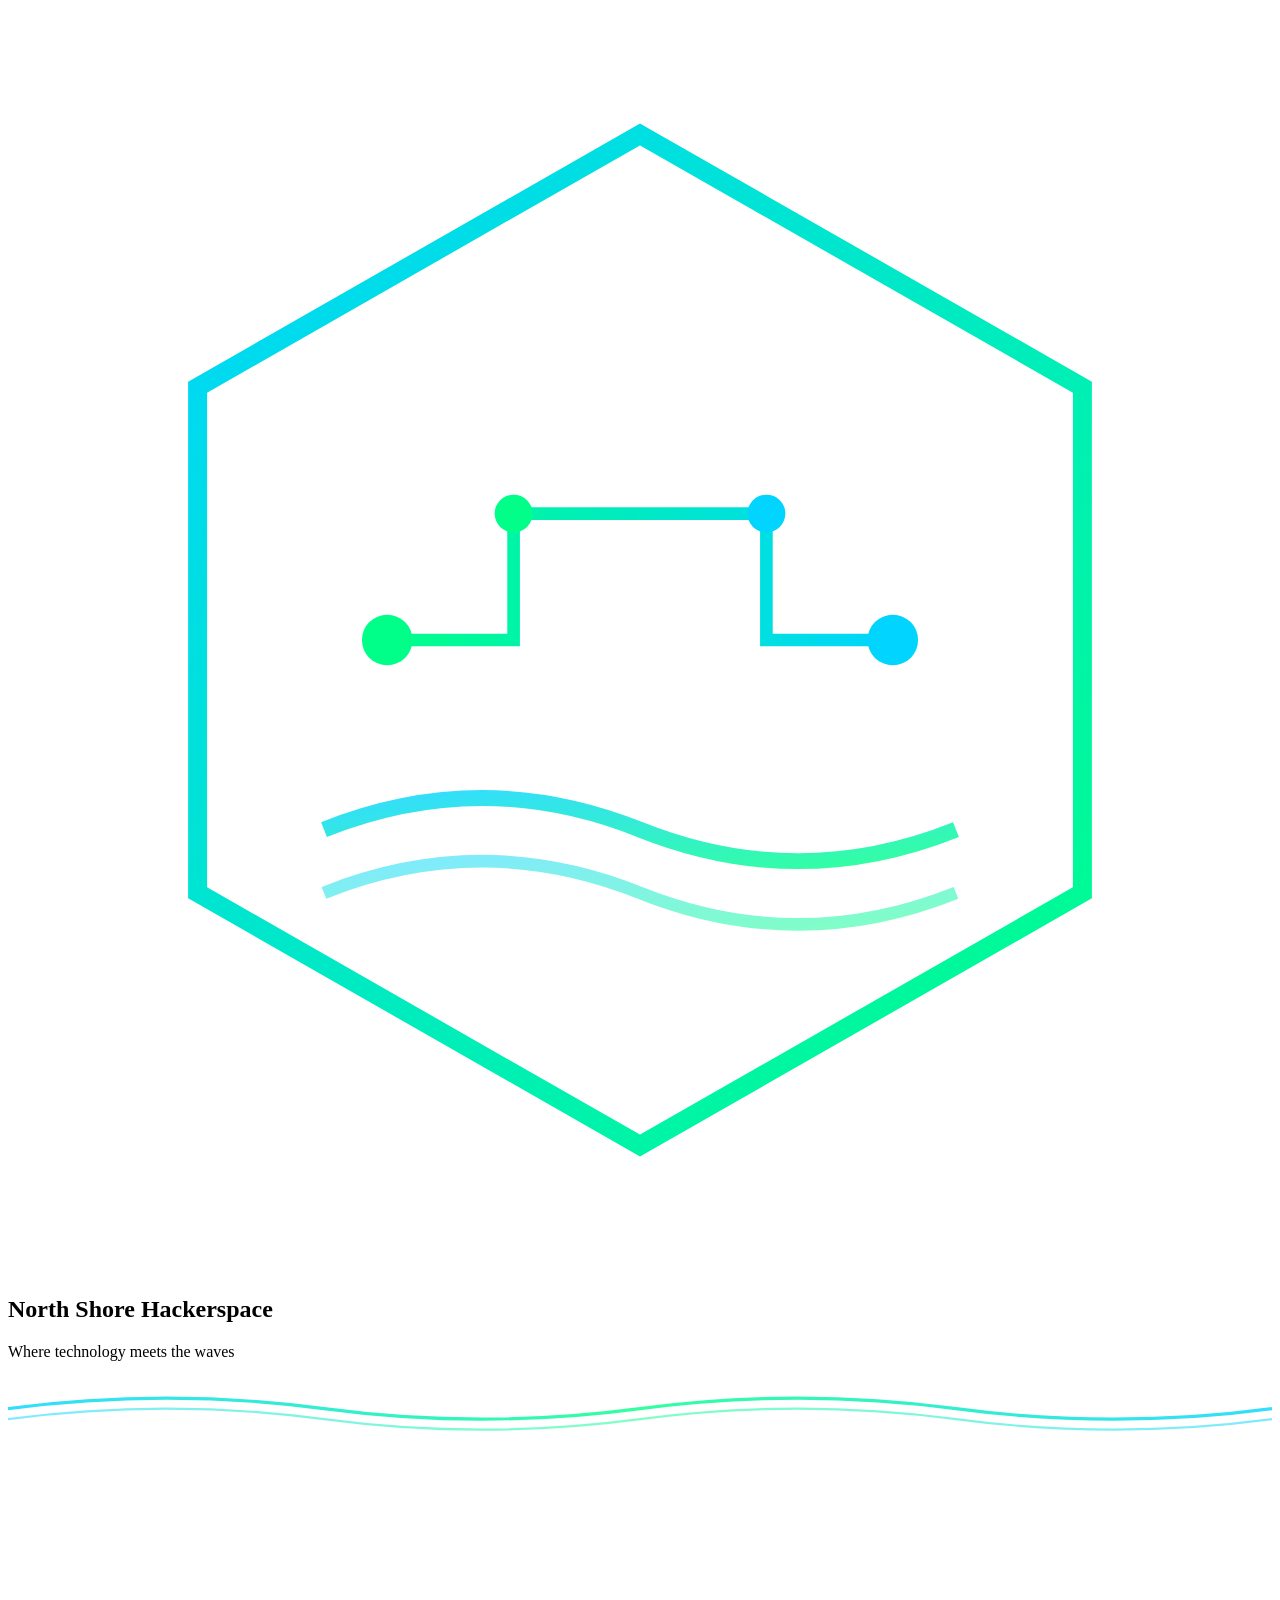
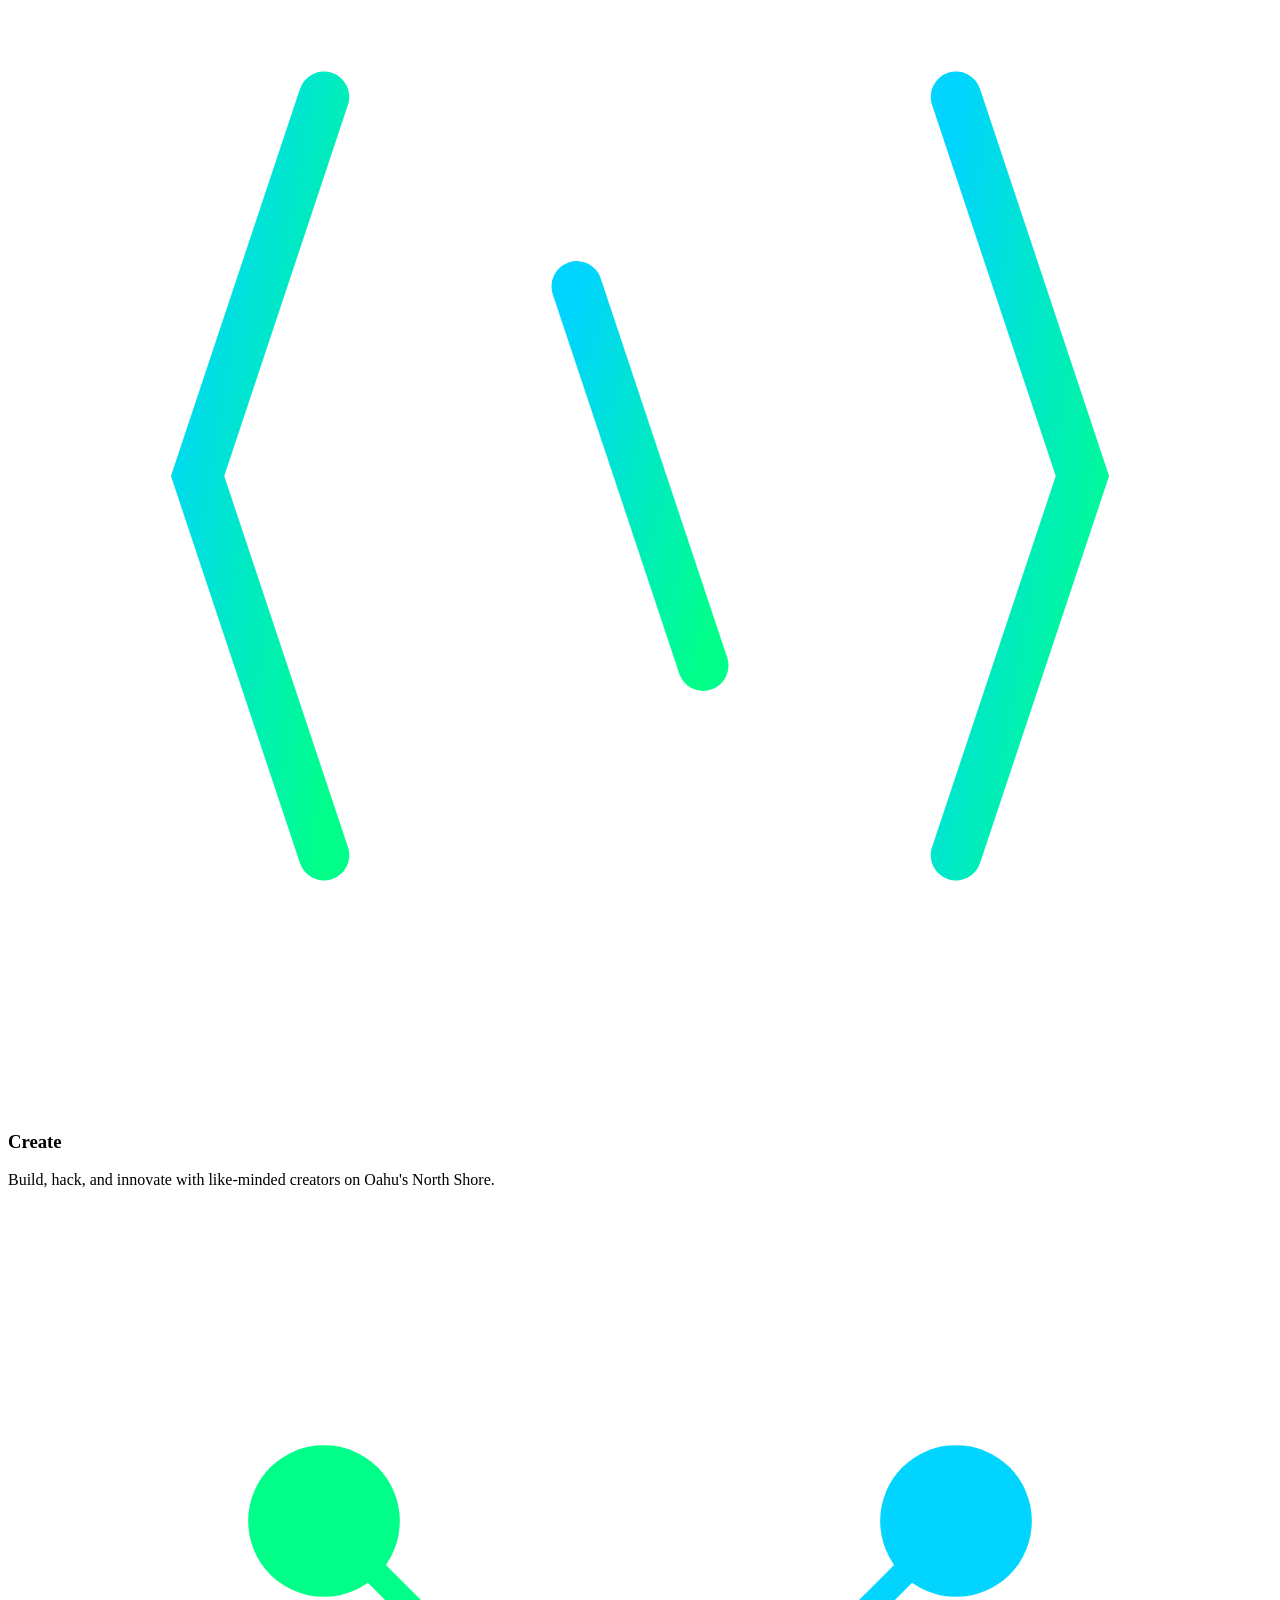
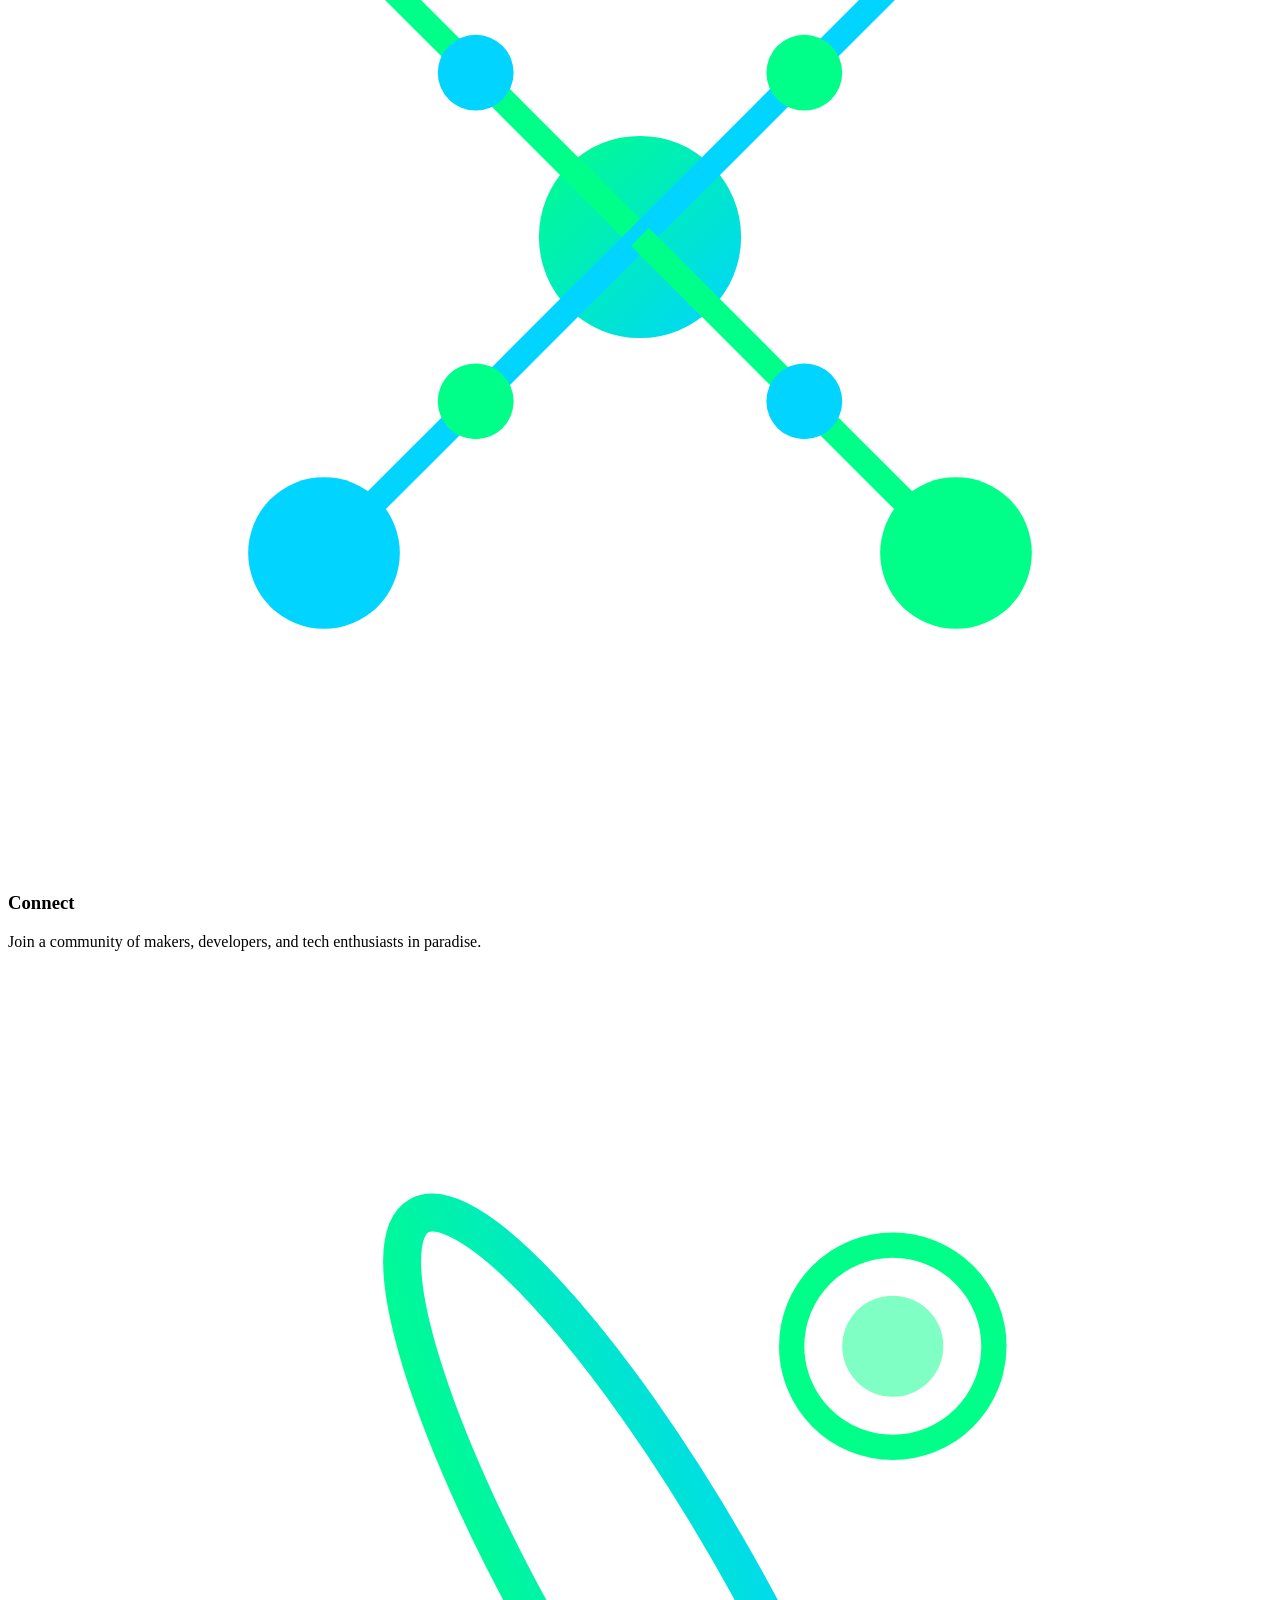
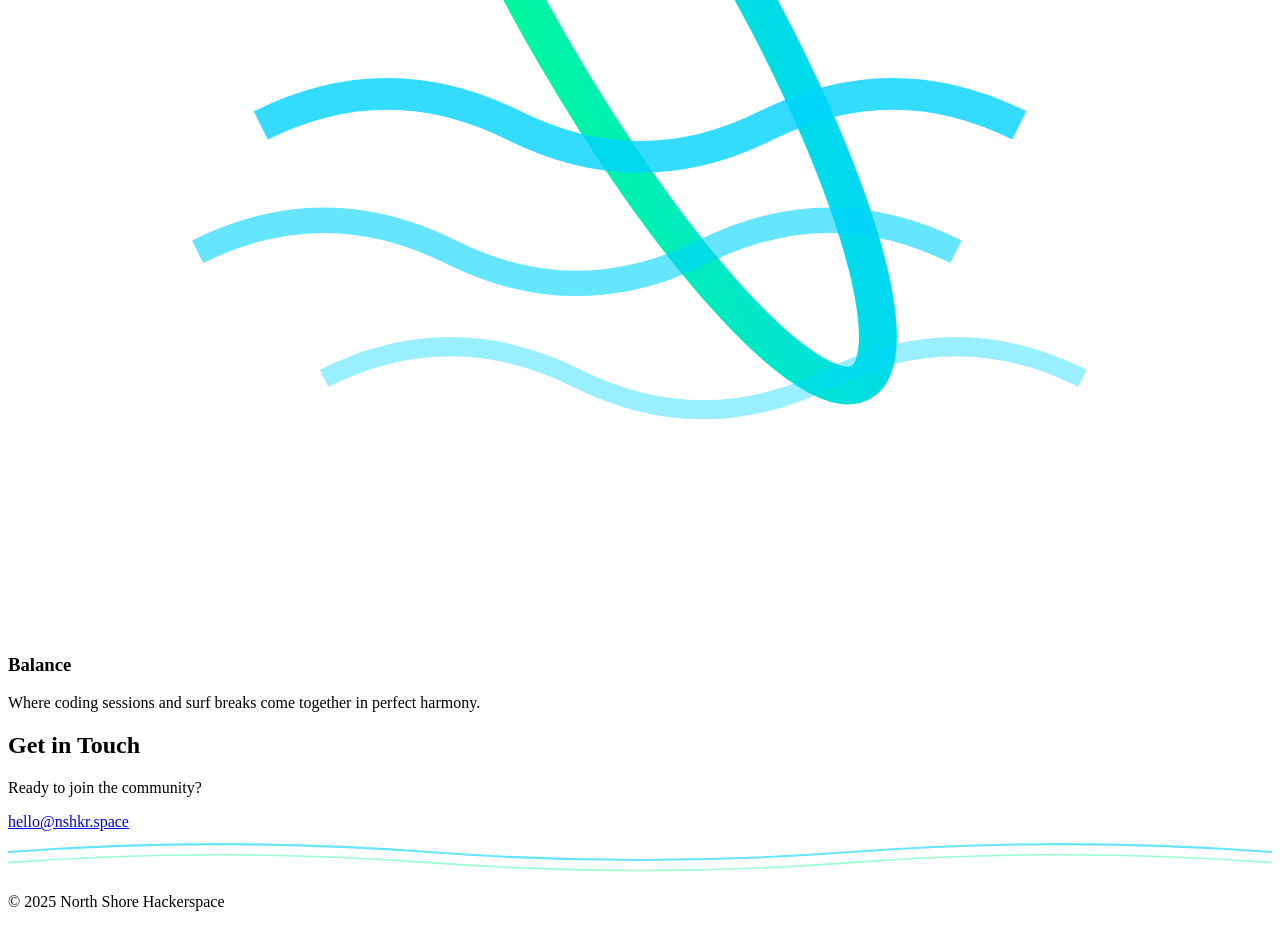
==== nshkr-site/public/index.html @ fa076f83 "fb" ====
<!DOCTYPE html>
<html lang="en">
<head>
	<meta name="generator" content="Hugo 0.147.3"><script src="/livereload.js?mindelay=10&amp;v=2&amp;port=&amp;path=livereload" data-no-instant defer></script>
    <meta charset="UTF-8">
    <meta name="viewport" content="width=device-width, initial-scale=1.0">
    <title>North Shore Hackerspace</title>
    <link rel="stylesheet" href="/css/style.css">
</head>
<body>
    <div class="container">
        <header>
            <div class="logo-container">
                <svg viewBox="0 0 200 200" xmlns="http://www.w3.org/2000/svg">
  
  <polygon points="100,20 170,60 170,140 100,180 30,140 30,60" 
           fill="none" stroke="url(#grad1)" stroke-width="3"/>
  
  
  <path d="M 60 100 L 80 100 L 80 80 L 120 80 L 120 100 L 140 100" 
        stroke="url(#grad2)" stroke-width="2" fill="none"/>
  <circle cx="60" cy="100" r="4" fill="#00ff88"/>
  <circle cx="140" cy="100" r="4" fill="#00d4ff"/>
  <circle cx="80" cy="80" r="3" fill="#00ff88"/>
  <circle cx="120" cy="80" r="3" fill="#00d4ff"/>
  
  
  <path d="M 50 130 Q 75 120 100 130 T 150 130" 
        stroke="url(#grad1)" stroke-width="2.5" fill="none" opacity="0.8"/>
  <path d="M 50 140 Q 75 130 100 140 T 150 140" 
        stroke="url(#grad1)" stroke-width="2" fill="none" opacity="0.5"/>
  
  
  <defs>
    <linearGradient id="grad1" x1="0%" y1="0%" x2="100%" y2="100%">
      <stop offset="0%" style="stop-color:#00d4ff;stop-opacity:1" />
      <stop offset="100%" style="stop-color:#00ff88;stop-opacity:1" />
    </linearGradient>
    <linearGradient id="grad2" x1="0%" y1="0%" x2="100%" y2="0%">
      <stop offset="0%" style="stop-color:#00ff88;stop-opacity:1" />
      <stop offset="100%" style="stop-color:#00d4ff;stop-opacity:1" />
    </linearGradient>
  </defs>
</svg>

            </div>
        </header>

        <main>
            <section class="hero">
                <h1>North Shore Hackerspace</h1>
                <p class="tagline">Where technology meets the waves</p>
                <div class="wave-divider">
                    <svg viewBox="0 0 1200 60" preserveAspectRatio="none" xmlns="http://www.w3.org/2000/svg">
  <path d="M0,30 Q150,10 300,30 T600,30 T900,30 T1200,30" 
        stroke="url(#waveGrad)" stroke-width="3" fill="none" opacity="0.8"/>
  <path d="M0,40 Q150,20 300,40 T600,40 T900,40 T1200,40" 
        stroke="url(#waveGrad)" stroke-width="2" fill="none" opacity="0.5"/>
  <defs>
    <linearGradient id="waveGrad" x1="0%" y1="0%" x2="100%" y2="0%">
      <stop offset="0%" style="stop-color:#00d4ff;stop-opacity:1" />
      <stop offset="50%" style="stop-color:#00ff88;stop-opacity:1" />
      <stop offset="100%" style="stop-color:#00d4ff;stop-opacity:1" />
    </linearGradient>
  </defs>
</svg>

                </div>
            </section>

            <section class="about">
                <div class="content-grid">
                    <div class="card">
                        <div class="icon"><svg viewBox="0 0 100 100" xmlns="http://www.w3.org/2000/svg">
  
  <path d="M 25 20 L 15 50 L 25 80" 
        stroke="url(#codeGrad)" stroke-width="4" fill="none" stroke-linecap="round"/>
  <path d="M 75 20 L 85 50 L 75 80" 
        stroke="url(#codeGrad)" stroke-width="4" fill="none" stroke-linecap="round"/>
  <path d="M 45 35 L 55 65" 
        stroke="url(#codeGrad)" stroke-width="4" stroke-linecap="round"/>
  
  <defs>
    <linearGradient id="codeGrad" x1="0%" y1="0%" x2="100%" y2="100%">
      <stop offset="0%" style="stop-color:#00d4ff;stop-opacity:1" />
      <stop offset="100%" style="stop-color:#00ff88;stop-opacity:1" />
    </linearGradient>
  </defs>
</svg>
</div>
                        <h3>Create</h3>
                        <p>Build, hack, and innovate with like-minded creators on Oahu's North Shore.</p>
                    </div>
                    <div class="card">
                        <div class="icon"><svg viewBox="0 0 100 100" xmlns="http://www.w3.org/2000/svg">
  
  <circle cx="25" cy="25" r="6" fill="#00ff88"/>
  <circle cx="75" cy="25" r="6" fill="#00d4ff"/>
  <circle cx="25" cy="75" r="6" fill="#00d4ff"/>
  <circle cx="75" cy="75" r="6" fill="#00ff88"/>
  <circle cx="50" cy="50" r="8" fill="url(#circuitGrad)"/>
  
  
  <line x1="25" y1="25" x2="50" y2="50" stroke="#00ff88" stroke-width="2"/>
  <line x1="75" y1="25" x2="50" y2="50" stroke="#00d4ff" stroke-width="2"/>
  <line x1="25" y1="75" x2="50" y2="50" stroke="#00d4ff" stroke-width="2"/>
  <line x1="75" y1="75" x2="50" y2="50" stroke="#00ff88" stroke-width="2"/>
  
  
  <circle cx="37" cy="37" r="3" fill="#00d4ff"/>
  <circle cx="63" cy="37" r="3" fill="#00ff88"/>
  <circle cx="37" cy="63" r="3" fill="#00ff88"/>
  <circle cx="63" cy="63" r="3" fill="#00d4ff"/>
  
  <defs>
    <linearGradient id="circuitGrad" x1="0%" y1="0%" x2="100%" y2="100%">
      <stop offset="0%" style="stop-color:#00ff88;stop-opacity:1" />
      <stop offset="100%" style="stop-color:#00d4ff;stop-opacity:1" />
    </linearGradient>
  </defs>
</svg>
</div>
                        <h3>Connect</h3>
                        <p>Join a community of makers, developers, and tech enthusiasts in paradise.</p>
                    </div>
                    <div class="card">
                        <div class="icon"><svg viewBox="0 0 100 100" xmlns="http://www.w3.org/2000/svg">
  
  <ellipse cx="50" cy="50" rx="8" ry="35" 
           fill="none" stroke="url(#surfGrad)" stroke-width="3" 
           transform="rotate(-30 50 50)"/>
  
  
  <path d="M 20 60 Q 30 55 40 60 T 60 60 T 80 60" 
        stroke="#00d4ff" stroke-width="2.5" fill="none" opacity="0.8"/>
  <path d="M 15 70 Q 25 65 35 70 T 55 70 T 75 70" 
        stroke="#00d4ff" stroke-width="2" fill="none" opacity="0.6"/>
  <path d="M 25 80 Q 35 75 45 80 T 65 80 T 85 80" 
        stroke="#00d4ff" stroke-width="1.5" fill="none" opacity="0.4"/>
  
  
  <circle cx="70" cy="30" r="8" fill="none" stroke="#00ff88" stroke-width="2"/>
  <circle cx="70" cy="30" r="4" fill="#00ff88" opacity="0.5"/>
  
  <defs>
    <linearGradient id="surfGrad" x1="0%" y1="0%" x2="100%" y2="100%">
      <stop offset="0%" style="stop-color:#00ff88;stop-opacity:1" />
      <stop offset="100%" style="stop-color:#00d4ff;stop-opacity:1" />
    </linearGradient>
  </defs>
</svg>
</div>
                        <h3>Balance</h3>
                        <p>Where coding sessions and surf breaks come together in perfect harmony.</p>
                    </div>
                </div>
            </section>

            <section class="contact">
                <h2>Get in Touch</h2>
                <p>Ready to join the community?</p>
                <a href="mailto:hello@nshkr.space" class="contact-button">
                    <span>hello@nshkr.space</span>
                </a>
            </section>
        </main>

        <footer>
            <div class="footer-wave">
                <svg viewBox="0 0 1200 40" preserveAspectRatio="none" xmlns="http://www.w3.org/2000/svg">
  <path d="M0,20 Q200,5 400,20 T800,20 T1200,20" 
        stroke="#00d4ff" stroke-width="2" fill="none" opacity="0.6"/>
  <path d="M0,30 Q200,15 400,30 T800,30 T1200,30" 
        stroke="#00ff88" stroke-width="1.5" fill="none" opacity="0.4"/>
</svg>

            </div>
            <p>&copy; 2025 North Shore Hackerspace</p>
        </footer>
    </div>
</body>
</html>
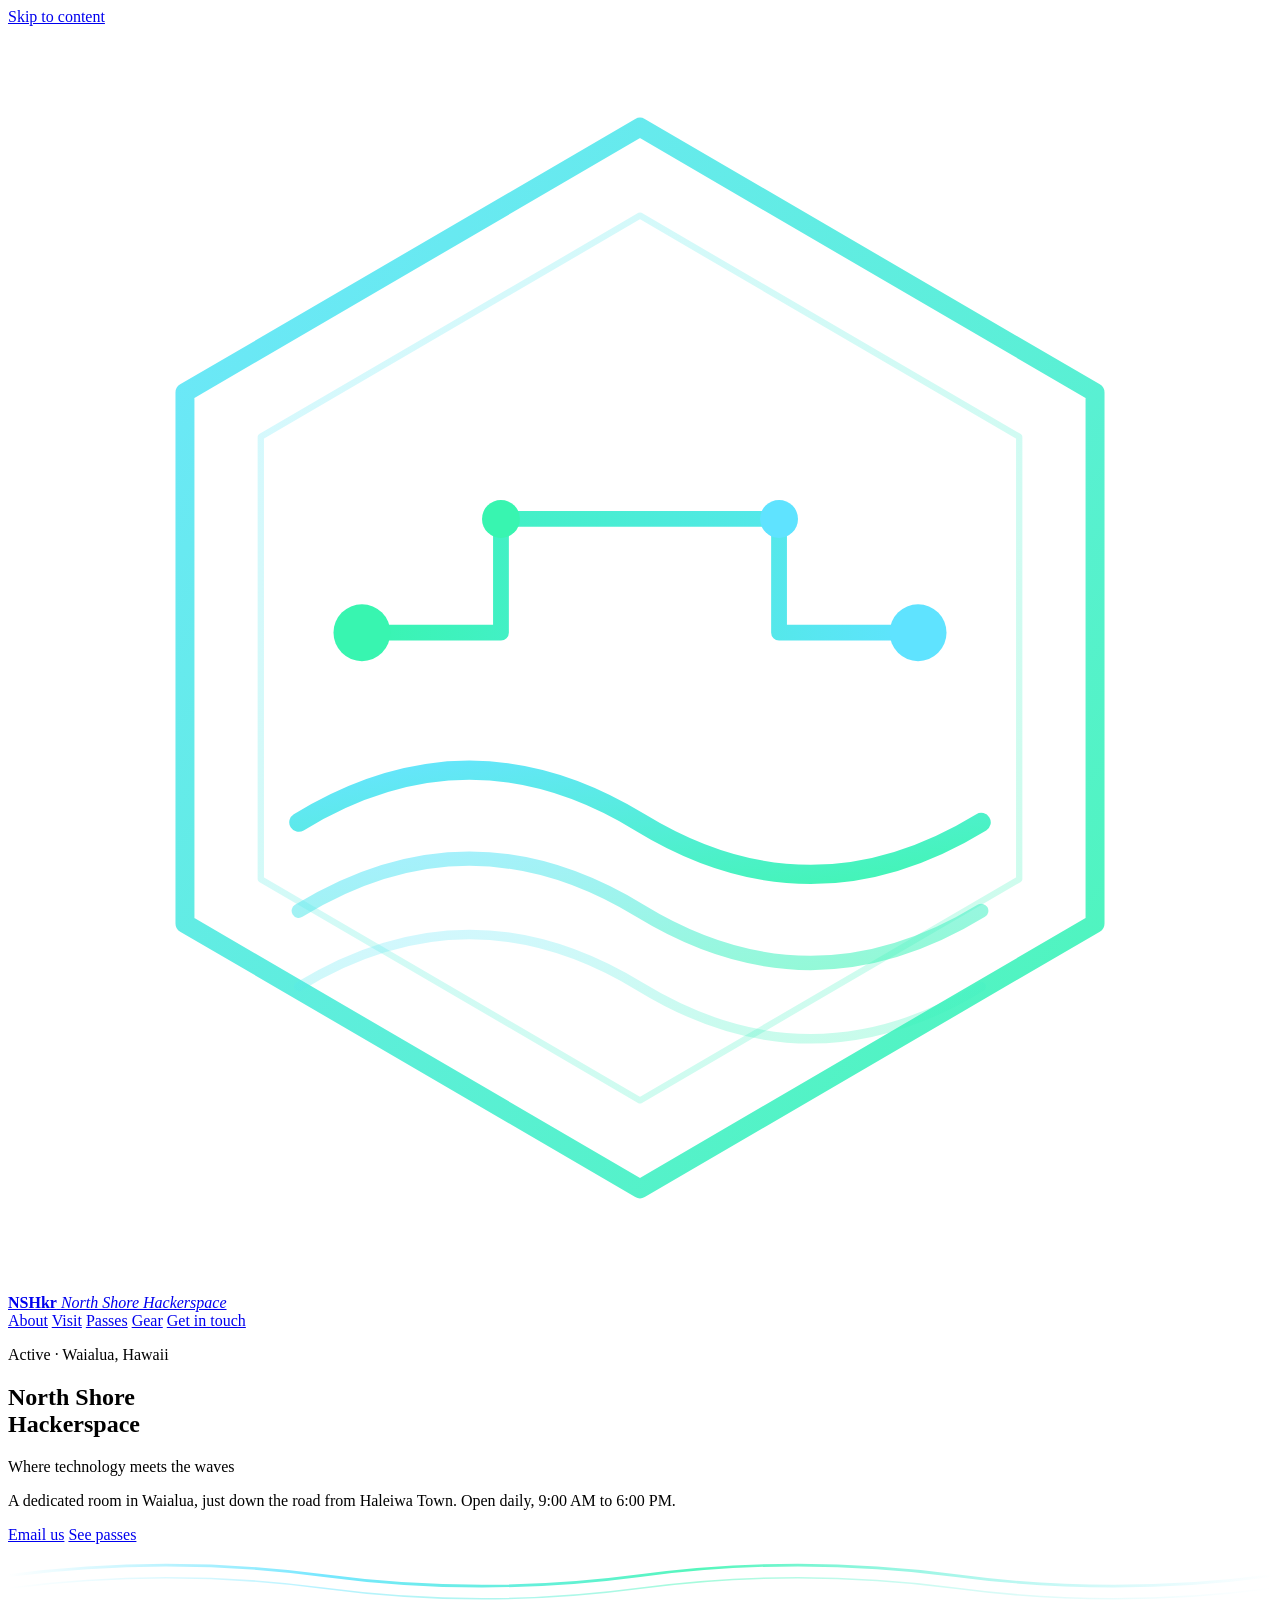
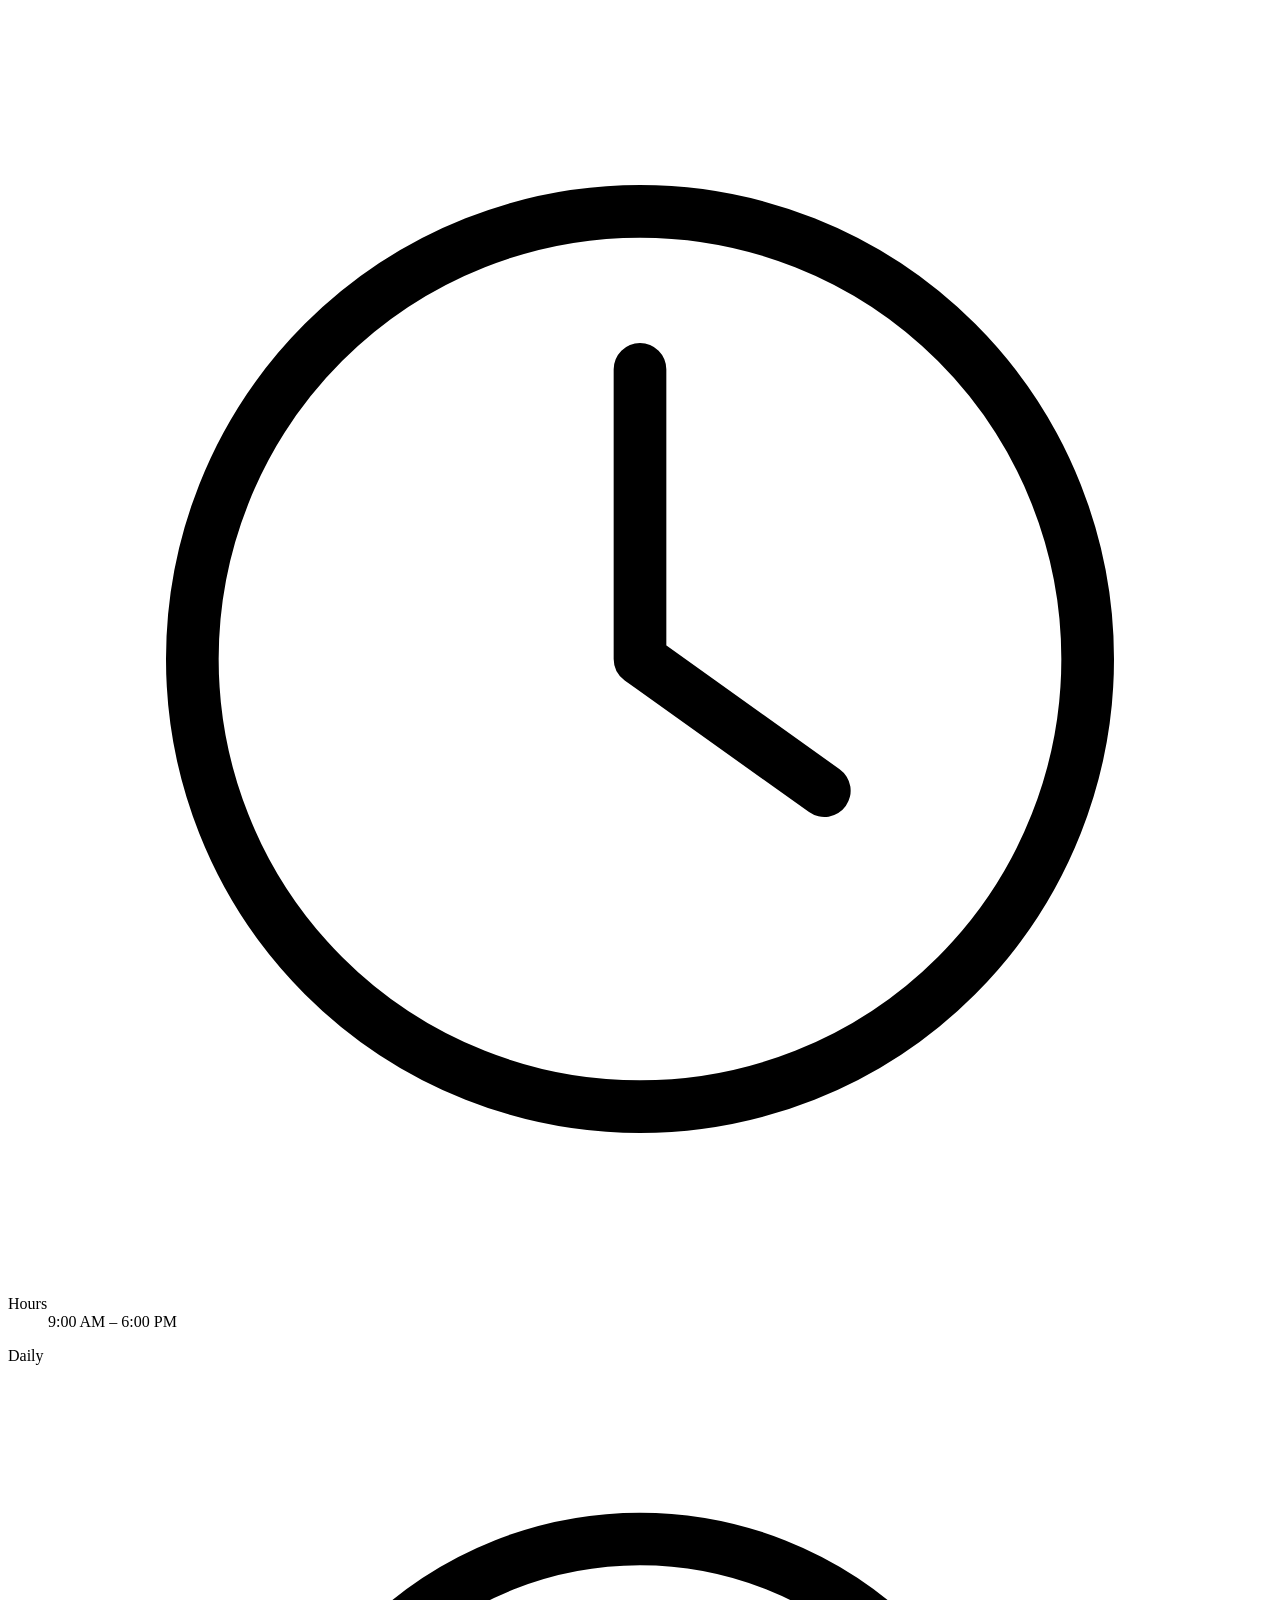
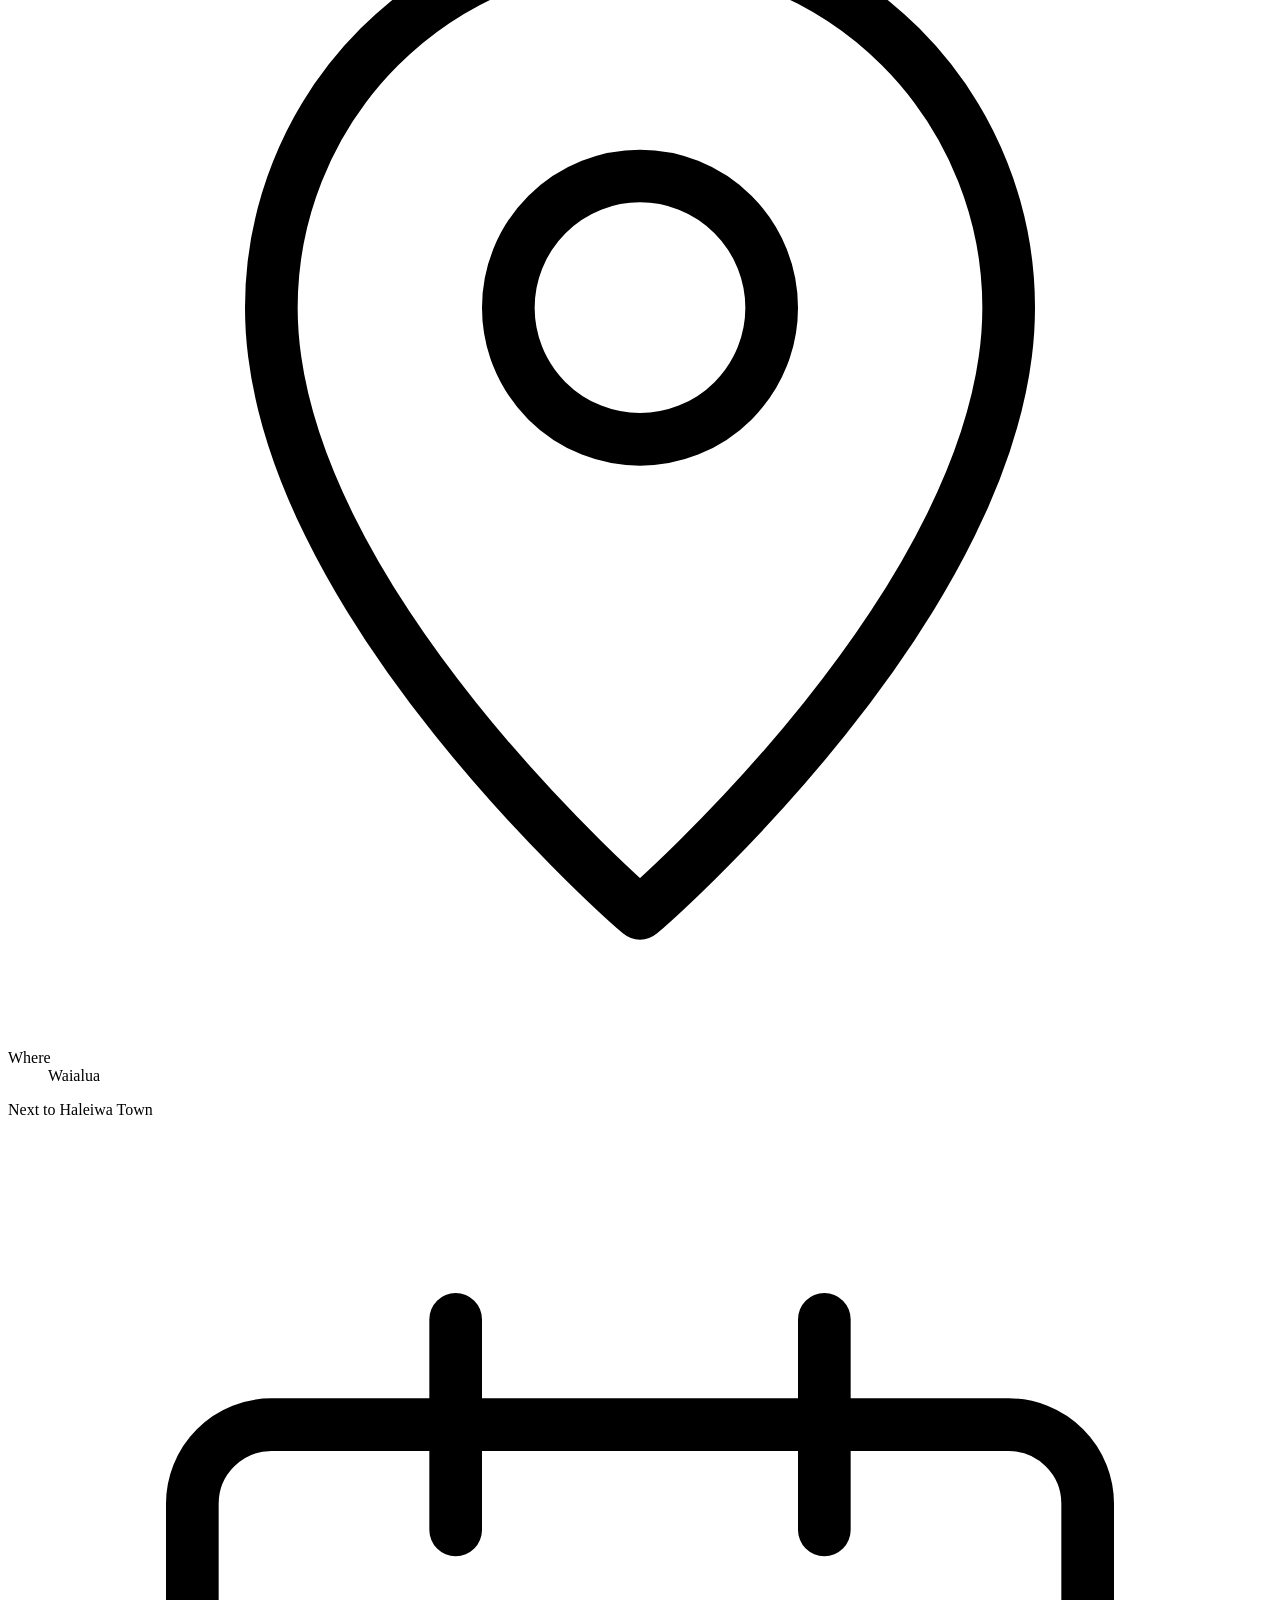
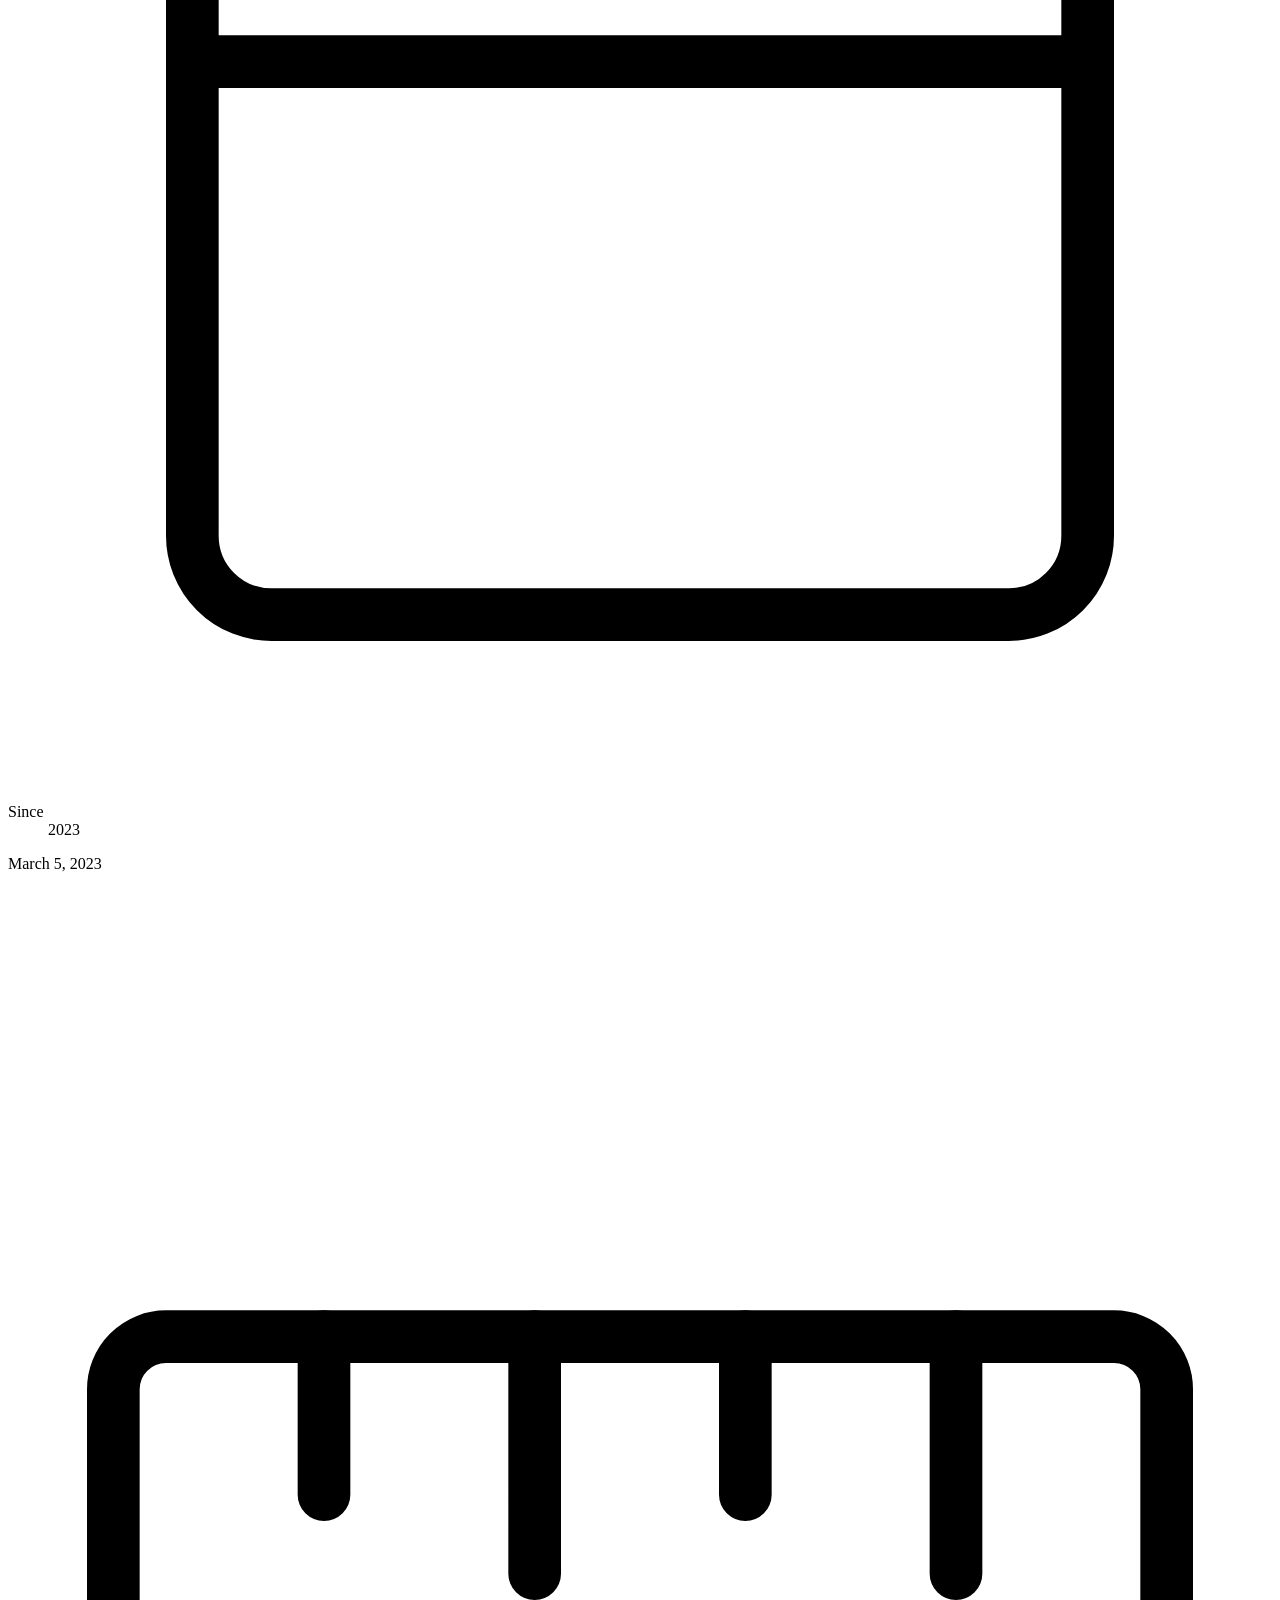
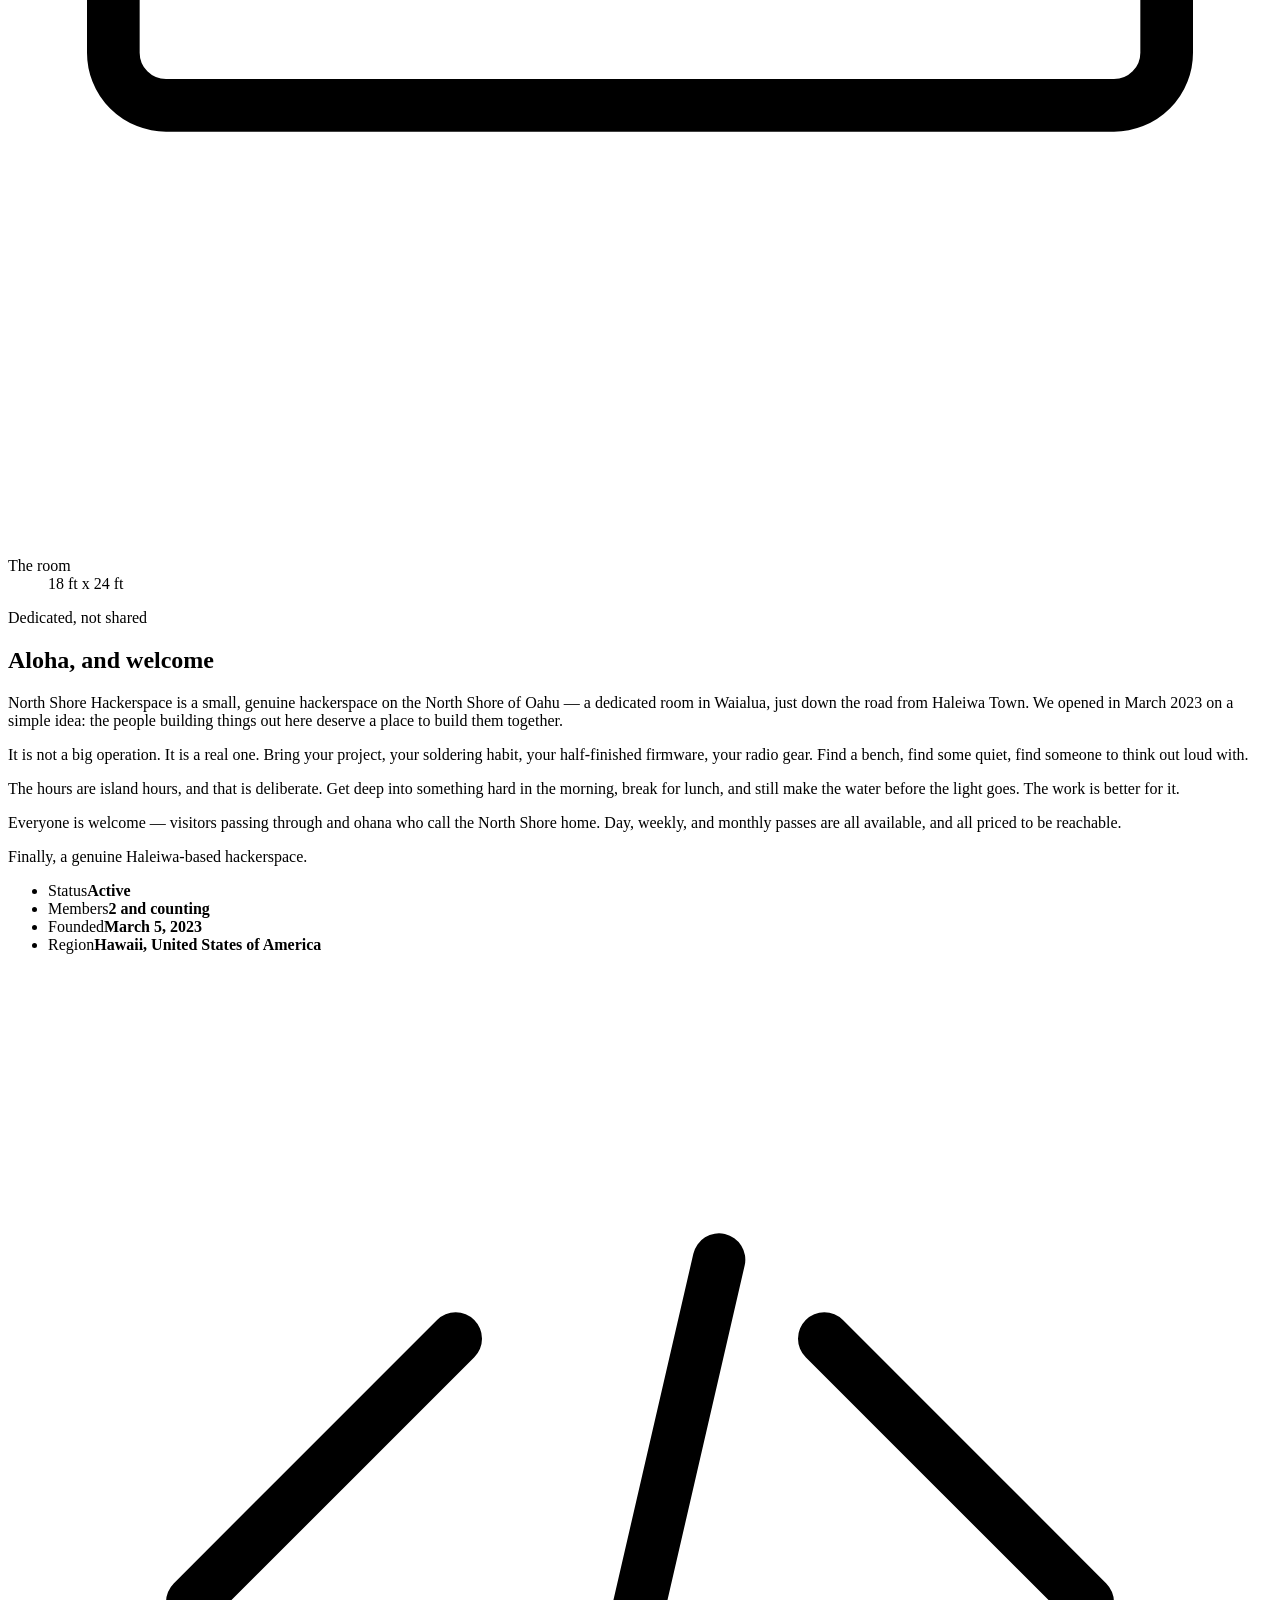
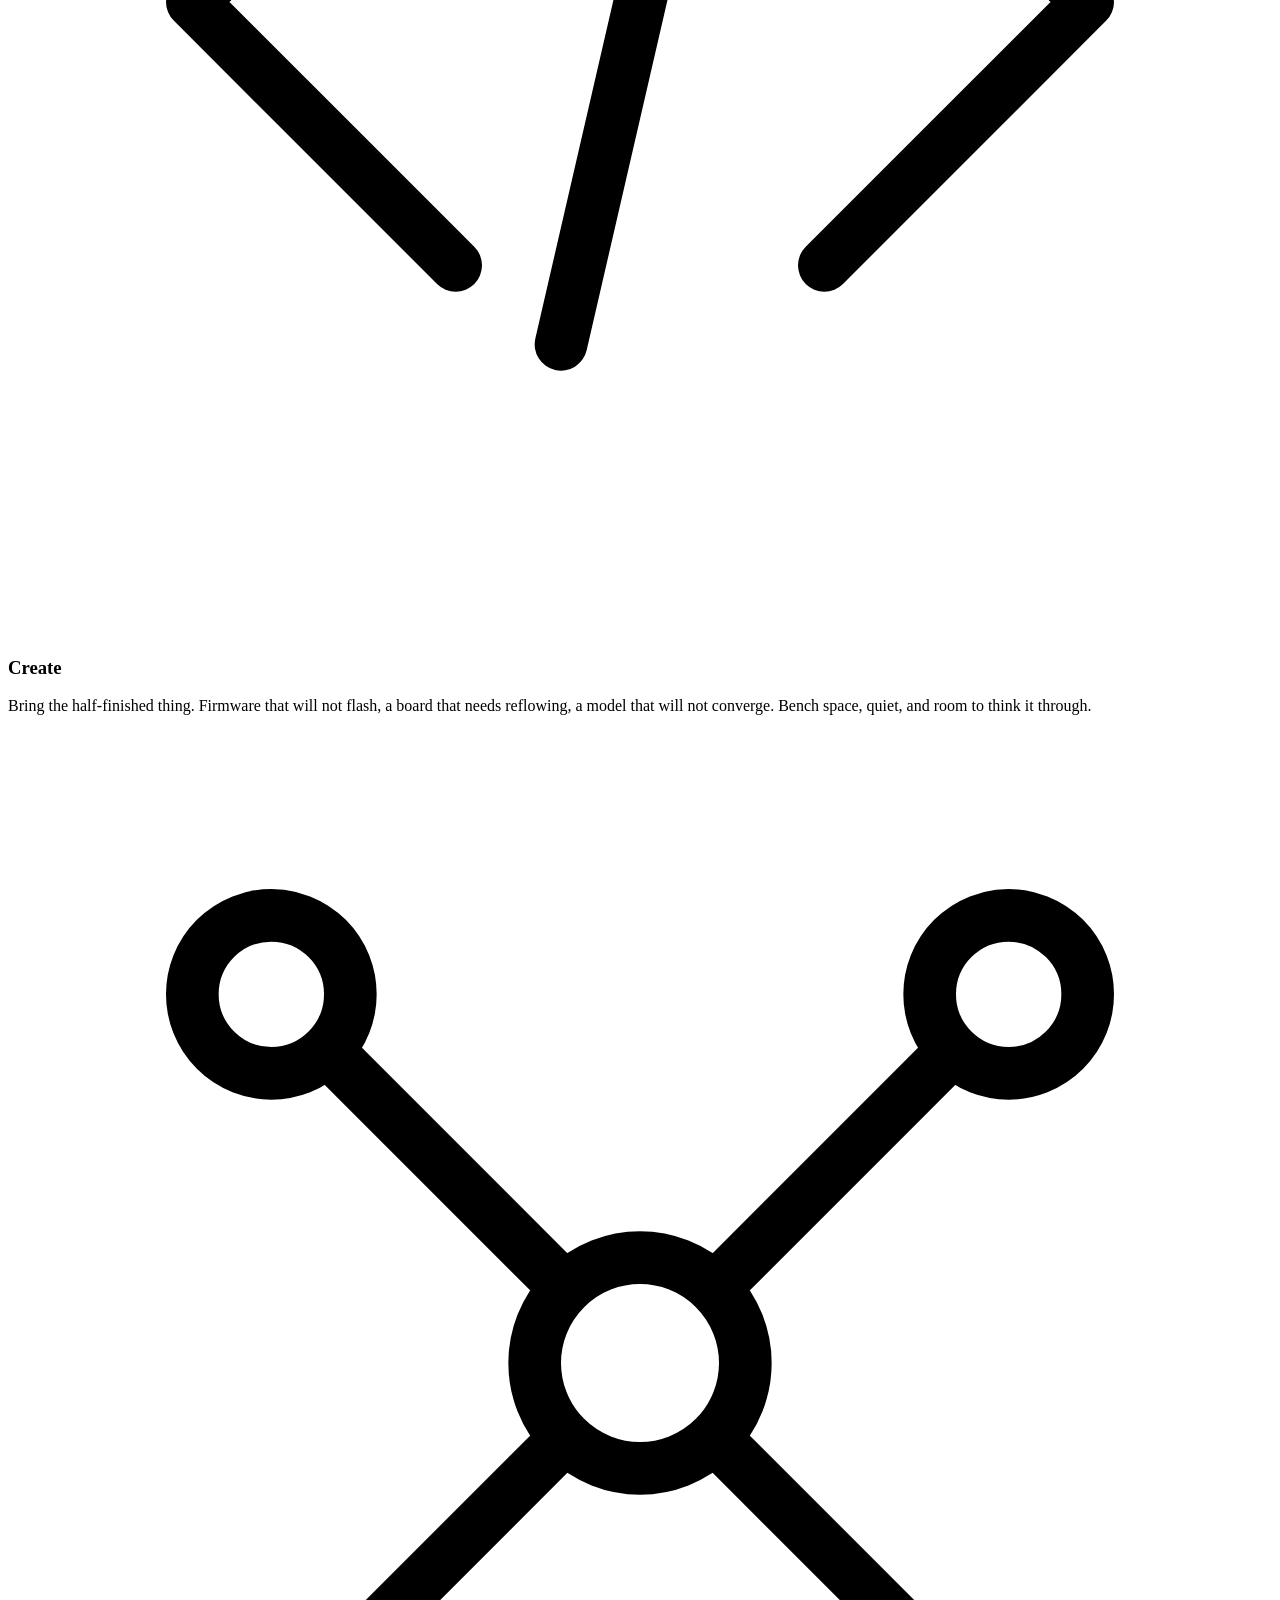
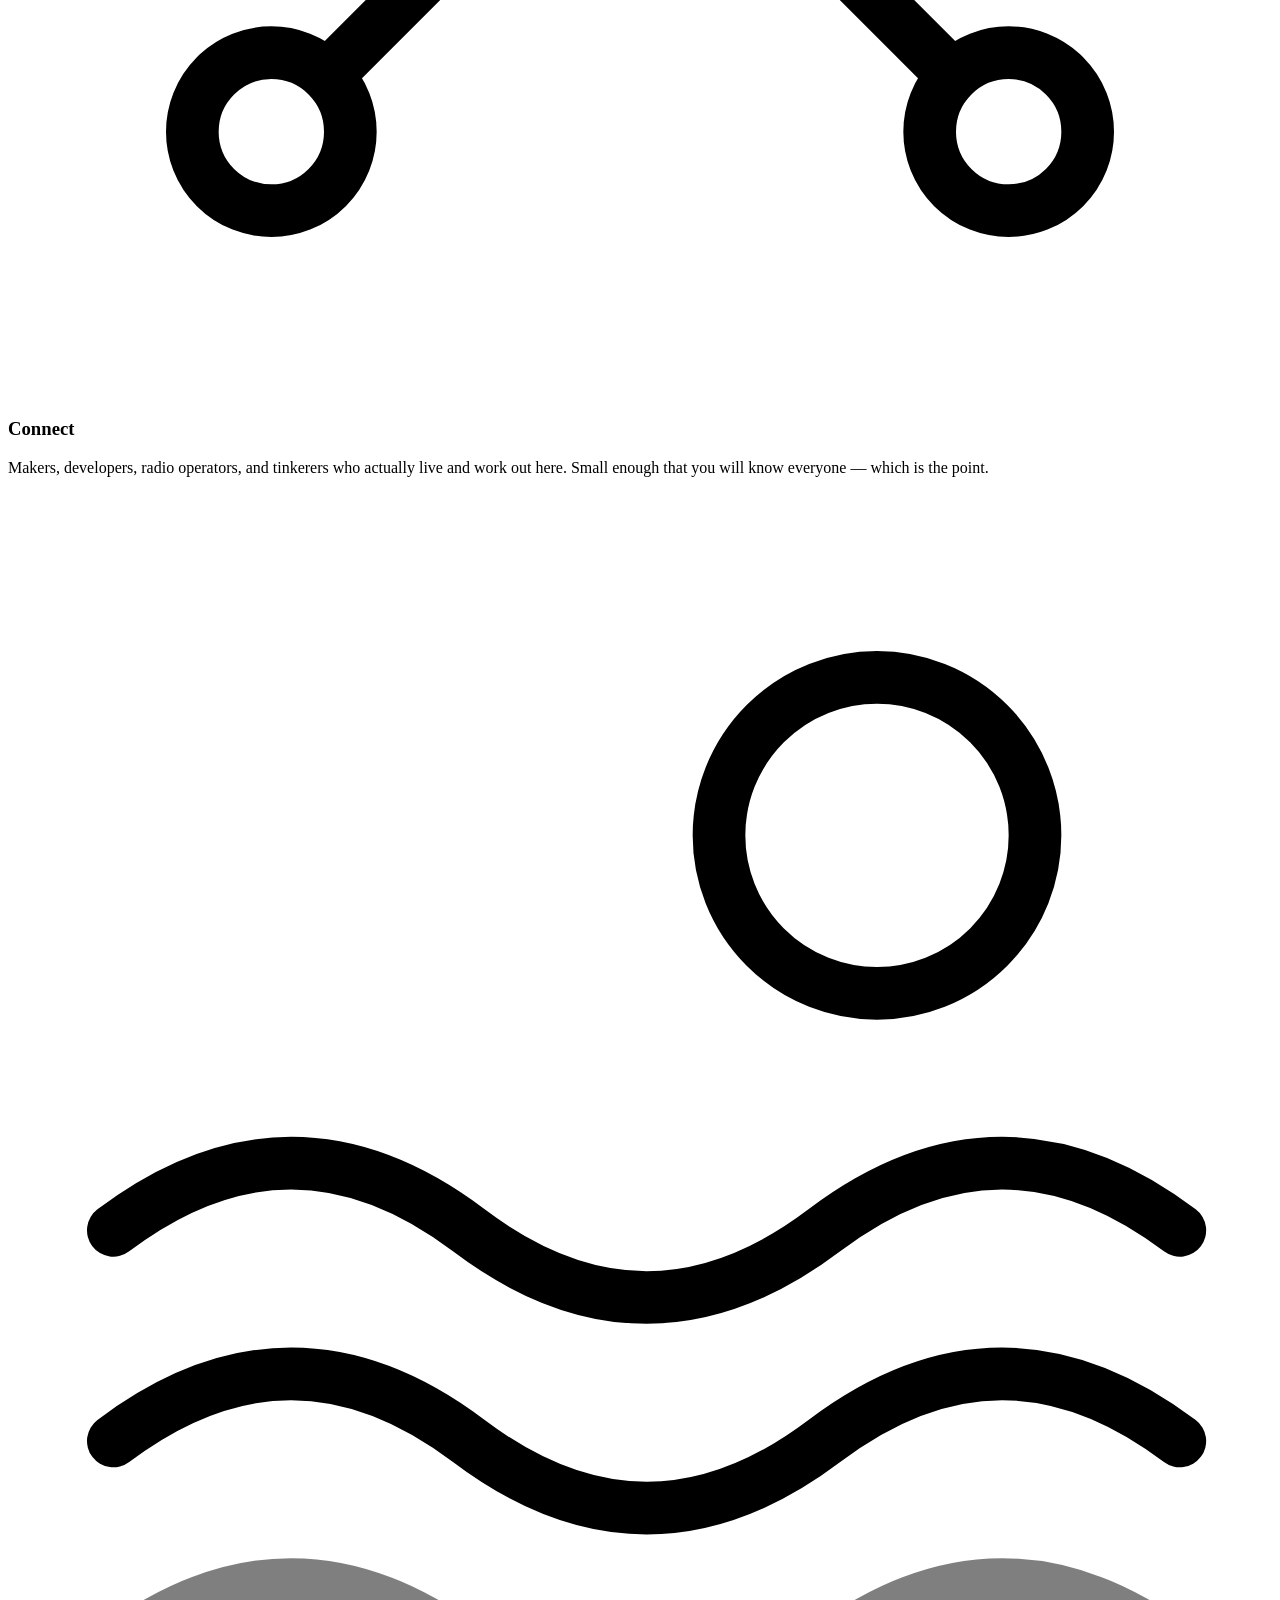
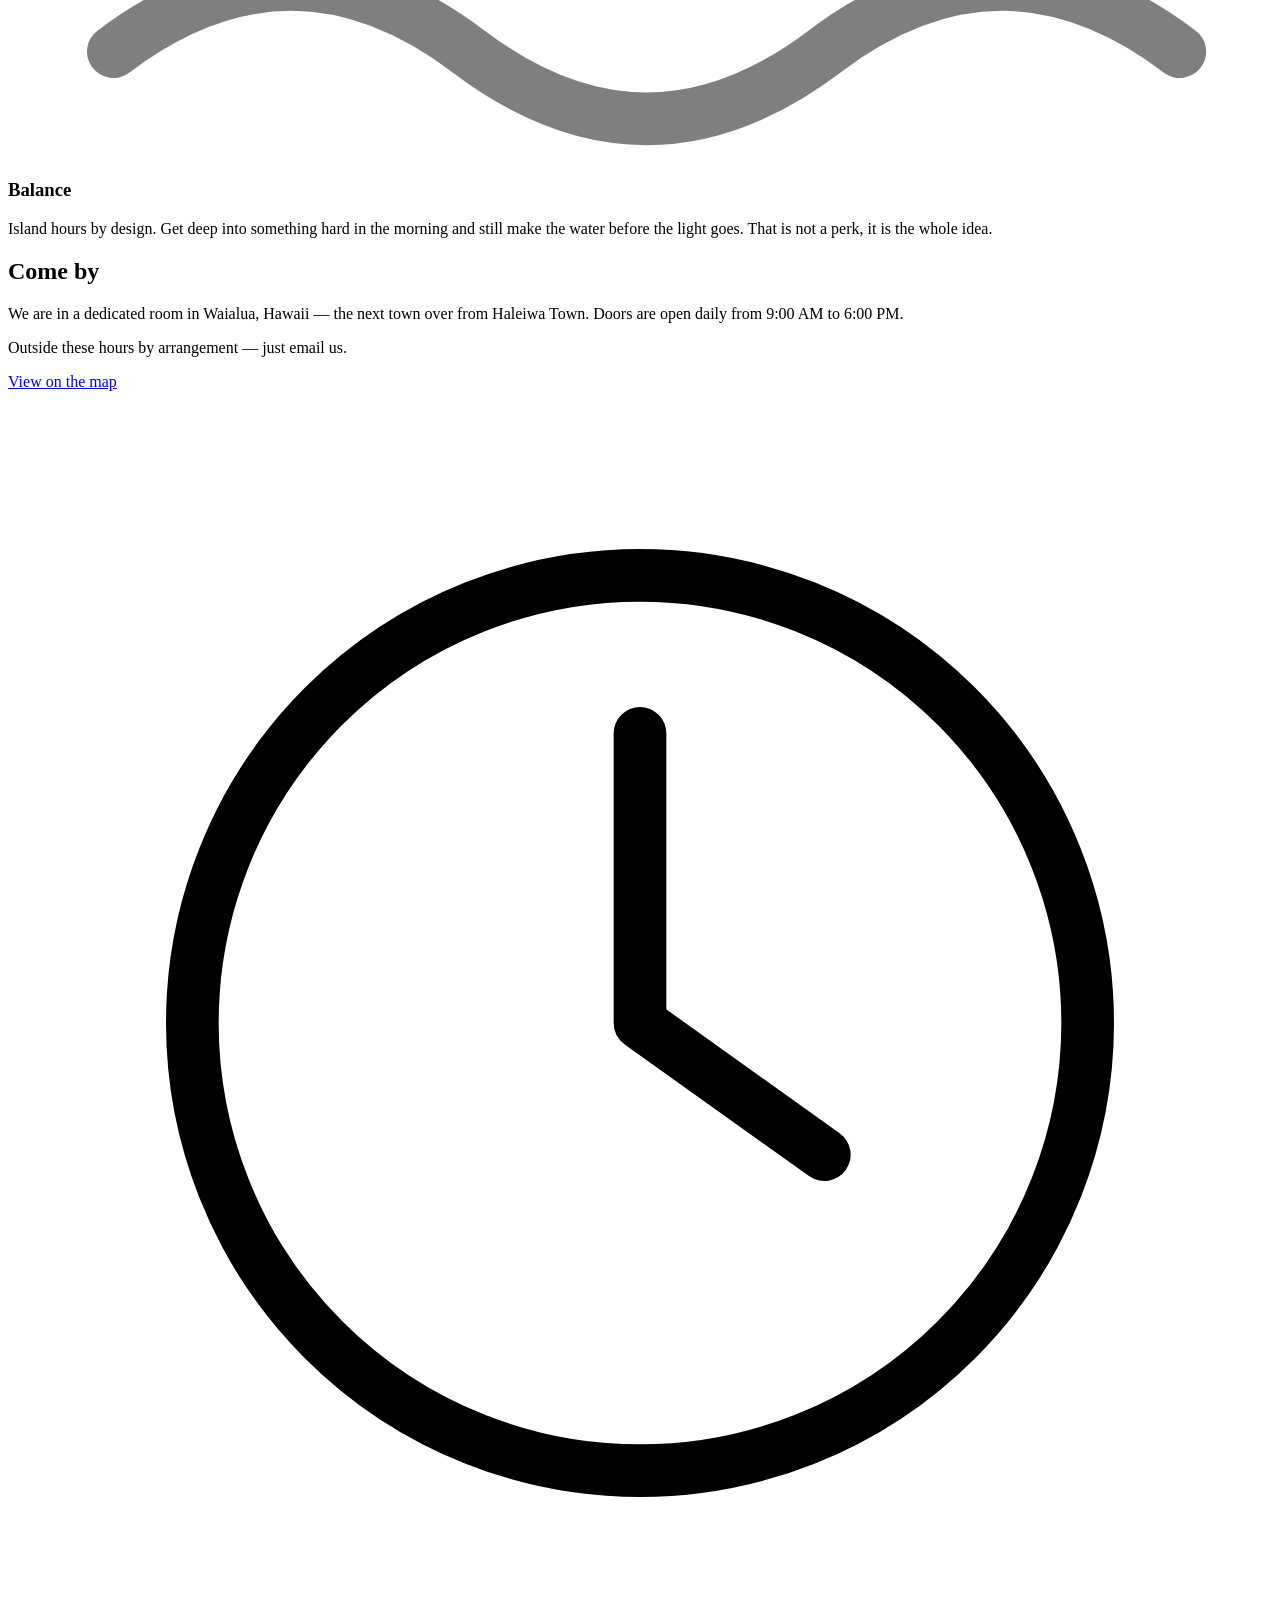
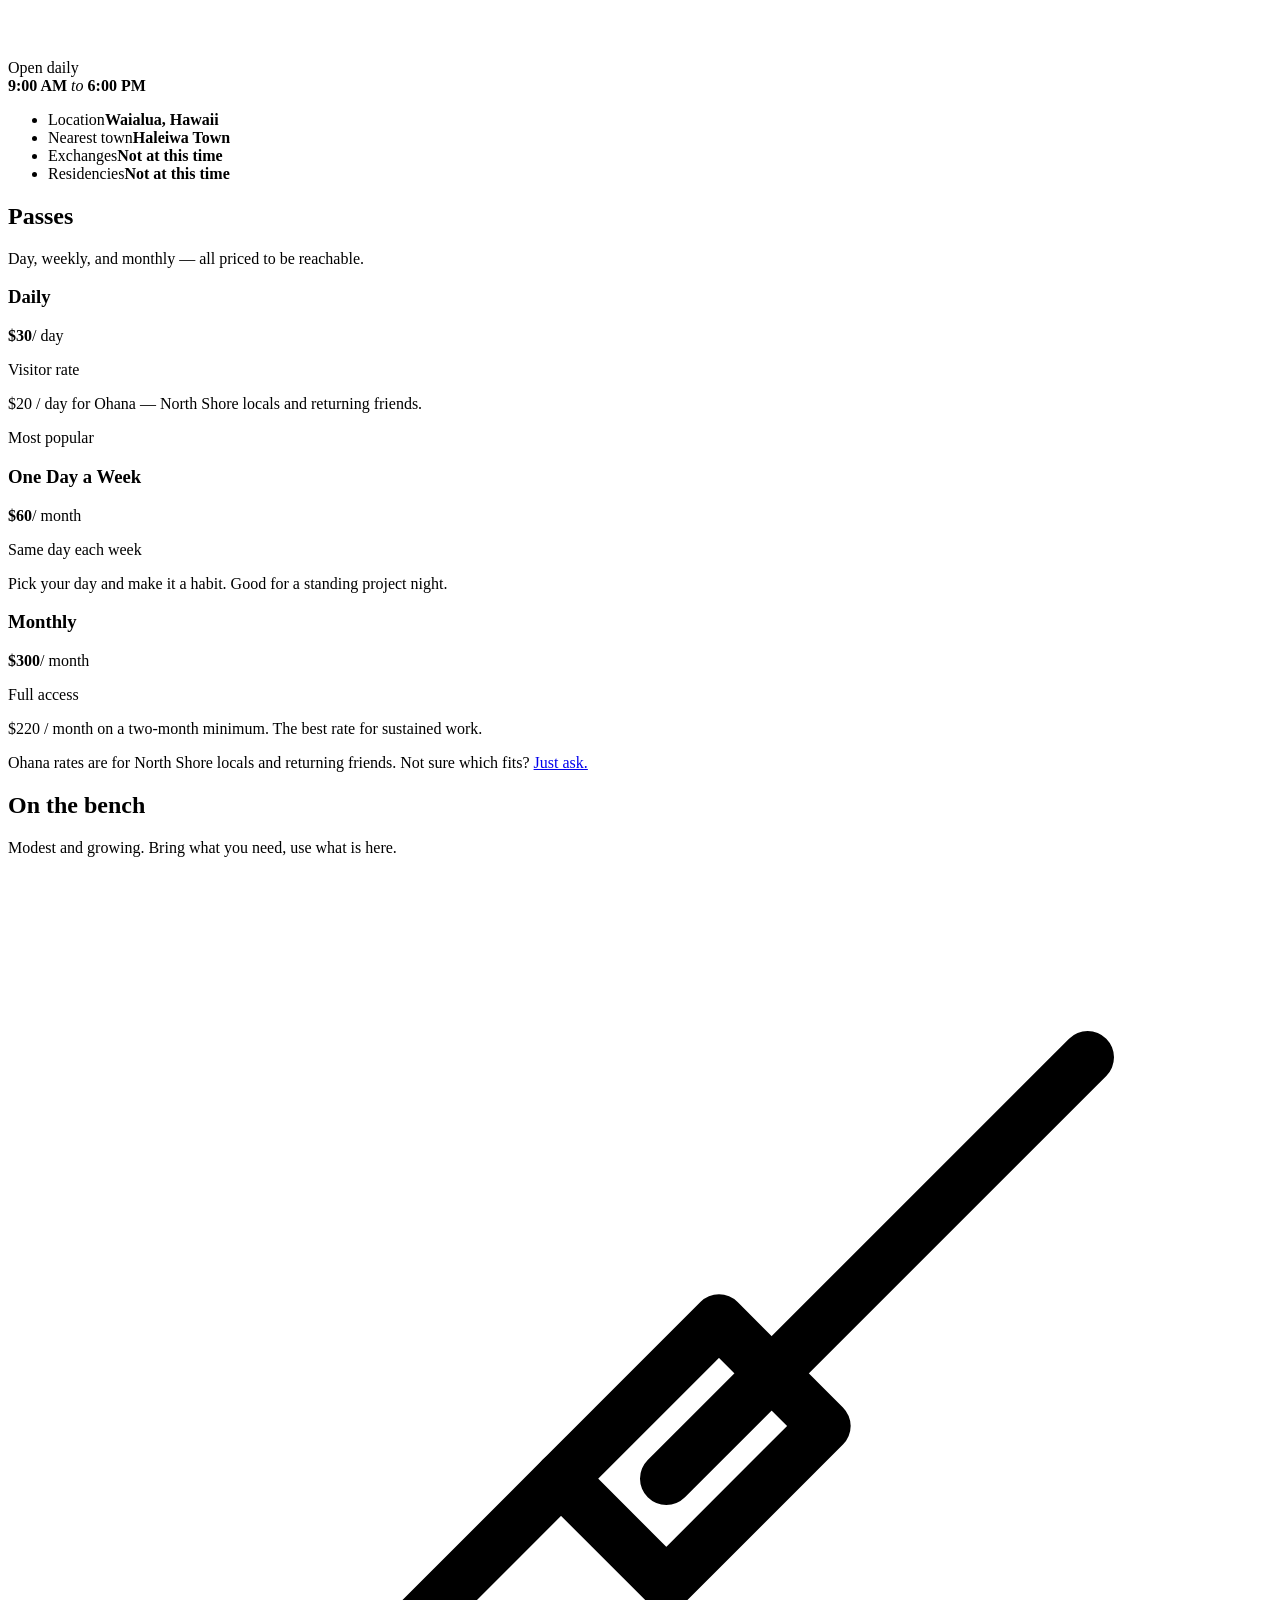
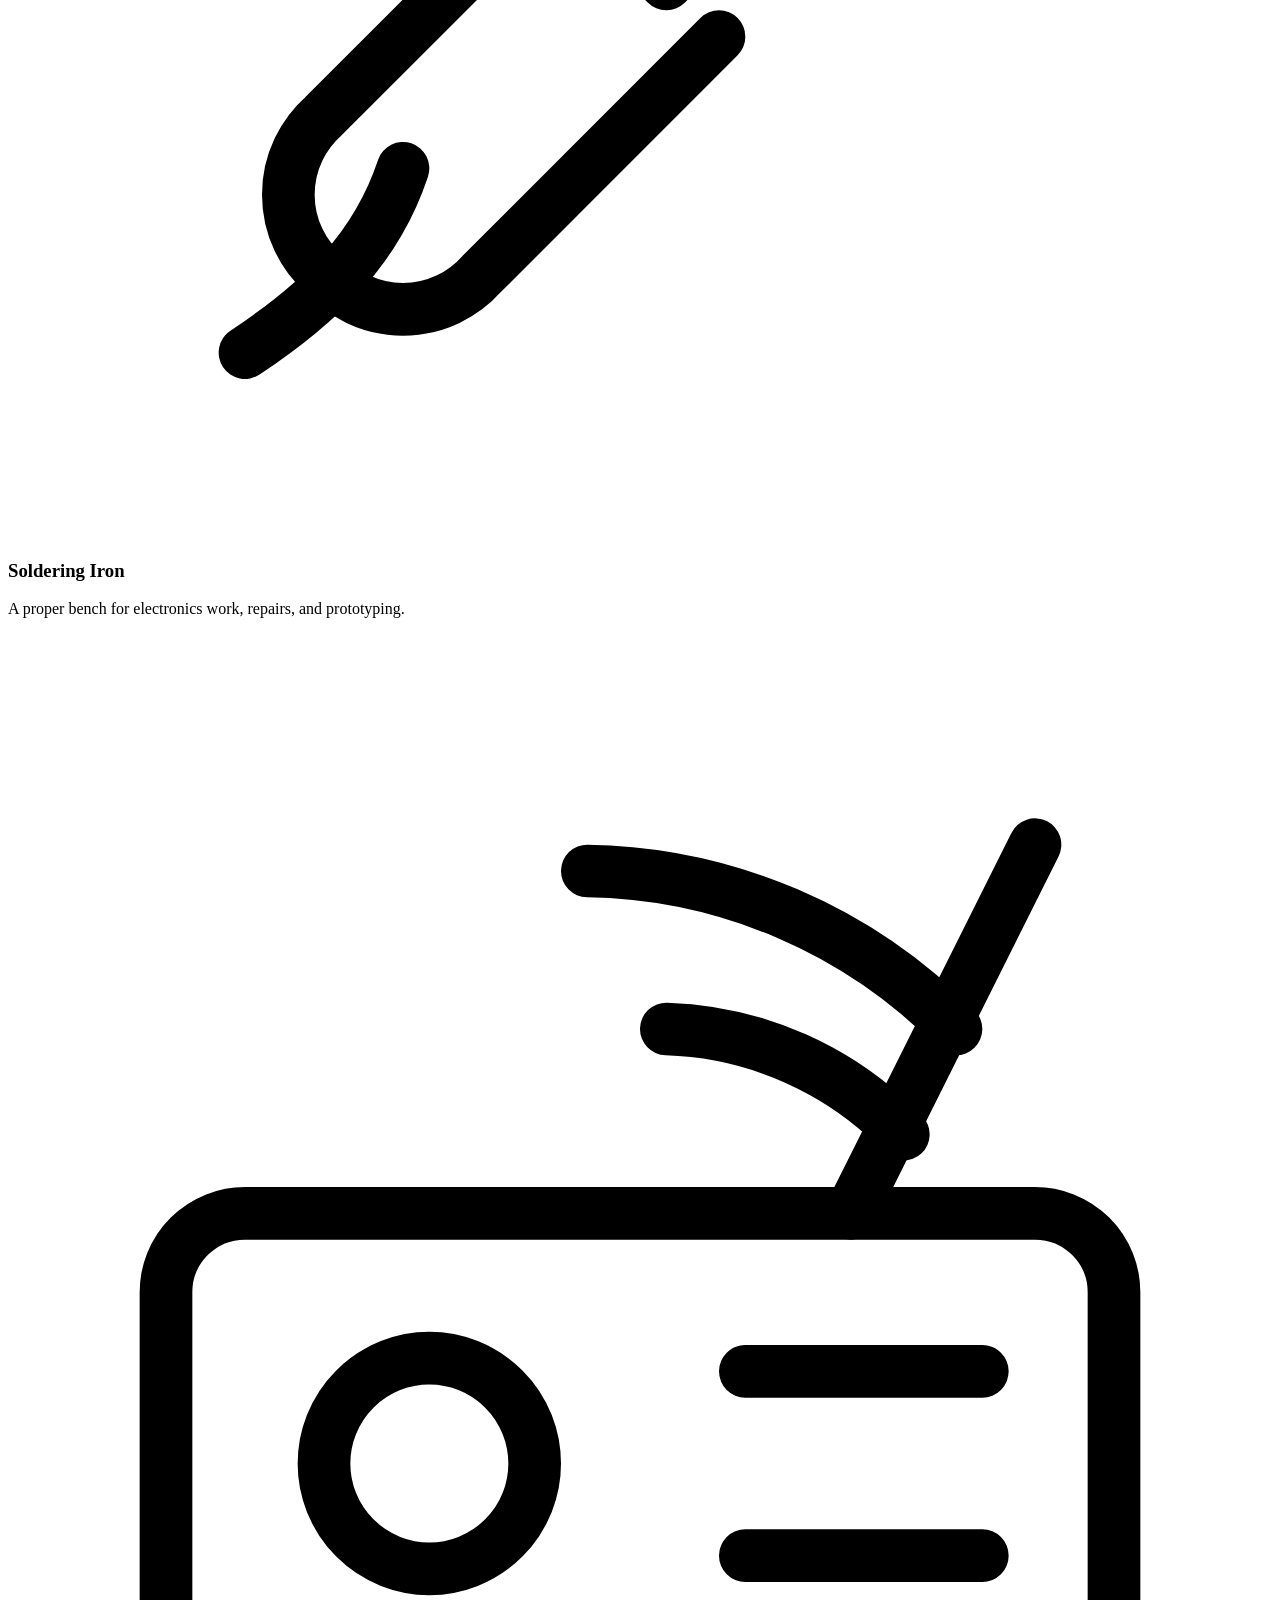
==== commit 318f46f2: "feat: modernize site with full space, hours, and pricing info Complete visual and content rewrite of" ====
--- a/nshkr-site/public/index.html
+++ b/nshkr-site/public/index.html
@@ -1,182 +1,35 @@
-<!DOCTYPE html>
-<html lang="en">
-<head>
-	<meta name="generator" content="Hugo 0.147.3"><script src="/livereload.js?mindelay=10&amp;v=2&amp;port=&amp;path=livereload" data-no-instant defer></script>
-    <meta charset="UTF-8">
-    <meta name="viewport" content="width=device-width, initial-scale=1.0">
-    <title>North Shore Hackerspace</title>
-    <link rel="stylesheet" href="/css/style.css">
-</head>
-<body>
-    <div class="container">
-        <header>
-            <div class="logo-container">
-                <svg viewBox="0 0 200 200" xmlns="http://www.w3.org/2000/svg">
-  
-  <polygon points="100,20 170,60 170,140 100,180 30,140 30,60" 
-           fill="none" stroke="url(#grad1)" stroke-width="3"/>
-  
-  
-  <path d="M 60 100 L 80 100 L 80 80 L 120 80 L 120 100 L 140 100" 
-        stroke="url(#grad2)" stroke-width="2" fill="none"/>
-  <circle cx="60" cy="100" r="4" fill="#00ff88"/>
-  <circle cx="140" cy="100" r="4" fill="#00d4ff"/>
-  <circle cx="80" cy="80" r="3" fill="#00ff88"/>
-  <circle cx="120" cy="80" r="3" fill="#00d4ff"/>
-  
-  
-  <path d="M 50 130 Q 75 120 100 130 T 150 130" 
-        stroke="url(#grad1)" stroke-width="2.5" fill="none" opacity="0.8"/>
-  <path d="M 50 140 Q 75 130 100 140 T 150 140" 
-        stroke="url(#grad1)" stroke-width="2" fill="none" opacity="0.5"/>
-  
-  
-  <defs>
-    <linearGradient id="grad1" x1="0%" y1="0%" x2="100%" y2="100%">
-      <stop offset="0%" style="stop-color:#00d4ff;stop-opacity:1" />
-      <stop offset="100%" style="stop-color:#00ff88;stop-opacity:1" />
-    </linearGradient>
-    <linearGradient id="grad2" x1="0%" y1="0%" x2="100%" y2="0%">
-      <stop offset="0%" style="stop-color:#00ff88;stop-opacity:1" />
-      <stop offset="100%" style="stop-color:#00d4ff;stop-opacity:1" />
-    </linearGradient>
-  </defs>
-</svg>
-
-            </div>
-        </header>
-
-        <main>
-            <section class="hero">
-                <h1>North Shore Hackerspace</h1>
-                <p class="tagline">Where technology meets the waves</p>
-                <div class="wave-divider">
-                    <svg viewBox="0 0 1200 60" preserveAspectRatio="none" xmlns="http://www.w3.org/2000/svg">
-  <path d="M0,30 Q150,10 300,30 T600,30 T900,30 T1200,30" 
-        stroke="url(#waveGrad)" stroke-width="3" fill="none" opacity="0.8"/>
-  <path d="M0,40 Q150,20 300,40 T600,40 T900,40 T1200,40" 
-        stroke="url(#waveGrad)" stroke-width="2" fill="none" opacity="0.5"/>
-  <defs>
-    <linearGradient id="waveGrad" x1="0%" y1="0%" x2="100%" y2="0%">
-      <stop offset="0%" style="stop-color:#00d4ff;stop-opacity:1" />
-      <stop offset="50%" style="stop-color:#00ff88;stop-opacity:1" />
-      <stop offset="100%" style="stop-color:#00d4ff;stop-opacity:1" />
-    </linearGradient>
-  </defs>
-</svg>
-
-                </div>
-            </section>
-
-            <section class="about">
-                <div class="content-grid">
-                    <div class="card">
-                        <div class="icon"><svg viewBox="0 0 100 100" xmlns="http://www.w3.org/2000/svg">
-  
-  <path d="M 25 20 L 15 50 L 25 80" 
-        stroke="url(#codeGrad)" stroke-width="4" fill="none" stroke-linecap="round"/>
-  <path d="M 75 20 L 85 50 L 75 80" 
-        stroke="url(#codeGrad)" stroke-width="4" fill="none" stroke-linecap="round"/>
-  <path d="M 45 35 L 55 65" 
-        stroke="url(#codeGrad)" stroke-width="4" stroke-linecap="round"/>
-  
-  <defs>
-    <linearGradient id="codeGrad" x1="0%" y1="0%" x2="100%" y2="100%">
-      <stop offset="0%" style="stop-color:#00d4ff;stop-opacity:1" />
-      <stop offset="100%" style="stop-color:#00ff88;stop-opacity:1" />
-    </linearGradient>
-  </defs>
-</svg>
-</div>
-                        <h3>Create</h3>
-                        <p>Build, hack, and innovate with like-minded creators on Oahu's North Shore.</p>
-                    </div>
-                    <div class="card">
-                        <div class="icon"><svg viewBox="0 0 100 100" xmlns="http://www.w3.org/2000/svg">
-  
-  <circle cx="25" cy="25" r="6" fill="#00ff88"/>
-  <circle cx="75" cy="25" r="6" fill="#00d4ff"/>
-  <circle cx="25" cy="75" r="6" fill="#00d4ff"/>
-  <circle cx="75" cy="75" r="6" fill="#00ff88"/>
-  <circle cx="50" cy="50" r="8" fill="url(#circuitGrad)"/>
-  
-  
-  <line x1="25" y1="25" x2="50" y2="50" stroke="#00ff88" stroke-width="2"/>
-  <line x1="75" y1="25" x2="50" y2="50" stroke="#00d4ff" stroke-width="2"/>
-  <line x1="25" y1="75" x2="50" y2="50" stroke="#00d4ff" stroke-width="2"/>
-  <line x1="75" y1="75" x2="50" y2="50" stroke="#00ff88" stroke-width="2"/>
-  
-  
-  <circle cx="37" cy="37" r="3" fill="#00d4ff"/>
-  <circle cx="63" cy="37" r="3" fill="#00ff88"/>
-  <circle cx="37" cy="63" r="3" fill="#00ff88"/>
-  <circle cx="63" cy="63" r="3" fill="#00d4ff"/>
-  
-  <defs>
-    <linearGradient id="circuitGrad" x1="0%" y1="0%" x2="100%" y2="100%">
-      <stop offset="0%" style="stop-color:#00ff88;stop-opacity:1" />
-      <stop offset="100%" style="stop-color:#00d4ff;stop-opacity:1" />
-    </linearGradient>
-  </defs>
-</svg>
-</div>
-                        <h3>Connect</h3>
-                        <p>Join a community of makers, developers, and tech enthusiasts in paradise.</p>
-                    </div>
-                    <div class="card">
-                        <div class="icon"><svg viewBox="0 0 100 100" xmlns="http://www.w3.org/2000/svg">
-  
-  <ellipse cx="50" cy="50" rx="8" ry="35" 
-           fill="none" stroke="url(#surfGrad)" stroke-width="3" 
-           transform="rotate(-30 50 50)"/>
-  
-  
-  <path d="M 20 60 Q 30 55 40 60 T 60 60 T 80 60" 
-        stroke="#00d4ff" stroke-width="2.5" fill="none" opacity="0.8"/>
-  <path d="M 15 70 Q 25 65 35 70 T 55 70 T 75 70" 
-        stroke="#00d4ff" stroke-width="2" fill="none" opacity="0.6"/>
-  <path d="M 25 80 Q 35 75 45 80 T 65 80 T 85 80" 
-        stroke="#00d4ff" stroke-width="1.5" fill="none" opacity="0.4"/>
-  
-  
-  <circle cx="70" cy="30" r="8" fill="none" stroke="#00ff88" stroke-width="2"/>
-  <circle cx="70" cy="30" r="4" fill="#00ff88" opacity="0.5"/>
-  
-  <defs>
-    <linearGradient id="surfGrad" x1="0%" y1="0%" x2="100%" y2="100%">
-      <stop offset="0%" style="stop-color:#00ff88;stop-opacity:1" />
-      <stop offset="100%" style="stop-color:#00d4ff;stop-opacity:1" />
-    </linearGradient>
-  </defs>
-</svg>
-</div>
-                        <h3>Balance</h3>
-                        <p>Where coding sessions and surf breaks come together in perfect harmony.</p>
-                    </div>
-                </div>
-            </section>
-
-            <section class="contact">
-                <h2>Get in Touch</h2>
-                <p>Ready to join the community?</p>
-                <a href="mailto:hello@nshkr.space" class="contact-button">
-                    <span>hello@nshkr.space</span>
-                </a>
-            </section>
-        </main>
-
-        <footer>
-            <div class="footer-wave">
-                <svg viewBox="0 0 1200 40" preserveAspectRatio="none" xmlns="http://www.w3.org/2000/svg">
-  <path d="M0,20 Q200,5 400,20 T800,20 T1200,20" 
-        stroke="#00d4ff" stroke-width="2" fill="none" opacity="0.6"/>
-  <path d="M0,30 Q200,15 400,30 T800,30 T1200,30" 
-        stroke="#00ff88" stroke-width="1.5" fill="none" opacity="0.4"/>
-</svg>
-
-            </div>
-            <p>&copy; 2025 North Shore Hackerspace</p>
-        </footer>
-    </div>
-</body>
-</html>
+<!doctype html><html lang=en><head><meta name=generator content="Hugo 0.152.2"><meta charset=utf-8><meta name=viewport content="width=device-width,initial-scale=1"><title>North Shore Hackerspace — Hackerspace in Waialua, Hawaii</title><meta name=description content="A genuine hackerspace on the North Shore of Oahu. A dedicated room in Waialua, next to Haleiwa Town. Open daily 9AM-6PM. Day, weekly, and monthly passes available."><meta name=theme-color content="#05101f"><link rel=canonical href=https://nshkr.space/><meta property="og:type" content="website"><meta property="og:site_name" content="North Shore Hackerspace"><meta property="og:title" content="North Shore Hackerspace — Where technology meets the waves"><meta property="og:description" content="A genuine hackerspace on the North Shore of Oahu. A dedicated room in Waialua, next to Haleiwa Town. Open daily 9AM-6PM. Day, weekly, and monthly passes available."><meta property="og:url" content="https://nshkr.space/"><meta property="og:locale" content="en_US"><meta name=twitter:card content="summary_large_image"><meta name=twitter:title content="North Shore Hackerspace"><meta name=twitter:description content="A genuine hackerspace on the North Shore of Oahu. A dedicated room in Waialua, next to Haleiwa Town. Open daily 9AM-6PM. Day, weekly, and monthly passes available."><link rel=icon href=/favicon.svg type=image/svg+xml><link rel=stylesheet href=/css/style.css><script type=application/ld+json>{"@context":"https://schema.org","@type":"Organization","additionalType":"https://schema.org/Place","address":{"@type":"PostalAddress","addressCountry":"US","addressLocality":"Waialua","addressRegion":"HI"},"alternateName":"NSHkr","description":"A genuine hackerspace on the North Shore of Oahu. A dedicated room in Waialua, next to Haleiwa Town. Open daily 9AM-6PM. Day, weekly, and monthly passes available.","email":"hello@nshkr.com","foundingDate":"2023-03-05","geo":{"@type":"GeoCoordinates","latitude":"21.573167","longitude":"-158.122837"},"name":"North Shore Hackerspace","openingHoursSpecification":{"@type":"OpeningHoursSpecification","closes":"18:00","dayOfWeek":["Monday","Tuesday","Wednesday","Thursday","Friday","Saturday","Sunday"],"opens":"09:00"},"sameAs":["https://wiki.hackerspaces.org/NSHkr"],"url":"https://nshkr.space/"}</script></head><body><a class=skip href=#main>Skip to content</a><div class=aurora aria-hidden=true></div><header class=nav id=nav><div class="wrap nav__inner"><a class=brand href=/><span class=brand__mark><svg viewBox="0 0 200 200" role="img" aria-label="North Shore Hackerspace"><defs><linearGradient id="lg-edge" x1="0" y1="0" x2="100%" y2="100%"><stop offset="0" stop-color="#5fe3ff"/><stop offset="100%" stop-color="#38f5b0"/></linearGradient><linearGradient id="lg-trace" x1="0" y1="0" x2="100%" y2="0"><stop offset="0" stop-color="#38f5b0"/><stop offset="100%" stop-color="#5fe3ff"/></linearGradient></defs><path d="M1e2 16l72 42v84l-72 42-72-42V58z" fill="none" stroke="url(#lg-edge)" stroke-width="3" stroke-linejoin="round" opacity=".9"/><path d="M1e2 30l60 35v70l-60 35-60-35V65z" fill="none" stroke="url(#lg-edge)" stroke-width="1" stroke-linejoin="round" opacity=".25"/><path d="M56 96h22V78h44v18h22" fill="none" stroke="url(#lg-trace)" stroke-width="2.5" stroke-linecap="round" stroke-linejoin="round"/><circle cx="56" cy="96" r="4.5" fill="#38f5b0"/><circle cx="144" cy="96" r="4.5" fill="#5fe3ff"/><circle cx="78" cy="78" r="3" fill="#38f5b0"/><circle cx="122" cy="78" r="3" fill="#5fe3ff"/><path d="M46 126c18-11 36-11 54 0s36 11 54 0" fill="none" stroke="url(#lg-edge)" stroke-width="3" stroke-linecap="round" opacity=".95"/><path d="M46 140c18-11 36-11 54 0s36 11 54 0" fill="none" stroke="url(#lg-edge)" stroke-width="2.25" stroke-linecap="round" opacity=".55"/><path d="M46 152c18-11 36-11 54 0s36 11 54 0" fill="none" stroke="url(#lg-edge)" stroke-width="1.5" stroke-linecap="round" opacity=".28"/></svg>
+</span><span class=brand__text><b>NSHkr</b>
+<em>North Shore Hackerspace</em></span></a><nav class=nav__links aria-label=Primary><a href=#about>About</a>
+<a href=#visit>Visit</a>
+<a href=#passes>Passes</a>
+<a href=#gear>Gear</a>
+<a class="btn btn--sm" href=mailto:Hello@NSHkr.com>Get in touch</a></nav></div></header><main id=main><section class=hero><div class="wrap hero__inner"><p class=pill data-reveal><span class=pill__dot></span>
+Active · Waialua, Hawaii</p><h1 class=hero__title data-reveal>North Shore<br><span class=grad>Hackerspace</span></h1><p class=hero__tagline data-reveal>Where technology meets the waves</p><p class=hero__lede data-reveal>A dedicated room in Waialua, just down the road from Haleiwa Town.
+Open daily, 9:00 AM to 6:00 PM.</p><div class=hero__cta data-reveal><a class=btn href=mailto:Hello@NSHkr.com>Email us</a>
+<a class="btn btn--ghost" href=#passes>See passes</a></div><div class=hero__wave aria-hidden=true><svg class="swell" viewBox="0 0 1200 60" preserveAspectRatio="none" aria-hidden="true"><defs><linearGradient id="swell-g" x1="0" y1="0" x2="100%" y2="0"><stop offset="0" stop-color="#5fe3ff" stop-opacity="0"/><stop offset="25%" stop-color="#5fe3ff"/><stop offset="55%" stop-color="#38f5b0"/><stop offset="100%" stop-color="#5fe3ff" stop-opacity="0"/></linearGradient></defs><path d="M0 30q150-20 3e2.0t3e2.0 3e2.0 3e2.0" stroke="url(#swell-g)" stroke-width="2.5" fill="none" opacity=".85"/><path d="M0 42q150-20 3e2.0t3e2.0 3e2.0 3e2.0" stroke="url(#swell-g)" stroke-width="1.5" fill="none" opacity=".45"/></svg></div></div></section><section class=facts><div class=wrap><dl class=facts__grid><div class=fact data-reveal><dt><svg class="ico" viewBox="0 0 48 48" fill="none" aria-hidden="true" stroke="currentColor" stroke-width="2" stroke-linecap="round" stroke-linejoin="round"><circle cx="24" cy="24" r="17"/><path d="M24 13v11l7 5"/></svg>
+Hours</dt><dd>9:00 AM – 6:00 PM</dd><p>Daily</p></div><div class=fact data-reveal><dt><svg class="ico" viewBox="0 0 48 48" fill="none" aria-hidden="true" stroke="currentColor" stroke-width="2" stroke-linecap="round" stroke-linejoin="round"><path d="M24 43s14-12 14-23a14 14 0 10-28 0c0 11 14 23 14 23z"/><circle cx="24" cy="20" r="5"/></svg>
+Where</dt><dd>Waialua</dd><p>Next to Haleiwa Town</p></div><div class=fact data-reveal><dt><svg class="ico" viewBox="0 0 48 48" fill="none" aria-hidden="true" stroke="currentColor" stroke-width="2" stroke-linecap="round" stroke-linejoin="round"><rect x="7" y="11" width="34" height="30" rx="3"/><path d="M7 20h34M17 7v8M31 7v8"/></svg>
+Since</dt><dd>2023</dd><p>March 5, 2023</p></div><div class=fact data-reveal><dt><svg class="ico" viewBox="0 0 48 48" fill="none" aria-hidden="true" stroke="currentColor" stroke-width="2" stroke-linecap="round" stroke-linejoin="round"><rect x="4" y="17" width="40" height="14" rx="2"/><path d="M12 17v6m8-6v9m8-9v6m8-6v9"/></svg>
+The room</dt><dd>18 ft x 24 ft</dd><p>Dedicated, not shared</p></div></dl></div></section><section class=about id=about><div class="wrap about__inner"><div class=about__copy data-reveal><h2 class=h2>Aloha, and welcome</h2><div class=prose><p>North Shore Hackerspace is a small, genuine hackerspace on the North Shore of
+Oahu — a dedicated room in Waialua, just down the road from Haleiwa Town. We
+opened in March 2023 on a simple idea: the people building things out here
+deserve a place to build them together.</p><p>It is not a big operation. It is a real one. Bring your project, your soldering
+habit, your half-finished firmware, your radio gear. Find a bench, find some
+quiet, find someone to think out loud with.</p><p>The hours are island hours, and that is deliberate. Get deep into something
+hard in the morning, break for lunch, and still make the water before the light
+goes. The work is better for it.</p><p>Everyone is welcome — visitors passing through and ohana who call the North
+Shore home. Day, weekly, and monthly passes are all available, and all priced
+to be reachable.</p></div></div><aside class=about__aside data-reveal><div class=quote><p>Finally, a genuine Haleiwa-based hackerspace.</p></div><ul class=meta><li><span>Status</span><b>Active</b></li><li><span>Members</span><b>2 and counting</b></li><li><span>Founded</span><b>March 5, 2023</b></li><li><span>Region</span><b>Hawaii, United States of America</b></li></ul></aside></div></section><section class=values><div class=wrap><div class=cards><article class=card data-reveal><span class=card__icon><svg class="ico" viewBox="0 0 48 48" fill="none" aria-hidden="true" stroke="currentColor" stroke-width="2" stroke-linecap="round" stroke-linejoin="round"><path d="M17 14 7 24l10 10"/><path d="M31 14l10 10-10 10"/><path d="M27 11 21 37"/></svg></span><h3>Create</h3><p>Bring the half-finished thing. Firmware that will not flash, a board that needs reflowing, a model that will not converge. Bench space, quiet, and room to think it through.</p></article><article class=card data-reveal><span class=card__icon><svg class="ico" viewBox="0 0 48 48" fill="none" aria-hidden="true" stroke="currentColor" stroke-width="2" stroke-linecap="round" stroke-linejoin="round"><circle cx="24" cy="24" r="4"/><circle cx="10" cy="10" r="3"/><circle cx="38" cy="10" r="3"/><circle cx="10" cy="38" r="3"/><circle cx="38" cy="38" r="3"/><path d="M12.5 12.5 21 21m14.5-8.5L27 21M12.5 35.5 21 27m14.5 8.5L27 27"/></svg></span><h3>Connect</h3><p>Makers, developers, radio operators, and tinkerers who actually live and work out here. Small enough that you will know everyone — which is the point.</p></article><article class=card data-reveal><span class=card__icon><svg class="ico" viewBox="0 0 48 48" fill="none" aria-hidden="true" stroke="currentColor" stroke-width="2" stroke-linecap="round" stroke-linejoin="round"><circle cx="33" cy="13" r="6"/><path d="M4 28c4.5-3.4 9-3.4 13.5.0s9 3.4 13.5.0 9-3.4 13.5.0"/><path d="M4 36c4.5-3.4 9-3.4 13.5.0s9 3.4 13.5.0 9-3.4 13.5.0"/><path d="M4 44c4.5-3.4 9-3.4 13.5.0s9 3.4 13.5.0 9-3.4 13.5.0" opacity=".5"/></svg></span><h3>Balance</h3><p>Island hours by design. Get deep into something hard in the morning and still make the water before the light goes. That is not a perk, it is the whole idea.</p></article></div></div></section><section class=visit id=visit><div class="wrap visit__inner"><div data-reveal><h2 class=h2>Come by</h2><p class=lede>We are in a dedicated room in Waialua, Hawaii — the next town over
+from Haleiwa Town. Doors are open daily from
+9:00 AM to 6:00 PM.</p><p class=note>Outside these hours by arrangement — just email us.</p><a class="btn btn--ghost" href="https://www.openstreetmap.org/?mlat=21.573167&mlon=-158.122837#map=14/21.573167/-158.122837" target=_blank rel=noopener>View on the map</a></div><div class=hourscard data-reveal><div class=hourscard__top><svg class="ico" viewBox="0 0 48 48" fill="none" aria-hidden="true" stroke="currentColor" stroke-width="2" stroke-linecap="round" stroke-linejoin="round"><circle cx="24" cy="24" r="17"/><path d="M24 13v11l7 5"/></svg>
+<span>Open daily</span></div><div class=hourscard__time><b>9:00 AM</b>
+<i>to</i>
+<b>6:00 PM</b></div><ul class=hourscard__list><li><span>Location</span><b>Waialua, Hawaii</b></li><li><span>Nearest town</span><b>Haleiwa Town</b></li><li><span>Exchanges</span><b>Not at this time</b></li><li><span>Residencies</span><b>Not at this time</b></li></ul></div></div></section><section class=passes id=passes><div class=wrap><div class=sechead data-reveal><h2 class=h2>Passes</h2><p class=lede>Day, weekly, and monthly — all priced to be reachable.</p></div><div class=plans><article class=plan data-reveal><h3>Daily</h3><p class=plan__price><b>$30</b><span>/ day</span></p><p class=plan__note>Visitor rate</p><p class=plan__detail>$20 / day for Ohana — North Shore locals and returning friends.</p></article><article class="plan plan--featured" data-reveal><span class=plan__tag>Most popular</span><h3>One Day a Week</h3><p class=plan__price><b>$60</b><span>/ month</span></p><p class=plan__note>Same day each week</p><p class=plan__detail>Pick your day and make it a habit. Good for a standing project night.</p></article><article class=plan data-reveal><h3>Monthly</h3><p class=plan__price><b>$300</b><span>/ month</span></p><p class=plan__note>Full access</p><p class=plan__detail>$220 / month on a two-month minimum. The best rate for sustained work.</p></article></div><p class=passes__foot data-reveal>Ohana rates are for North Shore locals and returning friends.
+Not sure which fits? <a href=mailto:Hello@NSHkr.com>Just ask.</a></p></div></section><section class=gear id=gear><div class=wrap><div class=sechead data-reveal><h2 class=h2>On the bench</h2><p class=lede>Modest and growing. Bring what you need, use what is here.</p></div><div class=gear__grid><article class=gear__item data-reveal><span class=gear__icon><svg class="ico" viewBox="0 0 48 48" fill="none" aria-hidden="true" stroke="currentColor" stroke-width="2" stroke-linecap="round" stroke-linejoin="round"><path d="M41 7 25 23"/><path d="m27 17 4 4-6 6-4-4z"/><path d="m21 23-9 9a4 4 0 000 6 4 4 0 006 0l9-9"/><path d="M9 41c3-2 5-4 6-7"/></svg></span><div><h3>Soldering Iron</h3><p>A proper bench for electronics work, repairs, and prototyping.</p></div></article><article class=gear__item data-reveal><span class=gear__icon><svg class="ico" viewBox="0 0 48 48" fill="none" aria-hidden="true" stroke="currentColor" stroke-width="2" stroke-linecap="round" stroke-linejoin="round"><rect x="6" y="22" width="36" height="19" rx="3"/><circle cx="16" cy="31.5" r="4"/><path d="M28 28h9m-9 7h9"/><path d="M32 22 39 8"/><path d="M25 15a13 13 0 019 4M22 9a20 20 0 0114 6"/></svg></span><div><h3>Amateur Radio Station</h3><p>Bring your callsign — or come get curious about getting one.</p></div></article></div></div></section><section class=contact id=contact><div class="wrap contact__inner" data-reveal><h2 class=h2>Come build something</h2><p class=lede>Tell us what you are working on and when you would like to come by.
+We answer every email.</p><div class=contact__btns><a class=btn href=mailto:Hello@NSHkr.com><svg class="ico" viewBox="0 0 48 48" fill="none" aria-hidden="true" stroke="currentColor" stroke-width="2" stroke-linecap="round" stroke-linejoin="round"><rect x="5" y="11" width="38" height="26" rx="3"/><path d="m5 15 19 12 19-12"/></svg>
+Hello@NSHkr.com
+</a><a class="btn btn--ghost" href=mailto:Hello@NSHkr.Space>Hello@NSHkr.Space</a></div><p class=aloha>Aloha.</p></div></section></main><footer class=foot><div class=foot__wave aria-hidden=true><svg class="swell" viewBox="0 0 1200 60" preserveAspectRatio="none" aria-hidden="true"><defs><linearGradient id="swell-g" x1="0" y1="0" x2="100%" y2="0"><stop offset="0" stop-color="#5fe3ff" stop-opacity="0"/><stop offset="25%" stop-color="#5fe3ff"/><stop offset="55%" stop-color="#38f5b0"/><stop offset="100%" stop-color="#5fe3ff" stop-opacity="0"/></linearGradient></defs><path d="M0 30q150-20 3e2.0t3e2.0 3e2.0 3e2.0" stroke="url(#swell-g)" stroke-width="2.5" fill="none" opacity=".85"/><path d="M0 42q150-20 3e2.0t3e2.0 3e2.0 3e2.0" stroke="url(#swell-g)" stroke-width="1.5" fill="none" opacity=".45"/></svg></div><div class="wrap foot__inner"><div class=foot__brand><span class=foot__mark><svg viewBox="0 0 200 200" role="img" aria-label="North Shore Hackerspace"><defs><linearGradient id="lg-edge" x1="0" y1="0" x2="100%" y2="100%"><stop offset="0" stop-color="#5fe3ff"/><stop offset="100%" stop-color="#38f5b0"/></linearGradient><linearGradient id="lg-trace" x1="0" y1="0" x2="100%" y2="0"><stop offset="0" stop-color="#38f5b0"/><stop offset="100%" stop-color="#5fe3ff"/></linearGradient></defs><path d="M1e2 16l72 42v84l-72 42-72-42V58z" fill="none" stroke="url(#lg-edge)" stroke-width="3" stroke-linejoin="round" opacity=".9"/><path d="M1e2 30l60 35v70l-60 35-60-35V65z" fill="none" stroke="url(#lg-edge)" stroke-width="1" stroke-linejoin="round" opacity=".25"/><path d="M56 96h22V78h44v18h22" fill="none" stroke="url(#lg-trace)" stroke-width="2.5" stroke-linecap="round" stroke-linejoin="round"/><circle cx="56" cy="96" r="4.5" fill="#38f5b0"/><circle cx="144" cy="96" r="4.5" fill="#5fe3ff"/><circle cx="78" cy="78" r="3" fill="#38f5b0"/><circle cx="122" cy="78" r="3" fill="#5fe3ff"/><path d="M46 126c18-11 36-11 54 0s36 11 54 0" fill="none" stroke="url(#lg-edge)" stroke-width="3" stroke-linecap="round" opacity=".95"/><path d="M46 140c18-11 36-11 54 0s36 11 54 0" fill="none" stroke="url(#lg-edge)" stroke-width="2.25" stroke-linecap="round" opacity=".55"/><path d="M46 152c18-11 36-11 54 0s36 11 54 0" fill="none" stroke="url(#lg-edge)" stroke-width="1.5" stroke-linecap="round" opacity=".28"/></svg></span><div><b>North Shore Hackerspace</b>
+<span>Waialua, Hawaii · United States of America</span></div></div><nav class=foot__links aria-label=Footer><a href=mailto:Hello@NSHkr.com>Hello@NSHkr.com</a>
+<a href=mailto:Hello@NSHkr.Space>Hello@NSHkr.Space</a>
+<a href=https://wiki.hackerspaces.org/NSHkr target=_blank rel=noopener>Hackerspaces Wiki</a></nav></div><p class=foot__copy>© 2026 North Shore Hackerspace · Est. March 5, 2023</p></footer><script src=/js/main.js defer></script></body></html>
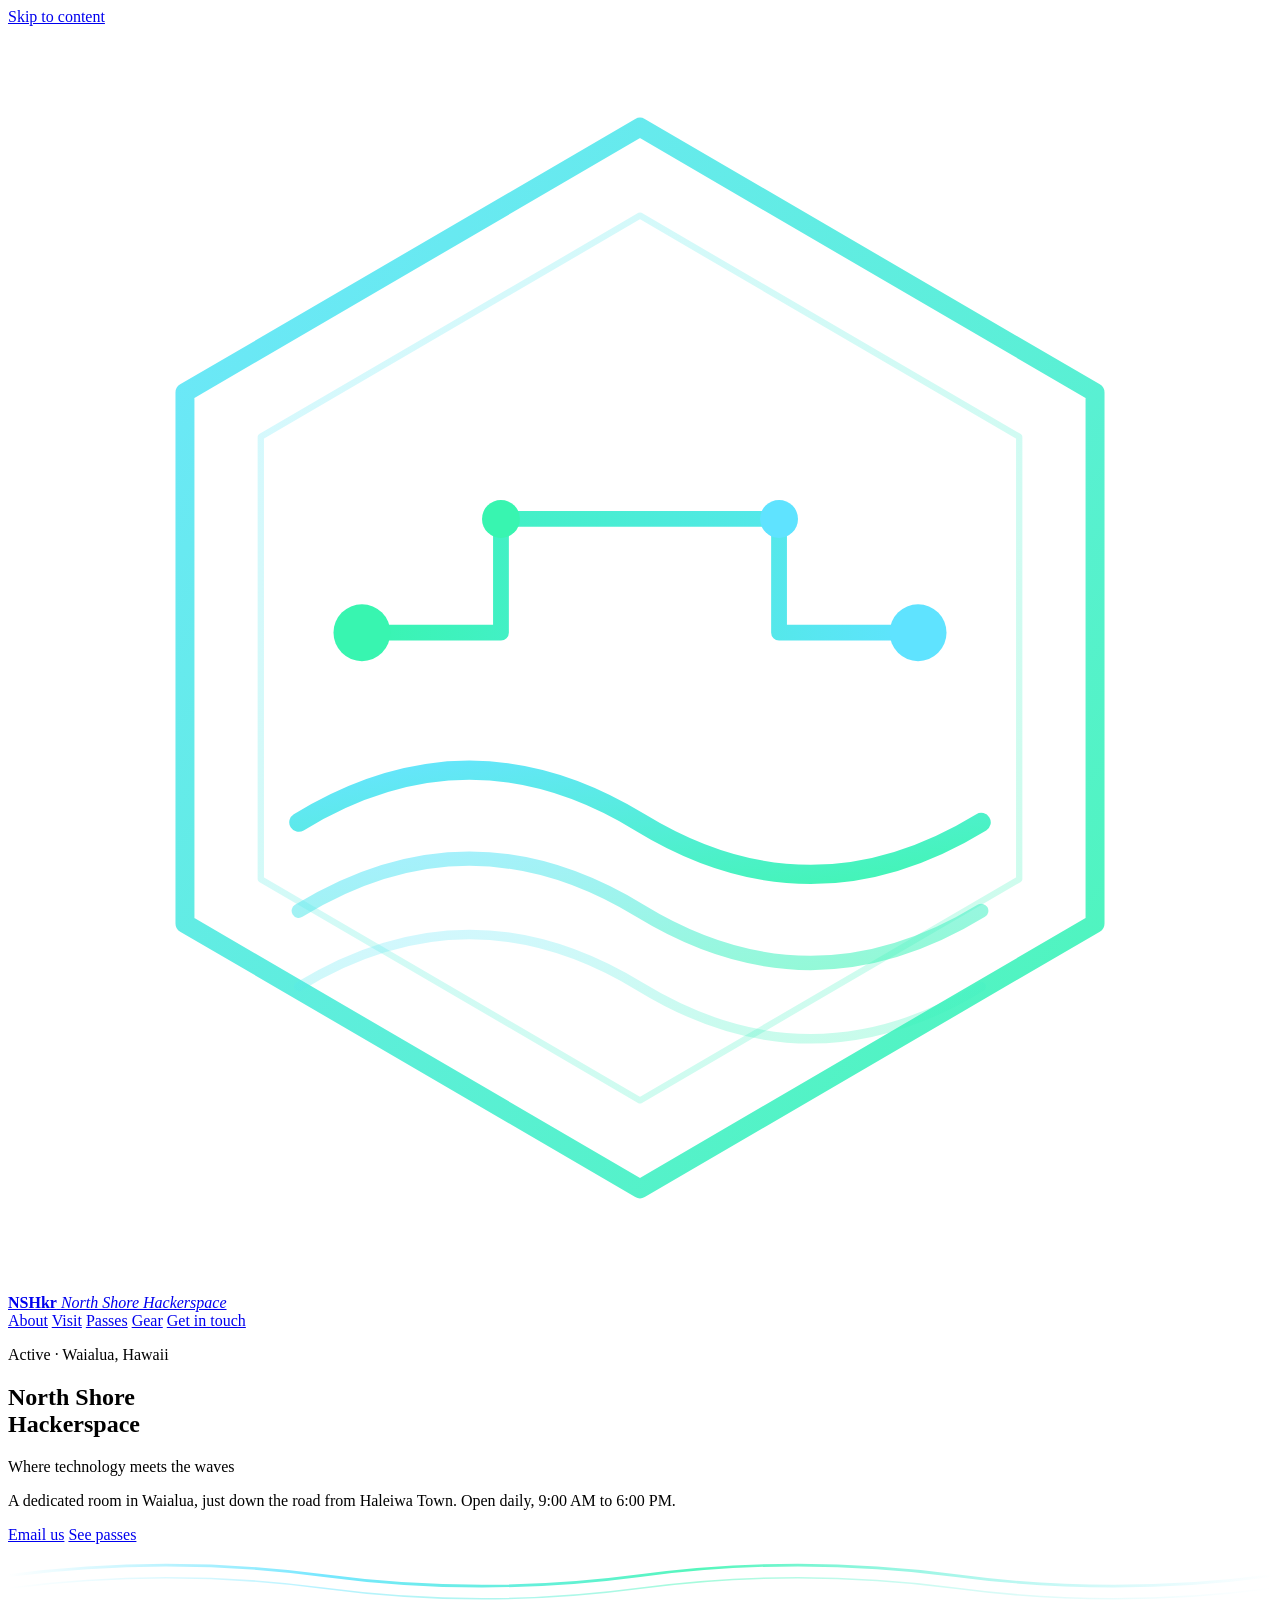
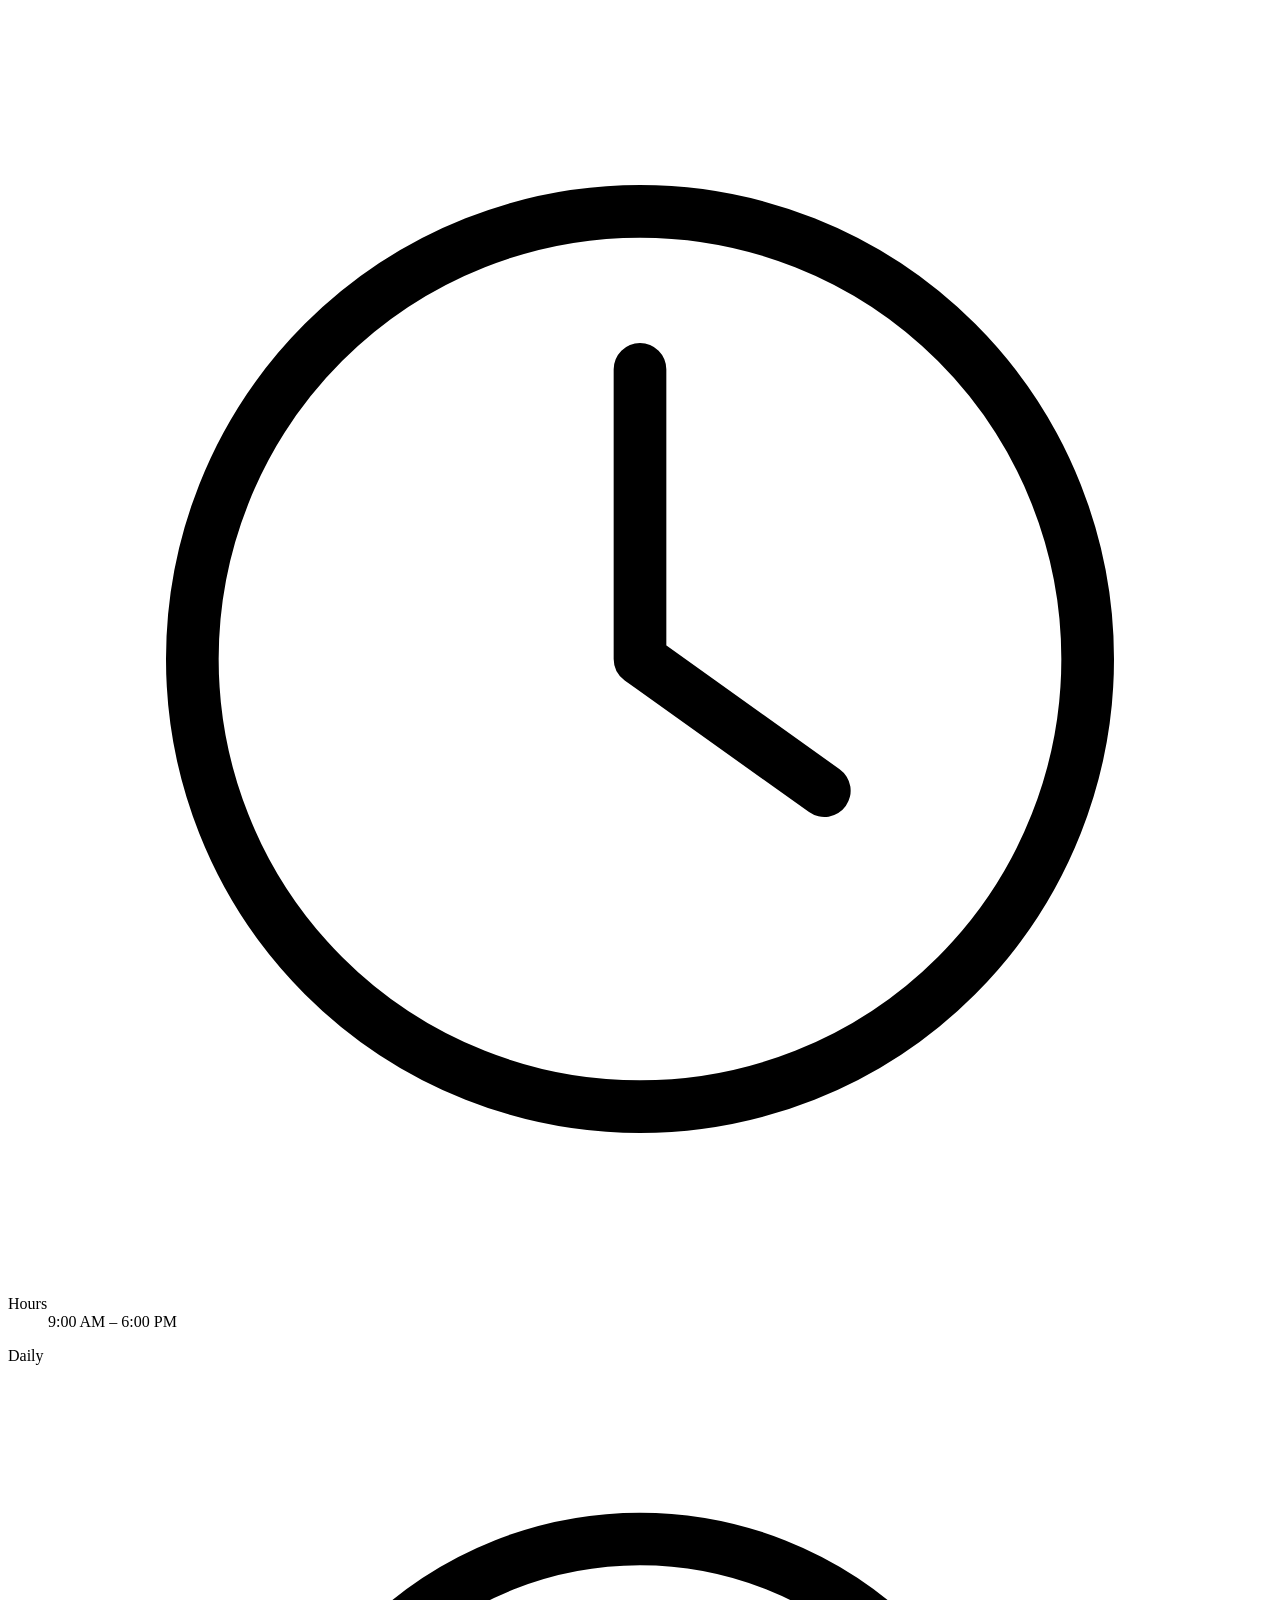
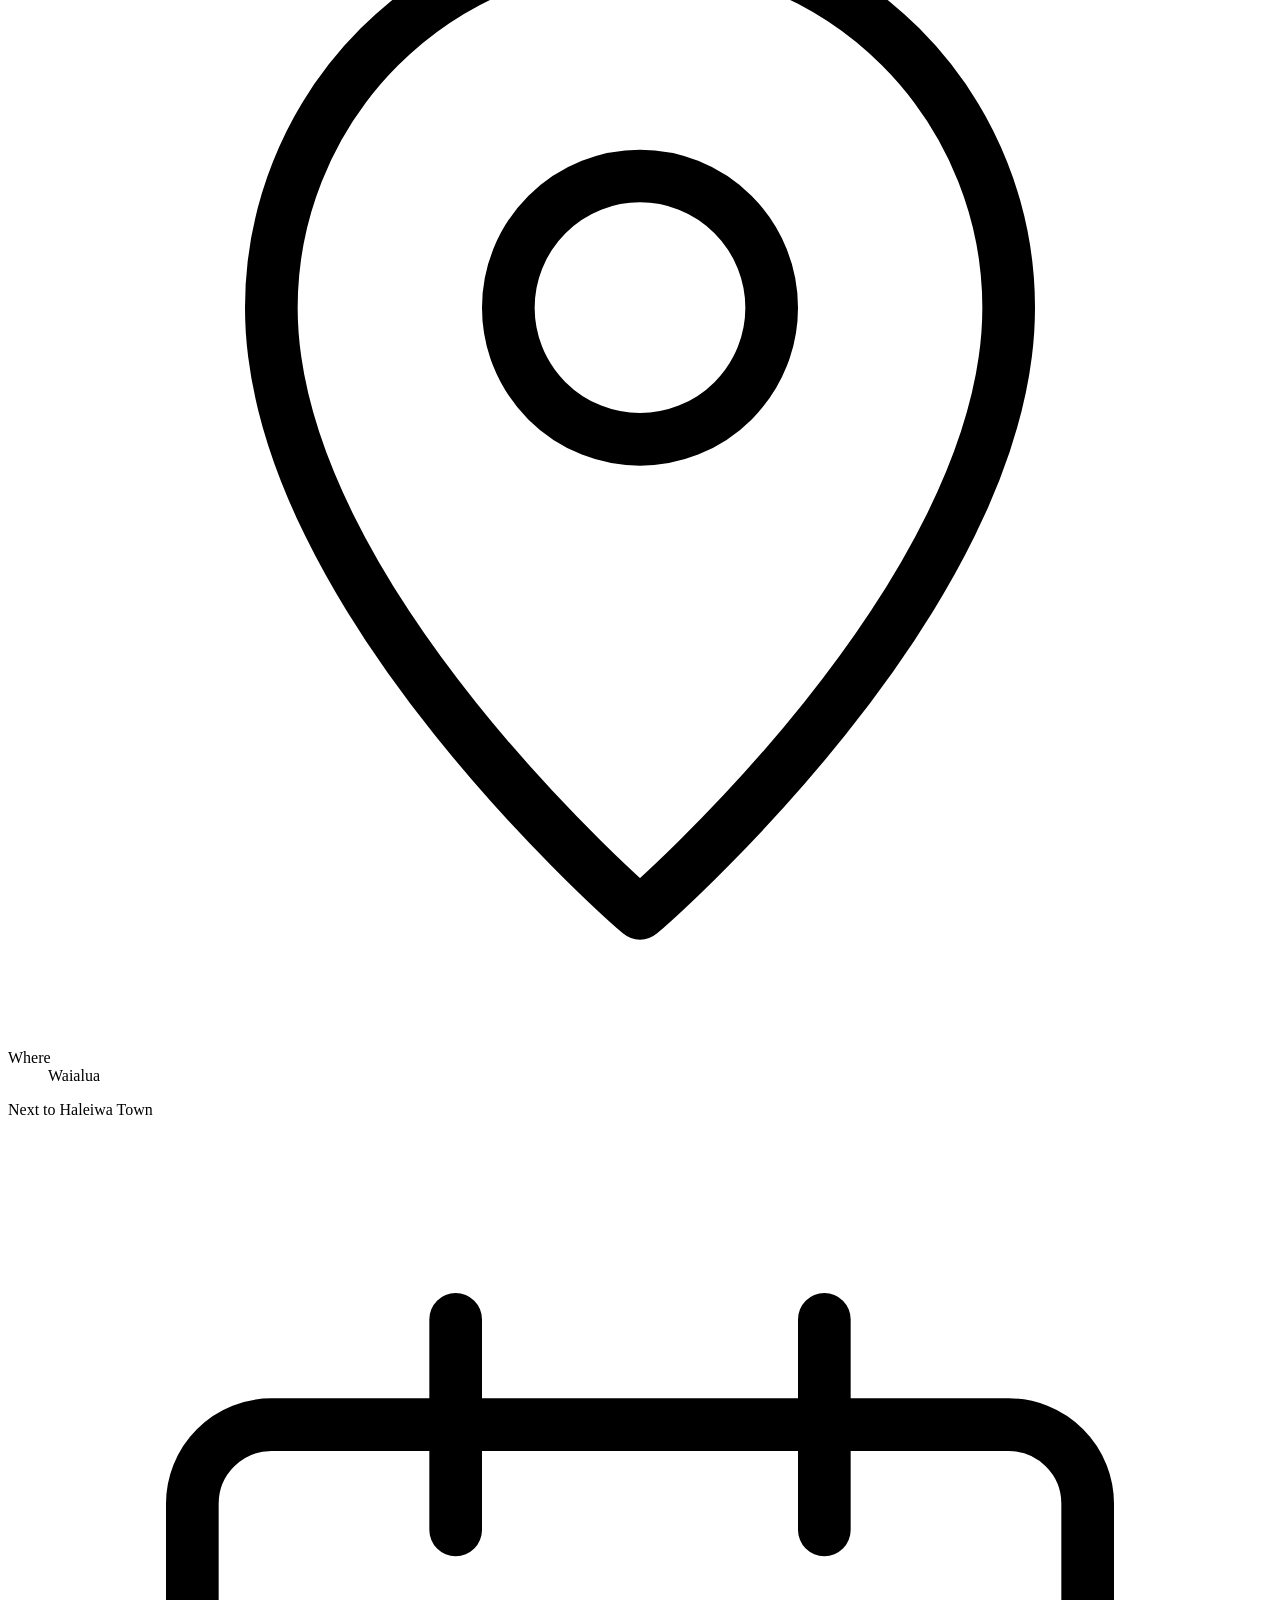
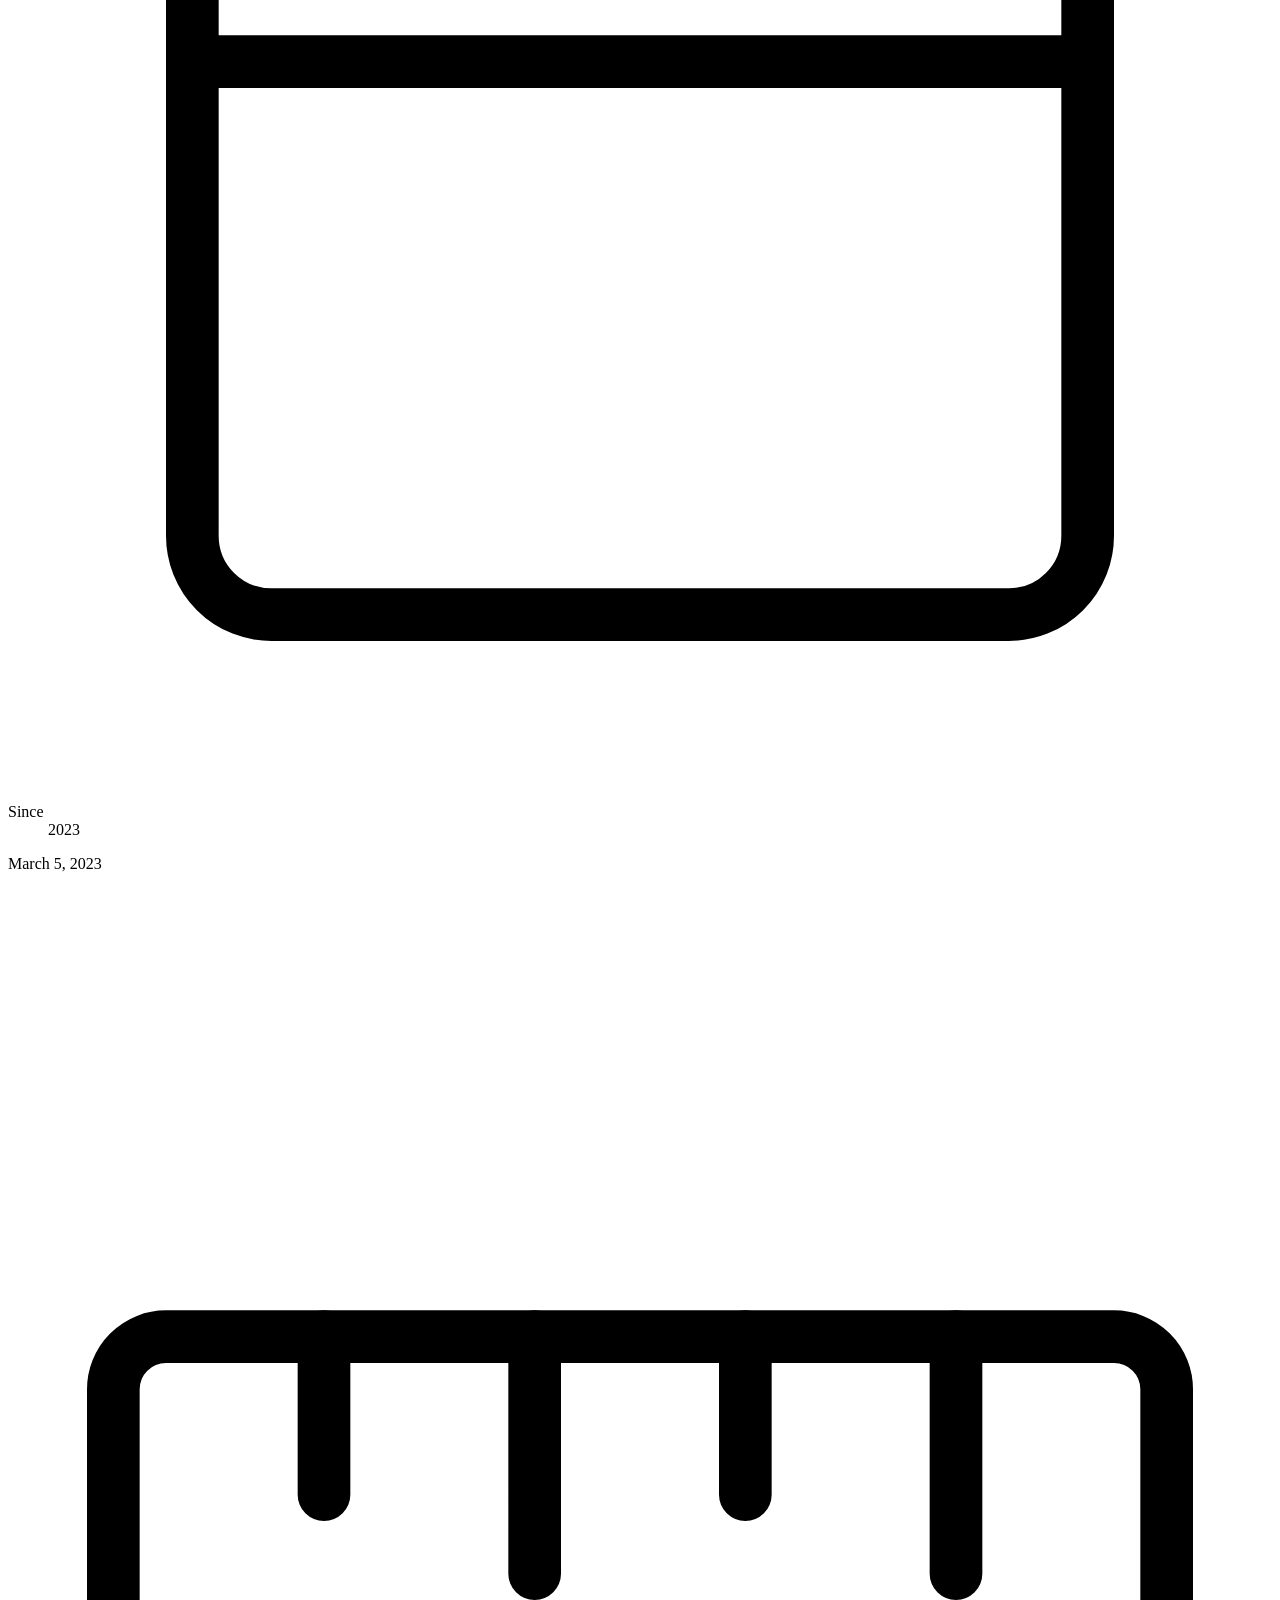
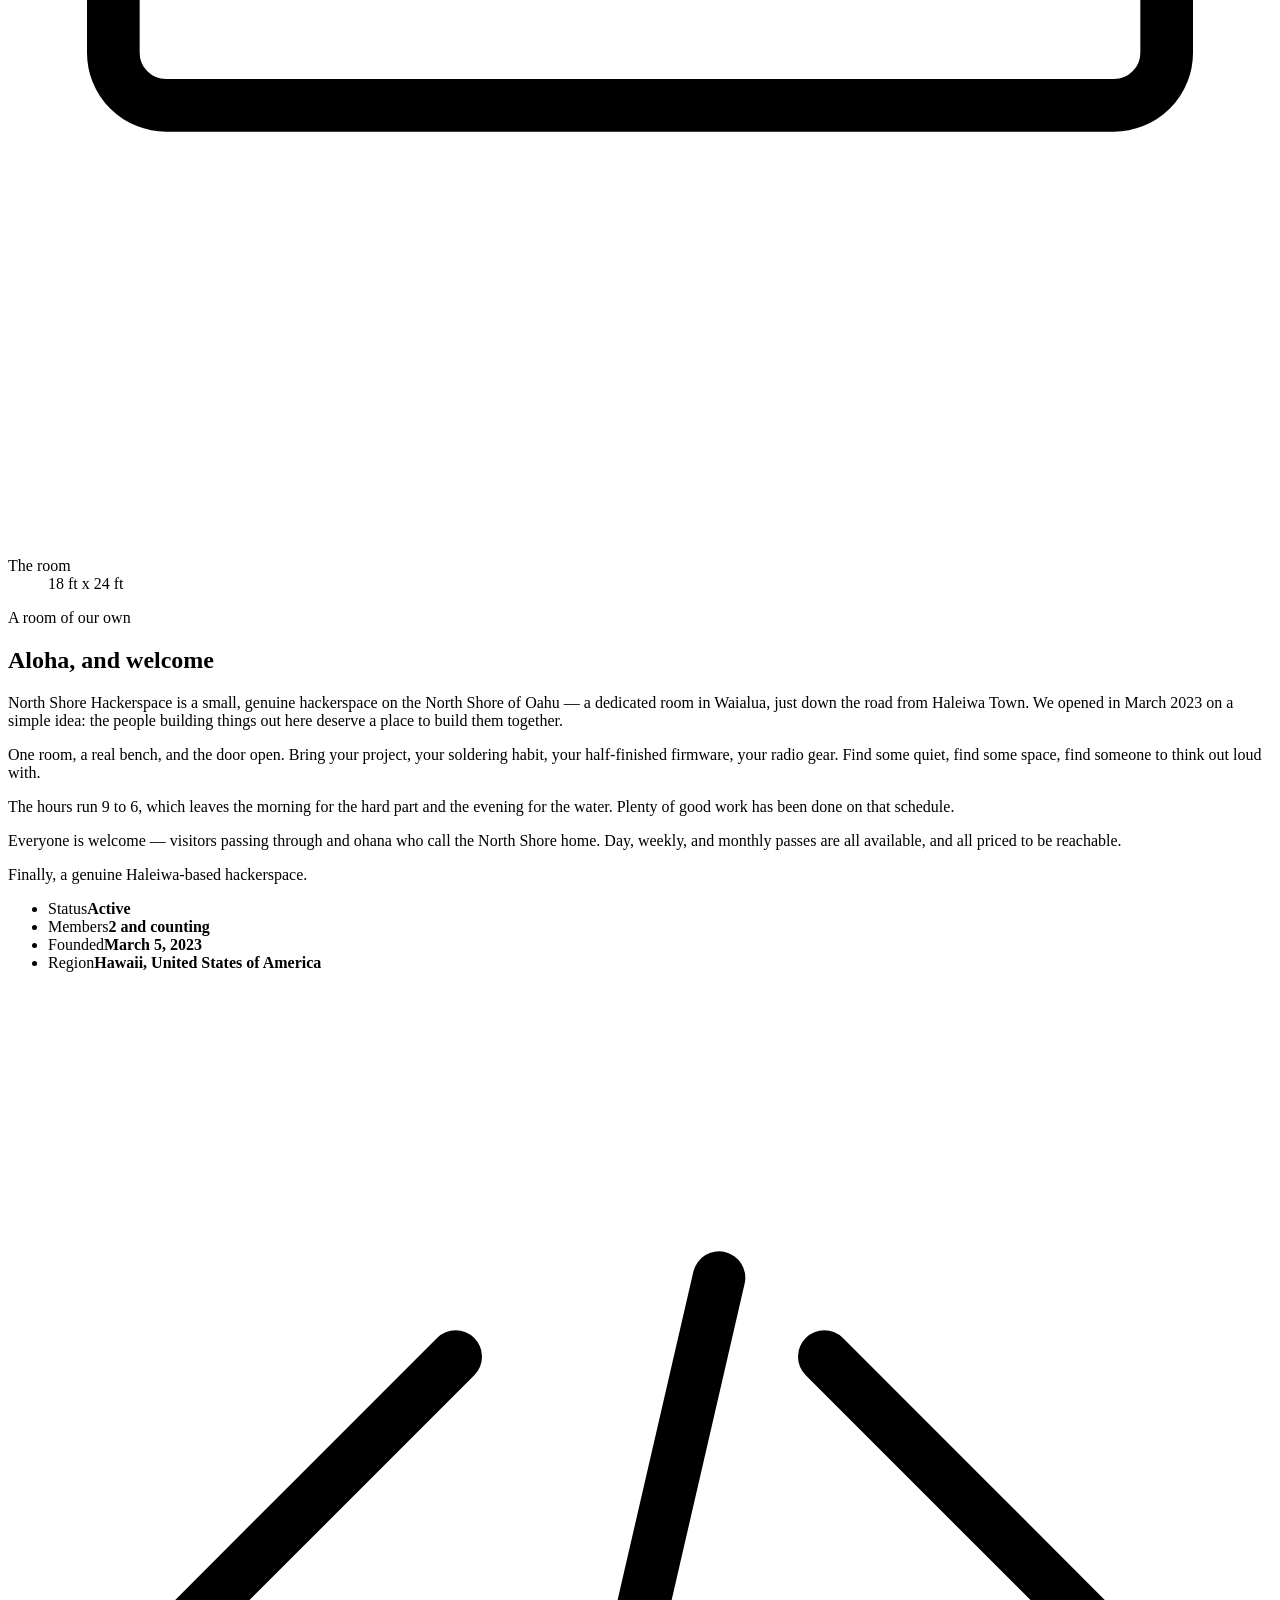
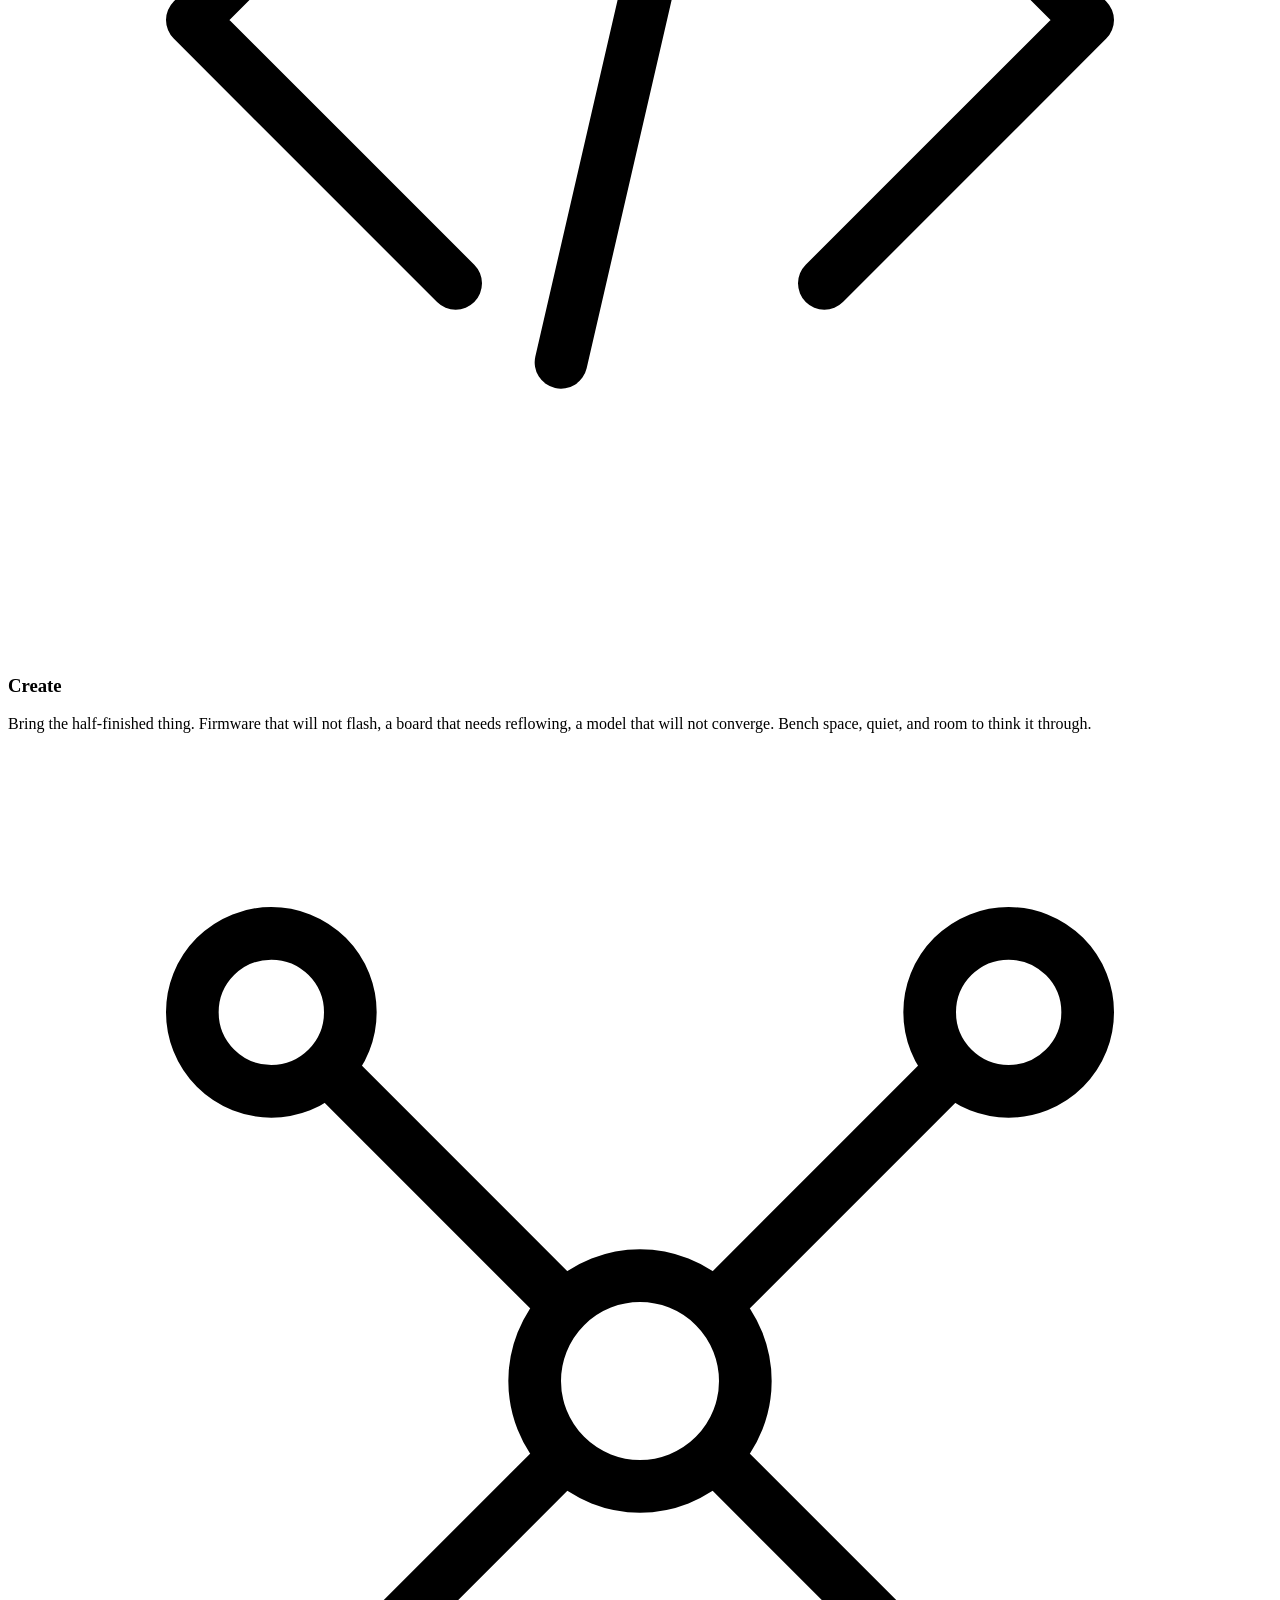
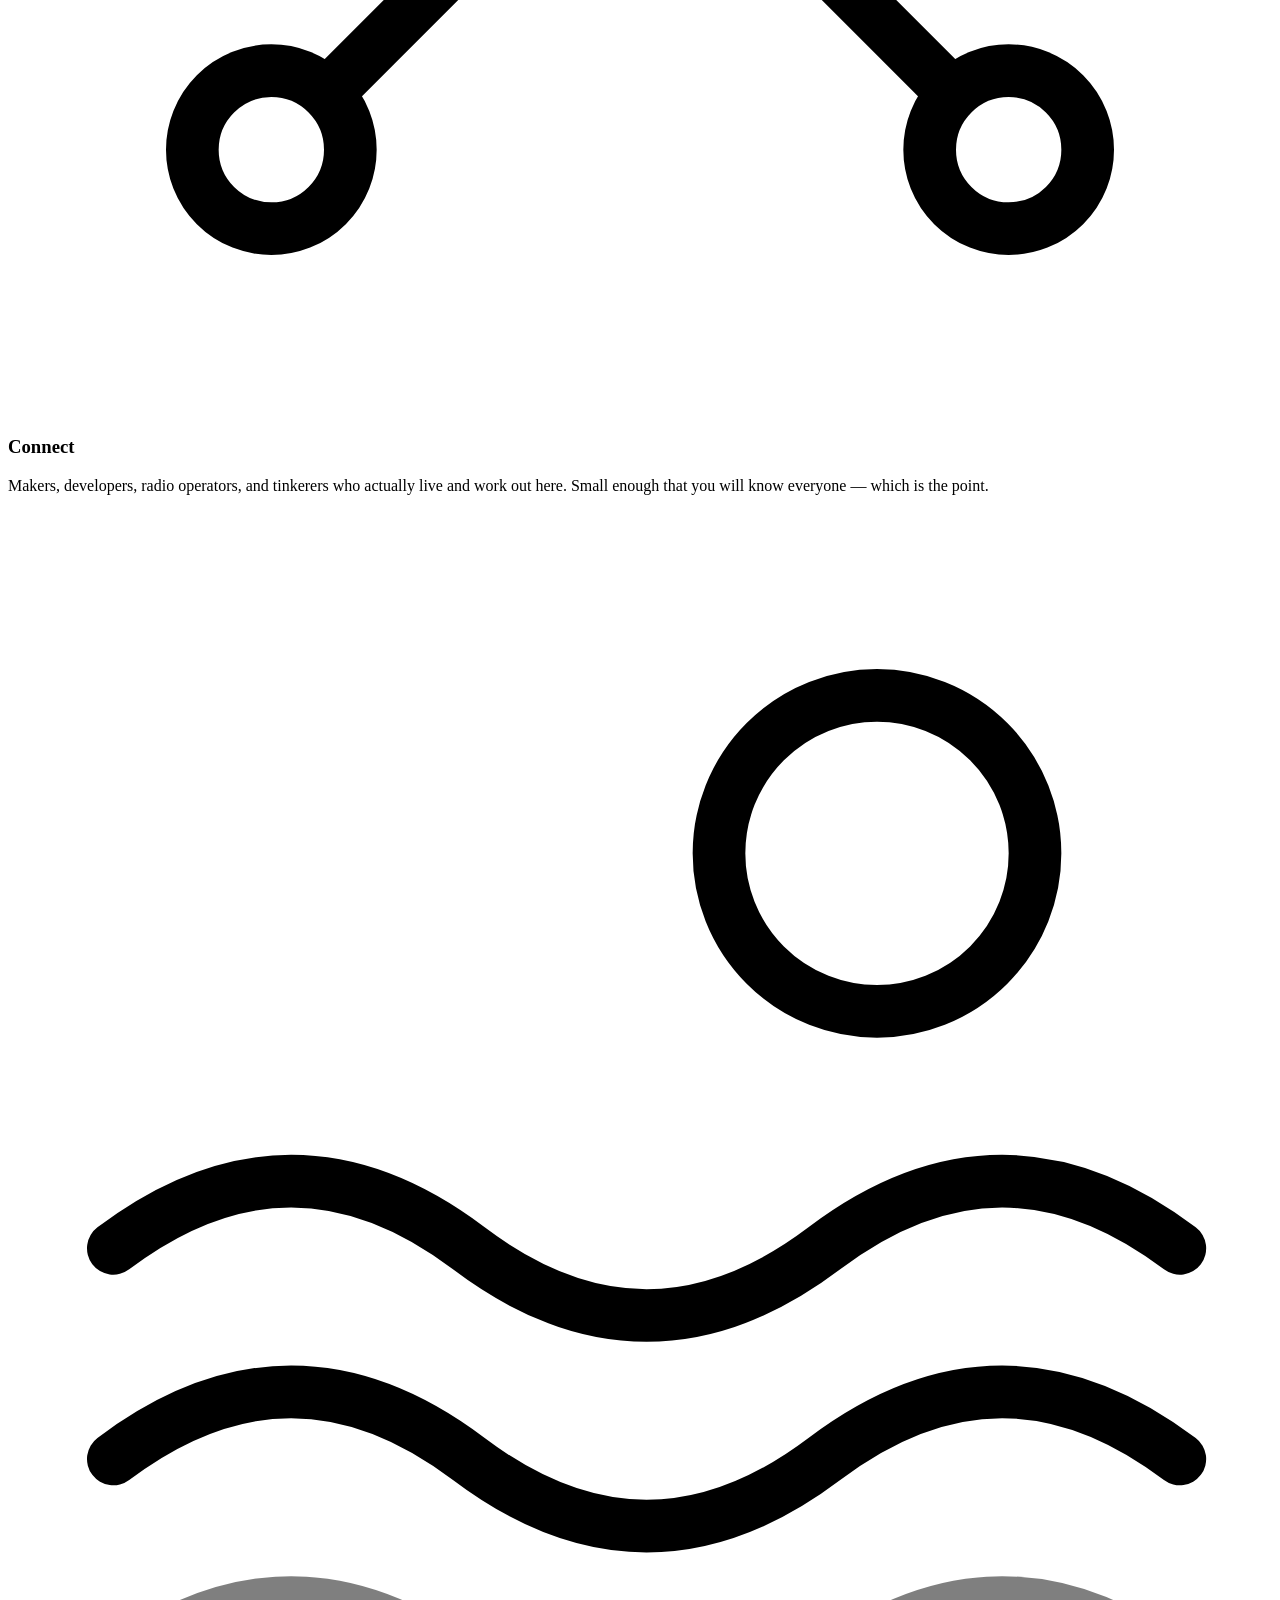
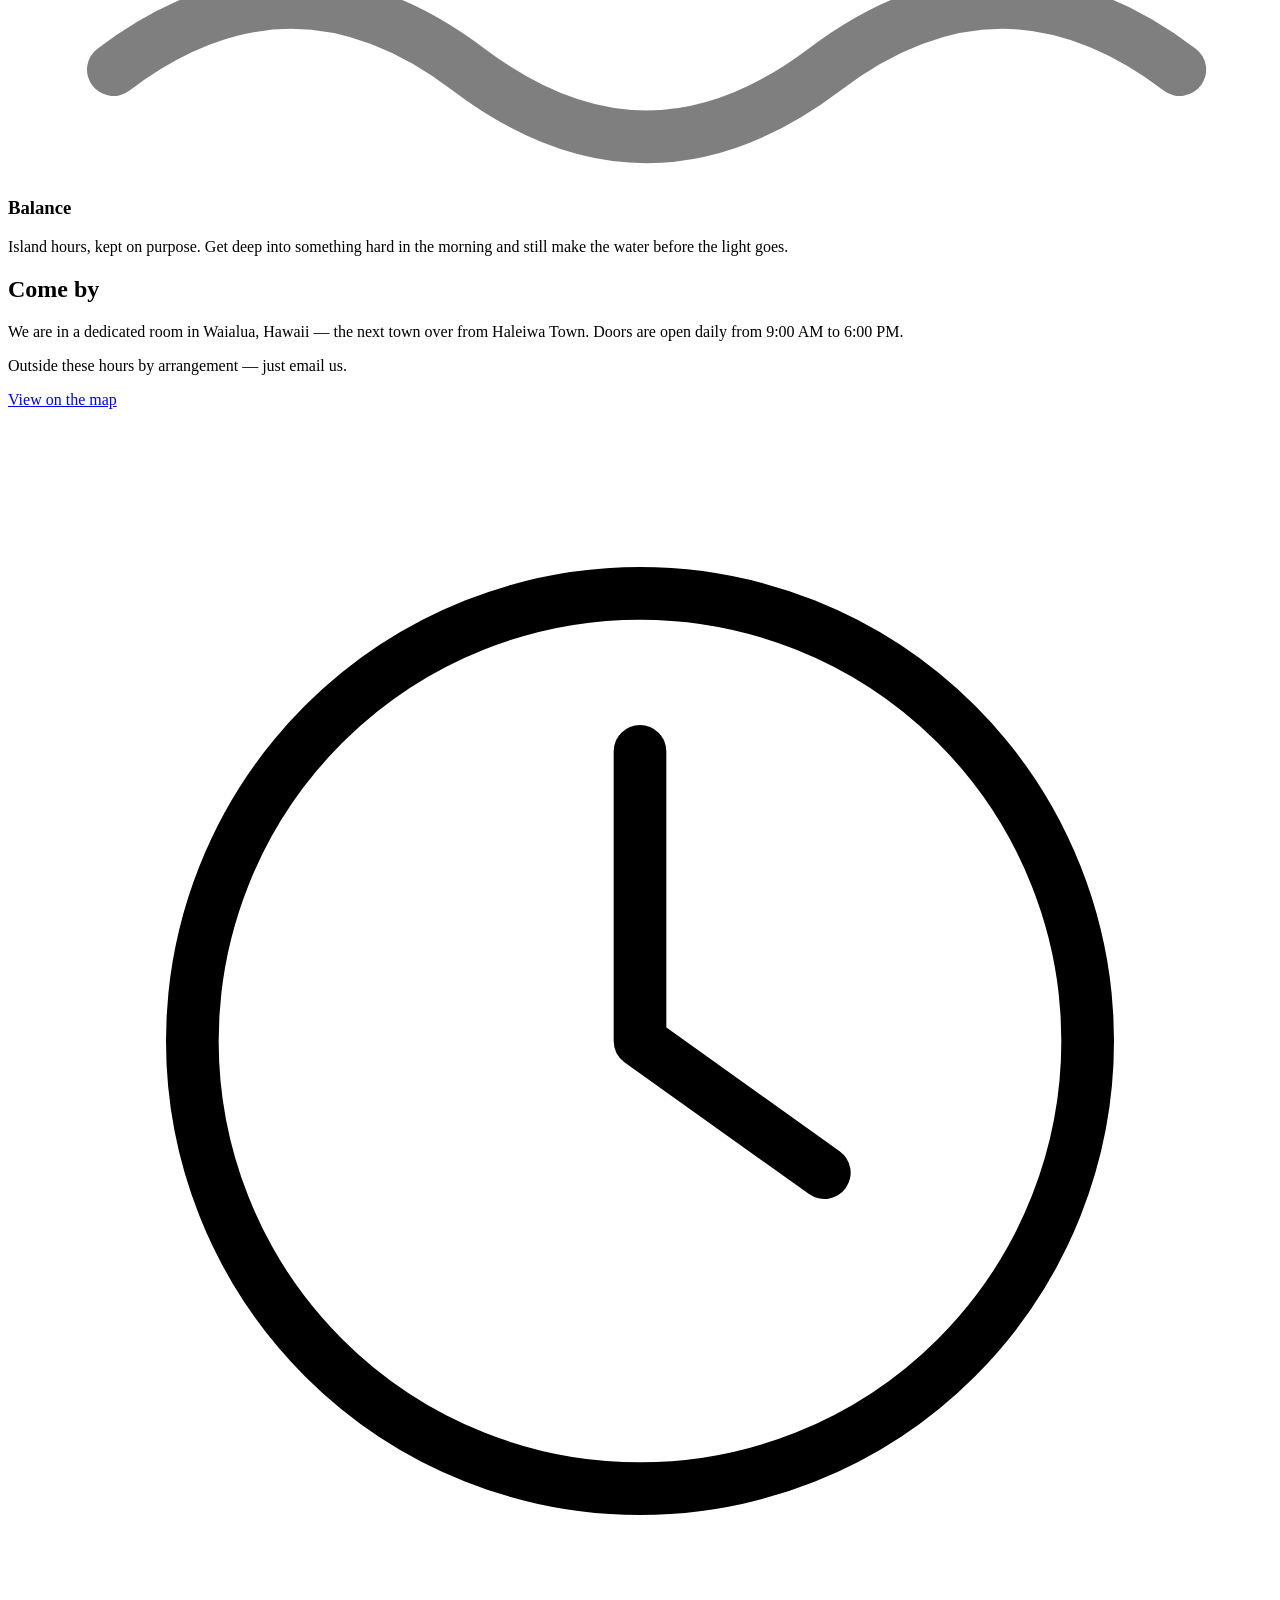
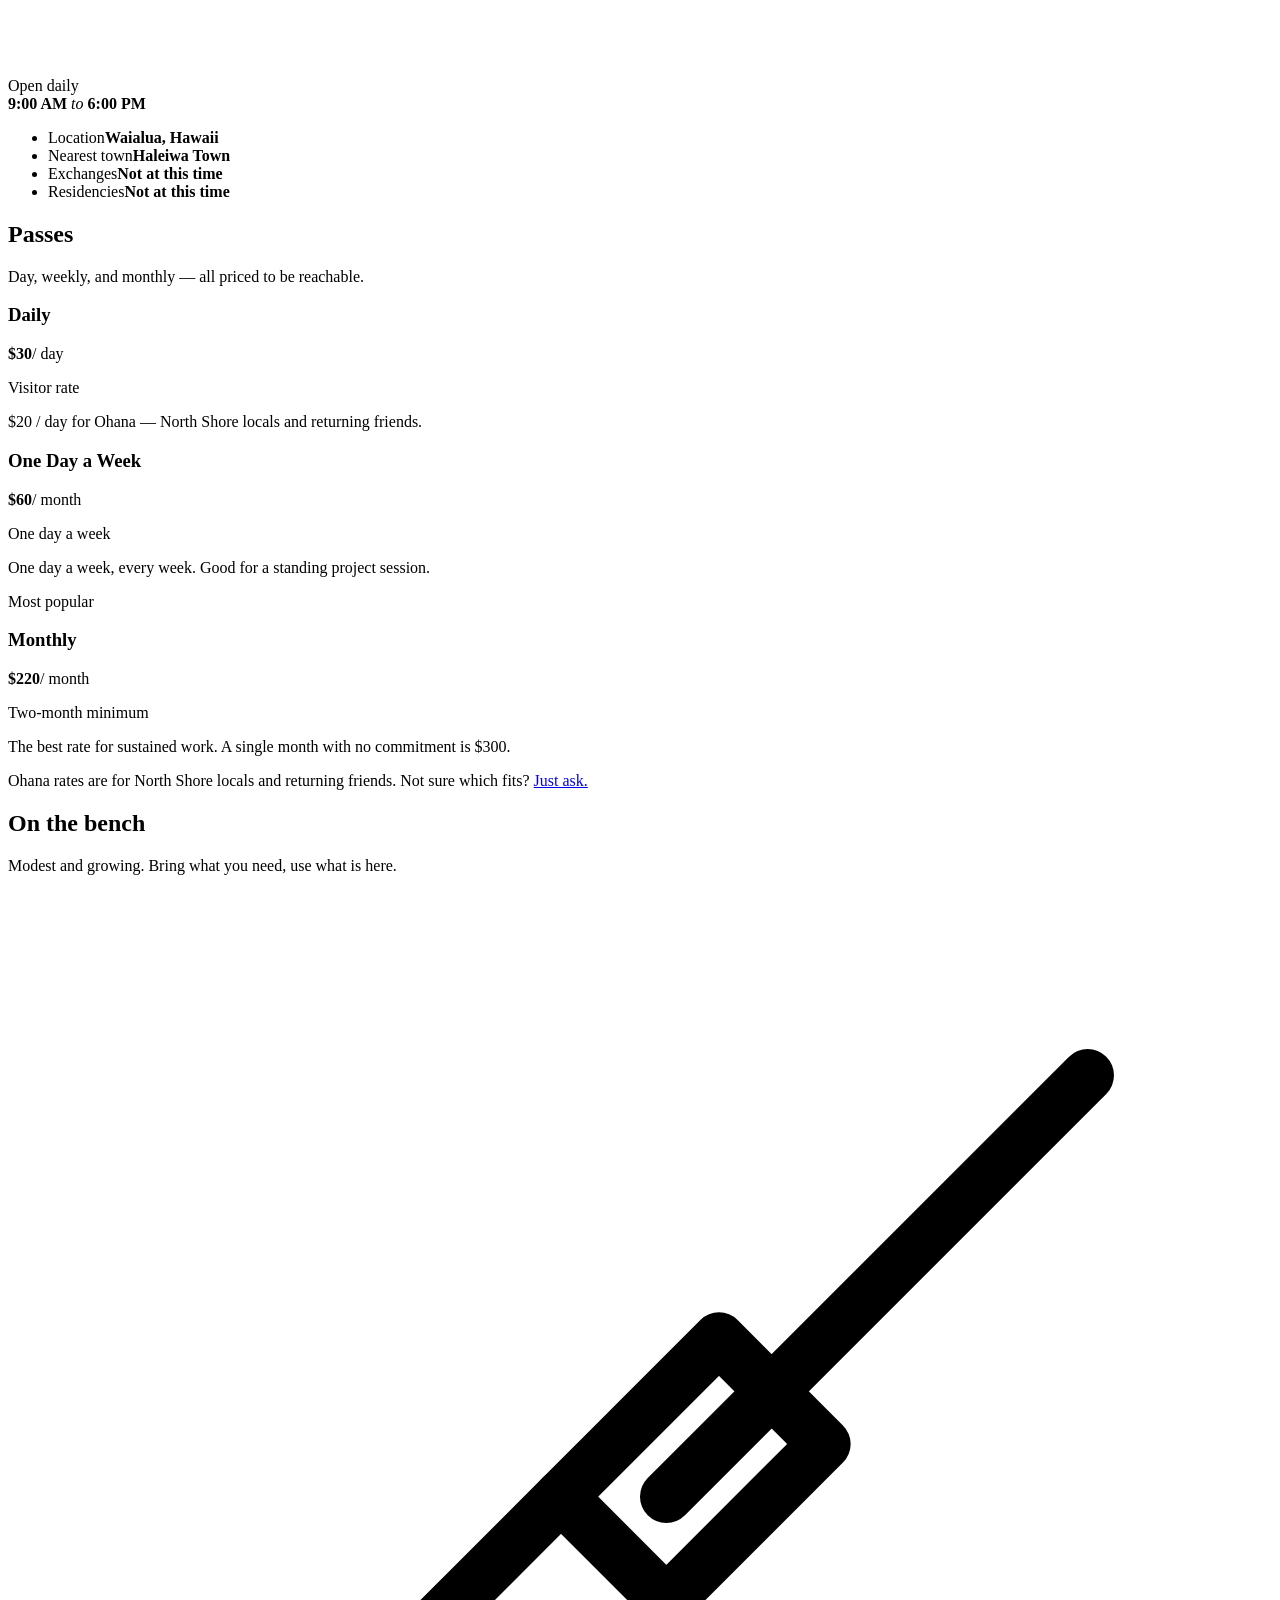
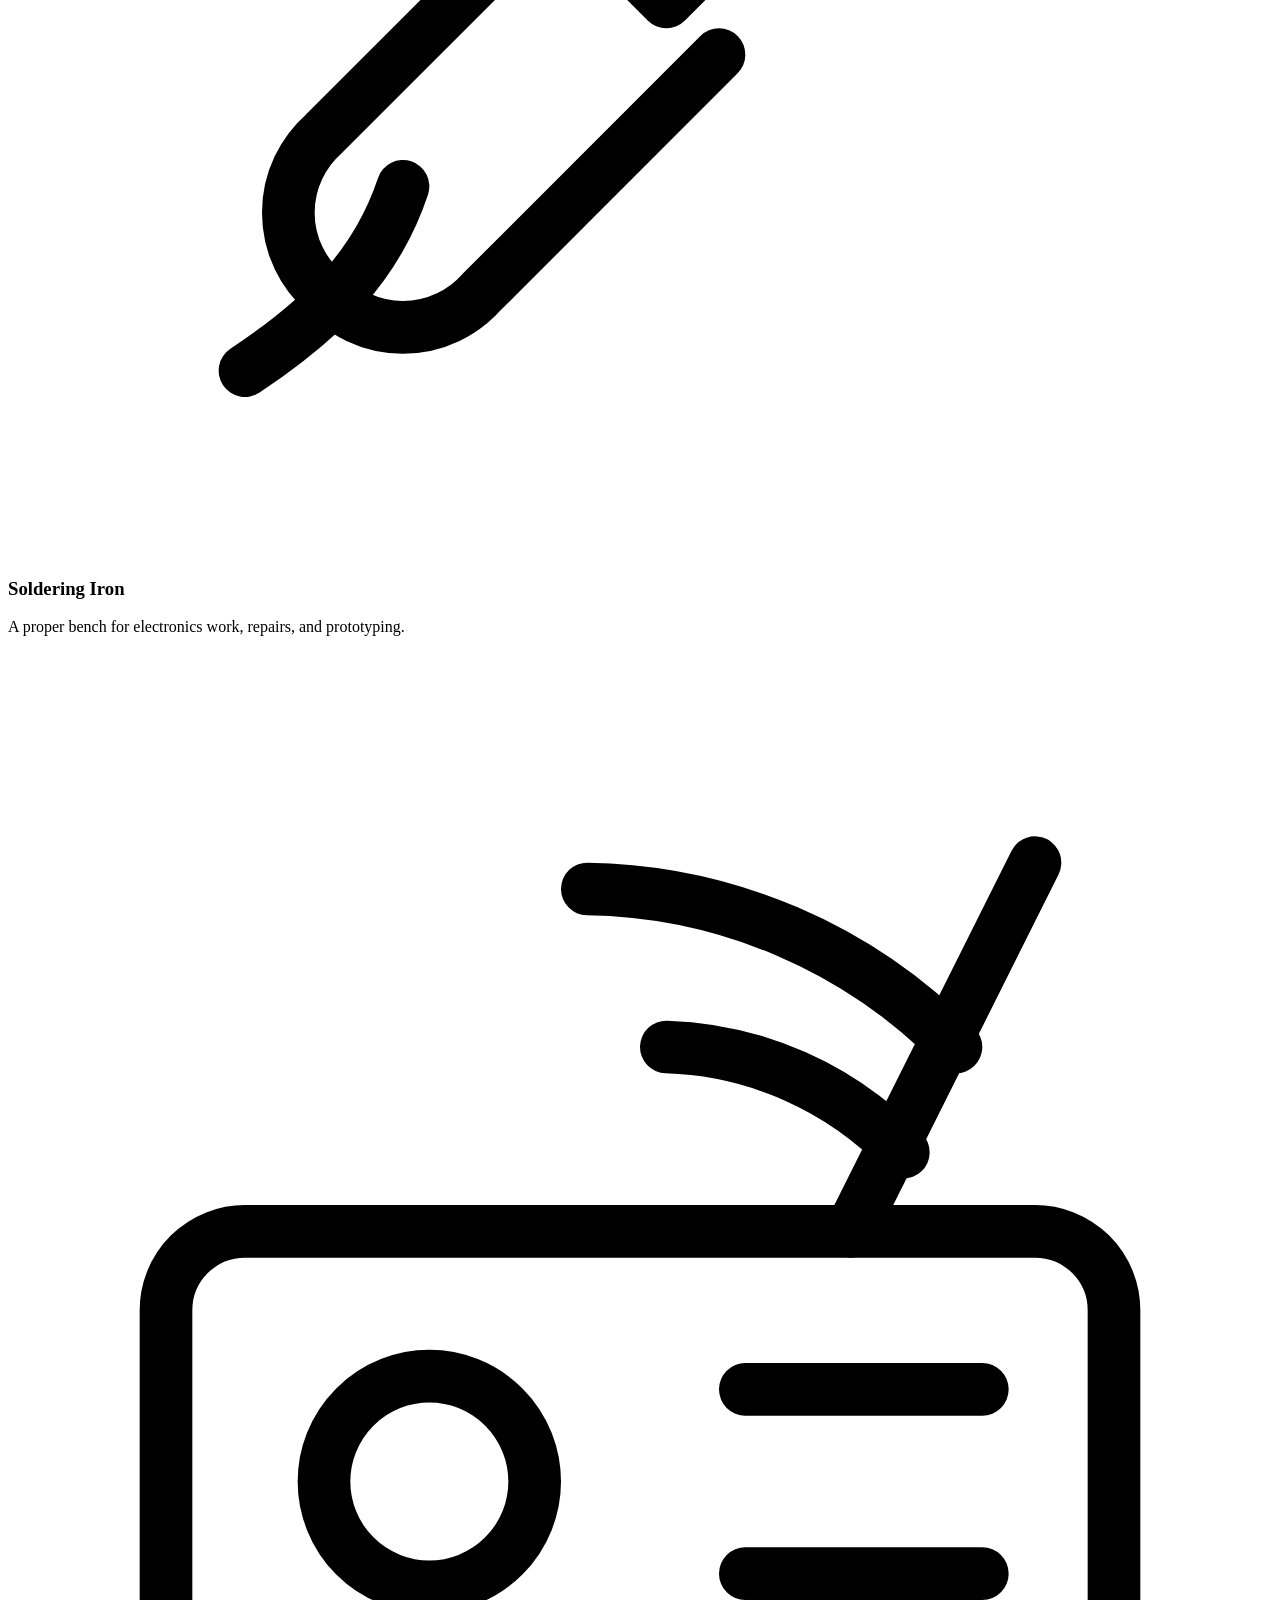
==== commit 2a25b111: "fix: render without JavaScript; pricing and copy corrections The scroll-reveal and sticky-nav stylin" ====
--- a/nshkr-site/public/index.html
+++ b/nshkr-site/public/index.html
@@ -1,35 +1,32 @@
-<!doctype html><html lang=en><head><meta name=generator content="Hugo 0.152.2"><meta charset=utf-8><meta name=viewport content="width=device-width,initial-scale=1"><title>North Shore Hackerspace — Hackerspace in Waialua, Hawaii</title><meta name=description content="A genuine hackerspace on the North Shore of Oahu. A dedicated room in Waialua, next to Haleiwa Town. Open daily 9AM-6PM. Day, weekly, and monthly passes available."><meta name=theme-color content="#05101f"><link rel=canonical href=https://nshkr.space/><meta property="og:type" content="website"><meta property="og:site_name" content="North Shore Hackerspace"><meta property="og:title" content="North Shore Hackerspace — Where technology meets the waves"><meta property="og:description" content="A genuine hackerspace on the North Shore of Oahu. A dedicated room in Waialua, next to Haleiwa Town. Open daily 9AM-6PM. Day, weekly, and monthly passes available."><meta property="og:url" content="https://nshkr.space/"><meta property="og:locale" content="en_US"><meta name=twitter:card content="summary_large_image"><meta name=twitter:title content="North Shore Hackerspace"><meta name=twitter:description content="A genuine hackerspace on the North Shore of Oahu. A dedicated room in Waialua, next to Haleiwa Town. Open daily 9AM-6PM. Day, weekly, and monthly passes available."><link rel=icon href=/favicon.svg type=image/svg+xml><link rel=stylesheet href=/css/style.css><script type=application/ld+json>{"@context":"https://schema.org","@type":"Organization","additionalType":"https://schema.org/Place","address":{"@type":"PostalAddress","addressCountry":"US","addressLocality":"Waialua","addressRegion":"HI"},"alternateName":"NSHkr","description":"A genuine hackerspace on the North Shore of Oahu. A dedicated room in Waialua, next to Haleiwa Town. Open daily 9AM-6PM. Day, weekly, and monthly passes available.","email":"hello@nshkr.com","foundingDate":"2023-03-05","geo":{"@type":"GeoCoordinates","latitude":"21.573167","longitude":"-158.122837"},"name":"North Shore Hackerspace","openingHoursSpecification":{"@type":"OpeningHoursSpecification","closes":"18:00","dayOfWeek":["Monday","Tuesday","Wednesday","Thursday","Friday","Saturday","Sunday"],"opens":"09:00"},"sameAs":["https://wiki.hackerspaces.org/NSHkr"],"url":"https://nshkr.space/"}</script></head><body><a class=skip href=#main>Skip to content</a><div class=aurora aria-hidden=true></div><header class=nav id=nav><div class="wrap nav__inner"><a class=brand href=/><span class=brand__mark><svg viewBox="0 0 200 200" role="img" aria-label="North Shore Hackerspace"><defs><linearGradient id="lg-edge" x1="0" y1="0" x2="100%" y2="100%"><stop offset="0" stop-color="#5fe3ff"/><stop offset="100%" stop-color="#38f5b0"/></linearGradient><linearGradient id="lg-trace" x1="0" y1="0" x2="100%" y2="0"><stop offset="0" stop-color="#38f5b0"/><stop offset="100%" stop-color="#5fe3ff"/></linearGradient></defs><path d="M1e2 16l72 42v84l-72 42-72-42V58z" fill="none" stroke="url(#lg-edge)" stroke-width="3" stroke-linejoin="round" opacity=".9"/><path d="M1e2 30l60 35v70l-60 35-60-35V65z" fill="none" stroke="url(#lg-edge)" stroke-width="1" stroke-linejoin="round" opacity=".25"/><path d="M56 96h22V78h44v18h22" fill="none" stroke="url(#lg-trace)" stroke-width="2.5" stroke-linecap="round" stroke-linejoin="round"/><circle cx="56" cy="96" r="4.5" fill="#38f5b0"/><circle cx="144" cy="96" r="4.5" fill="#5fe3ff"/><circle cx="78" cy="78" r="3" fill="#38f5b0"/><circle cx="122" cy="78" r="3" fill="#5fe3ff"/><path d="M46 126c18-11 36-11 54 0s36 11 54 0" fill="none" stroke="url(#lg-edge)" stroke-width="3" stroke-linecap="round" opacity=".95"/><path d="M46 140c18-11 36-11 54 0s36 11 54 0" fill="none" stroke="url(#lg-edge)" stroke-width="2.25" stroke-linecap="round" opacity=".55"/><path d="M46 152c18-11 36-11 54 0s36 11 54 0" fill="none" stroke="url(#lg-edge)" stroke-width="1.5" stroke-linecap="round" opacity=".28"/></svg>
+<!doctype html><html lang=en><head><meta name=generator content="Hugo 0.152.2"><script>document.documentElement.className+=" js"</script><meta charset=utf-8><meta name=viewport content="width=device-width,initial-scale=1"><title>North Shore Hackerspace — Hackerspace in Waialua, Hawaii</title><meta name=description content="A genuine hackerspace on the North Shore of Oahu. A dedicated room in Waialua, next to Haleiwa Town. Open daily 9AM-6PM. Day, weekly, and monthly passes available."><meta name=theme-color content="#05101f"><link rel=canonical href=https://nshkr.space/><meta property="og:type" content="website"><meta property="og:site_name" content="North Shore Hackerspace"><meta property="og:title" content="North Shore Hackerspace — Where technology meets the waves"><meta property="og:description" content="A genuine hackerspace on the North Shore of Oahu. A dedicated room in Waialua, next to Haleiwa Town. Open daily 9AM-6PM. Day, weekly, and monthly passes available."><meta property="og:url" content="https://nshkr.space/"><meta property="og:locale" content="en_US"><meta name=twitter:card content="summary_large_image"><meta name=twitter:title content="North Shore Hackerspace"><meta name=twitter:description content="A genuine hackerspace on the North Shore of Oahu. A dedicated room in Waialua, next to Haleiwa Town. Open daily 9AM-6PM. Day, weekly, and monthly passes available."><link rel=icon href=/favicon.svg type=image/svg+xml><link rel=stylesheet href=/css/style.css><script type=application/ld+json>{"@context":"https://schema.org","@type":"Organization","additionalType":"https://schema.org/Place","address":{"@type":"PostalAddress","addressCountry":"US","addressLocality":"Waialua","addressRegion":"HI"},"alternateName":"NSHkr","description":"A genuine hackerspace on the North Shore of Oahu. A dedicated room in Waialua, next to Haleiwa Town. Open daily 9AM-6PM. Day, weekly, and monthly passes available.","email":"","foundingDate":"2023-03-05","geo":{"@type":"GeoCoordinates","latitude":"21.573167","longitude":"-158.122837"},"name":"North Shore Hackerspace","openingHoursSpecification":{"@type":"OpeningHoursSpecification","closes":"18:00","dayOfWeek":["Monday","Tuesday","Wednesday","Thursday","Friday","Saturday","Sunday"],"opens":"09:00"},"sameAs":["https://wiki.hackerspaces.org/NSHkr"],"url":"https://nshkr.space/"}</script></head><body><a class=skip href=#main>Skip to content</a><div class=aurora aria-hidden=true></div><header class=nav id=nav><div class="wrap nav__inner"><a class=brand href=/><span class=brand__mark><svg viewBox="0 0 200 200" role="img" aria-label="North Shore Hackerspace"><defs><linearGradient id="lg-edge" x1="0" y1="0" x2="100%" y2="100%"><stop offset="0" stop-color="#5fe3ff"/><stop offset="100%" stop-color="#38f5b0"/></linearGradient><linearGradient id="lg-trace" x1="0" y1="0" x2="100%" y2="0"><stop offset="0" stop-color="#38f5b0"/><stop offset="100%" stop-color="#5fe3ff"/></linearGradient></defs><path d="M1e2 16l72 42v84l-72 42-72-42V58z" fill="none" stroke="url(#lg-edge)" stroke-width="3" stroke-linejoin="round" opacity=".9"/><path d="M1e2 30l60 35v70l-60 35-60-35V65z" fill="none" stroke="url(#lg-edge)" stroke-width="1" stroke-linejoin="round" opacity=".25"/><path d="M56 96h22V78h44v18h22" fill="none" stroke="url(#lg-trace)" stroke-width="2.5" stroke-linecap="round" stroke-linejoin="round"/><circle cx="56" cy="96" r="4.5" fill="#38f5b0"/><circle cx="144" cy="96" r="4.5" fill="#5fe3ff"/><circle cx="78" cy="78" r="3" fill="#38f5b0"/><circle cx="122" cy="78" r="3" fill="#5fe3ff"/><path d="M46 126c18-11 36-11 54 0s36 11 54 0" fill="none" stroke="url(#lg-edge)" stroke-width="3" stroke-linecap="round" opacity=".95"/><path d="M46 140c18-11 36-11 54 0s36 11 54 0" fill="none" stroke="url(#lg-edge)" stroke-width="2.25" stroke-linecap="round" opacity=".55"/><path d="M46 152c18-11 36-11 54 0s36 11 54 0" fill="none" stroke="url(#lg-edge)" stroke-width="1.5" stroke-linecap="round" opacity=".28"/></svg>
 </span><span class=brand__text><b>NSHkr</b>
 <em>North Shore Hackerspace</em></span></a><nav class=nav__links aria-label=Primary><a href=#about>About</a>
 <a href=#visit>Visit</a>
 <a href=#passes>Passes</a>
 <a href=#gear>Gear</a>
-<a class="btn btn--sm" href=mailto:Hello@NSHkr.com>Get in touch</a></nav></div></header><main id=main><section class=hero><div class="wrap hero__inner"><p class=pill data-reveal><span class=pill__dot></span>
+<a class="btn btn--sm" href=mailto:Hello@NSHkr.Space>Get in touch</a></nav></div></header><main id=main><section class=hero><div class="wrap hero__inner"><p class=pill data-reveal><span class=pill__dot></span>
 Active · Waialua, Hawaii</p><h1 class=hero__title data-reveal>North Shore<br><span class=grad>Hackerspace</span></h1><p class=hero__tagline data-reveal>Where technology meets the waves</p><p class=hero__lede data-reveal>A dedicated room in Waialua, just down the road from Haleiwa Town.
-Open daily, 9:00 AM to 6:00 PM.</p><div class=hero__cta data-reveal><a class=btn href=mailto:Hello@NSHkr.com>Email us</a>
+Open daily, 9:00 AM to 6:00 PM.</p><div class=hero__cta data-reveal><a class=btn href=mailto:Hello@NSHkr.Space>Email us</a>
 <a class="btn btn--ghost" href=#passes>See passes</a></div><div class=hero__wave aria-hidden=true><svg class="swell" viewBox="0 0 1200 60" preserveAspectRatio="none" aria-hidden="true"><defs><linearGradient id="swell-g" x1="0" y1="0" x2="100%" y2="0"><stop offset="0" stop-color="#5fe3ff" stop-opacity="0"/><stop offset="25%" stop-color="#5fe3ff"/><stop offset="55%" stop-color="#38f5b0"/><stop offset="100%" stop-color="#5fe3ff" stop-opacity="0"/></linearGradient></defs><path d="M0 30q150-20 3e2.0t3e2.0 3e2.0 3e2.0" stroke="url(#swell-g)" stroke-width="2.5" fill="none" opacity=".85"/><path d="M0 42q150-20 3e2.0t3e2.0 3e2.0 3e2.0" stroke="url(#swell-g)" stroke-width="1.5" fill="none" opacity=".45"/></svg></div></div></section><section class=facts><div class=wrap><dl class=facts__grid><div class=fact data-reveal><dt><svg class="ico" viewBox="0 0 48 48" fill="none" aria-hidden="true" stroke="currentColor" stroke-width="2" stroke-linecap="round" stroke-linejoin="round"><circle cx="24" cy="24" r="17"/><path d="M24 13v11l7 5"/></svg>
 Hours</dt><dd>9:00 AM – 6:00 PM</dd><p>Daily</p></div><div class=fact data-reveal><dt><svg class="ico" viewBox="0 0 48 48" fill="none" aria-hidden="true" stroke="currentColor" stroke-width="2" stroke-linecap="round" stroke-linejoin="round"><path d="M24 43s14-12 14-23a14 14 0 10-28 0c0 11 14 23 14 23z"/><circle cx="24" cy="20" r="5"/></svg>
 Where</dt><dd>Waialua</dd><p>Next to Haleiwa Town</p></div><div class=fact data-reveal><dt><svg class="ico" viewBox="0 0 48 48" fill="none" aria-hidden="true" stroke="currentColor" stroke-width="2" stroke-linecap="round" stroke-linejoin="round"><rect x="7" y="11" width="34" height="30" rx="3"/><path d="M7 20h34M17 7v8M31 7v8"/></svg>
 Since</dt><dd>2023</dd><p>March 5, 2023</p></div><div class=fact data-reveal><dt><svg class="ico" viewBox="0 0 48 48" fill="none" aria-hidden="true" stroke="currentColor" stroke-width="2" stroke-linecap="round" stroke-linejoin="round"><rect x="4" y="17" width="40" height="14" rx="2"/><path d="M12 17v6m8-6v9m8-9v6m8-6v9"/></svg>
-The room</dt><dd>18 ft x 24 ft</dd><p>Dedicated, not shared</p></div></dl></div></section><section class=about id=about><div class="wrap about__inner"><div class=about__copy data-reveal><h2 class=h2>Aloha, and welcome</h2><div class=prose><p>North Shore Hackerspace is a small, genuine hackerspace on the North Shore of
+The room</dt><dd>18 ft x 24 ft</dd><p>A room of our own</p></div></dl></div></section><section class=about id=about><div class="wrap about__inner"><div class=about__copy data-reveal><h2 class=h2>Aloha, and welcome</h2><div class=prose><p>North Shore Hackerspace is a small, genuine hackerspace on the North Shore of
 Oahu — a dedicated room in Waialua, just down the road from Haleiwa Town. We
 opened in March 2023 on a simple idea: the people building things out here
-deserve a place to build them together.</p><p>It is not a big operation. It is a real one. Bring your project, your soldering
-habit, your half-finished firmware, your radio gear. Find a bench, find some
-quiet, find someone to think out loud with.</p><p>The hours are island hours, and that is deliberate. Get deep into something
-hard in the morning, break for lunch, and still make the water before the light
-goes. The work is better for it.</p><p>Everyone is welcome — visitors passing through and ohana who call the North
+deserve a place to build them together.</p><p>One room, a real bench, and the door open. Bring your project, your soldering
+habit, your half-finished firmware, your radio gear. Find some quiet, find some
+space, find someone to think out loud with.</p><p>The hours run 9 to 6, which leaves the morning for the hard part and the
+evening for the water. Plenty of good work has been done on that schedule.</p><p>Everyone is welcome — visitors passing through and ohana who call the North
 Shore home. Day, weekly, and monthly passes are all available, and all priced
-to be reachable.</p></div></div><aside class=about__aside data-reveal><div class=quote><p>Finally, a genuine Haleiwa-based hackerspace.</p></div><ul class=meta><li><span>Status</span><b>Active</b></li><li><span>Members</span><b>2 and counting</b></li><li><span>Founded</span><b>March 5, 2023</b></li><li><span>Region</span><b>Hawaii, United States of America</b></li></ul></aside></div></section><section class=values><div class=wrap><div class=cards><article class=card data-reveal><span class=card__icon><svg class="ico" viewBox="0 0 48 48" fill="none" aria-hidden="true" stroke="currentColor" stroke-width="2" stroke-linecap="round" stroke-linejoin="round"><path d="M17 14 7 24l10 10"/><path d="M31 14l10 10-10 10"/><path d="M27 11 21 37"/></svg></span><h3>Create</h3><p>Bring the half-finished thing. Firmware that will not flash, a board that needs reflowing, a model that will not converge. Bench space, quiet, and room to think it through.</p></article><article class=card data-reveal><span class=card__icon><svg class="ico" viewBox="0 0 48 48" fill="none" aria-hidden="true" stroke="currentColor" stroke-width="2" stroke-linecap="round" stroke-linejoin="round"><circle cx="24" cy="24" r="4"/><circle cx="10" cy="10" r="3"/><circle cx="38" cy="10" r="3"/><circle cx="10" cy="38" r="3"/><circle cx="38" cy="38" r="3"/><path d="M12.5 12.5 21 21m14.5-8.5L27 21M12.5 35.5 21 27m14.5 8.5L27 27"/></svg></span><h3>Connect</h3><p>Makers, developers, radio operators, and tinkerers who actually live and work out here. Small enough that you will know everyone — which is the point.</p></article><article class=card data-reveal><span class=card__icon><svg class="ico" viewBox="0 0 48 48" fill="none" aria-hidden="true" stroke="currentColor" stroke-width="2" stroke-linecap="round" stroke-linejoin="round"><circle cx="33" cy="13" r="6"/><path d="M4 28c4.5-3.4 9-3.4 13.5.0s9 3.4 13.5.0 9-3.4 13.5.0"/><path d="M4 36c4.5-3.4 9-3.4 13.5.0s9 3.4 13.5.0 9-3.4 13.5.0"/><path d="M4 44c4.5-3.4 9-3.4 13.5.0s9 3.4 13.5.0 9-3.4 13.5.0" opacity=".5"/></svg></span><h3>Balance</h3><p>Island hours by design. Get deep into something hard in the morning and still make the water before the light goes. That is not a perk, it is the whole idea.</p></article></div></div></section><section class=visit id=visit><div class="wrap visit__inner"><div data-reveal><h2 class=h2>Come by</h2><p class=lede>We are in a dedicated room in Waialua, Hawaii — the next town over
+to be reachable.</p></div></div><aside class=about__aside data-reveal><div class=quote><p>Finally, a genuine Haleiwa-based hackerspace.</p></div><ul class=meta><li><span>Status</span><b>Active</b></li><li><span>Members</span><b>2 and counting</b></li><li><span>Founded</span><b>March 5, 2023</b></li><li><span>Region</span><b>Hawaii, United States of America</b></li></ul></aside></div></section><section class=values><div class=wrap><div class=cards><article class=card data-reveal><span class=card__icon><svg class="ico" viewBox="0 0 48 48" fill="none" aria-hidden="true" stroke="currentColor" stroke-width="2" stroke-linecap="round" stroke-linejoin="round"><path d="M17 14 7 24l10 10"/><path d="M31 14l10 10-10 10"/><path d="M27 11 21 37"/></svg></span><h3>Create</h3><p>Bring the half-finished thing. Firmware that will not flash, a board that needs reflowing, a model that will not converge. Bench space, quiet, and room to think it through.</p></article><article class=card data-reveal><span class=card__icon><svg class="ico" viewBox="0 0 48 48" fill="none" aria-hidden="true" stroke="currentColor" stroke-width="2" stroke-linecap="round" stroke-linejoin="round"><circle cx="24" cy="24" r="4"/><circle cx="10" cy="10" r="3"/><circle cx="38" cy="10" r="3"/><circle cx="10" cy="38" r="3"/><circle cx="38" cy="38" r="3"/><path d="M12.5 12.5 21 21m14.5-8.5L27 21M12.5 35.5 21 27m14.5 8.5L27 27"/></svg></span><h3>Connect</h3><p>Makers, developers, radio operators, and tinkerers who actually live and work out here. Small enough that you will know everyone — which is the point.</p></article><article class=card data-reveal><span class=card__icon><svg class="ico" viewBox="0 0 48 48" fill="none" aria-hidden="true" stroke="currentColor" stroke-width="2" stroke-linecap="round" stroke-linejoin="round"><circle cx="33" cy="13" r="6"/><path d="M4 28c4.5-3.4 9-3.4 13.5.0s9 3.4 13.5.0 9-3.4 13.5.0"/><path d="M4 36c4.5-3.4 9-3.4 13.5.0s9 3.4 13.5.0 9-3.4 13.5.0"/><path d="M4 44c4.5-3.4 9-3.4 13.5.0s9 3.4 13.5.0 9-3.4 13.5.0" opacity=".5"/></svg></span><h3>Balance</h3><p>Island hours, kept on purpose. Get deep into something hard in the morning and still make the water before the light goes.</p></article></div></div></section><section class=visit id=visit><div class="wrap visit__inner"><div data-reveal><h2 class=h2>Come by</h2><p class=lede>We are in a dedicated room in Waialua, Hawaii — the next town over
 from Haleiwa Town. Doors are open daily from
 9:00 AM to 6:00 PM.</p><p class=note>Outside these hours by arrangement — just email us.</p><a class="btn btn--ghost" href="https://www.openstreetmap.org/?mlat=21.573167&mlon=-158.122837#map=14/21.573167/-158.122837" target=_blank rel=noopener>View on the map</a></div><div class=hourscard data-reveal><div class=hourscard__top><svg class="ico" viewBox="0 0 48 48" fill="none" aria-hidden="true" stroke="currentColor" stroke-width="2" stroke-linecap="round" stroke-linejoin="round"><circle cx="24" cy="24" r="17"/><path d="M24 13v11l7 5"/></svg>
 <span>Open daily</span></div><div class=hourscard__time><b>9:00 AM</b>
 <i>to</i>
-<b>6:00 PM</b></div><ul class=hourscard__list><li><span>Location</span><b>Waialua, Hawaii</b></li><li><span>Nearest town</span><b>Haleiwa Town</b></li><li><span>Exchanges</span><b>Not at this time</b></li><li><span>Residencies</span><b>Not at this time</b></li></ul></div></div></section><section class=passes id=passes><div class=wrap><div class=sechead data-reveal><h2 class=h2>Passes</h2><p class=lede>Day, weekly, and monthly — all priced to be reachable.</p></div><div class=plans><article class=plan data-reveal><h3>Daily</h3><p class=plan__price><b>$30</b><span>/ day</span></p><p class=plan__note>Visitor rate</p><p class=plan__detail>$20 / day for Ohana — North Shore locals and returning friends.</p></article><article class="plan plan--featured" data-reveal><span class=plan__tag>Most popular</span><h3>One Day a Week</h3><p class=plan__price><b>$60</b><span>/ month</span></p><p class=plan__note>Same day each week</p><p class=plan__detail>Pick your day and make it a habit. Good for a standing project night.</p></article><article class=plan data-reveal><h3>Monthly</h3><p class=plan__price><b>$300</b><span>/ month</span></p><p class=plan__note>Full access</p><p class=plan__detail>$220 / month on a two-month minimum. The best rate for sustained work.</p></article></div><p class=passes__foot data-reveal>Ohana rates are for North Shore locals and returning friends.
-Not sure which fits? <a href=mailto:Hello@NSHkr.com>Just ask.</a></p></div></section><section class=gear id=gear><div class=wrap><div class=sechead data-reveal><h2 class=h2>On the bench</h2><p class=lede>Modest and growing. Bring what you need, use what is here.</p></div><div class=gear__grid><article class=gear__item data-reveal><span class=gear__icon><svg class="ico" viewBox="0 0 48 48" fill="none" aria-hidden="true" stroke="currentColor" stroke-width="2" stroke-linecap="round" stroke-linejoin="round"><path d="M41 7 25 23"/><path d="m27 17 4 4-6 6-4-4z"/><path d="m21 23-9 9a4 4 0 000 6 4 4 0 006 0l9-9"/><path d="M9 41c3-2 5-4 6-7"/></svg></span><div><h3>Soldering Iron</h3><p>A proper bench for electronics work, repairs, and prototyping.</p></div></article><article class=gear__item data-reveal><span class=gear__icon><svg class="ico" viewBox="0 0 48 48" fill="none" aria-hidden="true" stroke="currentColor" stroke-width="2" stroke-linecap="round" stroke-linejoin="round"><rect x="6" y="22" width="36" height="19" rx="3"/><circle cx="16" cy="31.5" r="4"/><path d="M28 28h9m-9 7h9"/><path d="M32 22 39 8"/><path d="M25 15a13 13 0 019 4M22 9a20 20 0 0114 6"/></svg></span><div><h3>Amateur Radio Station</h3><p>Bring your callsign — or come get curious about getting one.</p></div></article></div></div></section><section class=contact id=contact><div class="wrap contact__inner" data-reveal><h2 class=h2>Come build something</h2><p class=lede>Tell us what you are working on and when you would like to come by.
-We answer every email.</p><div class=contact__btns><a class=btn href=mailto:Hello@NSHkr.com><svg class="ico" viewBox="0 0 48 48" fill="none" aria-hidden="true" stroke="currentColor" stroke-width="2" stroke-linecap="round" stroke-linejoin="round"><rect x="5" y="11" width="38" height="26" rx="3"/><path d="m5 15 19 12 19-12"/></svg>
-Hello@NSHkr.com
-</a><a class="btn btn--ghost" href=mailto:Hello@NSHkr.Space>Hello@NSHkr.Space</a></div><p class=aloha>Aloha.</p></div></section></main><footer class=foot><div class=foot__wave aria-hidden=true><svg class="swell" viewBox="0 0 1200 60" preserveAspectRatio="none" aria-hidden="true"><defs><linearGradient id="swell-g" x1="0" y1="0" x2="100%" y2="0"><stop offset="0" stop-color="#5fe3ff" stop-opacity="0"/><stop offset="25%" stop-color="#5fe3ff"/><stop offset="55%" stop-color="#38f5b0"/><stop offset="100%" stop-color="#5fe3ff" stop-opacity="0"/></linearGradient></defs><path d="M0 30q150-20 3e2.0t3e2.0 3e2.0 3e2.0" stroke="url(#swell-g)" stroke-width="2.5" fill="none" opacity=".85"/><path d="M0 42q150-20 3e2.0t3e2.0 3e2.0 3e2.0" stroke="url(#swell-g)" stroke-width="1.5" fill="none" opacity=".45"/></svg></div><div class="wrap foot__inner"><div class=foot__brand><span class=foot__mark><svg viewBox="0 0 200 200" role="img" aria-label="North Shore Hackerspace"><defs><linearGradient id="lg-edge" x1="0" y1="0" x2="100%" y2="100%"><stop offset="0" stop-color="#5fe3ff"/><stop offset="100%" stop-color="#38f5b0"/></linearGradient><linearGradient id="lg-trace" x1="0" y1="0" x2="100%" y2="0"><stop offset="0" stop-color="#38f5b0"/><stop offset="100%" stop-color="#5fe3ff"/></linearGradient></defs><path d="M1e2 16l72 42v84l-72 42-72-42V58z" fill="none" stroke="url(#lg-edge)" stroke-width="3" stroke-linejoin="round" opacity=".9"/><path d="M1e2 30l60 35v70l-60 35-60-35V65z" fill="none" stroke="url(#lg-edge)" stroke-width="1" stroke-linejoin="round" opacity=".25"/><path d="M56 96h22V78h44v18h22" fill="none" stroke="url(#lg-trace)" stroke-width="2.5" stroke-linecap="round" stroke-linejoin="round"/><circle cx="56" cy="96" r="4.5" fill="#38f5b0"/><circle cx="144" cy="96" r="4.5" fill="#5fe3ff"/><circle cx="78" cy="78" r="3" fill="#38f5b0"/><circle cx="122" cy="78" r="3" fill="#5fe3ff"/><path d="M46 126c18-11 36-11 54 0s36 11 54 0" fill="none" stroke="url(#lg-edge)" stroke-width="3" stroke-linecap="round" opacity=".95"/><path d="M46 140c18-11 36-11 54 0s36 11 54 0" fill="none" stroke="url(#lg-edge)" stroke-width="2.25" stroke-linecap="round" opacity=".55"/><path d="M46 152c18-11 36-11 54 0s36 11 54 0" fill="none" stroke="url(#lg-edge)" stroke-width="1.5" stroke-linecap="round" opacity=".28"/></svg></span><div><b>North Shore Hackerspace</b>
-<span>Waialua, Hawaii · United States of America</span></div></div><nav class=foot__links aria-label=Footer><a href=mailto:Hello@NSHkr.com>Hello@NSHkr.com</a>
-<a href=mailto:Hello@NSHkr.Space>Hello@NSHkr.Space</a>
-<a href=https://wiki.hackerspaces.org/NSHkr target=_blank rel=noopener>Hackerspaces Wiki</a></nav></div><p class=foot__copy>© 2026 North Shore Hackerspace · Est. March 5, 2023</p></footer><script src=/js/main.js defer></script></body></html>+<b>6:00 PM</b></div><ul class=hourscard__list><li><span>Location</span><b>Waialua, Hawaii</b></li><li><span>Nearest town</span><b>Haleiwa Town</b></li><li><span>Exchanges</span><b>Not at this time</b></li><li><span>Residencies</span><b>Not at this time</b></li></ul></div></div></section><section class=passes id=passes><div class=wrap><div class=sechead data-reveal><h2 class=h2>Passes</h2><p class=lede>Day, weekly, and monthly — all priced to be reachable.</p></div><div class=plans><article class=plan data-reveal><h3>Daily</h3><p class=plan__price><b>$30</b><span>/ day</span></p><p class=plan__note>Visitor rate</p><p class=plan__detail>$20 / day for Ohana — North Shore locals and returning friends.</p></article><article class=plan data-reveal><h3>One Day a Week</h3><p class=plan__price><b>$60</b><span>/ month</span></p><p class=plan__note>One day a week</p><p class=plan__detail>One day a week, every week. Good for a standing project session.</p></article><article class="plan plan--featured" data-reveal><span class=plan__tag>Most popular</span><h3>Monthly</h3><p class=plan__price><b>$220</b><span>/ month</span></p><p class=plan__note>Two-month minimum</p><p class=plan__detail>The best rate for sustained work. A single month with no commitment is $300.</p></article></div><p class=passes__foot data-reveal>Ohana rates are for North Shore locals and returning friends.
+Not sure which fits? <a href=mailto:Hello@NSHkr.Space>Just ask.</a></p></div></section><section class=gear id=gear><div class=wrap><div class=sechead data-reveal><h2 class=h2>On the bench</h2><p class=lede>Modest and growing. Bring what you need, use what is here.</p></div><div class=gear__grid><article class=gear__item data-reveal><span class=gear__icon><svg class="ico" viewBox="0 0 48 48" fill="none" aria-hidden="true" stroke="currentColor" stroke-width="2" stroke-linecap="round" stroke-linejoin="round"><path d="M41 7 25 23"/><path d="m27 17 4 4-6 6-4-4z"/><path d="m21 23-9 9a4 4 0 000 6 4 4 0 006 0l9-9"/><path d="M9 41c3-2 5-4 6-7"/></svg></span><div><h3>Soldering Iron</h3><p>A proper bench for electronics work, repairs, and prototyping.</p></div></article><article class=gear__item data-reveal><span class=gear__icon><svg class="ico" viewBox="0 0 48 48" fill="none" aria-hidden="true" stroke="currentColor" stroke-width="2" stroke-linecap="round" stroke-linejoin="round"><rect x="6" y="22" width="36" height="19" rx="3"/><circle cx="16" cy="31.5" r="4"/><path d="M28 28h9m-9 7h9"/><path d="M32 22 39 8"/><path d="M25 15a13 13 0 019 4M22 9a20 20 0 0114 6"/></svg></span><div><h3>Amateur Radio Station</h3><p>Bring your callsign — or come get curious about getting one.</p></div></article></div></div></section><section class=contact id=contact><div class="wrap contact__inner" data-reveal><h2 class=h2>Come build something</h2><p class=lede>Tell us what you are working on and when you would like to come by.
+We answer every email.</p><div class=contact__btns><!--email_off--><a class=btn href=mailto:Hello@NSHkr.Space><svg class="ico" viewBox="0 0 48 48" fill="none" aria-hidden="true" stroke="currentColor" stroke-width="2" stroke-linecap="round" stroke-linejoin="round"><rect x="5" y="11" width="38" height="26" rx="3"/><path d="m5 15 19 12 19-12"/></svg>
+Hello@NSHkr.Space</a><!--/email_off--></div><p class=aloha>Aloha</p></div></section></main><footer class=foot><div class=foot__wave aria-hidden=true><svg class="swell" viewBox="0 0 1200 60" preserveAspectRatio="none" aria-hidden="true"><defs><linearGradient id="swell-g" x1="0" y1="0" x2="100%" y2="0"><stop offset="0" stop-color="#5fe3ff" stop-opacity="0"/><stop offset="25%" stop-color="#5fe3ff"/><stop offset="55%" stop-color="#38f5b0"/><stop offset="100%" stop-color="#5fe3ff" stop-opacity="0"/></linearGradient></defs><path d="M0 30q150-20 3e2.0t3e2.0 3e2.0 3e2.0" stroke="url(#swell-g)" stroke-width="2.5" fill="none" opacity=".85"/><path d="M0 42q150-20 3e2.0t3e2.0 3e2.0 3e2.0" stroke="url(#swell-g)" stroke-width="1.5" fill="none" opacity=".45"/></svg></div><div class="wrap foot__inner"><div class=foot__brand><span class=foot__mark><svg viewBox="0 0 200 200" role="img" aria-label="North Shore Hackerspace"><defs><linearGradient id="lg-edge" x1="0" y1="0" x2="100%" y2="100%"><stop offset="0" stop-color="#5fe3ff"/><stop offset="100%" stop-color="#38f5b0"/></linearGradient><linearGradient id="lg-trace" x1="0" y1="0" x2="100%" y2="0"><stop offset="0" stop-color="#38f5b0"/><stop offset="100%" stop-color="#5fe3ff"/></linearGradient></defs><path d="M1e2 16l72 42v84l-72 42-72-42V58z" fill="none" stroke="url(#lg-edge)" stroke-width="3" stroke-linejoin="round" opacity=".9"/><path d="M1e2 30l60 35v70l-60 35-60-35V65z" fill="none" stroke="url(#lg-edge)" stroke-width="1" stroke-linejoin="round" opacity=".25"/><path d="M56 96h22V78h44v18h22" fill="none" stroke="url(#lg-trace)" stroke-width="2.5" stroke-linecap="round" stroke-linejoin="round"/><circle cx="56" cy="96" r="4.5" fill="#38f5b0"/><circle cx="144" cy="96" r="4.5" fill="#5fe3ff"/><circle cx="78" cy="78" r="3" fill="#38f5b0"/><circle cx="122" cy="78" r="3" fill="#5fe3ff"/><path d="M46 126c18-11 36-11 54 0s36 11 54 0" fill="none" stroke="url(#lg-edge)" stroke-width="3" stroke-linecap="round" opacity=".95"/><path d="M46 140c18-11 36-11 54 0s36 11 54 0" fill="none" stroke="url(#lg-edge)" stroke-width="2.25" stroke-linecap="round" opacity=".55"/><path d="M46 152c18-11 36-11 54 0s36 11 54 0" fill="none" stroke="url(#lg-edge)" stroke-width="1.5" stroke-linecap="round" opacity=".28"/></svg></span><div><b>North Shore Hackerspace</b>
+<span>Waialua, Hawaii · United States of America</span></div></div><nav class=foot__links aria-label=Footer><!--email_off--><a href=mailto:Hello@NSHkr.Space>Hello@NSHkr.Space</a>
+<!--/email_off--><a href=https://wiki.hackerspaces.org/NSHkr target=_blank rel=noopener>Hackerspaces Wiki</a></nav></div><p class=foot__copy>© 2026 North Shore Hackerspace · Est. March 5, 2023</p></footer><script src=/js/main.js defer></script></body></html>
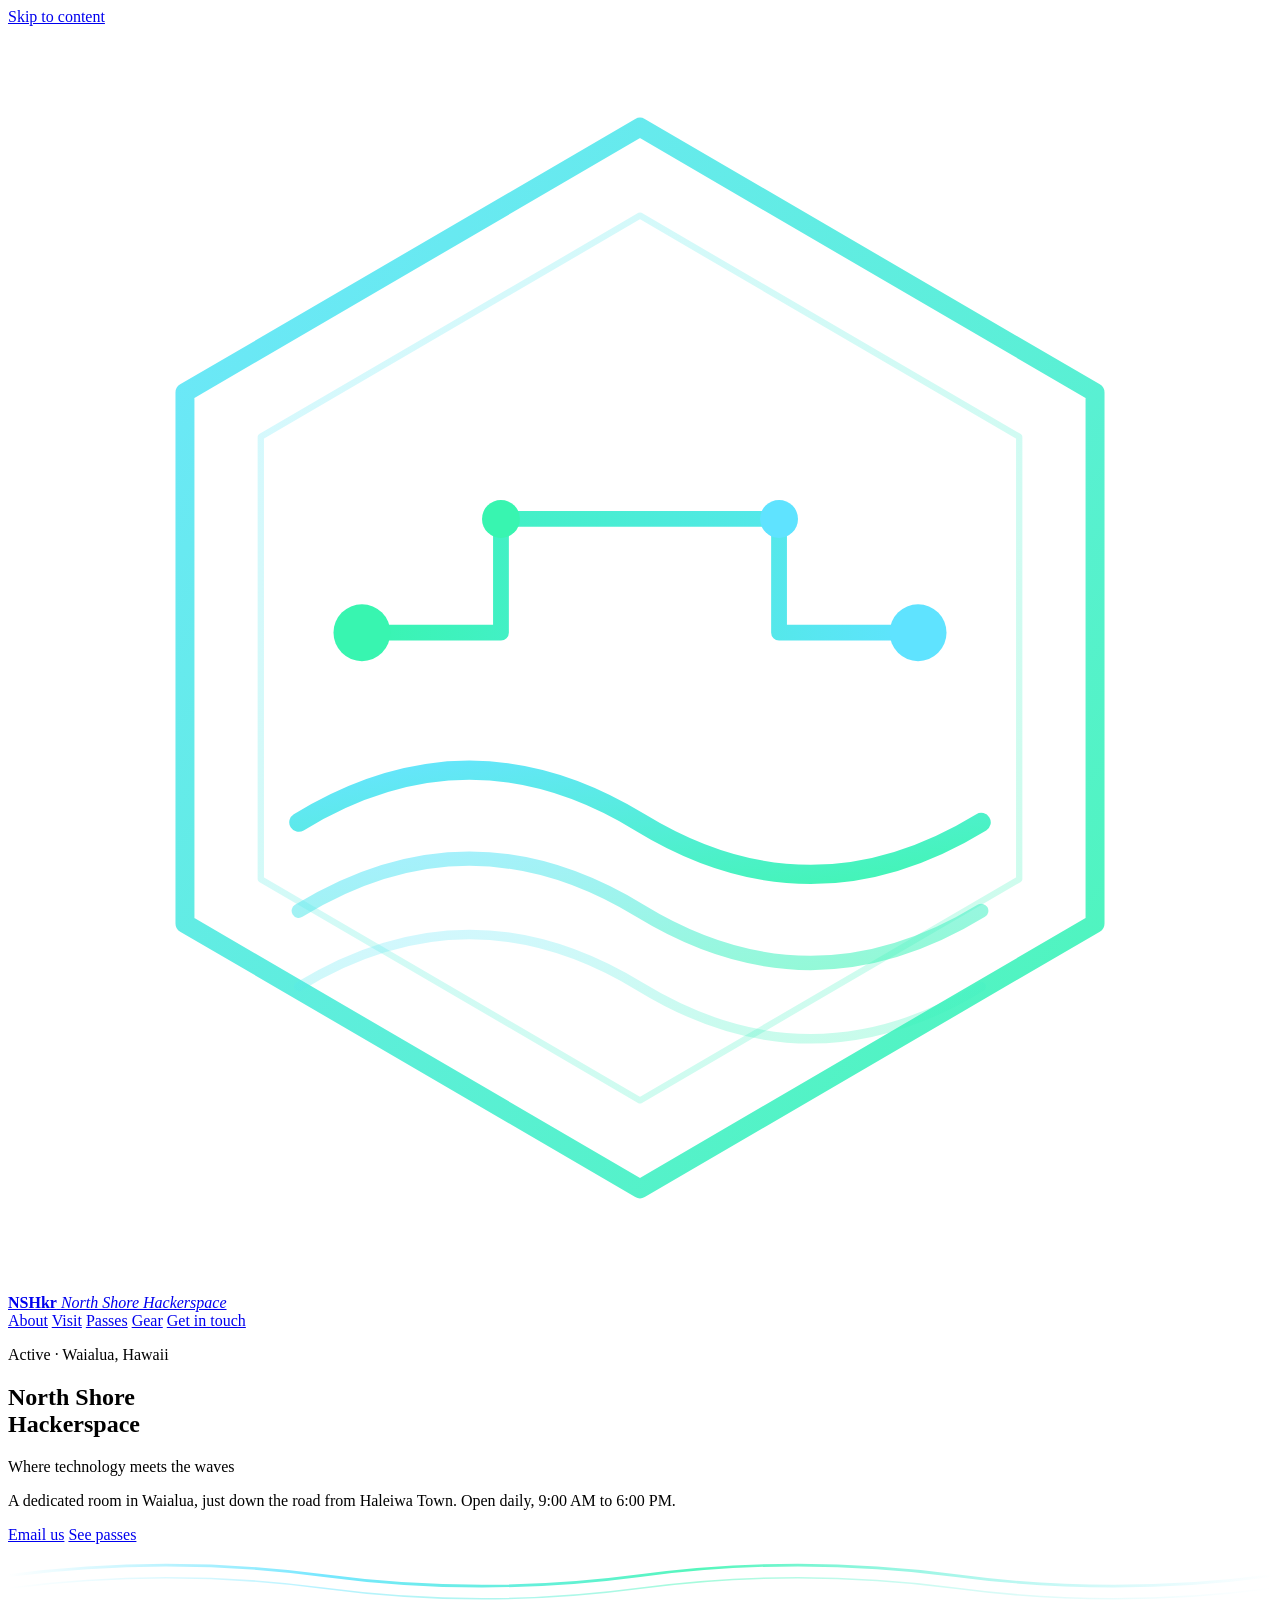
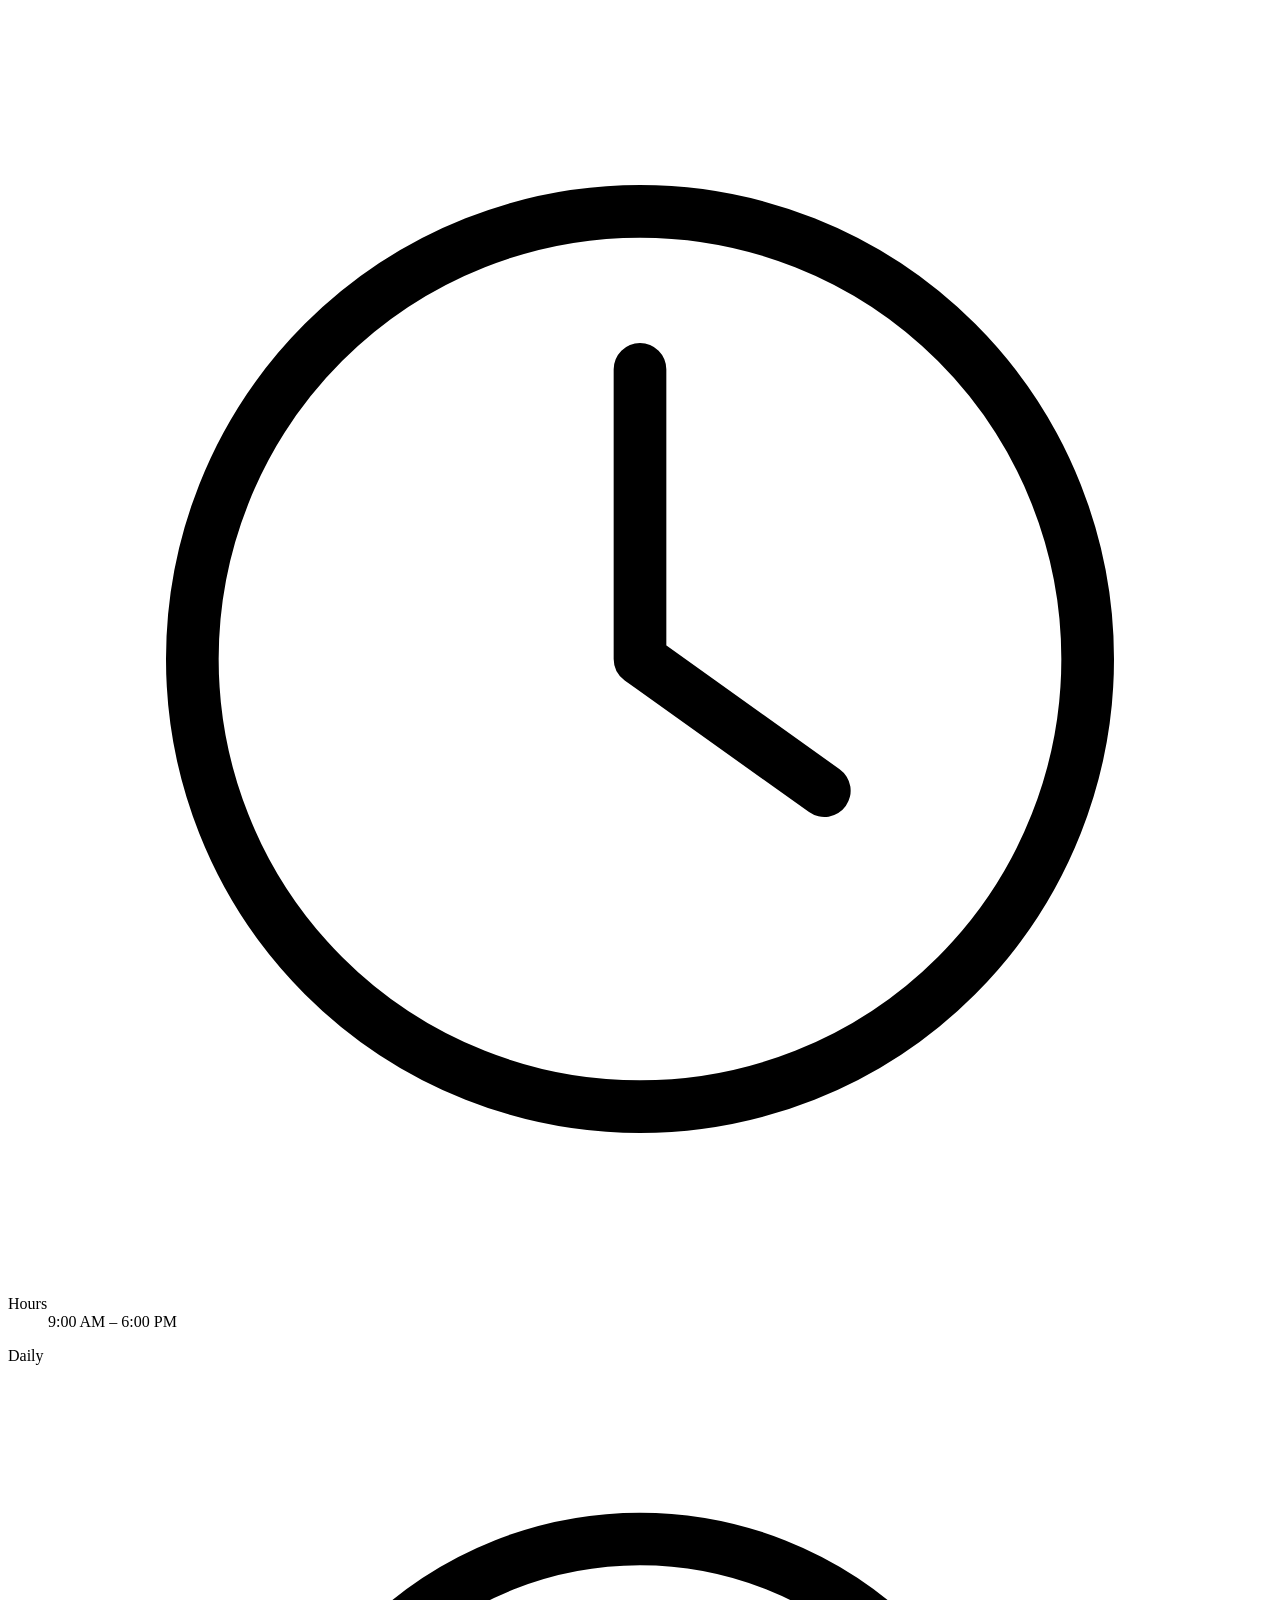
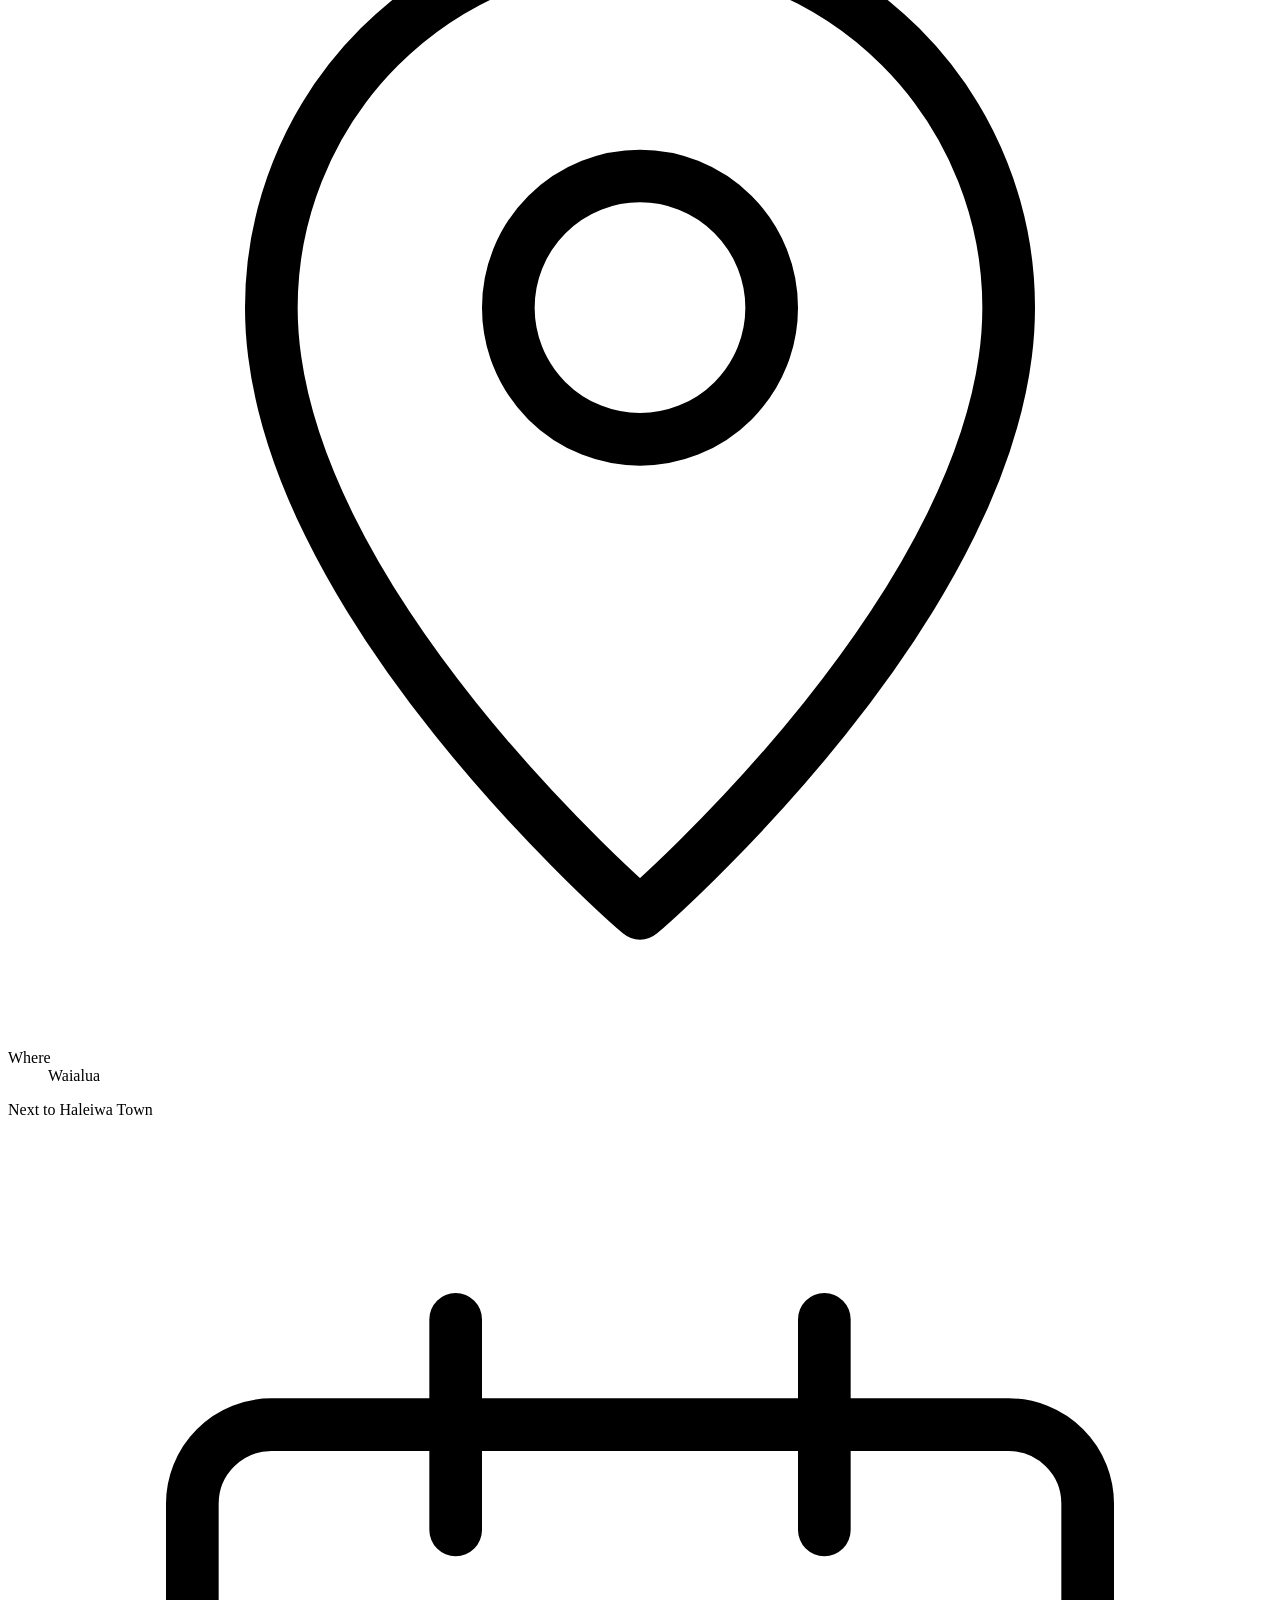
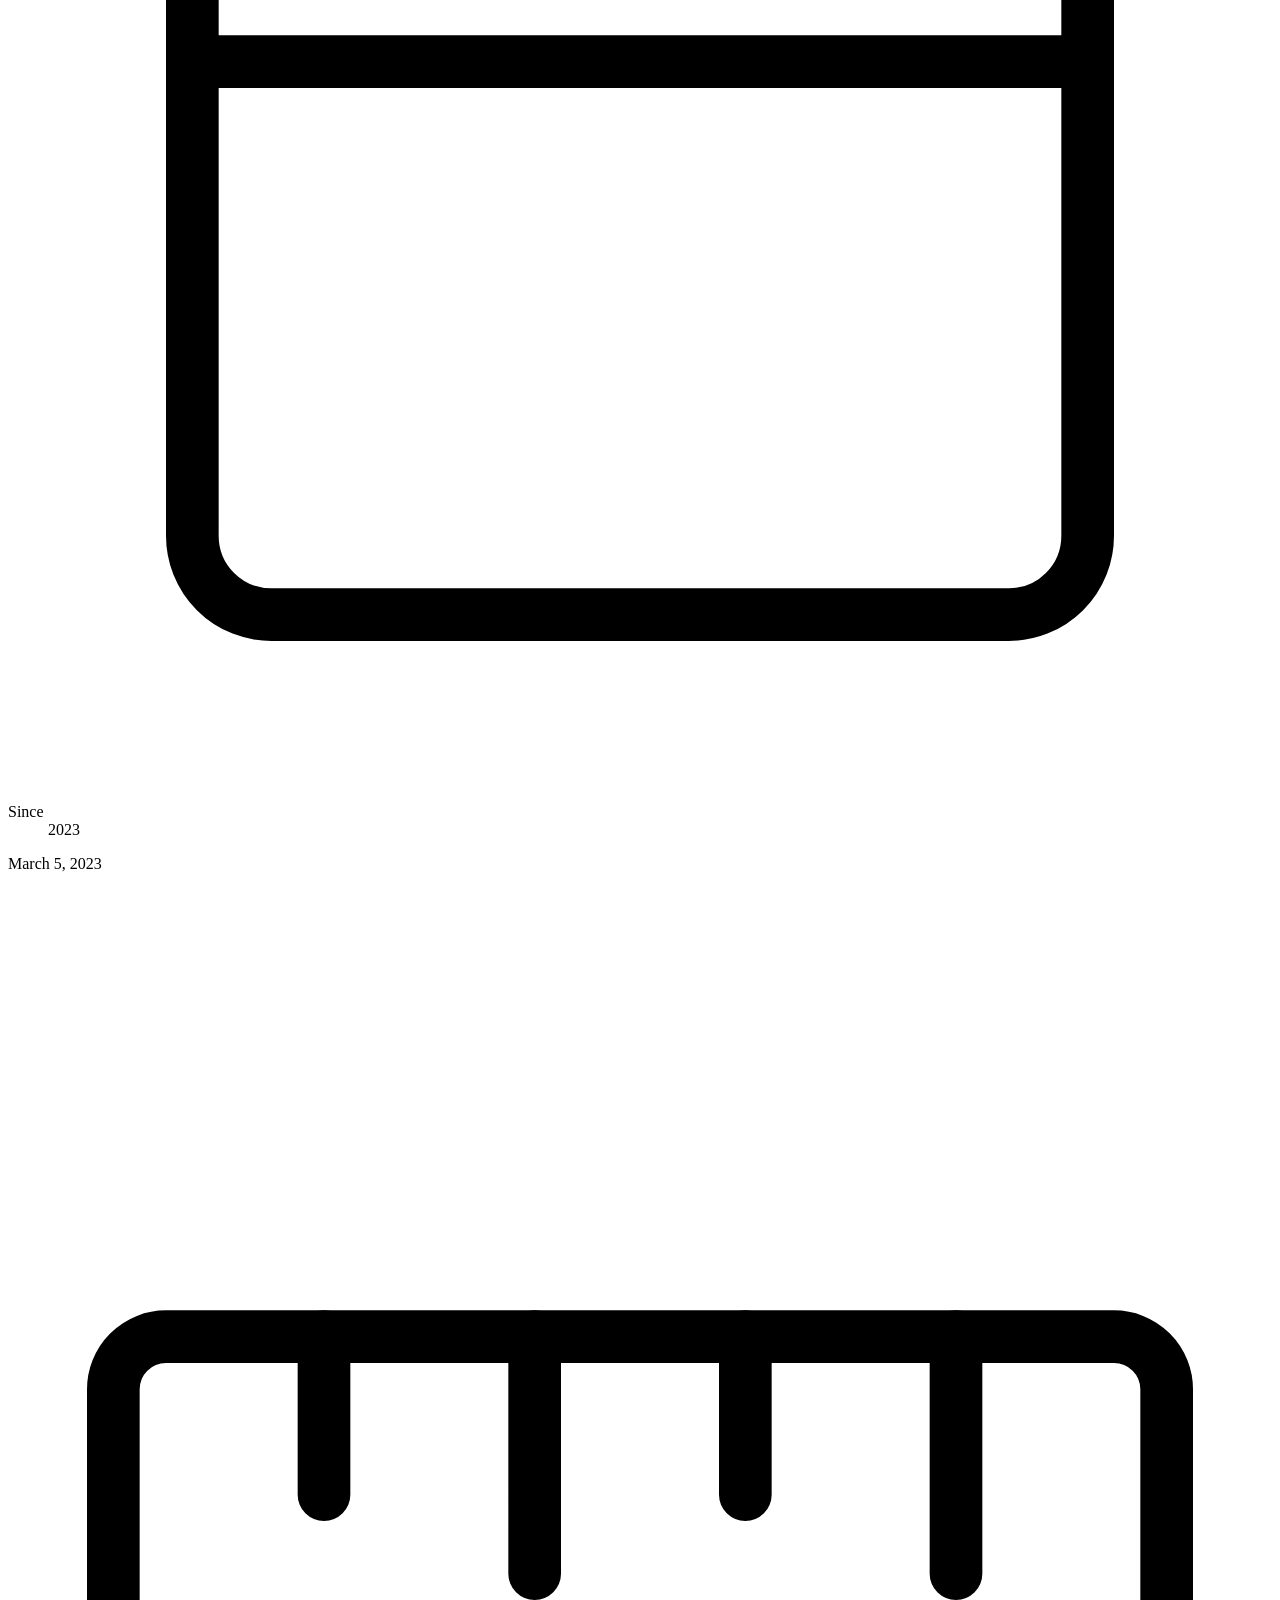
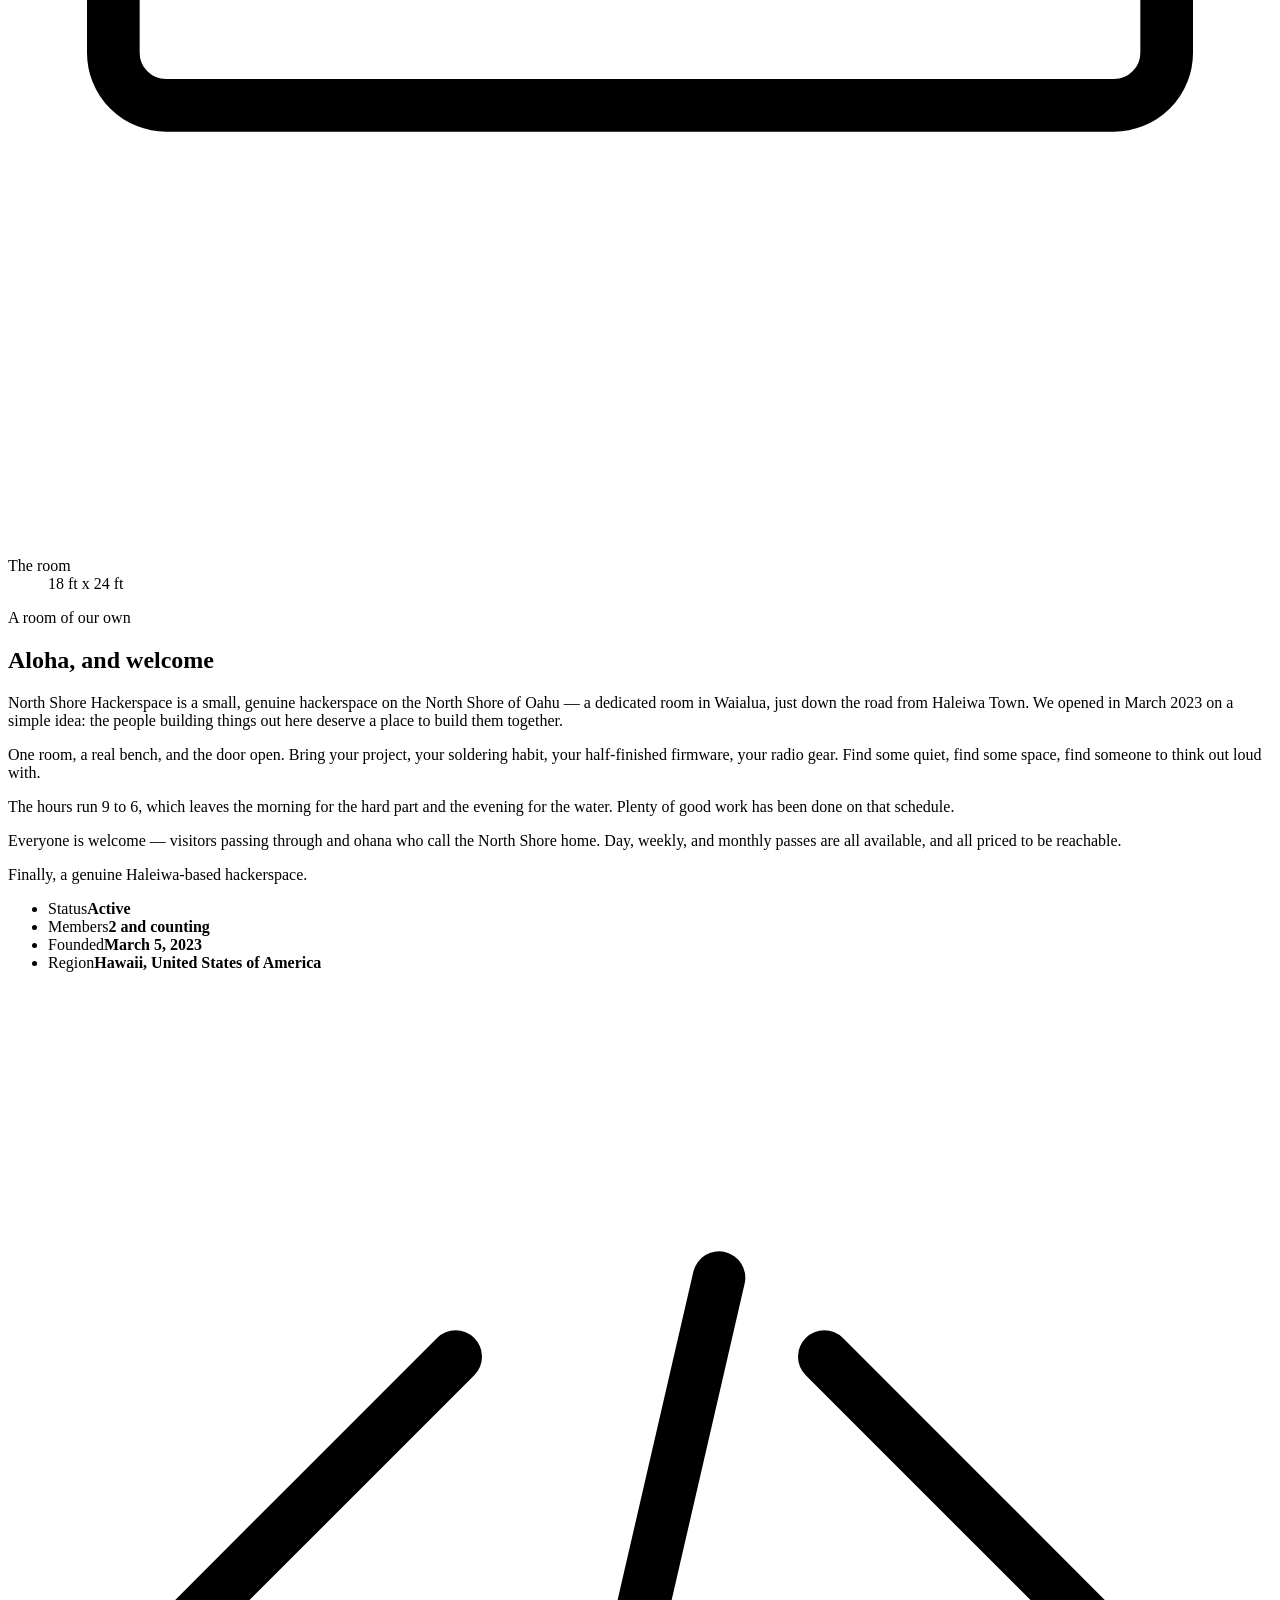
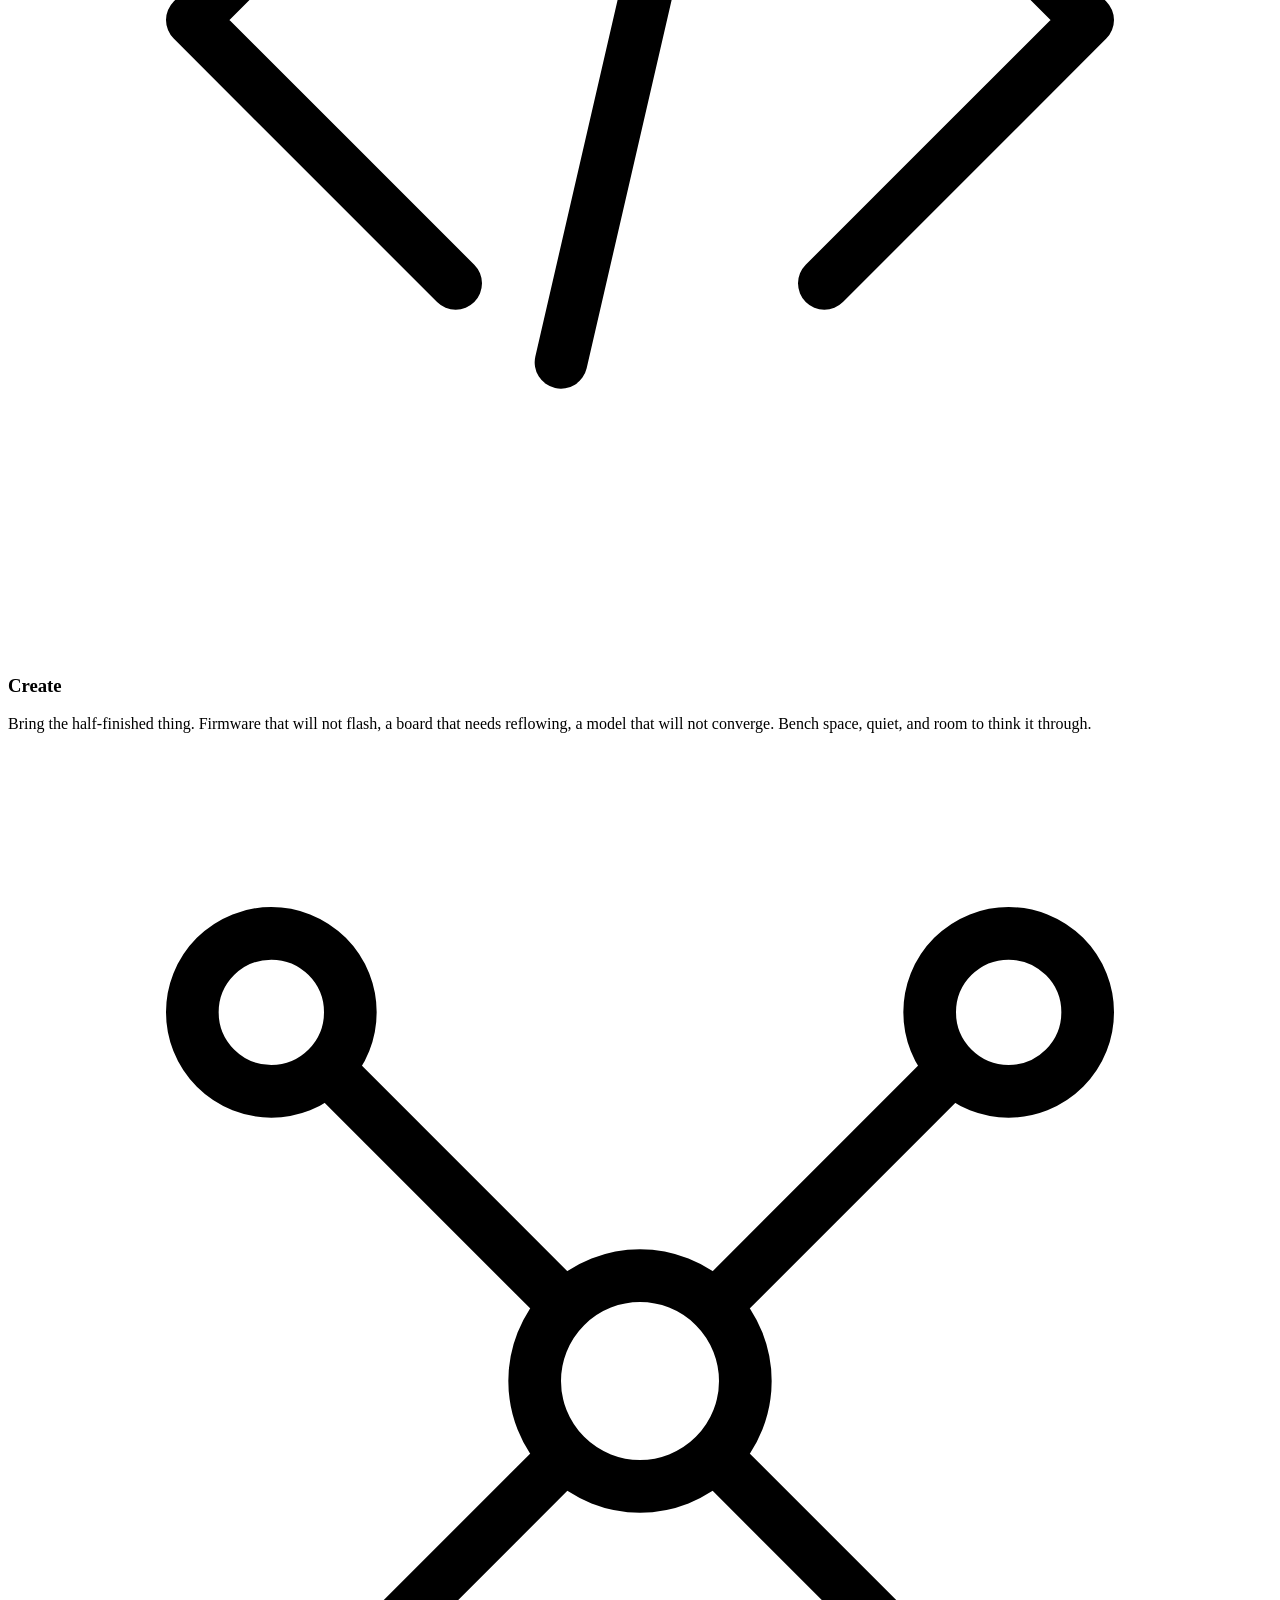
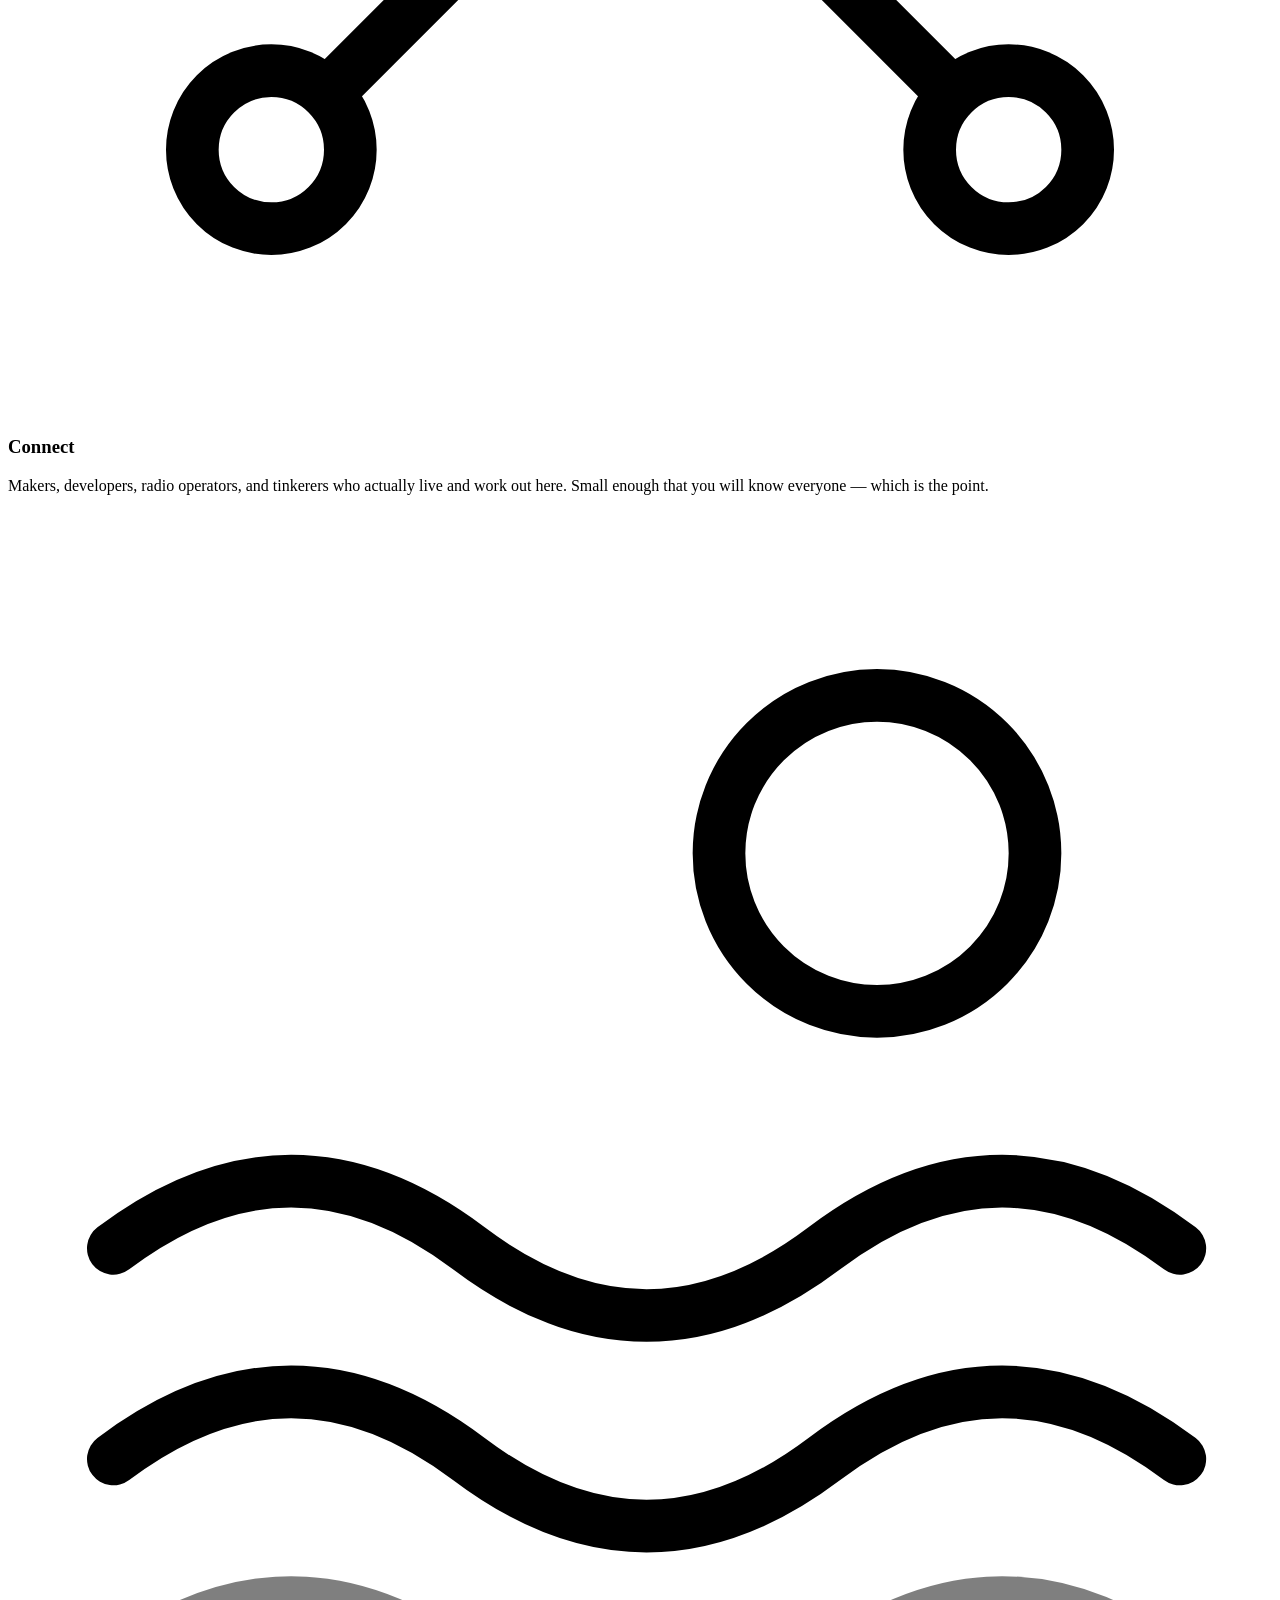
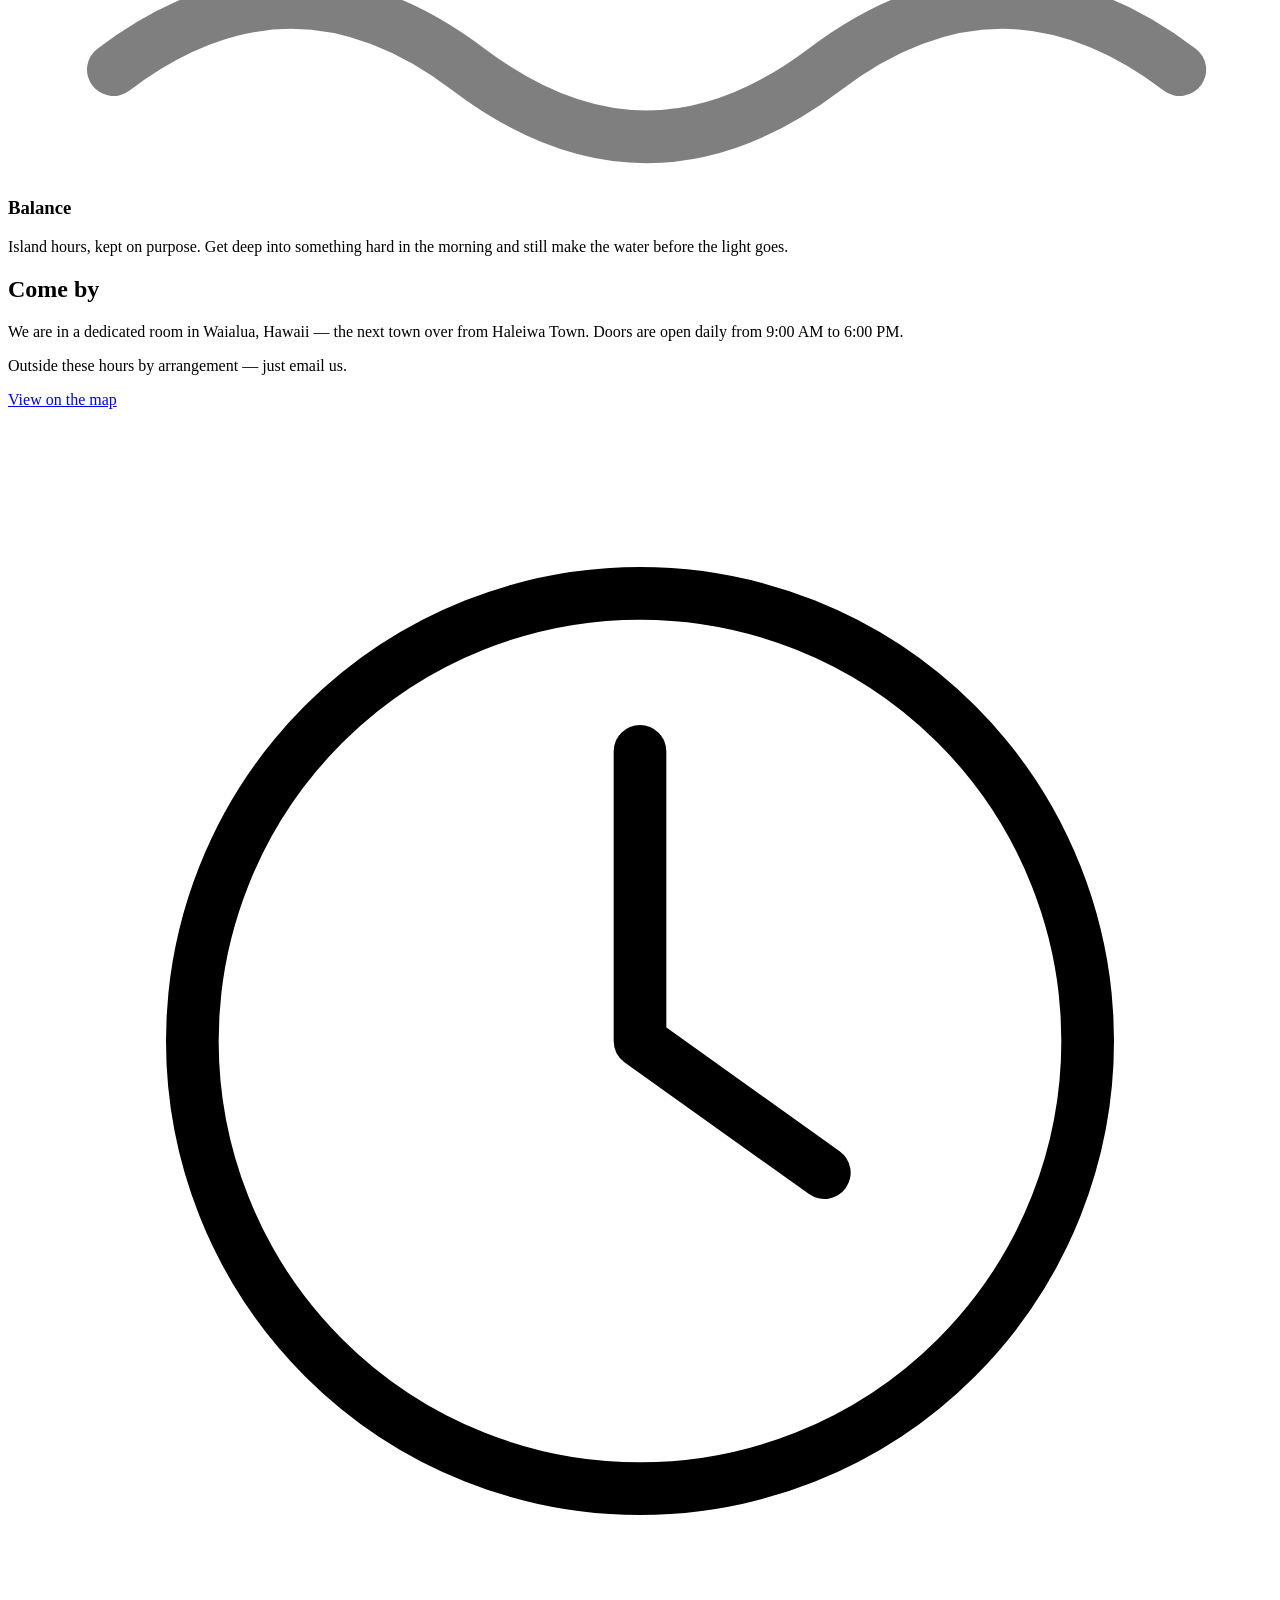
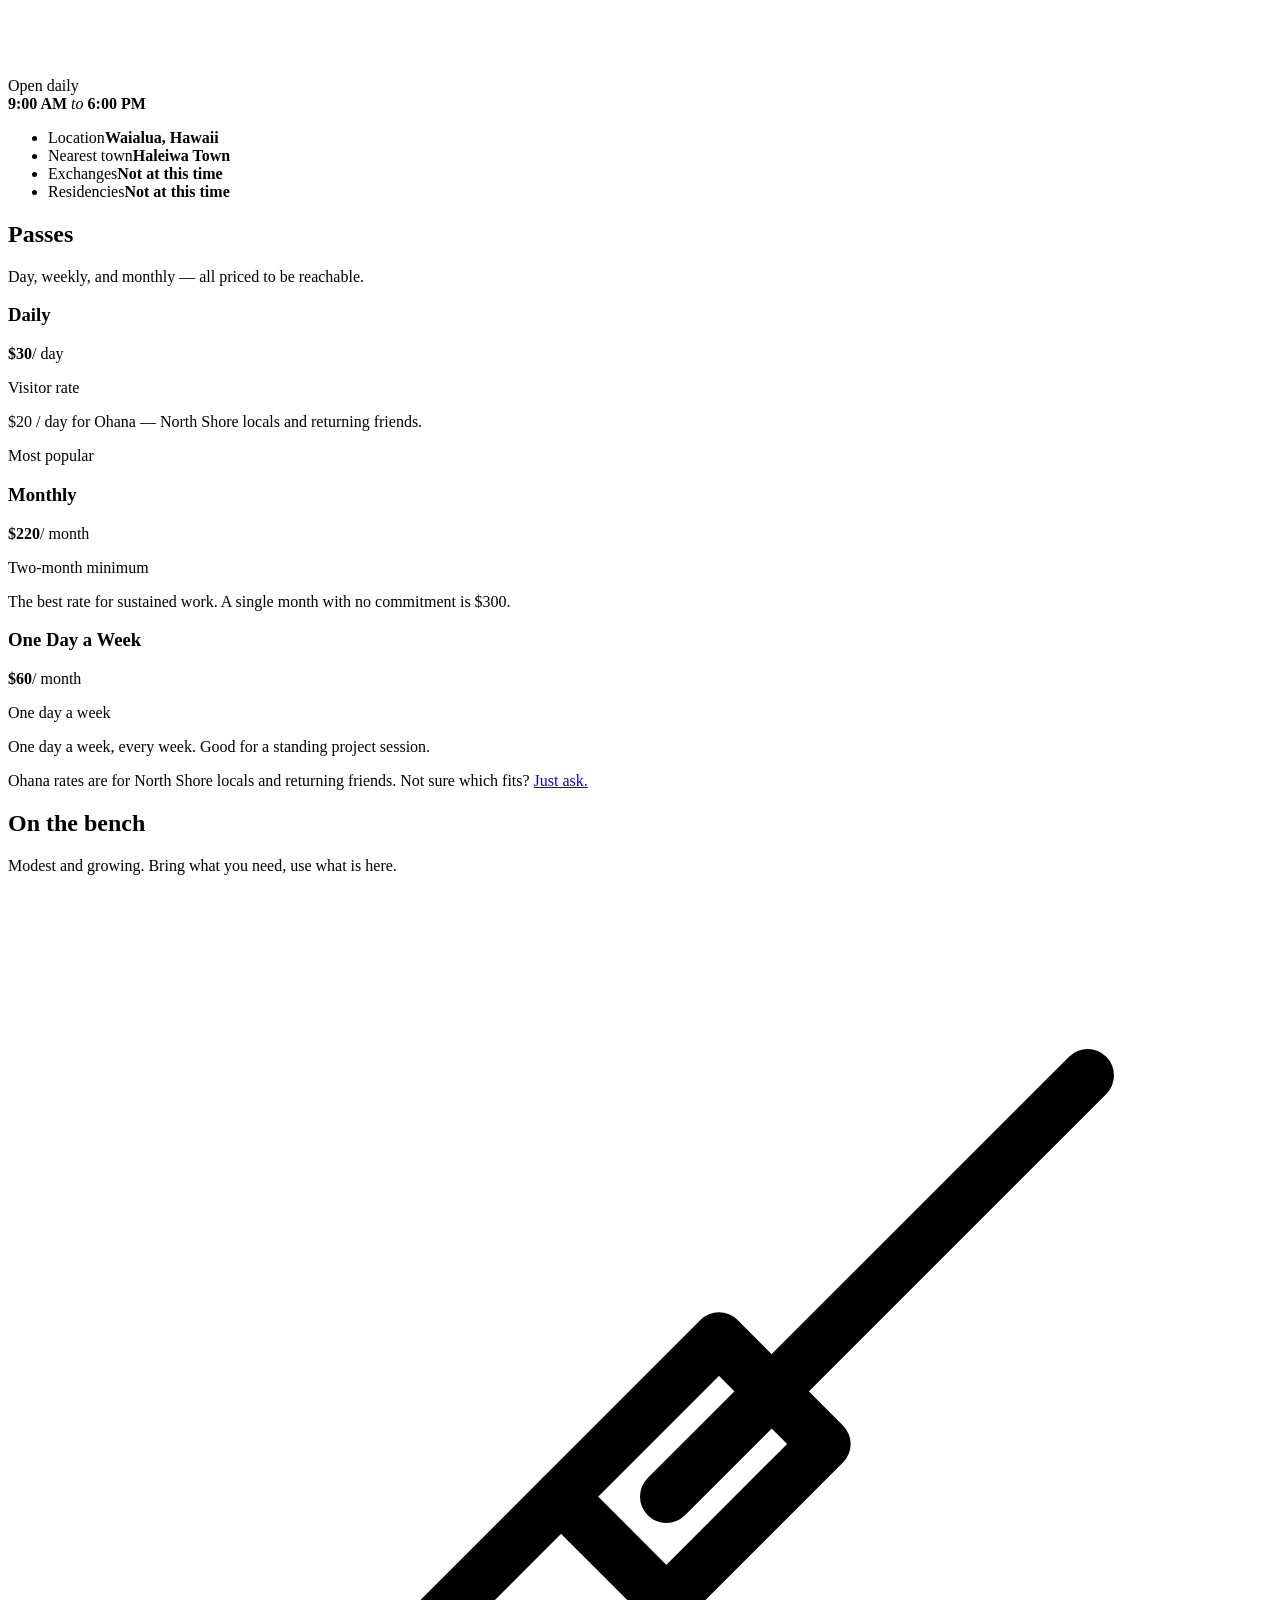
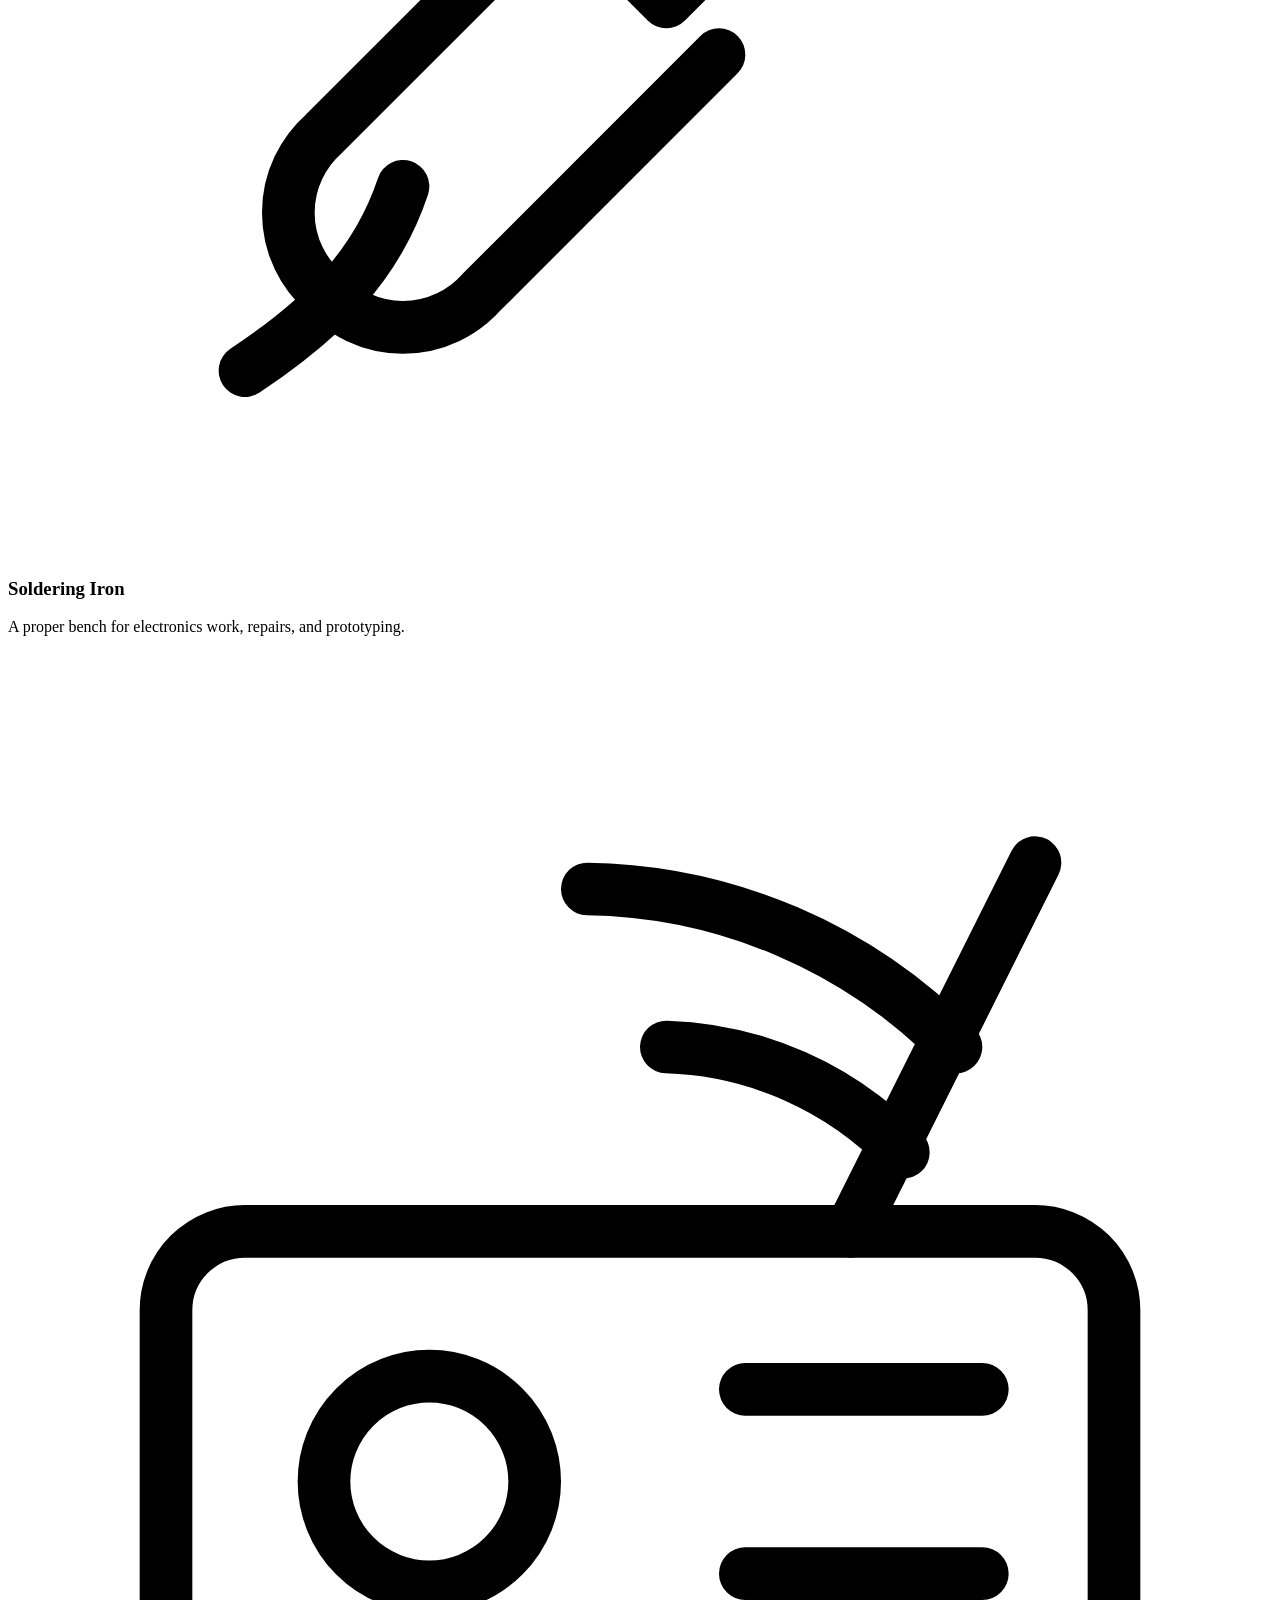
==== commit 875780d4: "chore: move the Monthly pass to the middle of the pricing row" ====
--- a/nshkr-site/public/index.html
+++ b/nshkr-site/public/index.html
@@ -4,9 +4,9 @@
 <a href=#visit>Visit</a>
 <a href=#passes>Passes</a>
 <a href=#gear>Gear</a>
-<a class="btn btn--sm" href=mailto:Hello@NSHkr.Space>Get in touch</a></nav></div></header><main id=main><section class=hero><div class="wrap hero__inner"><p class=pill data-reveal><span class=pill__dot></span>
+<!--email_off--><a class="btn btn--sm" href=mailto:Hello@NSHkr.Space>Get in touch</a><!--/email_off--></nav></div></header><main id=main><section class=hero><div class="wrap hero__inner"><p class=pill data-reveal><span class=pill__dot></span>
 Active · Waialua, Hawaii</p><h1 class=hero__title data-reveal>North Shore<br><span class=grad>Hackerspace</span></h1><p class=hero__tagline data-reveal>Where technology meets the waves</p><p class=hero__lede data-reveal>A dedicated room in Waialua, just down the road from Haleiwa Town.
-Open daily, 9:00 AM to 6:00 PM.</p><div class=hero__cta data-reveal><a class=btn href=mailto:Hello@NSHkr.Space>Email us</a>
+Open daily, 9:00 AM to 6:00 PM.</p><div class=hero__cta data-reveal><!--email_off--><a class=btn href=mailto:Hello@NSHkr.Space>Email us</a><!--/email_off-->
 <a class="btn btn--ghost" href=#passes>See passes</a></div><div class=hero__wave aria-hidden=true><svg class="swell" viewBox="0 0 1200 60" preserveAspectRatio="none" aria-hidden="true"><defs><linearGradient id="swell-g" x1="0" y1="0" x2="100%" y2="0"><stop offset="0" stop-color="#5fe3ff" stop-opacity="0"/><stop offset="25%" stop-color="#5fe3ff"/><stop offset="55%" stop-color="#38f5b0"/><stop offset="100%" stop-color="#5fe3ff" stop-opacity="0"/></linearGradient></defs><path d="M0 30q150-20 3e2.0t3e2.0 3e2.0 3e2.0" stroke="url(#swell-g)" stroke-width="2.5" fill="none" opacity=".85"/><path d="M0 42q150-20 3e2.0t3e2.0 3e2.0 3e2.0" stroke="url(#swell-g)" stroke-width="1.5" fill="none" opacity=".45"/></svg></div></div></section><section class=facts><div class=wrap><dl class=facts__grid><div class=fact data-reveal><dt><svg class="ico" viewBox="0 0 48 48" fill="none" aria-hidden="true" stroke="currentColor" stroke-width="2" stroke-linecap="round" stroke-linejoin="round"><circle cx="24" cy="24" r="17"/><path d="M24 13v11l7 5"/></svg>
 Hours</dt><dd>9:00 AM – 6:00 PM</dd><p>Daily</p></div><div class=fact data-reveal><dt><svg class="ico" viewBox="0 0 48 48" fill="none" aria-hidden="true" stroke="currentColor" stroke-width="2" stroke-linecap="round" stroke-linejoin="round"><path d="M24 43s14-12 14-23a14 14 0 10-28 0c0 11 14 23 14 23z"/><circle cx="24" cy="20" r="5"/></svg>
 Where</dt><dd>Waialua</dd><p>Next to Haleiwa Town</p></div><div class=fact data-reveal><dt><svg class="ico" viewBox="0 0 48 48" fill="none" aria-hidden="true" stroke="currentColor" stroke-width="2" stroke-linecap="round" stroke-linejoin="round"><rect x="7" y="11" width="34" height="30" rx="3"/><path d="M7 20h34M17 7v8M31 7v8"/></svg>
@@ -24,8 +24,8 @@
 9:00 AM to 6:00 PM.</p><p class=note>Outside these hours by arrangement — just email us.</p><a class="btn btn--ghost" href="https://www.openstreetmap.org/?mlat=21.573167&mlon=-158.122837#map=14/21.573167/-158.122837" target=_blank rel=noopener>View on the map</a></div><div class=hourscard data-reveal><div class=hourscard__top><svg class="ico" viewBox="0 0 48 48" fill="none" aria-hidden="true" stroke="currentColor" stroke-width="2" stroke-linecap="round" stroke-linejoin="round"><circle cx="24" cy="24" r="17"/><path d="M24 13v11l7 5"/></svg>
 <span>Open daily</span></div><div class=hourscard__time><b>9:00 AM</b>
 <i>to</i>
-<b>6:00 PM</b></div><ul class=hourscard__list><li><span>Location</span><b>Waialua, Hawaii</b></li><li><span>Nearest town</span><b>Haleiwa Town</b></li><li><span>Exchanges</span><b>Not at this time</b></li><li><span>Residencies</span><b>Not at this time</b></li></ul></div></div></section><section class=passes id=passes><div class=wrap><div class=sechead data-reveal><h2 class=h2>Passes</h2><p class=lede>Day, weekly, and monthly — all priced to be reachable.</p></div><div class=plans><article class=plan data-reveal><h3>Daily</h3><p class=plan__price><b>$30</b><span>/ day</span></p><p class=plan__note>Visitor rate</p><p class=plan__detail>$20 / day for Ohana — North Shore locals and returning friends.</p></article><article class=plan data-reveal><h3>One Day a Week</h3><p class=plan__price><b>$60</b><span>/ month</span></p><p class=plan__note>One day a week</p><p class=plan__detail>One day a week, every week. Good for a standing project session.</p></article><article class="plan plan--featured" data-reveal><span class=plan__tag>Most popular</span><h3>Monthly</h3><p class=plan__price><b>$220</b><span>/ month</span></p><p class=plan__note>Two-month minimum</p><p class=plan__detail>The best rate for sustained work. A single month with no commitment is $300.</p></article></div><p class=passes__foot data-reveal>Ohana rates are for North Shore locals and returning friends.
-Not sure which fits? <a href=mailto:Hello@NSHkr.Space>Just ask.</a></p></div></section><section class=gear id=gear><div class=wrap><div class=sechead data-reveal><h2 class=h2>On the bench</h2><p class=lede>Modest and growing. Bring what you need, use what is here.</p></div><div class=gear__grid><article class=gear__item data-reveal><span class=gear__icon><svg class="ico" viewBox="0 0 48 48" fill="none" aria-hidden="true" stroke="currentColor" stroke-width="2" stroke-linecap="round" stroke-linejoin="round"><path d="M41 7 25 23"/><path d="m27 17 4 4-6 6-4-4z"/><path d="m21 23-9 9a4 4 0 000 6 4 4 0 006 0l9-9"/><path d="M9 41c3-2 5-4 6-7"/></svg></span><div><h3>Soldering Iron</h3><p>A proper bench for electronics work, repairs, and prototyping.</p></div></article><article class=gear__item data-reveal><span class=gear__icon><svg class="ico" viewBox="0 0 48 48" fill="none" aria-hidden="true" stroke="currentColor" stroke-width="2" stroke-linecap="round" stroke-linejoin="round"><rect x="6" y="22" width="36" height="19" rx="3"/><circle cx="16" cy="31.5" r="4"/><path d="M28 28h9m-9 7h9"/><path d="M32 22 39 8"/><path d="M25 15a13 13 0 019 4M22 9a20 20 0 0114 6"/></svg></span><div><h3>Amateur Radio Station</h3><p>Bring your callsign — or come get curious about getting one.</p></div></article></div></div></section><section class=contact id=contact><div class="wrap contact__inner" data-reveal><h2 class=h2>Come build something</h2><p class=lede>Tell us what you are working on and when you would like to come by.
+<b>6:00 PM</b></div><ul class=hourscard__list><li><span>Location</span><b>Waialua, Hawaii</b></li><li><span>Nearest town</span><b>Haleiwa Town</b></li><li><span>Exchanges</span><b>Not at this time</b></li><li><span>Residencies</span><b>Not at this time</b></li></ul></div></div></section><section class=passes id=passes><div class=wrap><div class=sechead data-reveal><h2 class=h2>Passes</h2><p class=lede>Day, weekly, and monthly — all priced to be reachable.</p></div><div class=plans><article class=plan data-reveal><h3>Daily</h3><p class=plan__price><b>$30</b><span>/ day</span></p><p class=plan__note>Visitor rate</p><p class=plan__detail>$20 / day for Ohana — North Shore locals and returning friends.</p></article><article class="plan plan--featured" data-reveal><span class=plan__tag>Most popular</span><h3>Monthly</h3><p class=plan__price><b>$220</b><span>/ month</span></p><p class=plan__note>Two-month minimum</p><p class=plan__detail>The best rate for sustained work. A single month with no commitment is $300.</p></article><article class=plan data-reveal><h3>One Day a Week</h3><p class=plan__price><b>$60</b><span>/ month</span></p><p class=plan__note>One day a week</p><p class=plan__detail>One day a week, every week. Good for a standing project session.</p></article></div><p class=passes__foot data-reveal>Ohana rates are for North Shore locals and returning friends.
+Not sure which fits? <!--email_off--><a href=mailto:Hello@NSHkr.Space>Just ask.</a><!--/email_off--></p></div></section><section class=gear id=gear><div class=wrap><div class=sechead data-reveal><h2 class=h2>On the bench</h2><p class=lede>Modest and growing. Bring what you need, use what is here.</p></div><div class=gear__grid><article class=gear__item data-reveal><span class=gear__icon><svg class="ico" viewBox="0 0 48 48" fill="none" aria-hidden="true" stroke="currentColor" stroke-width="2" stroke-linecap="round" stroke-linejoin="round"><path d="M41 7 25 23"/><path d="m27 17 4 4-6 6-4-4z"/><path d="m21 23-9 9a4 4 0 000 6 4 4 0 006 0l9-9"/><path d="M9 41c3-2 5-4 6-7"/></svg></span><div><h3>Soldering Iron</h3><p>A proper bench for electronics work, repairs, and prototyping.</p></div></article><article class=gear__item data-reveal><span class=gear__icon><svg class="ico" viewBox="0 0 48 48" fill="none" aria-hidden="true" stroke="currentColor" stroke-width="2" stroke-linecap="round" stroke-linejoin="round"><rect x="6" y="22" width="36" height="19" rx="3"/><circle cx="16" cy="31.5" r="4"/><path d="M28 28h9m-9 7h9"/><path d="M32 22 39 8"/><path d="M25 15a13 13 0 019 4M22 9a20 20 0 0114 6"/></svg></span><div><h3>Amateur Radio Station</h3><p>Bring your callsign — or come get curious about getting one.</p></div></article></div></div></section><section class=contact id=contact><div class="wrap contact__inner" data-reveal><h2 class=h2>Come build something</h2><p class=lede>Tell us what you are working on and when you would like to come by.
 We answer every email.</p><div class=contact__btns><!--email_off--><a class=btn href=mailto:Hello@NSHkr.Space><svg class="ico" viewBox="0 0 48 48" fill="none" aria-hidden="true" stroke="currentColor" stroke-width="2" stroke-linecap="round" stroke-linejoin="round"><rect x="5" y="11" width="38" height="26" rx="3"/><path d="m5 15 19 12 19-12"/></svg>
 Hello@NSHkr.Space</a><!--/email_off--></div><p class=aloha>Aloha</p></div></section></main><footer class=foot><div class=foot__wave aria-hidden=true><svg class="swell" viewBox="0 0 1200 60" preserveAspectRatio="none" aria-hidden="true"><defs><linearGradient id="swell-g" x1="0" y1="0" x2="100%" y2="0"><stop offset="0" stop-color="#5fe3ff" stop-opacity="0"/><stop offset="25%" stop-color="#5fe3ff"/><stop offset="55%" stop-color="#38f5b0"/><stop offset="100%" stop-color="#5fe3ff" stop-opacity="0"/></linearGradient></defs><path d="M0 30q150-20 3e2.0t3e2.0 3e2.0 3e2.0" stroke="url(#swell-g)" stroke-width="2.5" fill="none" opacity=".85"/><path d="M0 42q150-20 3e2.0t3e2.0 3e2.0 3e2.0" stroke="url(#swell-g)" stroke-width="1.5" fill="none" opacity=".45"/></svg></div><div class="wrap foot__inner"><div class=foot__brand><span class=foot__mark><svg viewBox="0 0 200 200" role="img" aria-label="North Shore Hackerspace"><defs><linearGradient id="lg-edge" x1="0" y1="0" x2="100%" y2="100%"><stop offset="0" stop-color="#5fe3ff"/><stop offset="100%" stop-color="#38f5b0"/></linearGradient><linearGradient id="lg-trace" x1="0" y1="0" x2="100%" y2="0"><stop offset="0" stop-color="#38f5b0"/><stop offset="100%" stop-color="#5fe3ff"/></linearGradient></defs><path d="M1e2 16l72 42v84l-72 42-72-42V58z" fill="none" stroke="url(#lg-edge)" stroke-width="3" stroke-linejoin="round" opacity=".9"/><path d="M1e2 30l60 35v70l-60 35-60-35V65z" fill="none" stroke="url(#lg-edge)" stroke-width="1" stroke-linejoin="round" opacity=".25"/><path d="M56 96h22V78h44v18h22" fill="none" stroke="url(#lg-trace)" stroke-width="2.5" stroke-linecap="round" stroke-linejoin="round"/><circle cx="56" cy="96" r="4.5" fill="#38f5b0"/><circle cx="144" cy="96" r="4.5" fill="#5fe3ff"/><circle cx="78" cy="78" r="3" fill="#38f5b0"/><circle cx="122" cy="78" r="3" fill="#5fe3ff"/><path d="M46 126c18-11 36-11 54 0s36 11 54 0" fill="none" stroke="url(#lg-edge)" stroke-width="3" stroke-linecap="round" opacity=".95"/><path d="M46 140c18-11 36-11 54 0s36 11 54 0" fill="none" stroke="url(#lg-edge)" stroke-width="2.25" stroke-linecap="round" opacity=".55"/><path d="M46 152c18-11 36-11 54 0s36 11 54 0" fill="none" stroke="url(#lg-edge)" stroke-width="1.5" stroke-linecap="round" opacity=".28"/></svg></span><div><b>North Shore Hackerspace</b>
 <span>Waialua, Hawaii · United States of America</span></div></div><nav class=foot__links aria-label=Footer><!--email_off--><a href=mailto:Hello@NSHkr.Space>Hello@NSHkr.Space</a>
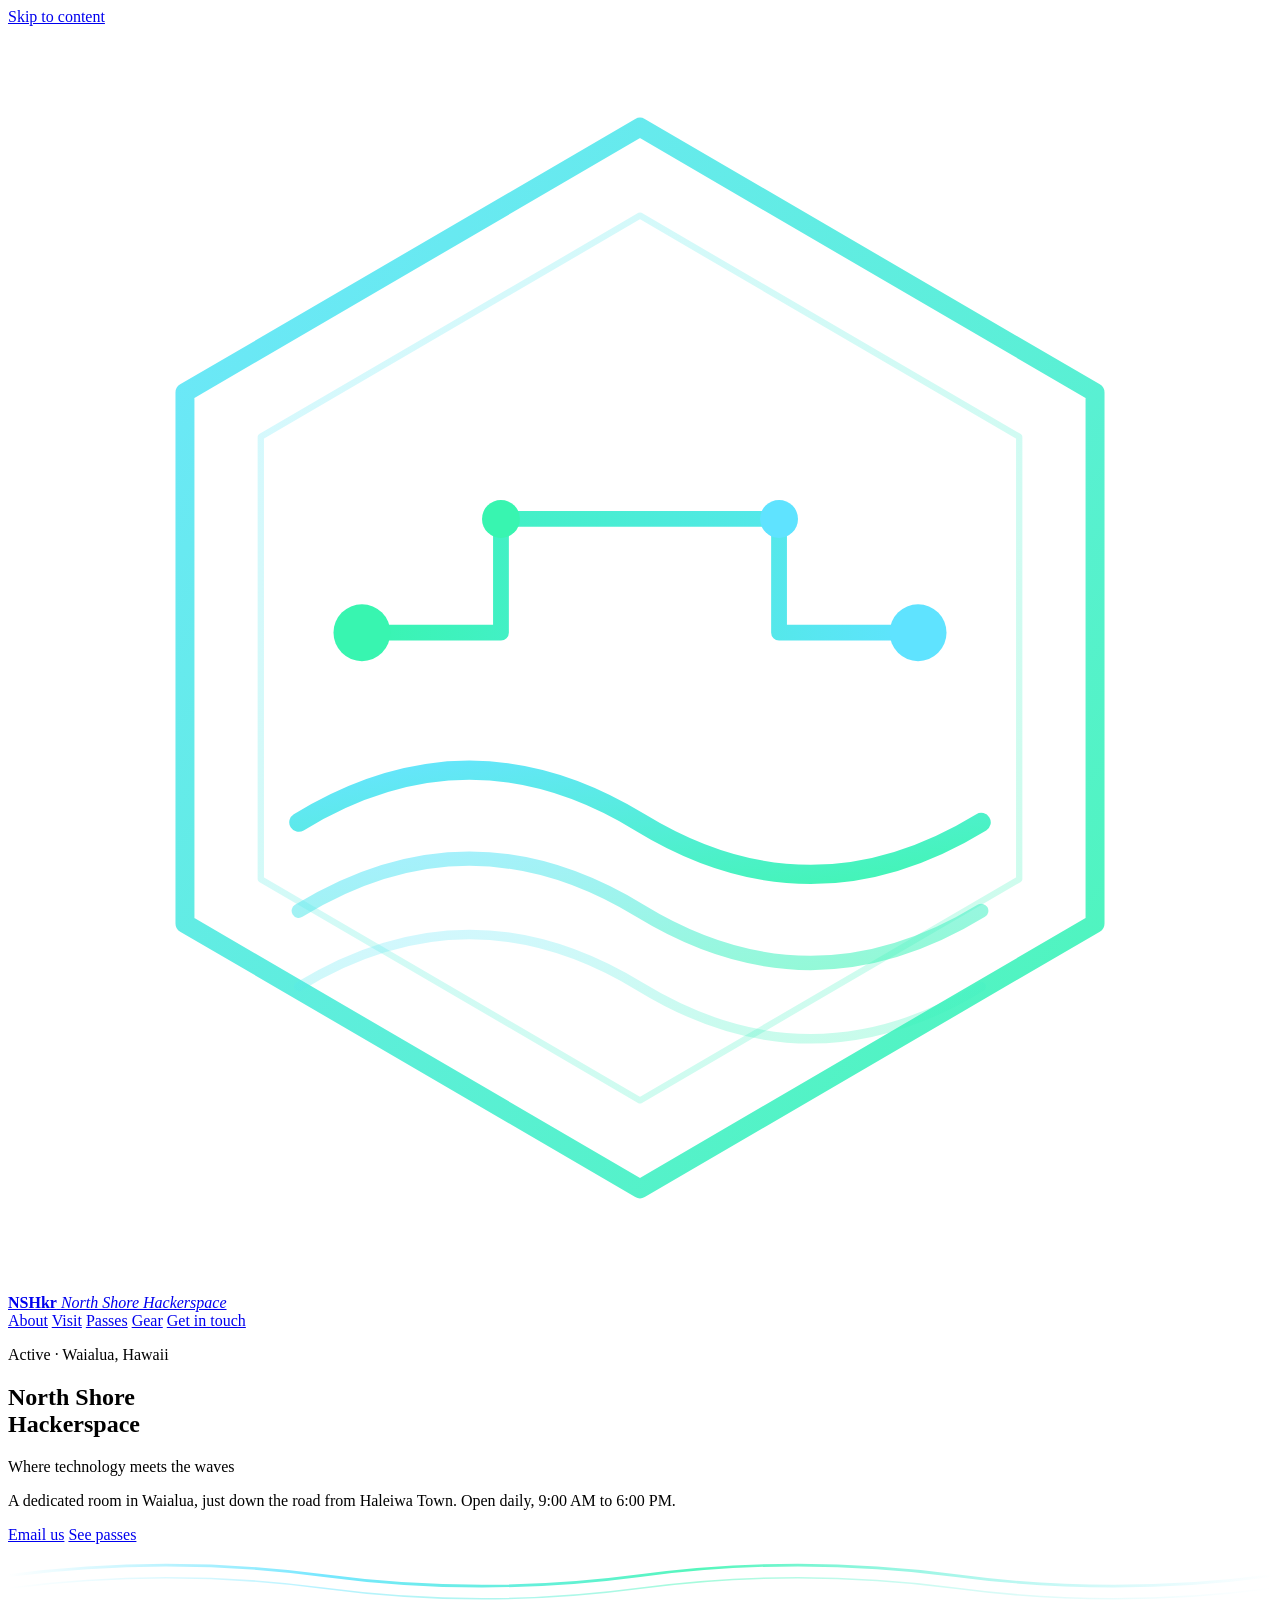
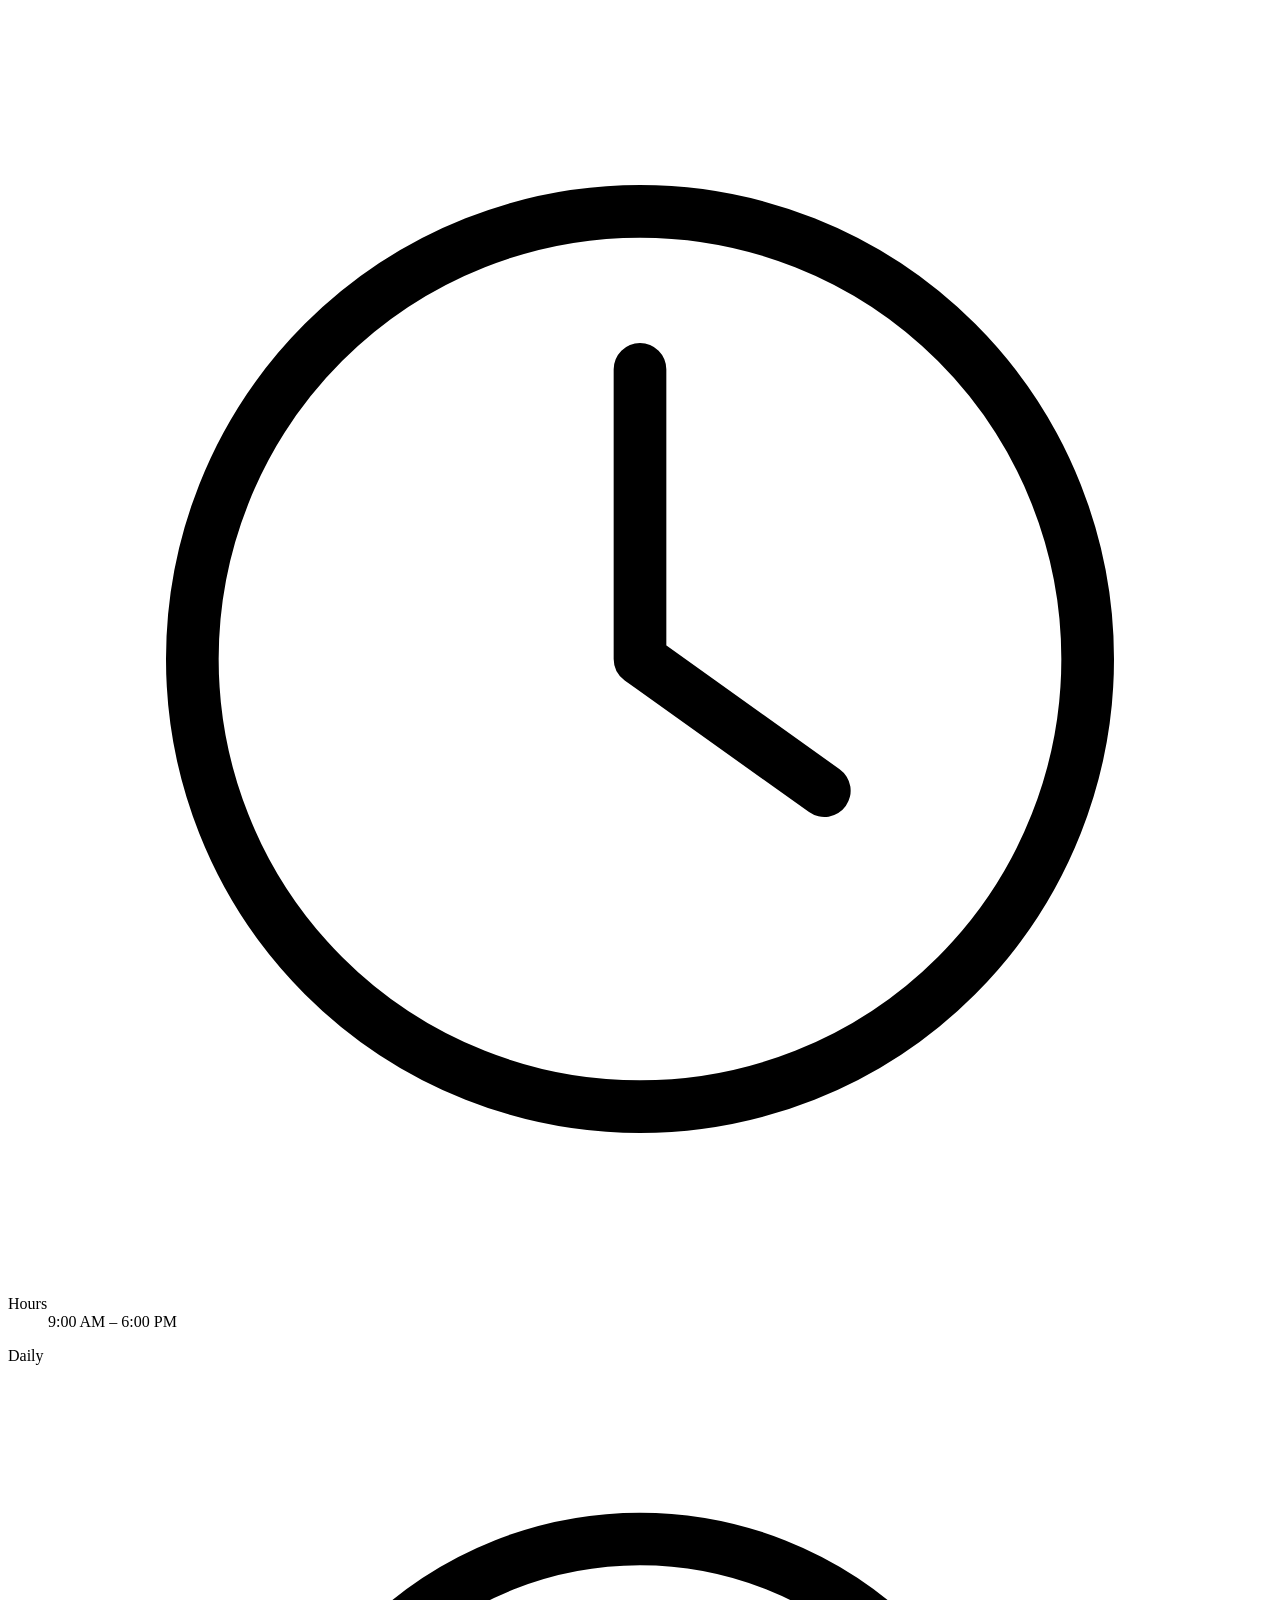
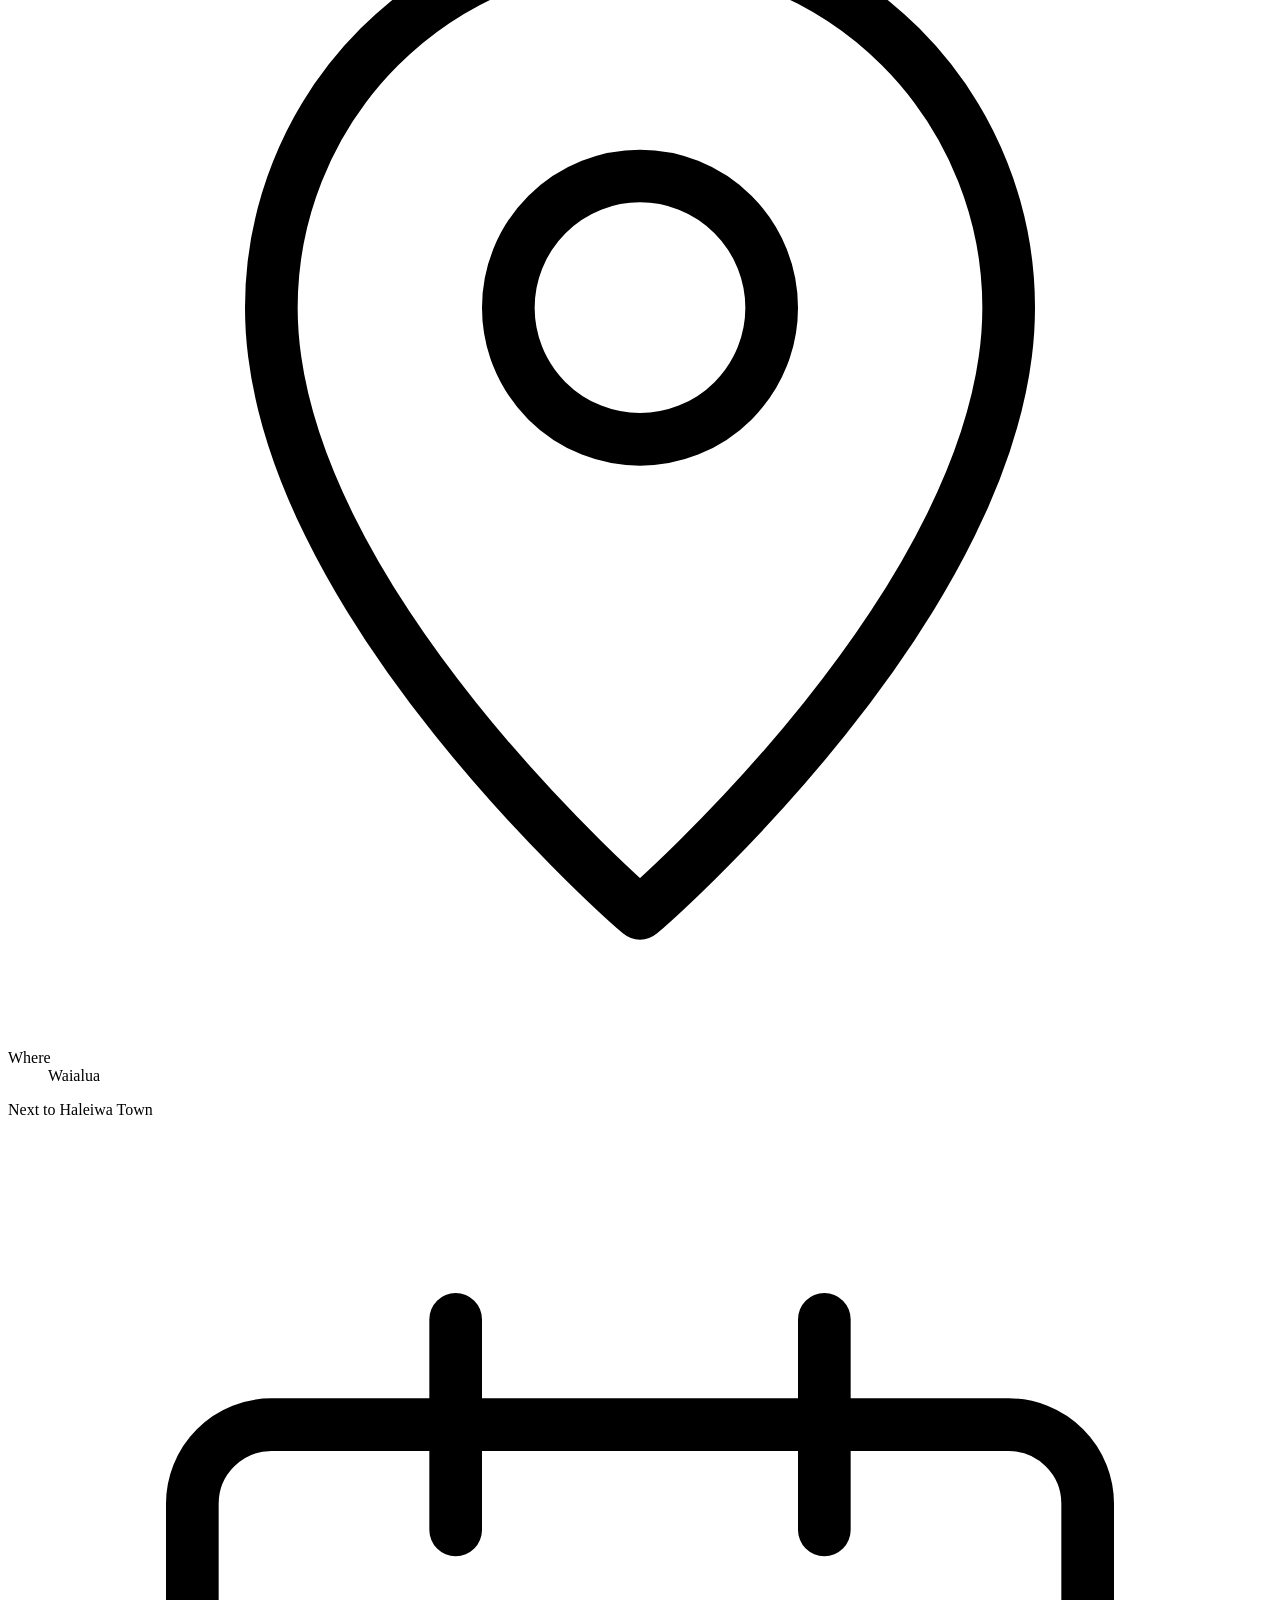
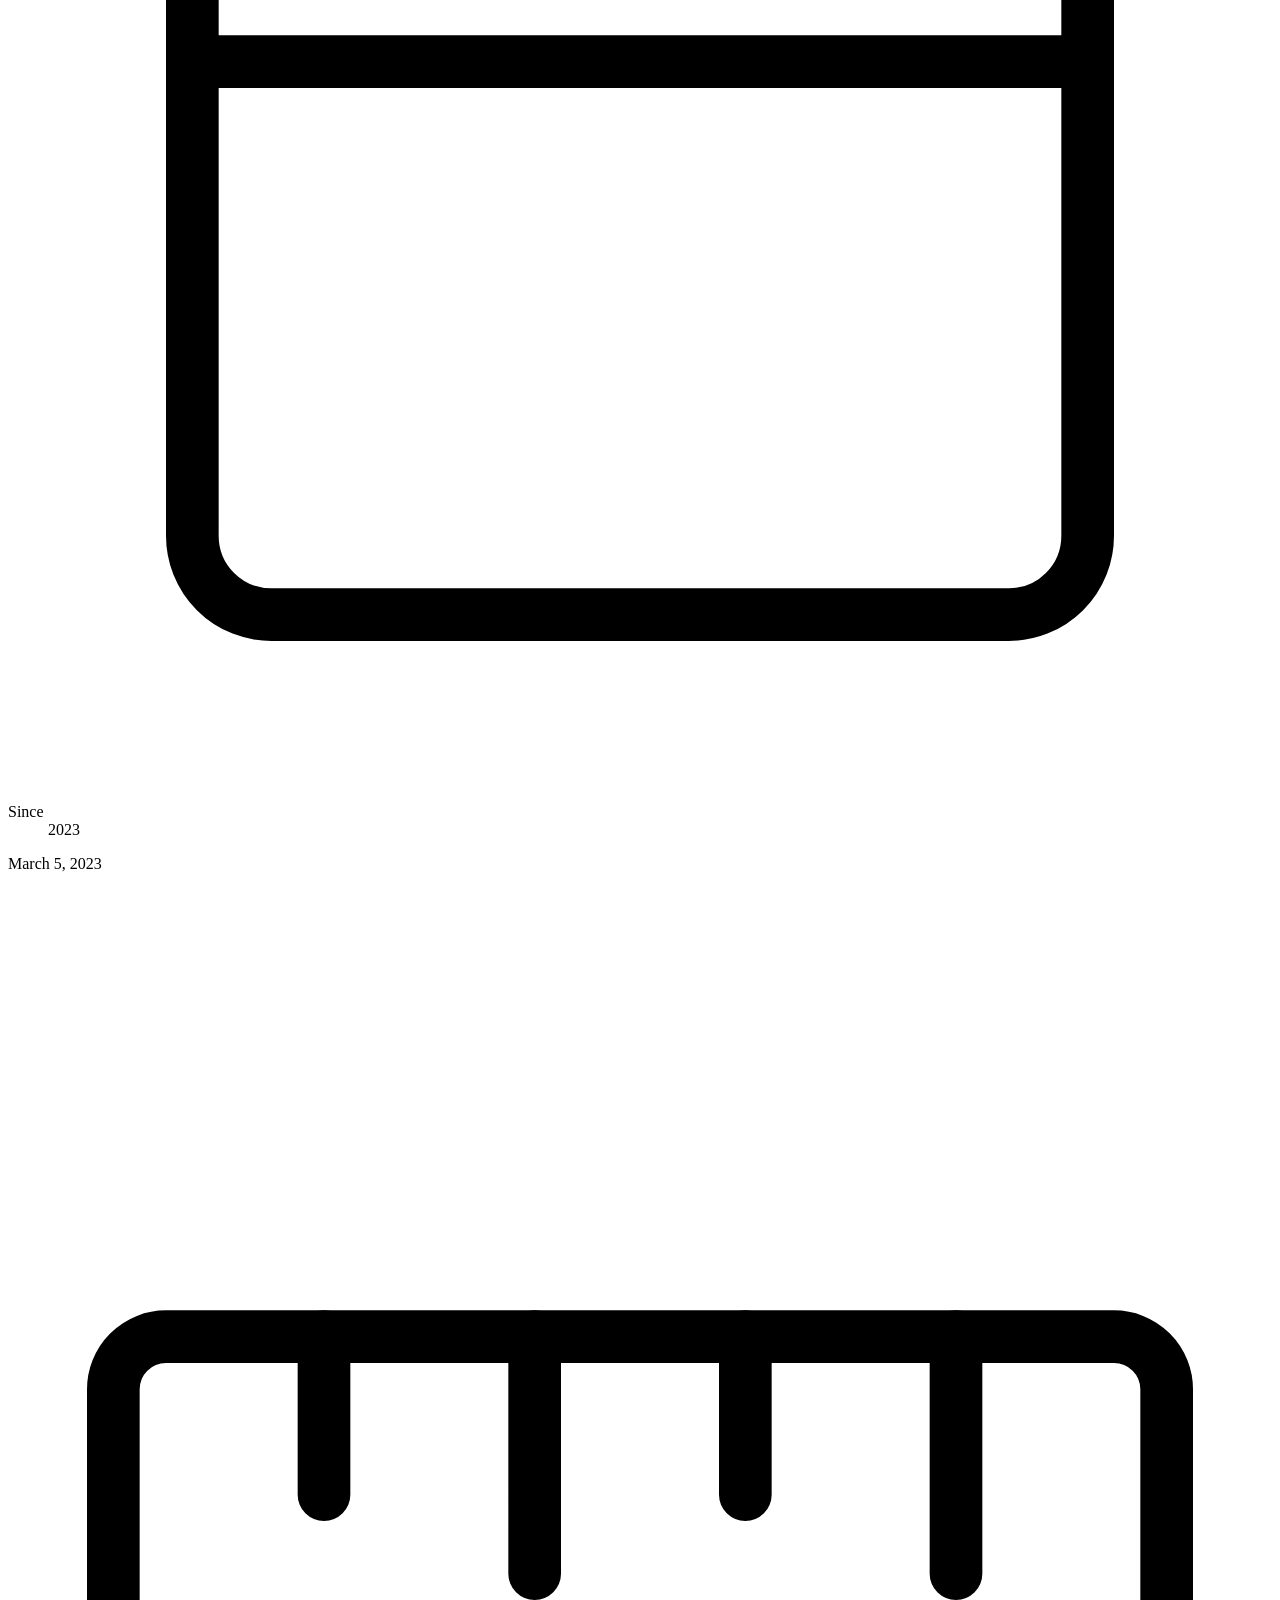
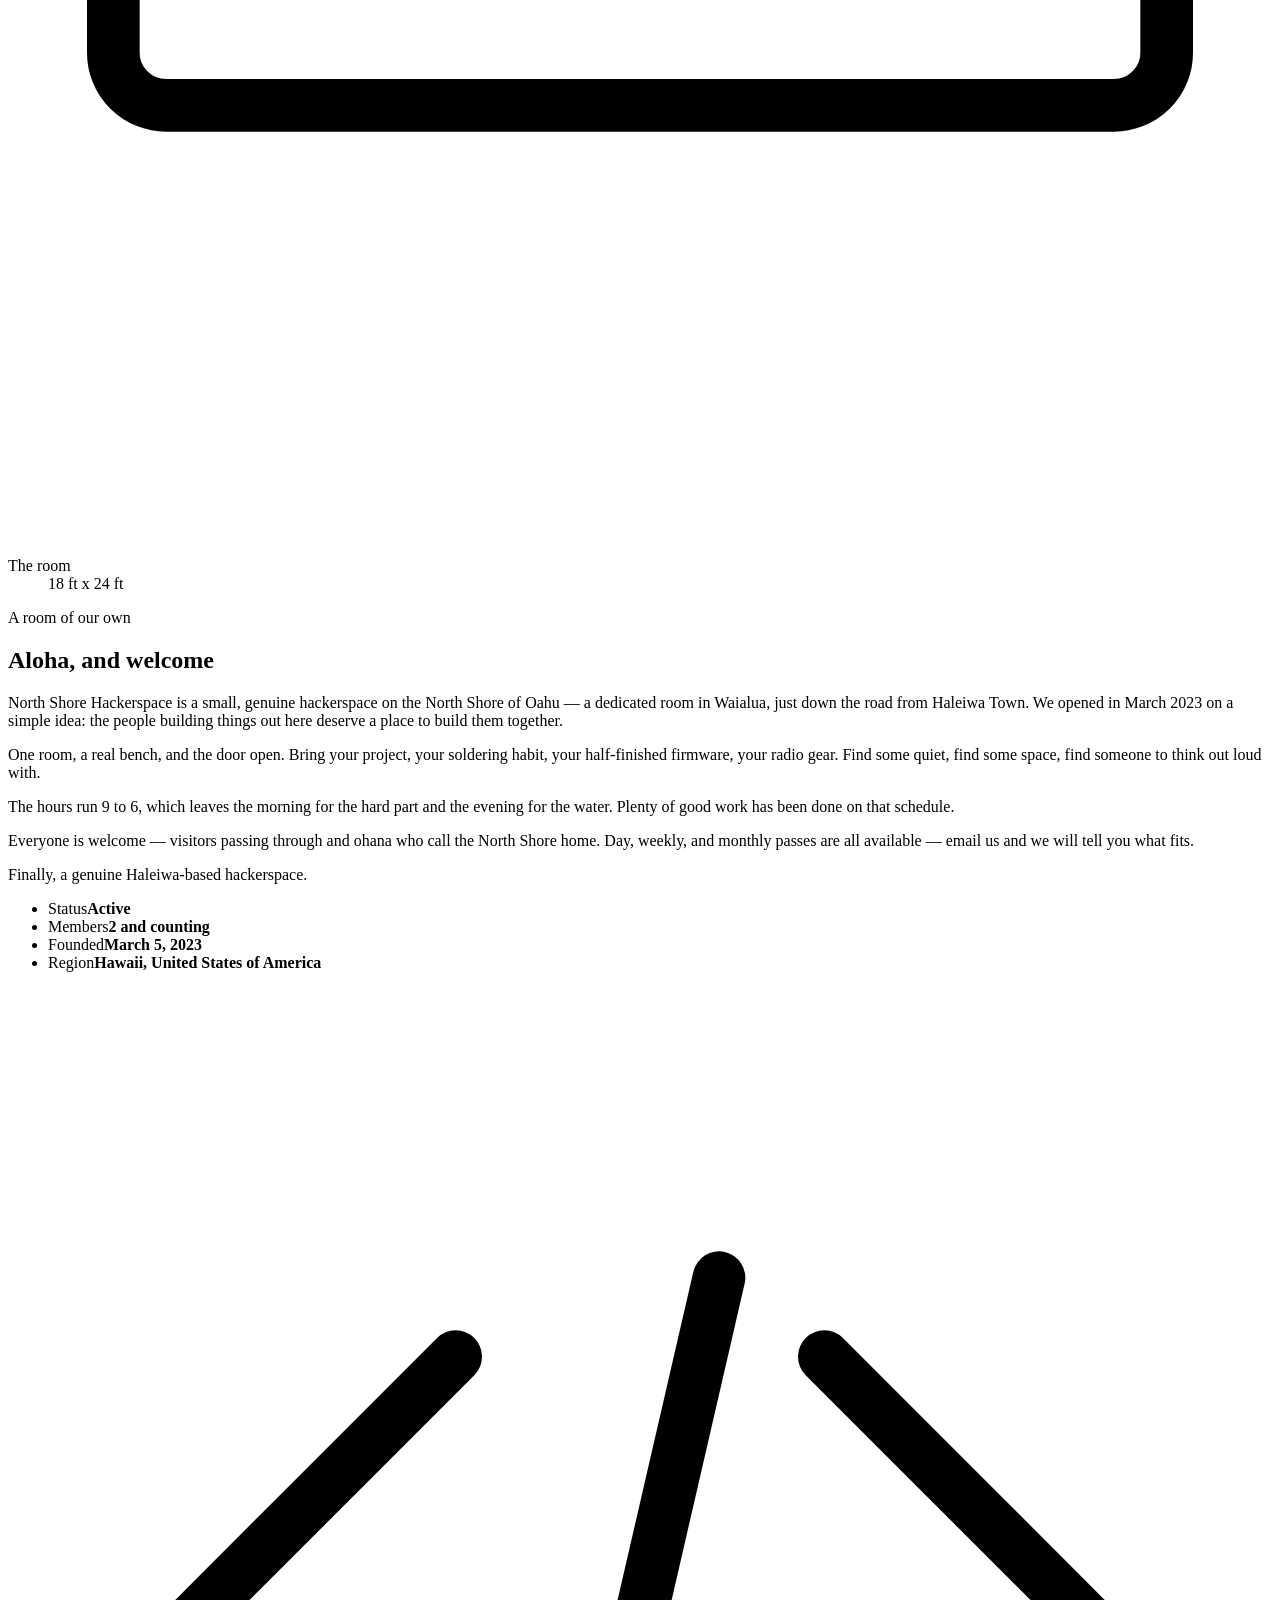
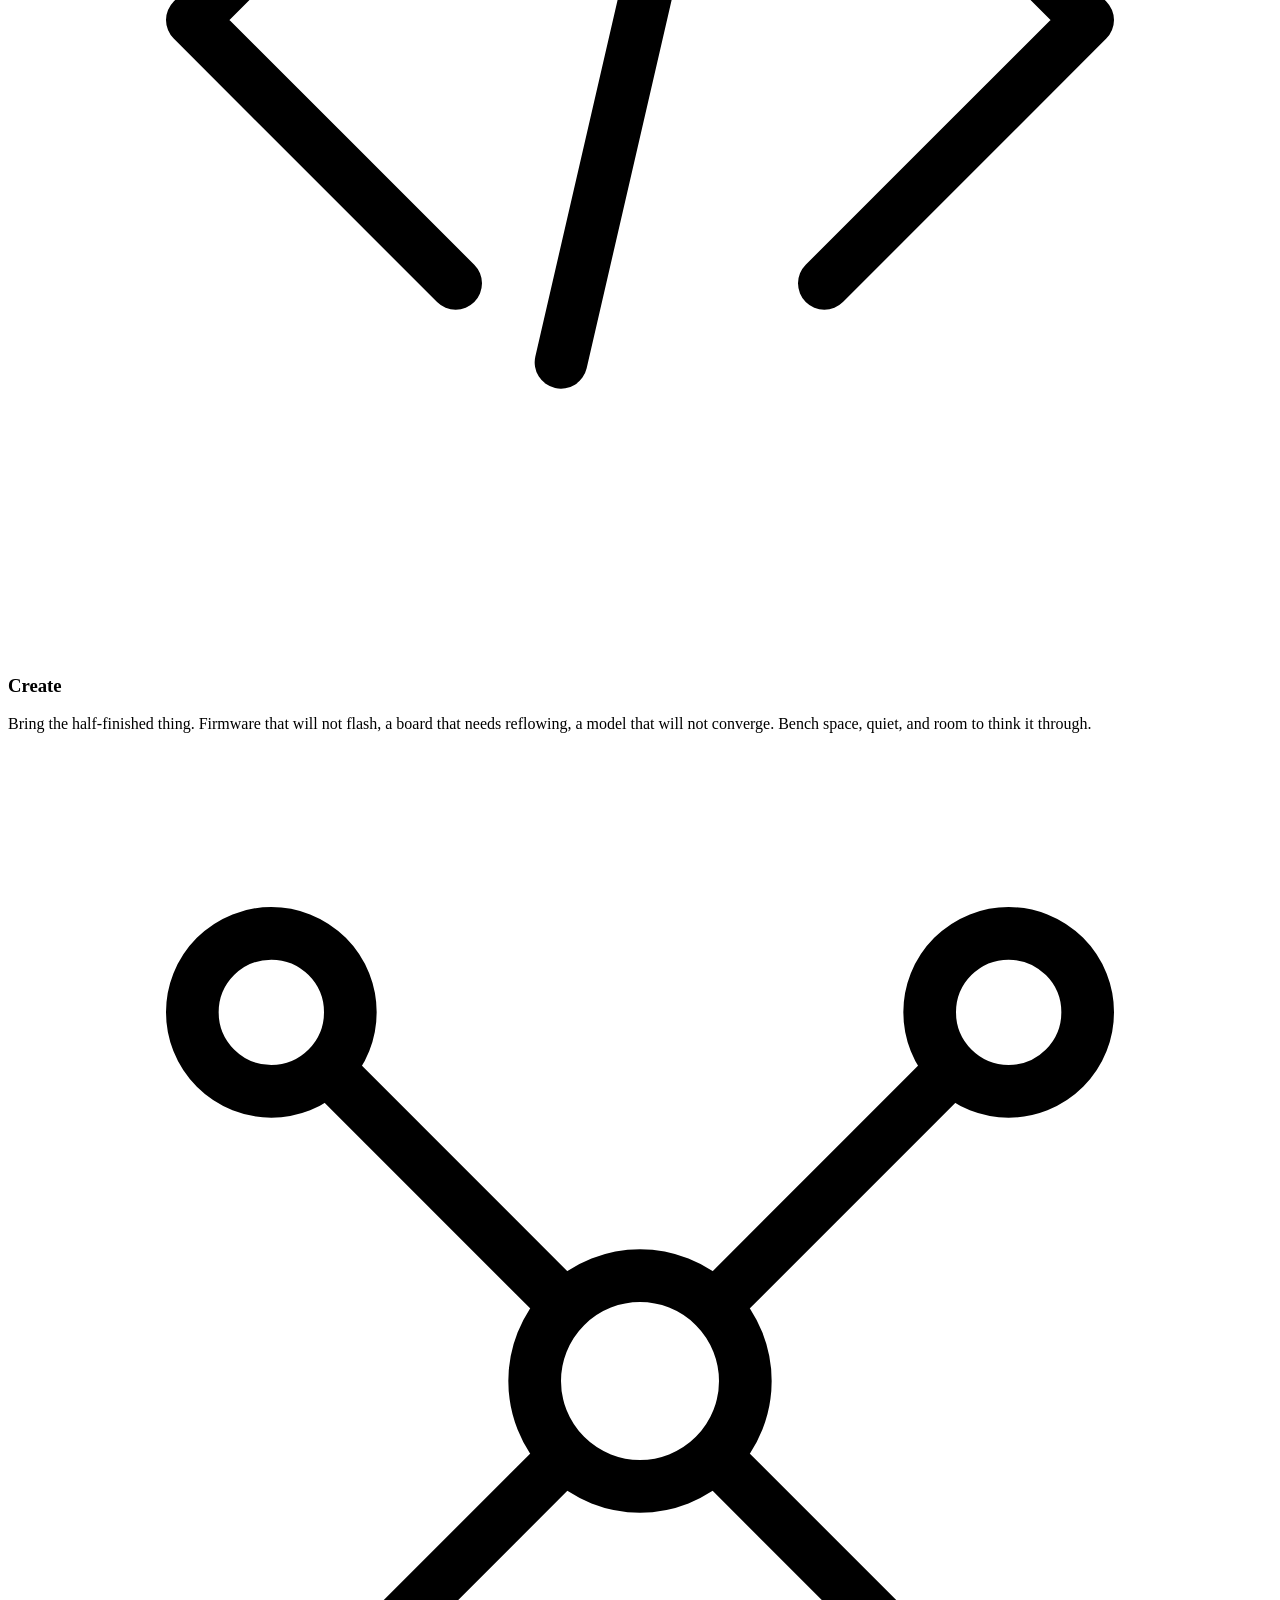
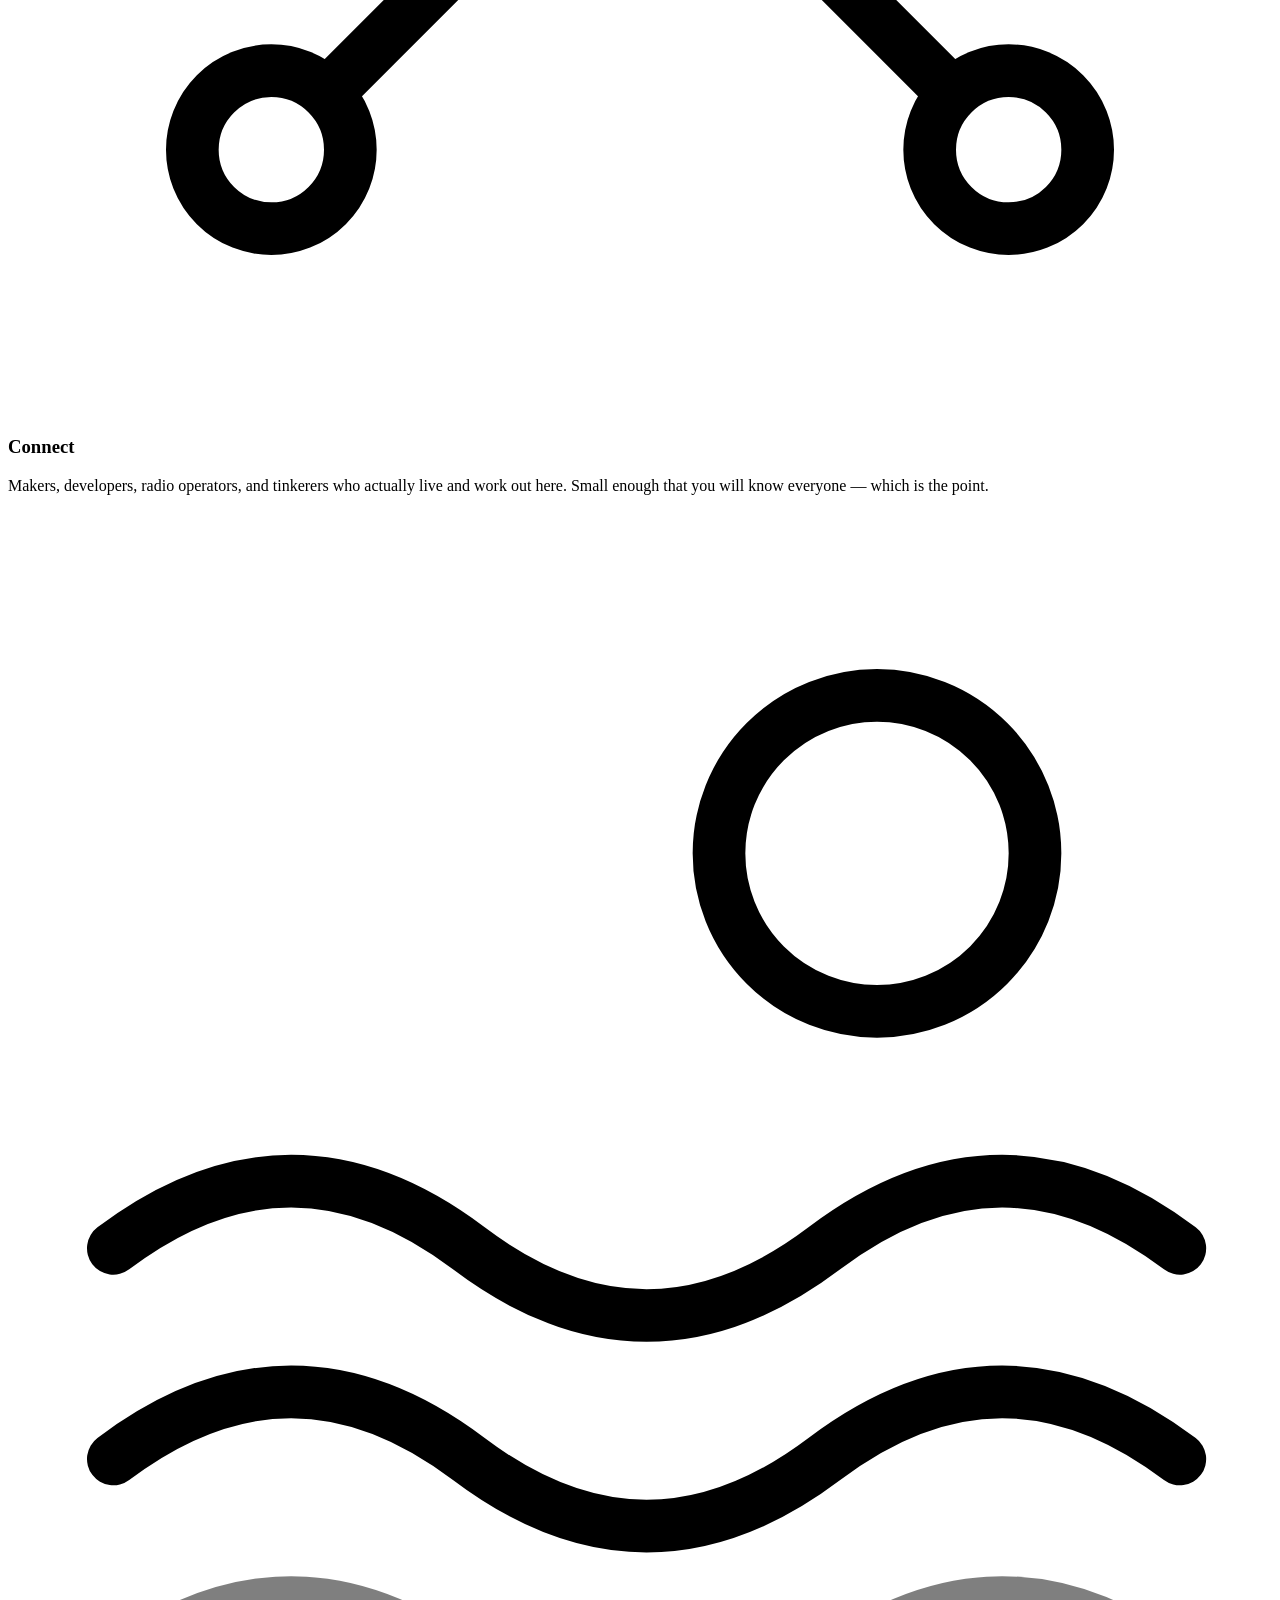
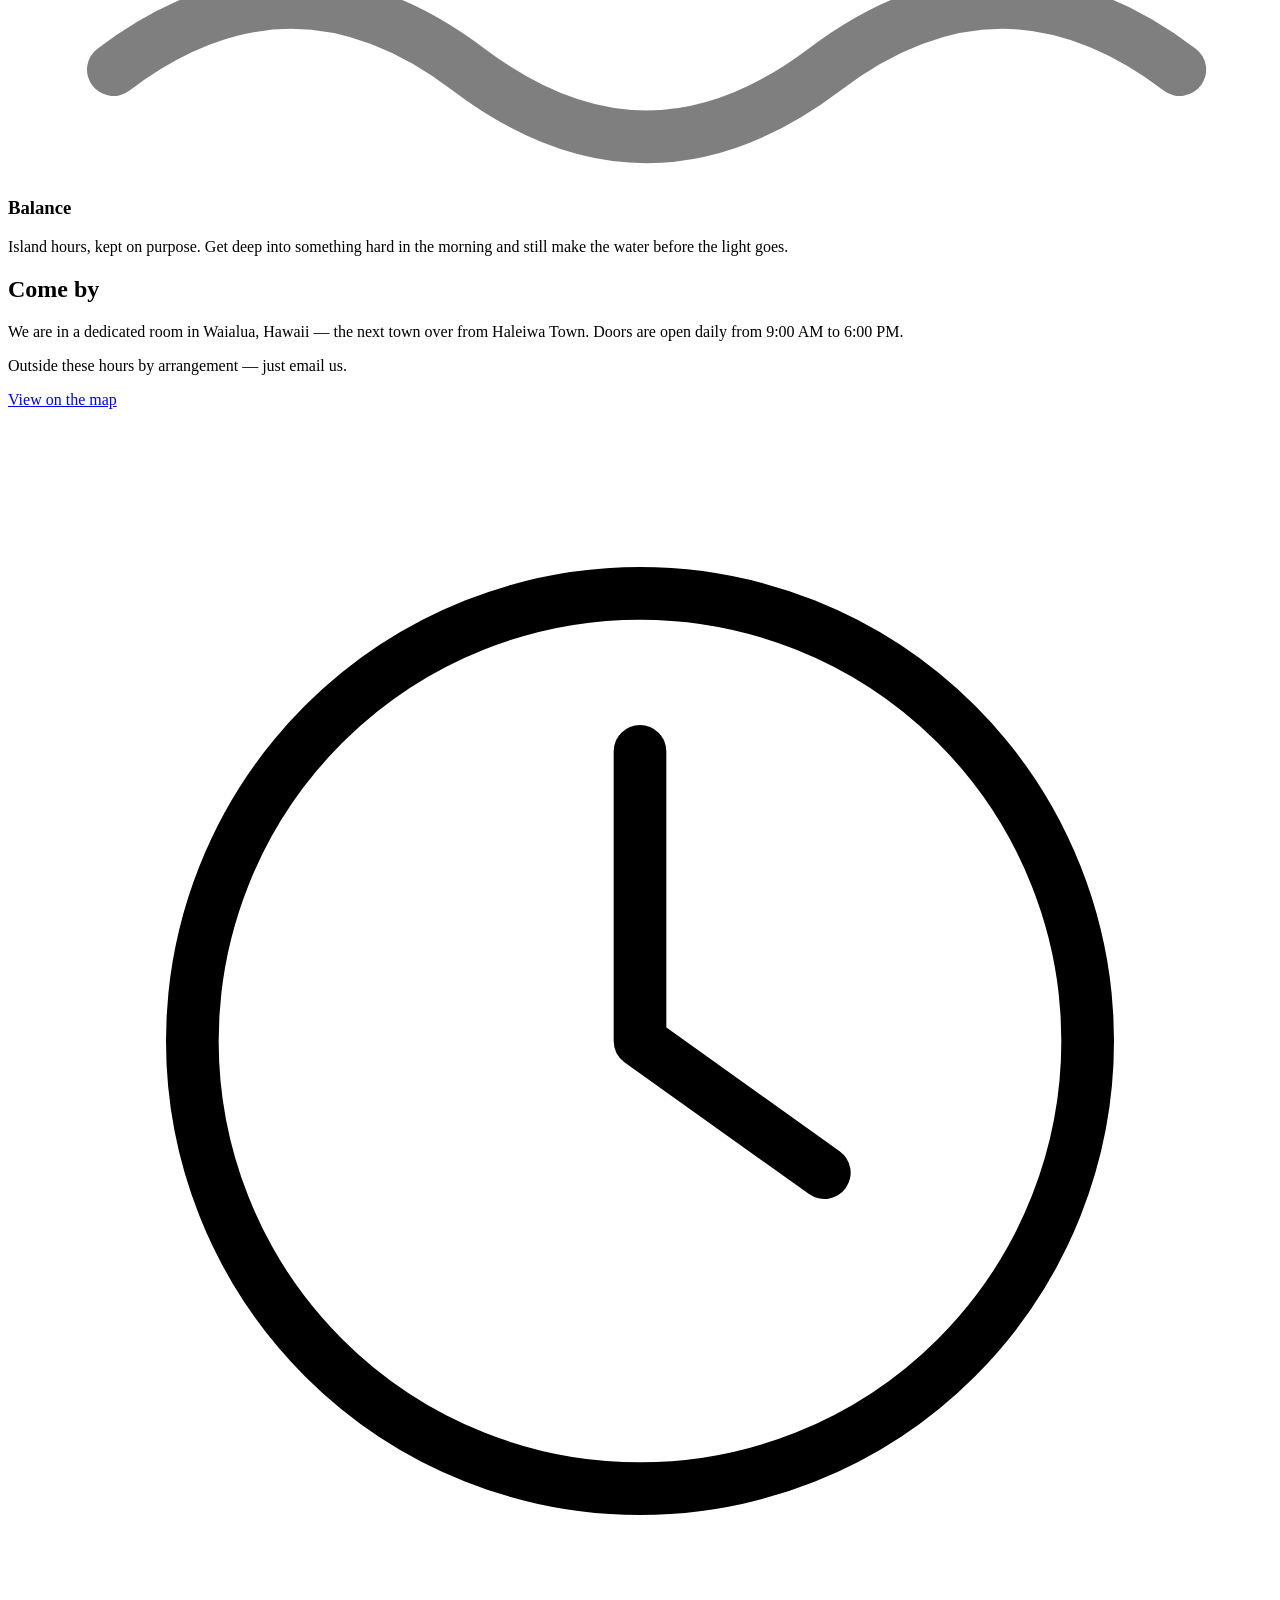
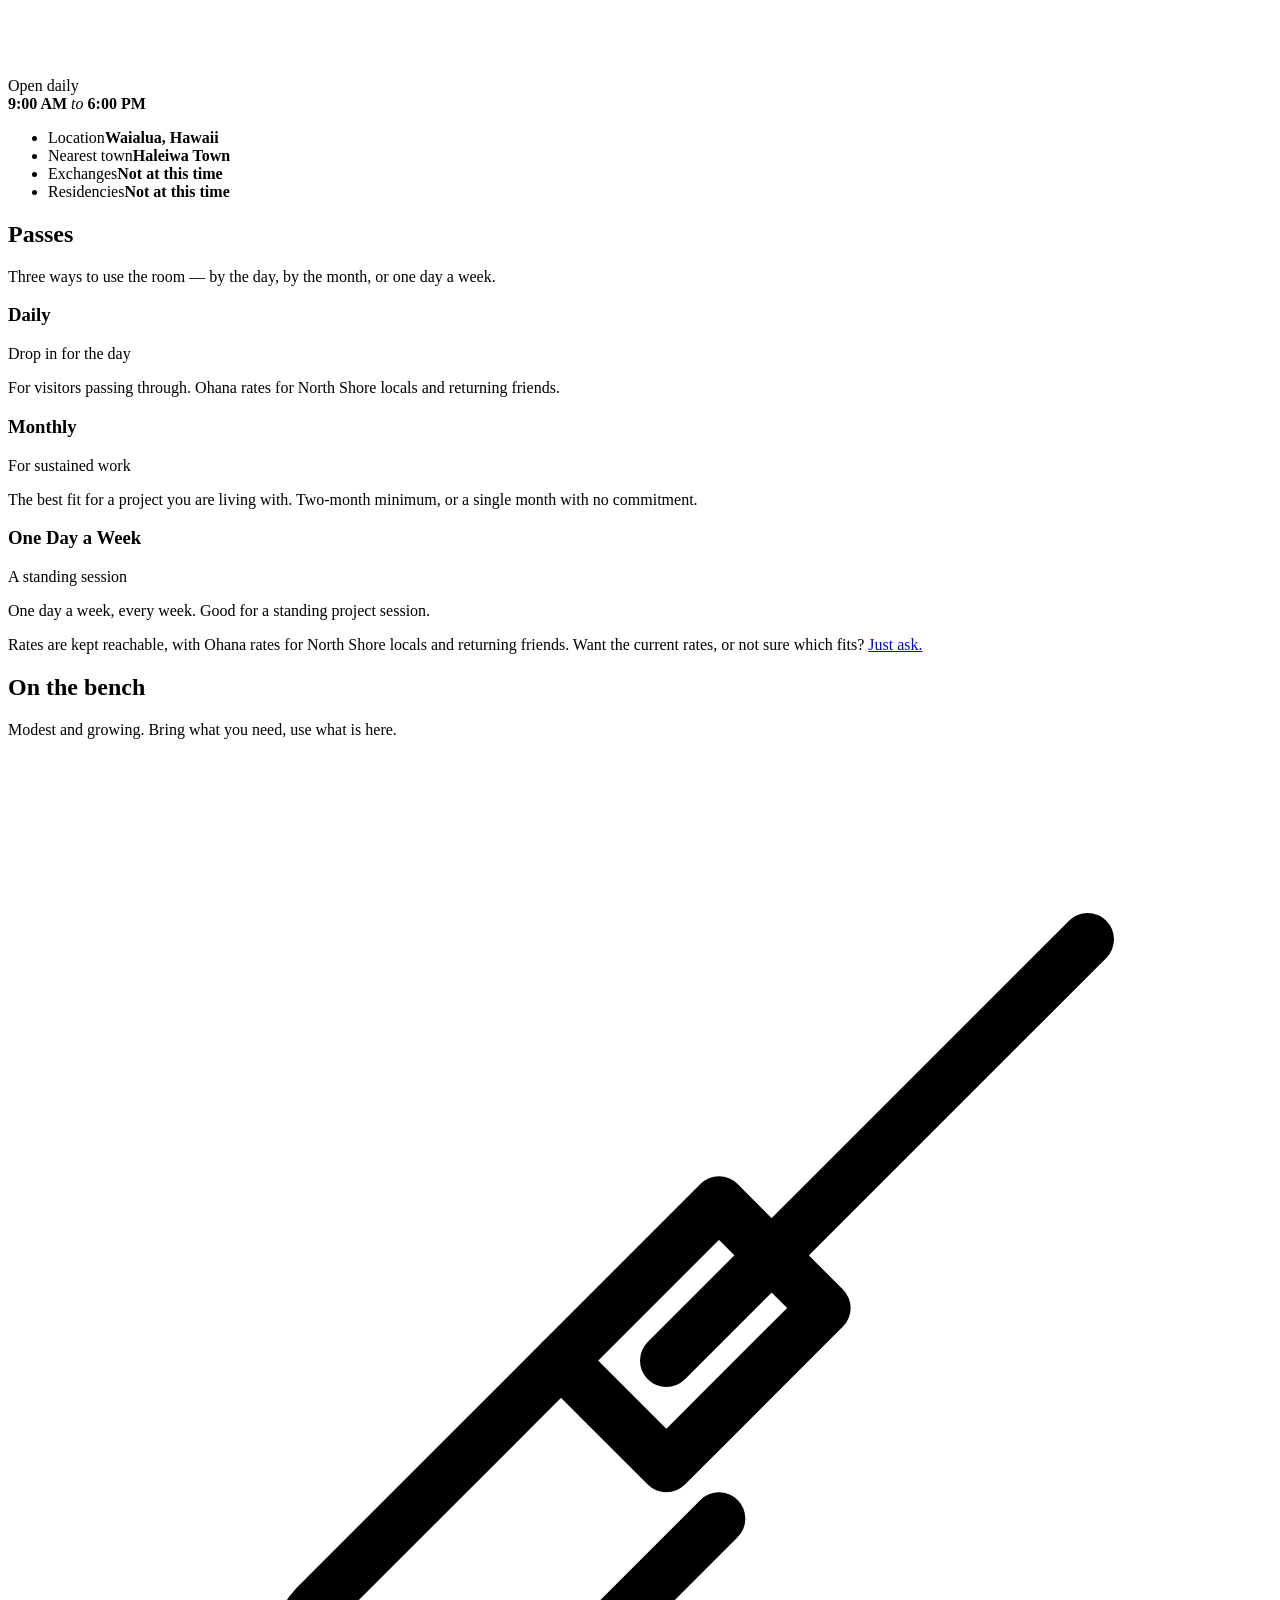
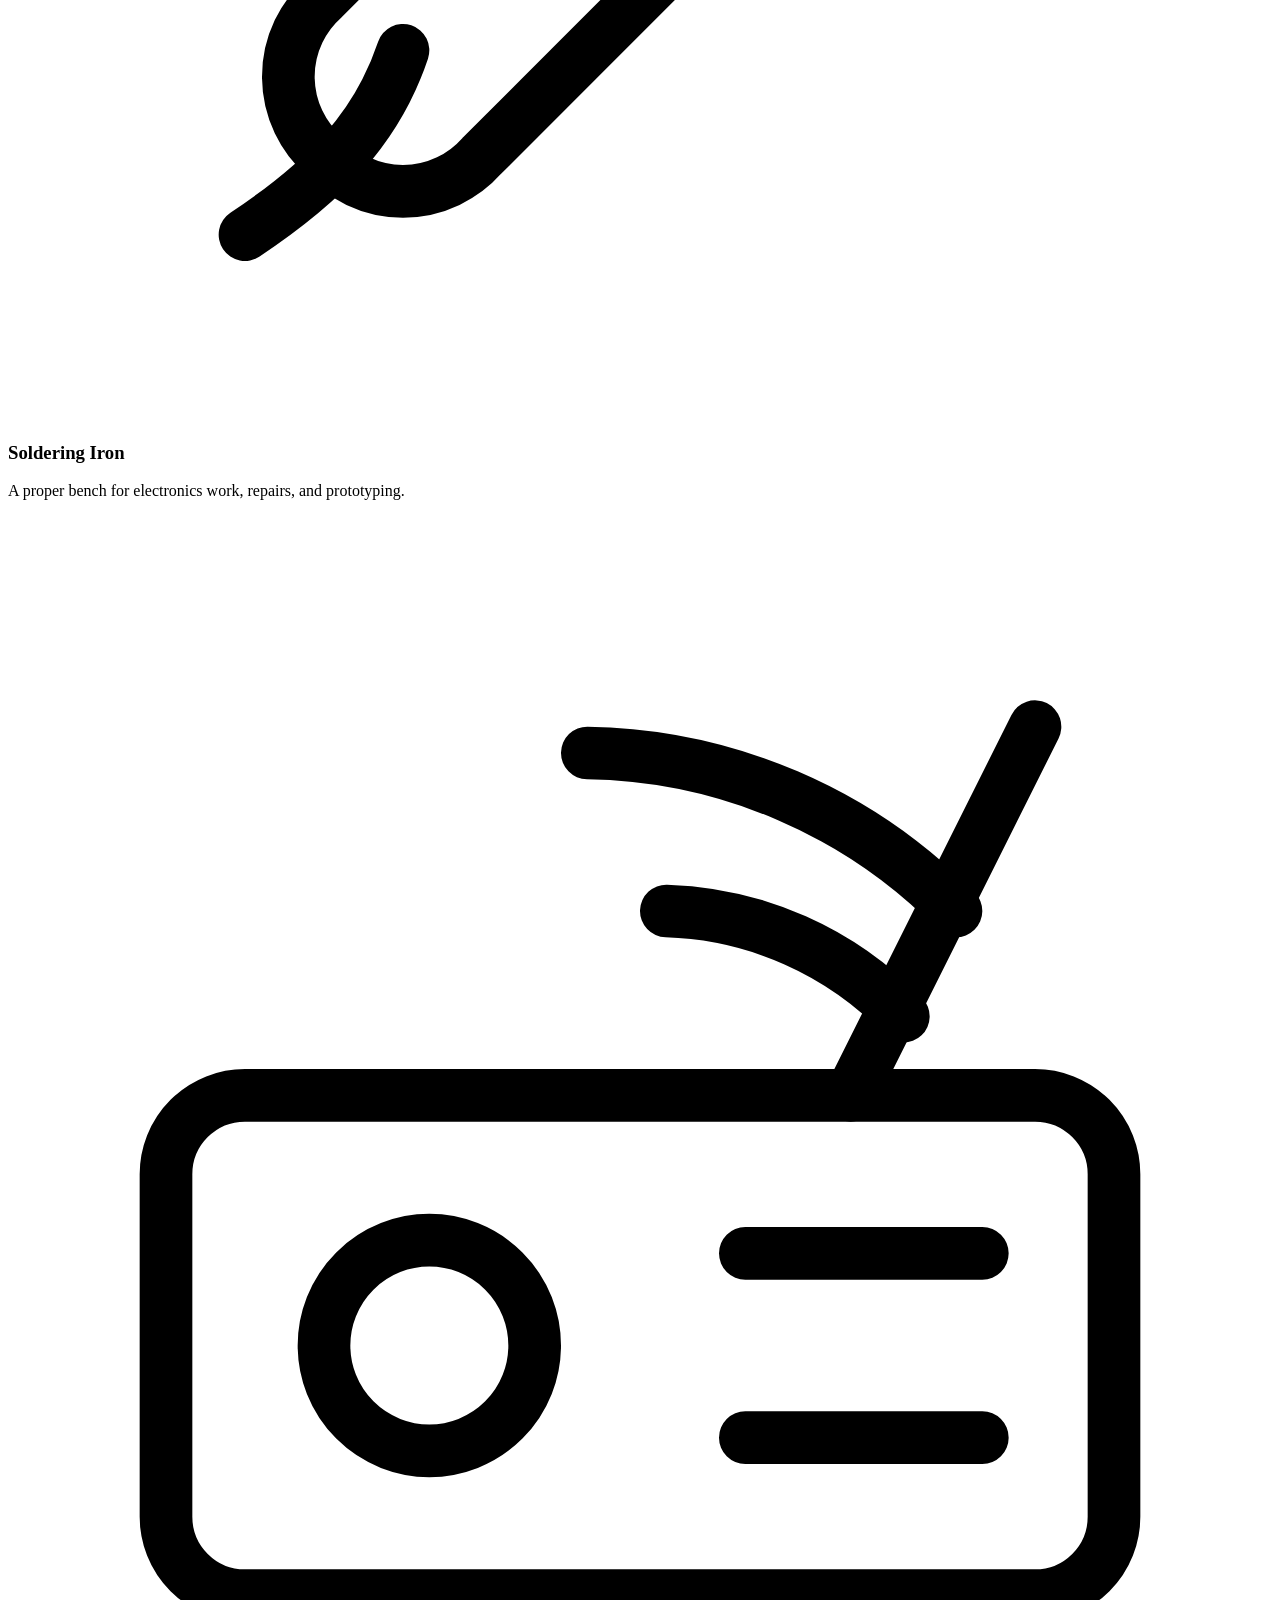
==== commit c42a78f7: "feat: take prices off the Passes section The three passes stay, described by shape rather than by fi" ====
--- a/nshkr-site/public/index.html
+++ b/nshkr-site/public/index.html
@@ -18,14 +18,15 @@
 habit, your half-finished firmware, your radio gear. Find some quiet, find some
 space, find someone to think out loud with.</p><p>The hours run 9 to 6, which leaves the morning for the hard part and the
 evening for the water. Plenty of good work has been done on that schedule.</p><p>Everyone is welcome — visitors passing through and ohana who call the North
-Shore home. Day, weekly, and monthly passes are all available, and all priced
-to be reachable.</p></div></div><aside class=about__aside data-reveal><div class=quote><p>Finally, a genuine Haleiwa-based hackerspace.</p></div><ul class=meta><li><span>Status</span><b>Active</b></li><li><span>Members</span><b>2 and counting</b></li><li><span>Founded</span><b>March 5, 2023</b></li><li><span>Region</span><b>Hawaii, United States of America</b></li></ul></aside></div></section><section class=values><div class=wrap><div class=cards><article class=card data-reveal><span class=card__icon><svg class="ico" viewBox="0 0 48 48" fill="none" aria-hidden="true" stroke="currentColor" stroke-width="2" stroke-linecap="round" stroke-linejoin="round"><path d="M17 14 7 24l10 10"/><path d="M31 14l10 10-10 10"/><path d="M27 11 21 37"/></svg></span><h3>Create</h3><p>Bring the half-finished thing. Firmware that will not flash, a board that needs reflowing, a model that will not converge. Bench space, quiet, and room to think it through.</p></article><article class=card data-reveal><span class=card__icon><svg class="ico" viewBox="0 0 48 48" fill="none" aria-hidden="true" stroke="currentColor" stroke-width="2" stroke-linecap="round" stroke-linejoin="round"><circle cx="24" cy="24" r="4"/><circle cx="10" cy="10" r="3"/><circle cx="38" cy="10" r="3"/><circle cx="10" cy="38" r="3"/><circle cx="38" cy="38" r="3"/><path d="M12.5 12.5 21 21m14.5-8.5L27 21M12.5 35.5 21 27m14.5 8.5L27 27"/></svg></span><h3>Connect</h3><p>Makers, developers, radio operators, and tinkerers who actually live and work out here. Small enough that you will know everyone — which is the point.</p></article><article class=card data-reveal><span class=card__icon><svg class="ico" viewBox="0 0 48 48" fill="none" aria-hidden="true" stroke="currentColor" stroke-width="2" stroke-linecap="round" stroke-linejoin="round"><circle cx="33" cy="13" r="6"/><path d="M4 28c4.5-3.4 9-3.4 13.5.0s9 3.4 13.5.0 9-3.4 13.5.0"/><path d="M4 36c4.5-3.4 9-3.4 13.5.0s9 3.4 13.5.0 9-3.4 13.5.0"/><path d="M4 44c4.5-3.4 9-3.4 13.5.0s9 3.4 13.5.0 9-3.4 13.5.0" opacity=".5"/></svg></span><h3>Balance</h3><p>Island hours, kept on purpose. Get deep into something hard in the morning and still make the water before the light goes.</p></article></div></div></section><section class=visit id=visit><div class="wrap visit__inner"><div data-reveal><h2 class=h2>Come by</h2><p class=lede>We are in a dedicated room in Waialua, Hawaii — the next town over
+Shore home. Day, weekly, and monthly passes are all available — email us and we
+will tell you what fits.</p></div></div><aside class=about__aside data-reveal><div class=quote><p>Finally, a genuine Haleiwa-based hackerspace.</p></div><ul class=meta><li><span>Status</span><b>Active</b></li><li><span>Members</span><b>2 and counting</b></li><li><span>Founded</span><b>March 5, 2023</b></li><li><span>Region</span><b>Hawaii, United States of America</b></li></ul></aside></div></section><section class=values><div class=wrap><div class=cards><article class=card data-reveal><span class=card__icon><svg class="ico" viewBox="0 0 48 48" fill="none" aria-hidden="true" stroke="currentColor" stroke-width="2" stroke-linecap="round" stroke-linejoin="round"><path d="M17 14 7 24l10 10"/><path d="M31 14l10 10-10 10"/><path d="M27 11 21 37"/></svg></span><h3>Create</h3><p>Bring the half-finished thing. Firmware that will not flash, a board that needs reflowing, a model that will not converge. Bench space, quiet, and room to think it through.</p></article><article class=card data-reveal><span class=card__icon><svg class="ico" viewBox="0 0 48 48" fill="none" aria-hidden="true" stroke="currentColor" stroke-width="2" stroke-linecap="round" stroke-linejoin="round"><circle cx="24" cy="24" r="4"/><circle cx="10" cy="10" r="3"/><circle cx="38" cy="10" r="3"/><circle cx="10" cy="38" r="3"/><circle cx="38" cy="38" r="3"/><path d="M12.5 12.5 21 21m14.5-8.5L27 21M12.5 35.5 21 27m14.5 8.5L27 27"/></svg></span><h3>Connect</h3><p>Makers, developers, radio operators, and tinkerers who actually live and work out here. Small enough that you will know everyone — which is the point.</p></article><article class=card data-reveal><span class=card__icon><svg class="ico" viewBox="0 0 48 48" fill="none" aria-hidden="true" stroke="currentColor" stroke-width="2" stroke-linecap="round" stroke-linejoin="round"><circle cx="33" cy="13" r="6"/><path d="M4 28c4.5-3.4 9-3.4 13.5.0s9 3.4 13.5.0 9-3.4 13.5.0"/><path d="M4 36c4.5-3.4 9-3.4 13.5.0s9 3.4 13.5.0 9-3.4 13.5.0"/><path d="M4 44c4.5-3.4 9-3.4 13.5.0s9 3.4 13.5.0 9-3.4 13.5.0" opacity=".5"/></svg></span><h3>Balance</h3><p>Island hours, kept on purpose. Get deep into something hard in the morning and still make the water before the light goes.</p></article></div></div></section><section class=visit id=visit><div class="wrap visit__inner"><div data-reveal><h2 class=h2>Come by</h2><p class=lede>We are in a dedicated room in Waialua, Hawaii — the next town over
 from Haleiwa Town. Doors are open daily from
 9:00 AM to 6:00 PM.</p><p class=note>Outside these hours by arrangement — just email us.</p><a class="btn btn--ghost" href="https://www.openstreetmap.org/?mlat=21.573167&mlon=-158.122837#map=14/21.573167/-158.122837" target=_blank rel=noopener>View on the map</a></div><div class=hourscard data-reveal><div class=hourscard__top><svg class="ico" viewBox="0 0 48 48" fill="none" aria-hidden="true" stroke="currentColor" stroke-width="2" stroke-linecap="round" stroke-linejoin="round"><circle cx="24" cy="24" r="17"/><path d="M24 13v11l7 5"/></svg>
 <span>Open daily</span></div><div class=hourscard__time><b>9:00 AM</b>
 <i>to</i>
-<b>6:00 PM</b></div><ul class=hourscard__list><li><span>Location</span><b>Waialua, Hawaii</b></li><li><span>Nearest town</span><b>Haleiwa Town</b></li><li><span>Exchanges</span><b>Not at this time</b></li><li><span>Residencies</span><b>Not at this time</b></li></ul></div></div></section><section class=passes id=passes><div class=wrap><div class=sechead data-reveal><h2 class=h2>Passes</h2><p class=lede>Day, weekly, and monthly — all priced to be reachable.</p></div><div class=plans><article class=plan data-reveal><h3>Daily</h3><p class=plan__price><b>$30</b><span>/ day</span></p><p class=plan__note>Visitor rate</p><p class=plan__detail>$20 / day for Ohana — North Shore locals and returning friends.</p></article><article class="plan plan--featured" data-reveal><span class=plan__tag>Most popular</span><h3>Monthly</h3><p class=plan__price><b>$220</b><span>/ month</span></p><p class=plan__note>Two-month minimum</p><p class=plan__detail>The best rate for sustained work. A single month with no commitment is $300.</p></article><article class=plan data-reveal><h3>One Day a Week</h3><p class=plan__price><b>$60</b><span>/ month</span></p><p class=plan__note>One day a week</p><p class=plan__detail>One day a week, every week. Good for a standing project session.</p></article></div><p class=passes__foot data-reveal>Ohana rates are for North Shore locals and returning friends.
-Not sure which fits? <!--email_off--><a href=mailto:Hello@NSHkr.Space>Just ask.</a><!--/email_off--></p></div></section><section class=gear id=gear><div class=wrap><div class=sechead data-reveal><h2 class=h2>On the bench</h2><p class=lede>Modest and growing. Bring what you need, use what is here.</p></div><div class=gear__grid><article class=gear__item data-reveal><span class=gear__icon><svg class="ico" viewBox="0 0 48 48" fill="none" aria-hidden="true" stroke="currentColor" stroke-width="2" stroke-linecap="round" stroke-linejoin="round"><path d="M41 7 25 23"/><path d="m27 17 4 4-6 6-4-4z"/><path d="m21 23-9 9a4 4 0 000 6 4 4 0 006 0l9-9"/><path d="M9 41c3-2 5-4 6-7"/></svg></span><div><h3>Soldering Iron</h3><p>A proper bench for electronics work, repairs, and prototyping.</p></div></article><article class=gear__item data-reveal><span class=gear__icon><svg class="ico" viewBox="0 0 48 48" fill="none" aria-hidden="true" stroke="currentColor" stroke-width="2" stroke-linecap="round" stroke-linejoin="round"><rect x="6" y="22" width="36" height="19" rx="3"/><circle cx="16" cy="31.5" r="4"/><path d="M28 28h9m-9 7h9"/><path d="M32 22 39 8"/><path d="M25 15a13 13 0 019 4M22 9a20 20 0 0114 6"/></svg></span><div><h3>Amateur Radio Station</h3><p>Bring your callsign — or come get curious about getting one.</p></div></article></div></div></section><section class=contact id=contact><div class="wrap contact__inner" data-reveal><h2 class=h2>Come build something</h2><p class=lede>Tell us what you are working on and when you would like to come by.
+<b>6:00 PM</b></div><ul class=hourscard__list><li><span>Location</span><b>Waialua, Hawaii</b></li><li><span>Nearest town</span><b>Haleiwa Town</b></li><li><span>Exchanges</span><b>Not at this time</b></li><li><span>Residencies</span><b>Not at this time</b></li></ul></div></div></section><section class=passes id=passes><div class=wrap><div class=sechead data-reveal><h2 class=h2>Passes</h2><p class=lede>Three ways to use the room — by the day, by the month, or one day a week.</p></div><div class=plans><article class=plan data-reveal><h3>Daily</h3><p class=plan__note>Drop in for the day</p><p class=plan__detail>For visitors passing through. Ohana rates for North Shore locals and returning friends.</p></article><article class=plan data-reveal><h3>Monthly</h3><p class=plan__note>For sustained work</p><p class=plan__detail>The best fit for a project you are living with. Two-month minimum, or a single month with no commitment.</p></article><article class=plan data-reveal><h3>One Day a Week</h3><p class=plan__note>A standing session</p><p class=plan__detail>One day a week, every week. Good for a standing project session.</p></article></div><p class=passes__foot data-reveal>Rates are kept reachable, with Ohana rates for North Shore locals and
+returning friends. Want the current rates, or not sure which fits?
+<!--email_off--><a href=mailto:Hello@NSHkr.Space>Just ask.</a><!--/email_off--></p></div></section><section class=gear id=gear><div class=wrap><div class=sechead data-reveal><h2 class=h2>On the bench</h2><p class=lede>Modest and growing. Bring what you need, use what is here.</p></div><div class=gear__grid><article class=gear__item data-reveal><span class=gear__icon><svg class="ico" viewBox="0 0 48 48" fill="none" aria-hidden="true" stroke="currentColor" stroke-width="2" stroke-linecap="round" stroke-linejoin="round"><path d="M41 7 25 23"/><path d="m27 17 4 4-6 6-4-4z"/><path d="m21 23-9 9a4 4 0 000 6 4 4 0 006 0l9-9"/><path d="M9 41c3-2 5-4 6-7"/></svg></span><div><h3>Soldering Iron</h3><p>A proper bench for electronics work, repairs, and prototyping.</p></div></article><article class=gear__item data-reveal><span class=gear__icon><svg class="ico" viewBox="0 0 48 48" fill="none" aria-hidden="true" stroke="currentColor" stroke-width="2" stroke-linecap="round" stroke-linejoin="round"><rect x="6" y="22" width="36" height="19" rx="3"/><circle cx="16" cy="31.5" r="4"/><path d="M28 28h9m-9 7h9"/><path d="M32 22 39 8"/><path d="M25 15a13 13 0 019 4M22 9a20 20 0 0114 6"/></svg></span><div><h3>Amateur Radio Station</h3><p>Bring your callsign — or come get curious about getting one.</p></div></article></div></div></section><section class=contact id=contact><div class="wrap contact__inner" data-reveal><h2 class=h2>Come build something</h2><p class=lede>Tell us what you are working on and when you would like to come by.
 We answer every email.</p><div class=contact__btns><!--email_off--><a class=btn href=mailto:Hello@NSHkr.Space><svg class="ico" viewBox="0 0 48 48" fill="none" aria-hidden="true" stroke="currentColor" stroke-width="2" stroke-linecap="round" stroke-linejoin="round"><rect x="5" y="11" width="38" height="26" rx="3"/><path d="m5 15 19 12 19-12"/></svg>
 Hello@NSHkr.Space</a><!--/email_off--></div><p class=aloha>Aloha</p></div></section></main><footer class=foot><div class=foot__wave aria-hidden=true><svg class="swell" viewBox="0 0 1200 60" preserveAspectRatio="none" aria-hidden="true"><defs><linearGradient id="swell-g" x1="0" y1="0" x2="100%" y2="0"><stop offset="0" stop-color="#5fe3ff" stop-opacity="0"/><stop offset="25%" stop-color="#5fe3ff"/><stop offset="55%" stop-color="#38f5b0"/><stop offset="100%" stop-color="#5fe3ff" stop-opacity="0"/></linearGradient></defs><path d="M0 30q150-20 3e2.0t3e2.0 3e2.0 3e2.0" stroke="url(#swell-g)" stroke-width="2.5" fill="none" opacity=".85"/><path d="M0 42q150-20 3e2.0t3e2.0 3e2.0 3e2.0" stroke="url(#swell-g)" stroke-width="1.5" fill="none" opacity=".45"/></svg></div><div class="wrap foot__inner"><div class=foot__brand><span class=foot__mark><svg viewBox="0 0 200 200" role="img" aria-label="North Shore Hackerspace"><defs><linearGradient id="lg-edge" x1="0" y1="0" x2="100%" y2="100%"><stop offset="0" stop-color="#5fe3ff"/><stop offset="100%" stop-color="#38f5b0"/></linearGradient><linearGradient id="lg-trace" x1="0" y1="0" x2="100%" y2="0"><stop offset="0" stop-color="#38f5b0"/><stop offset="100%" stop-color="#5fe3ff"/></linearGradient></defs><path d="M1e2 16l72 42v84l-72 42-72-42V58z" fill="none" stroke="url(#lg-edge)" stroke-width="3" stroke-linejoin="round" opacity=".9"/><path d="M1e2 30l60 35v70l-60 35-60-35V65z" fill="none" stroke="url(#lg-edge)" stroke-width="1" stroke-linejoin="round" opacity=".25"/><path d="M56 96h22V78h44v18h22" fill="none" stroke="url(#lg-trace)" stroke-width="2.5" stroke-linecap="round" stroke-linejoin="round"/><circle cx="56" cy="96" r="4.5" fill="#38f5b0"/><circle cx="144" cy="96" r="4.5" fill="#5fe3ff"/><circle cx="78" cy="78" r="3" fill="#38f5b0"/><circle cx="122" cy="78" r="3" fill="#5fe3ff"/><path d="M46 126c18-11 36-11 54 0s36 11 54 0" fill="none" stroke="url(#lg-edge)" stroke-width="3" stroke-linecap="round" opacity=".95"/><path d="M46 140c18-11 36-11 54 0s36 11 54 0" fill="none" stroke="url(#lg-edge)" stroke-width="2.25" stroke-linecap="round" opacity=".55"/><path d="M46 152c18-11 36-11 54 0s36 11 54 0" fill="none" stroke="url(#lg-edge)" stroke-width="1.5" stroke-linecap="round" opacity=".28"/></svg></span><div><b>North Shore Hackerspace</b>
 <span>Waialua, Hawaii · United States of America</span></div></div><nav class=foot__links aria-label=Footer><!--email_off--><a href=mailto:Hello@NSHkr.Space>Hello@NSHkr.Space</a>
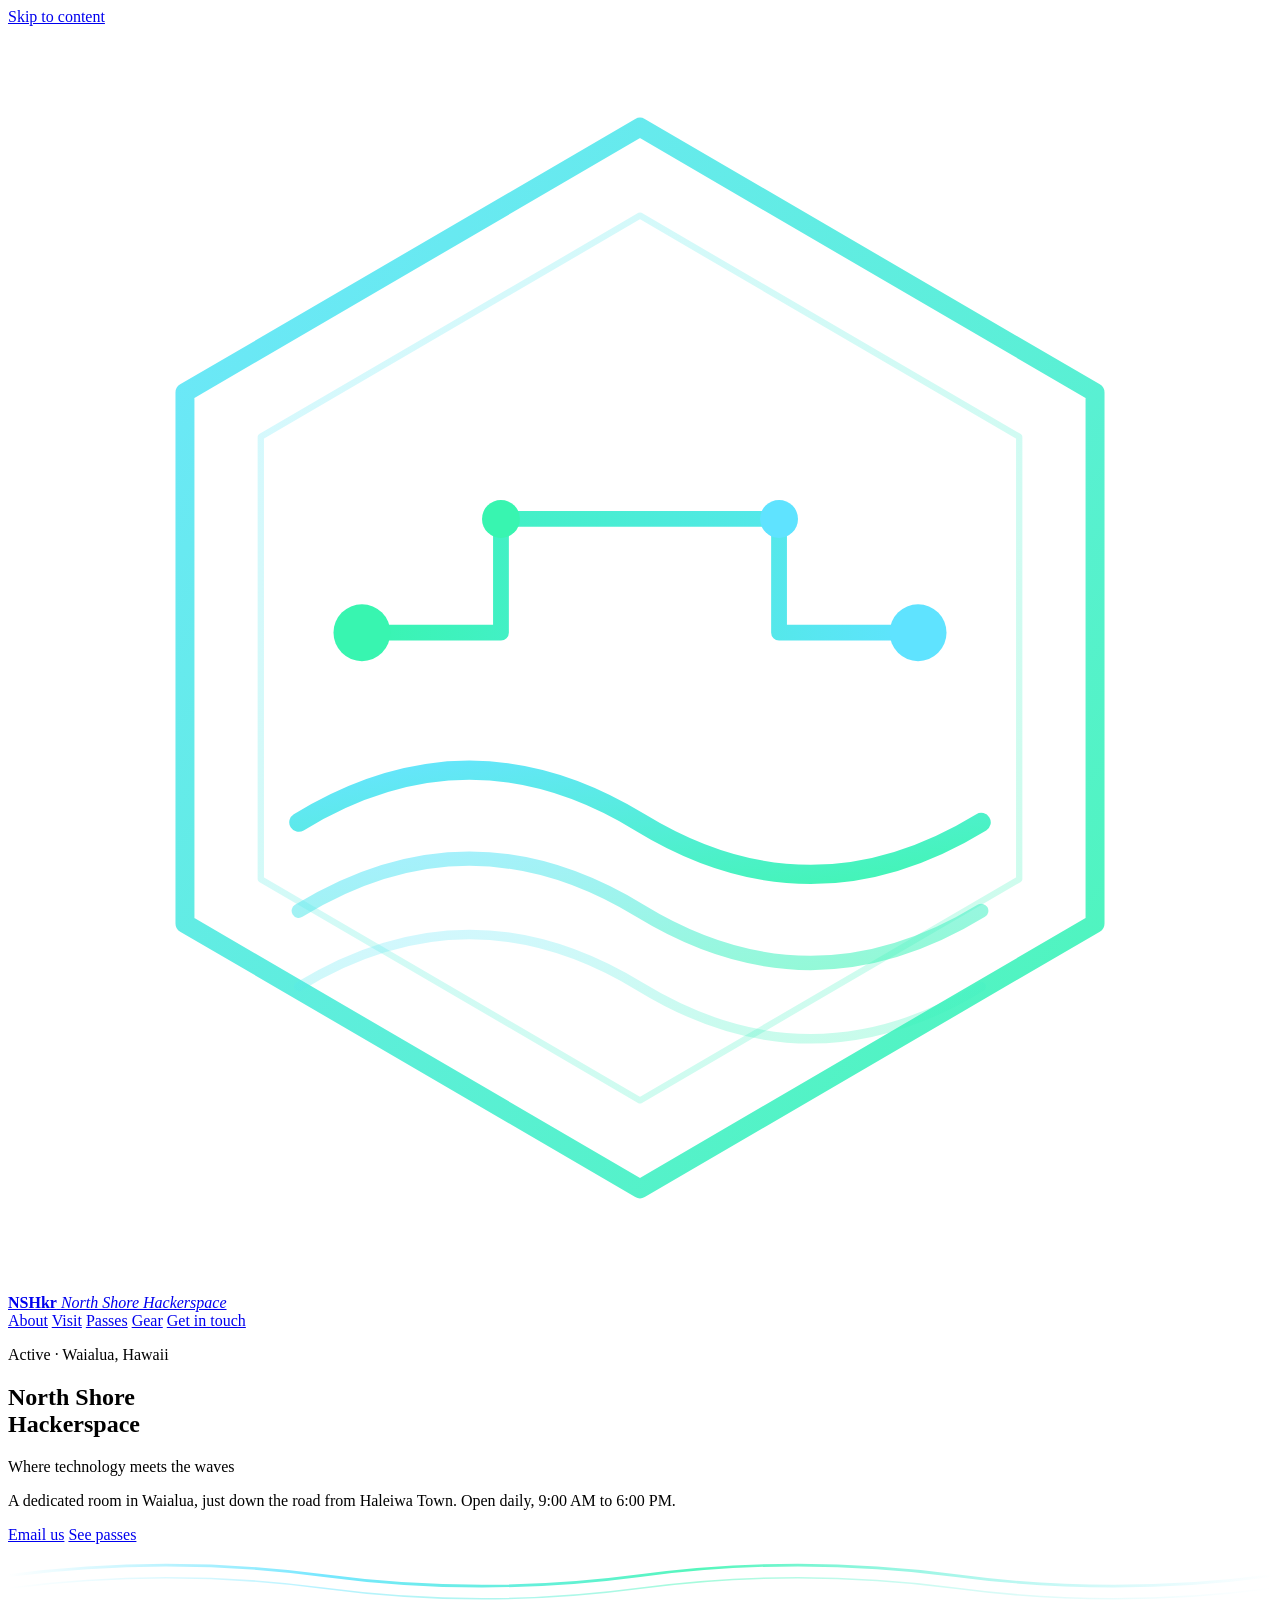
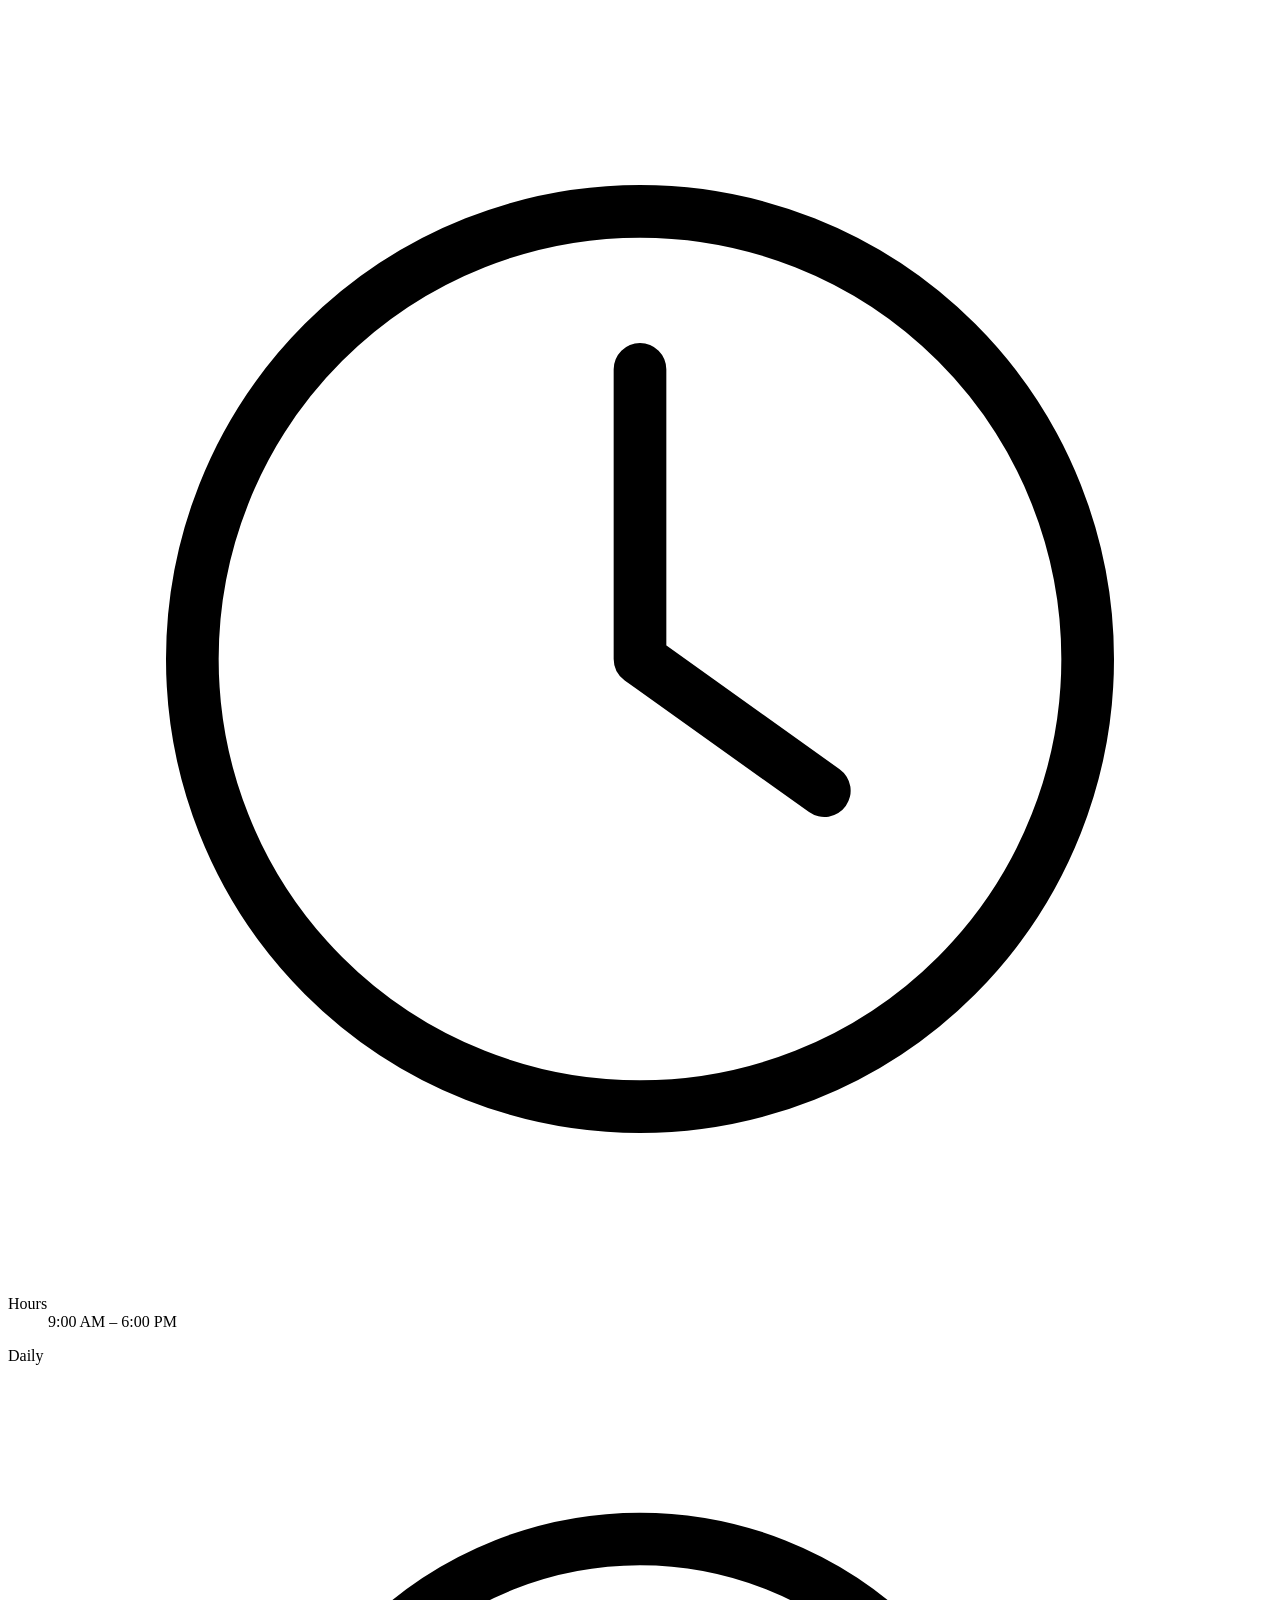
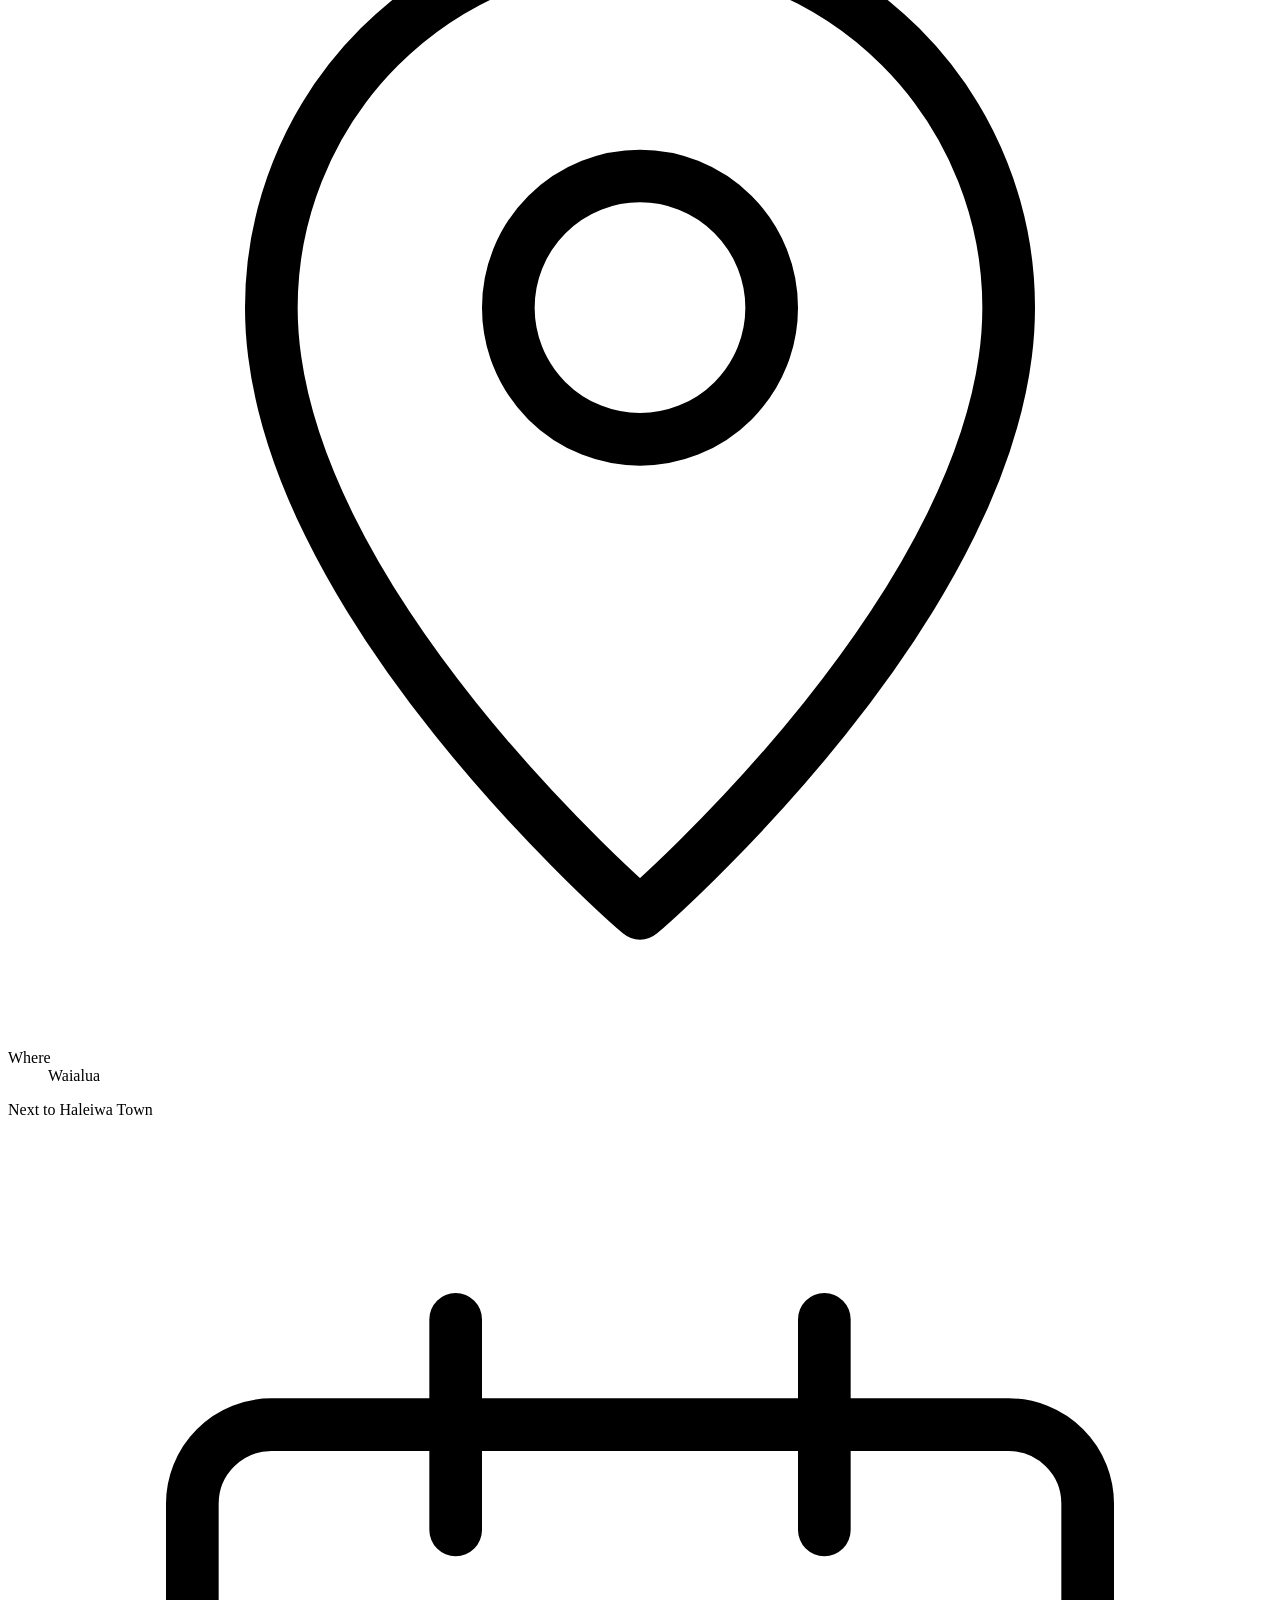
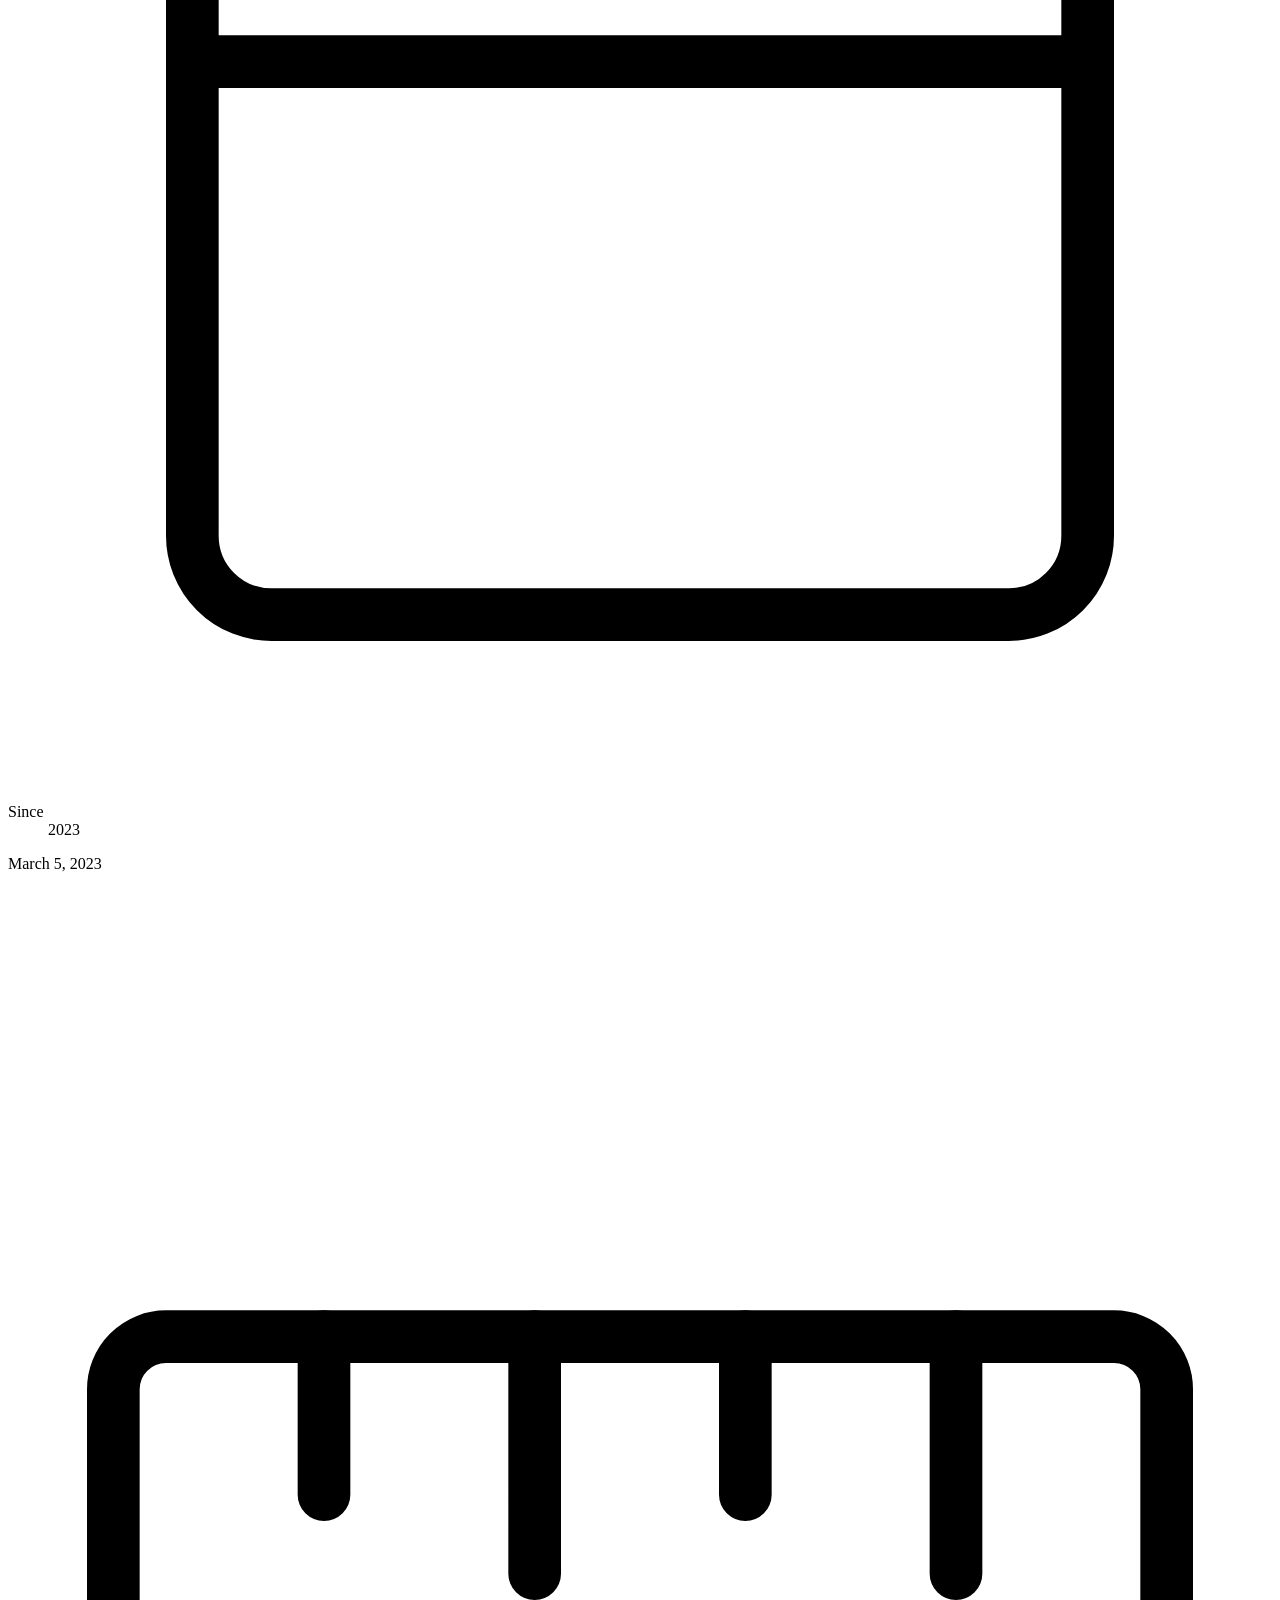
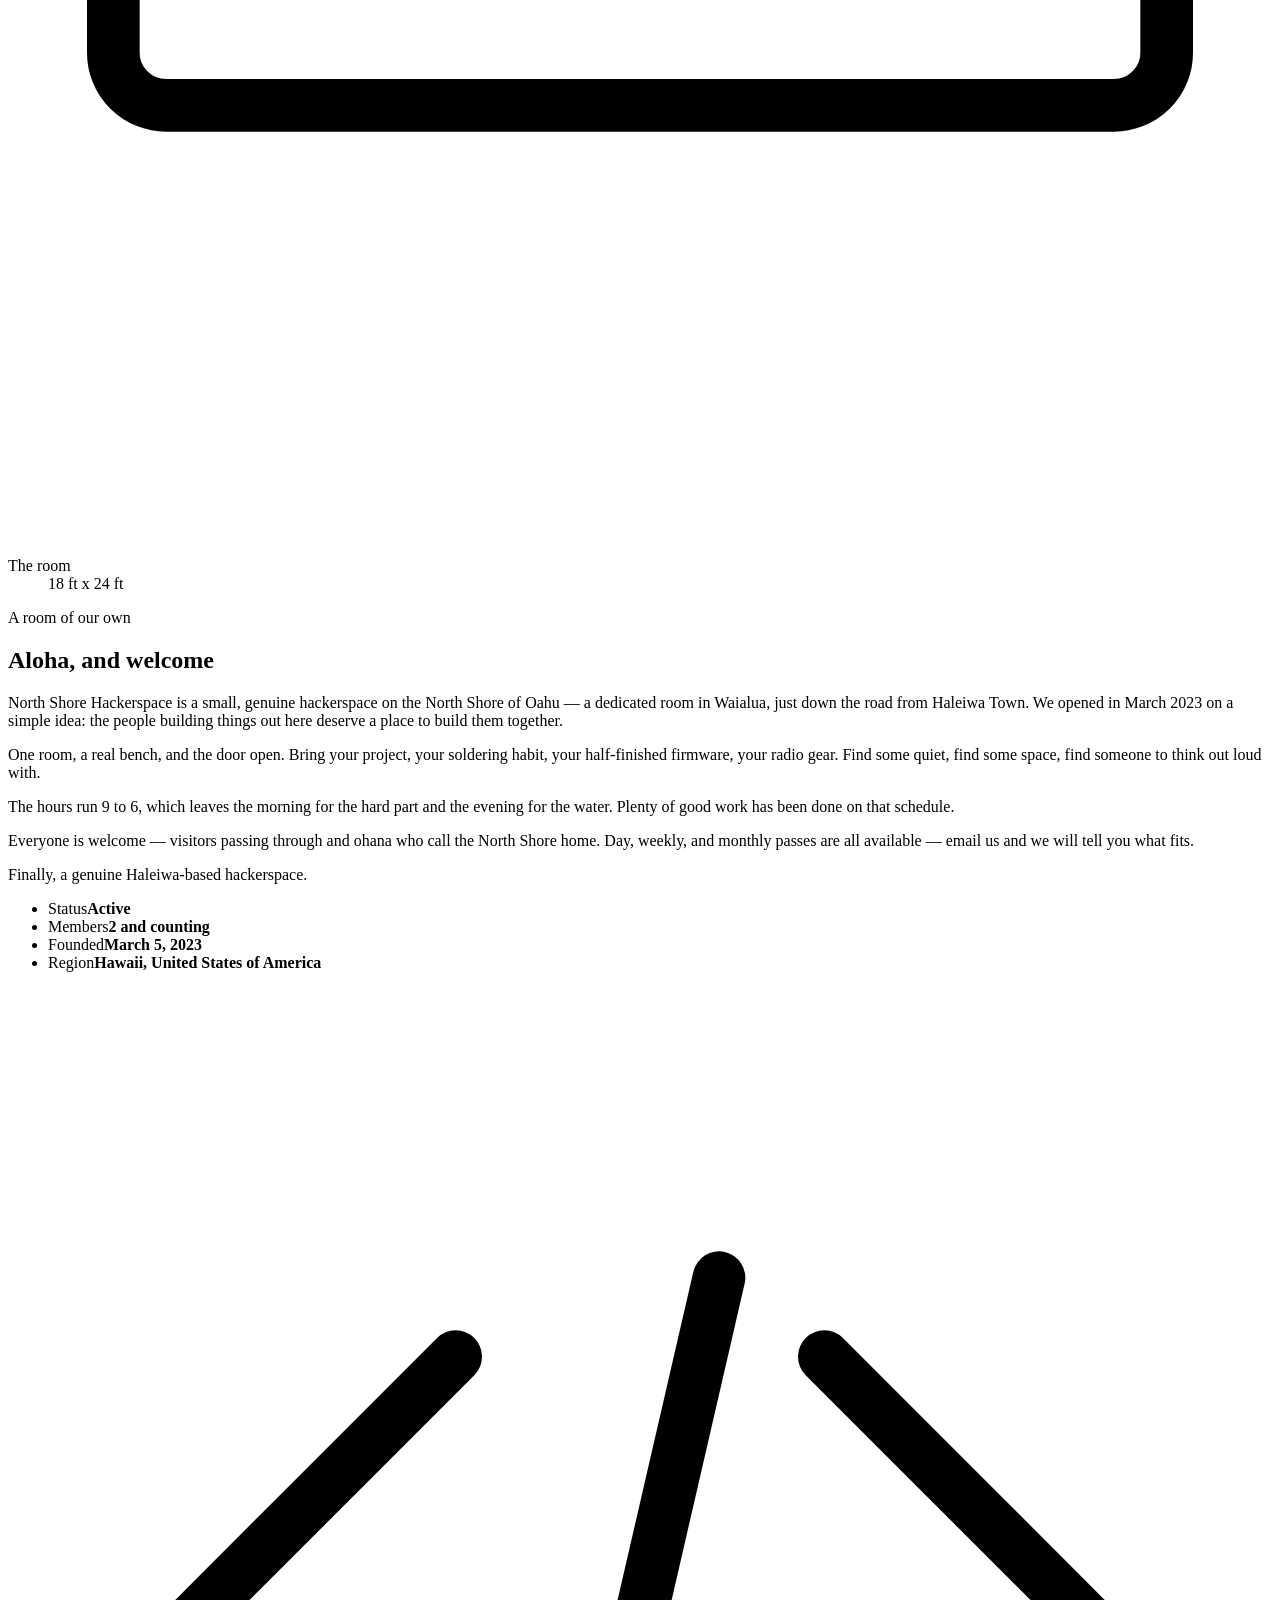
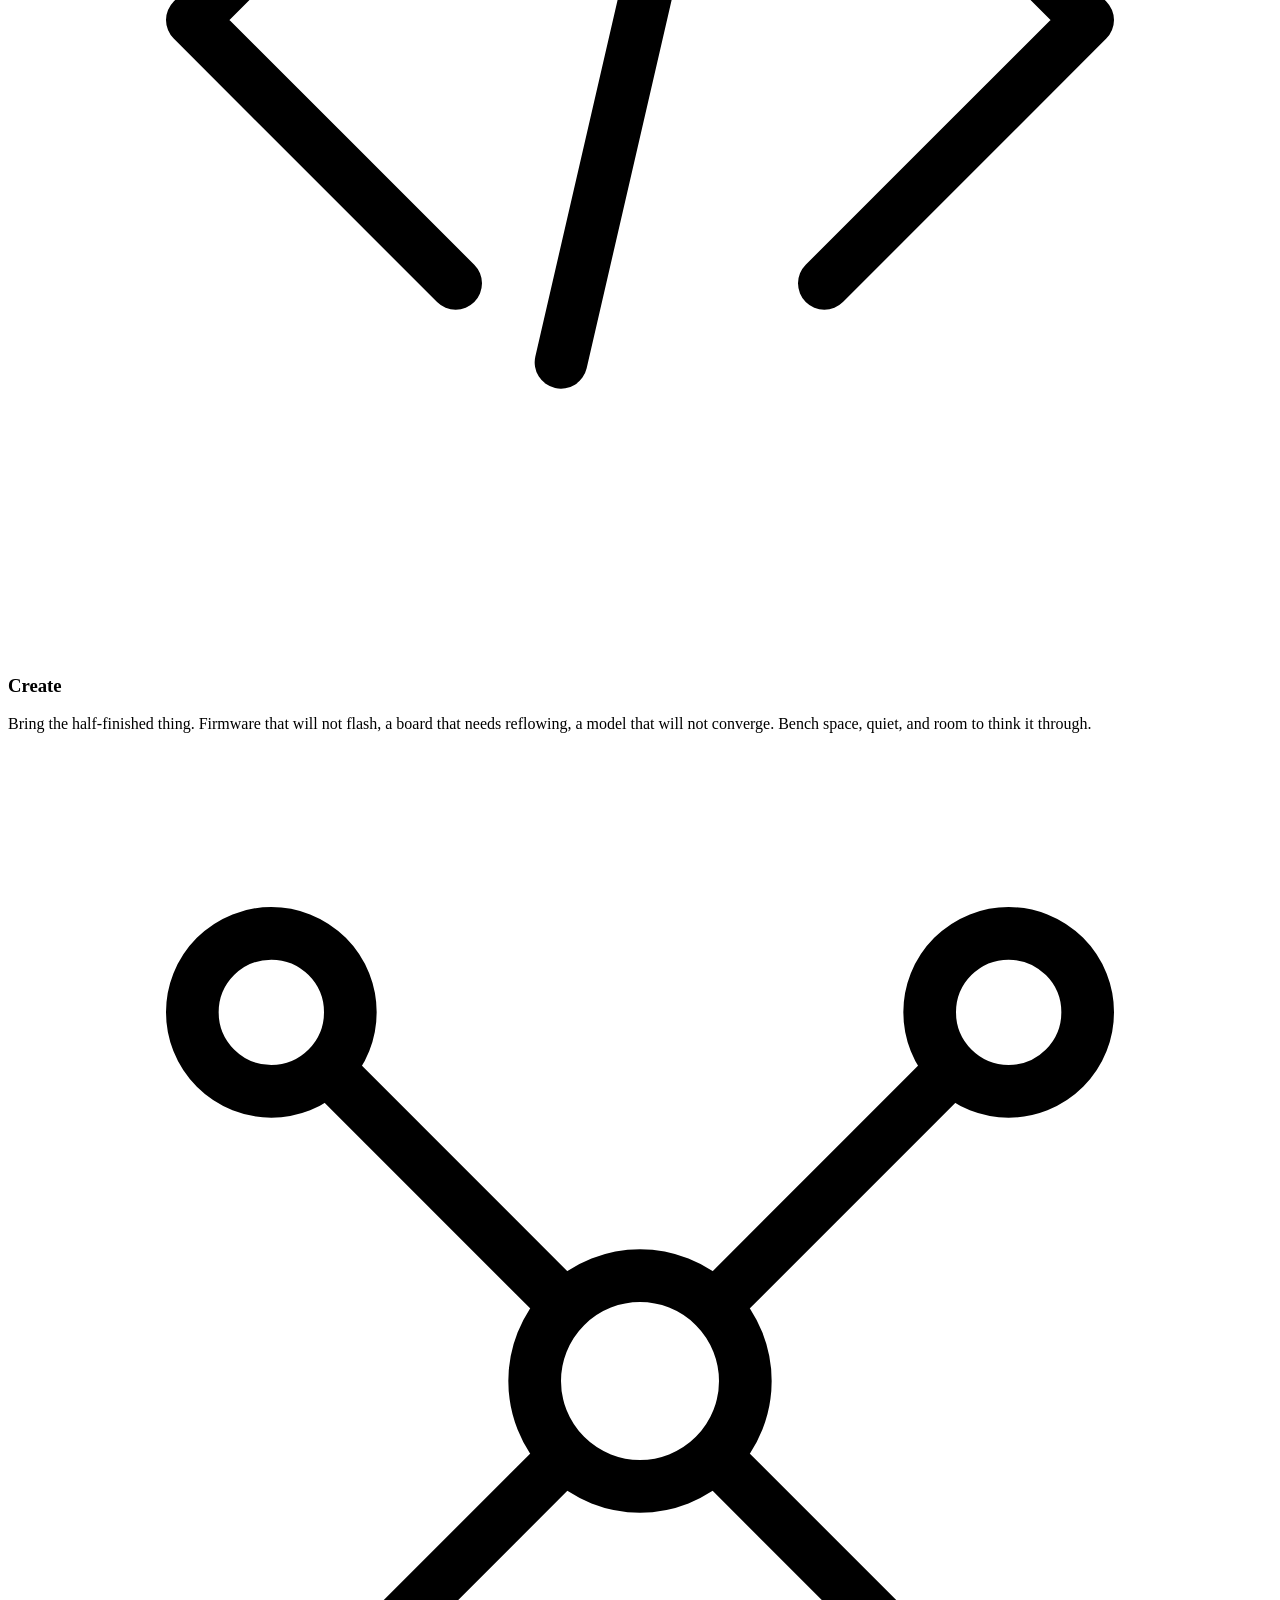
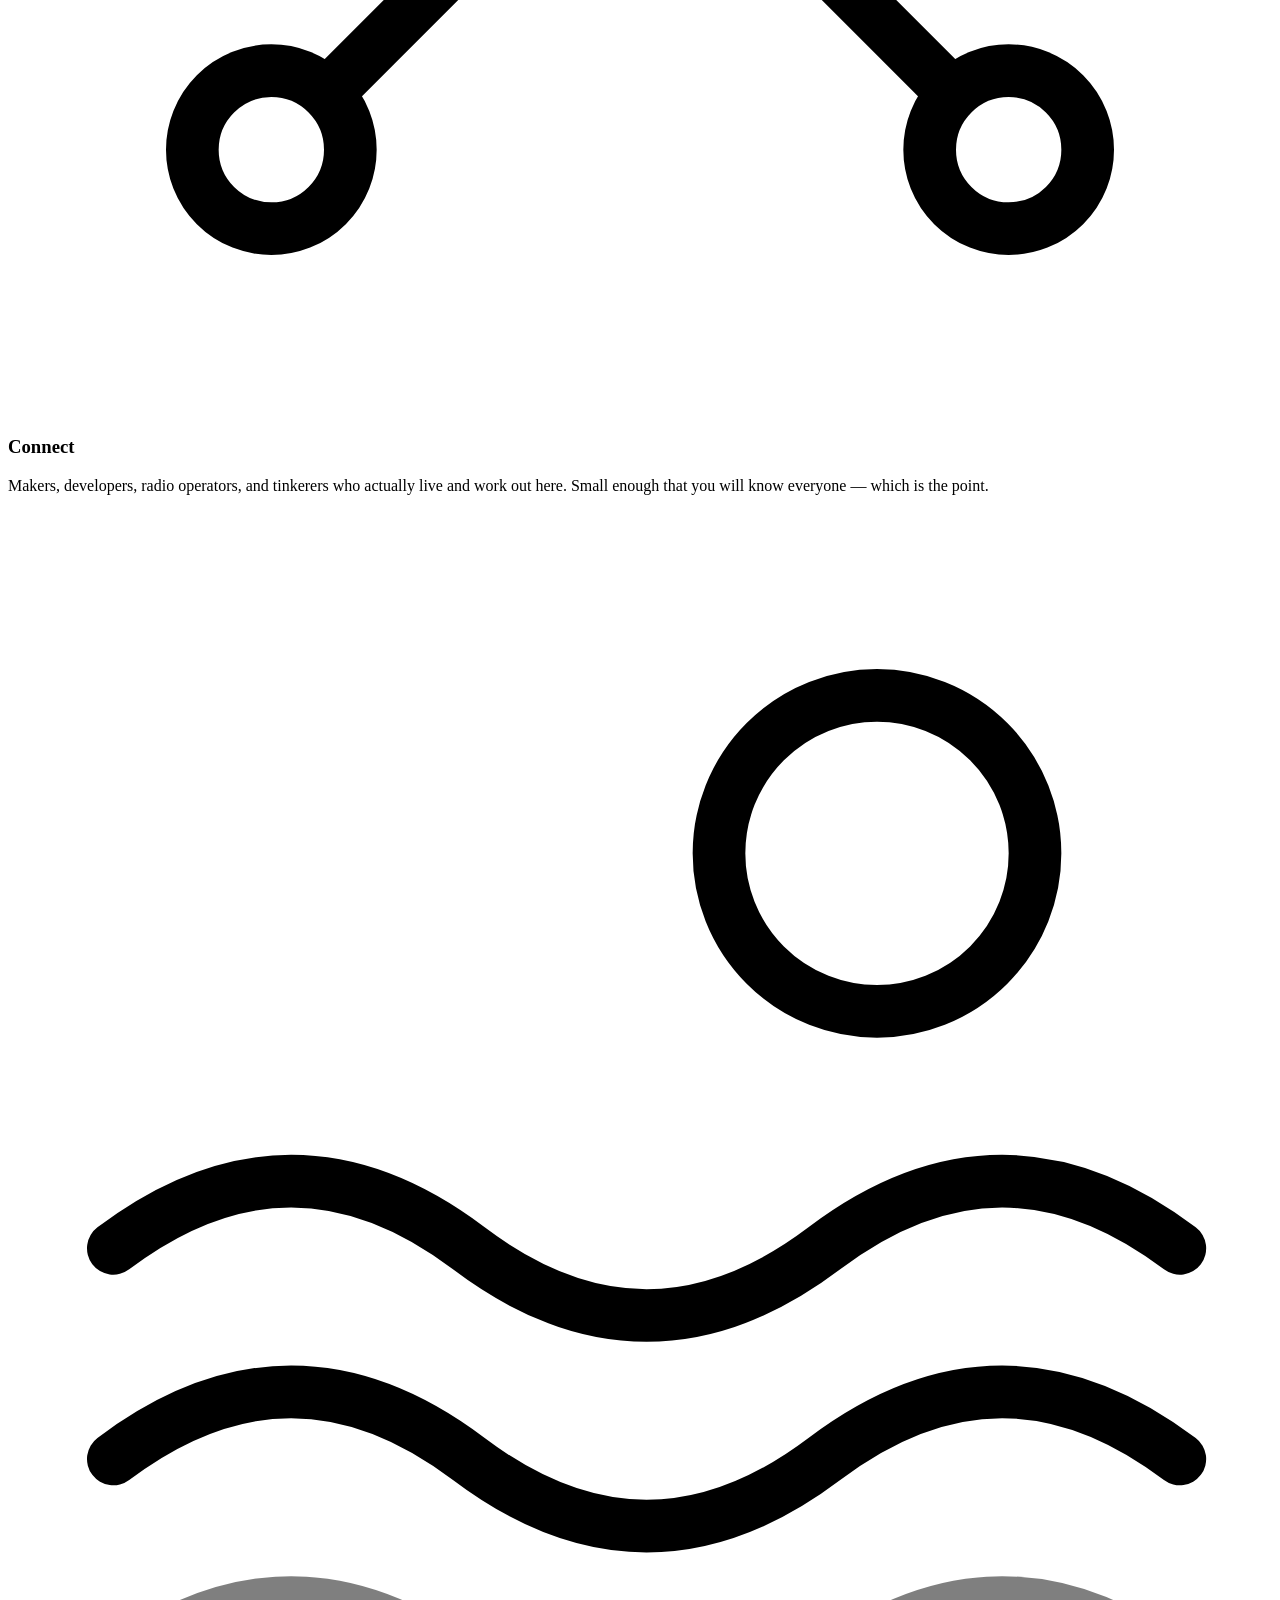
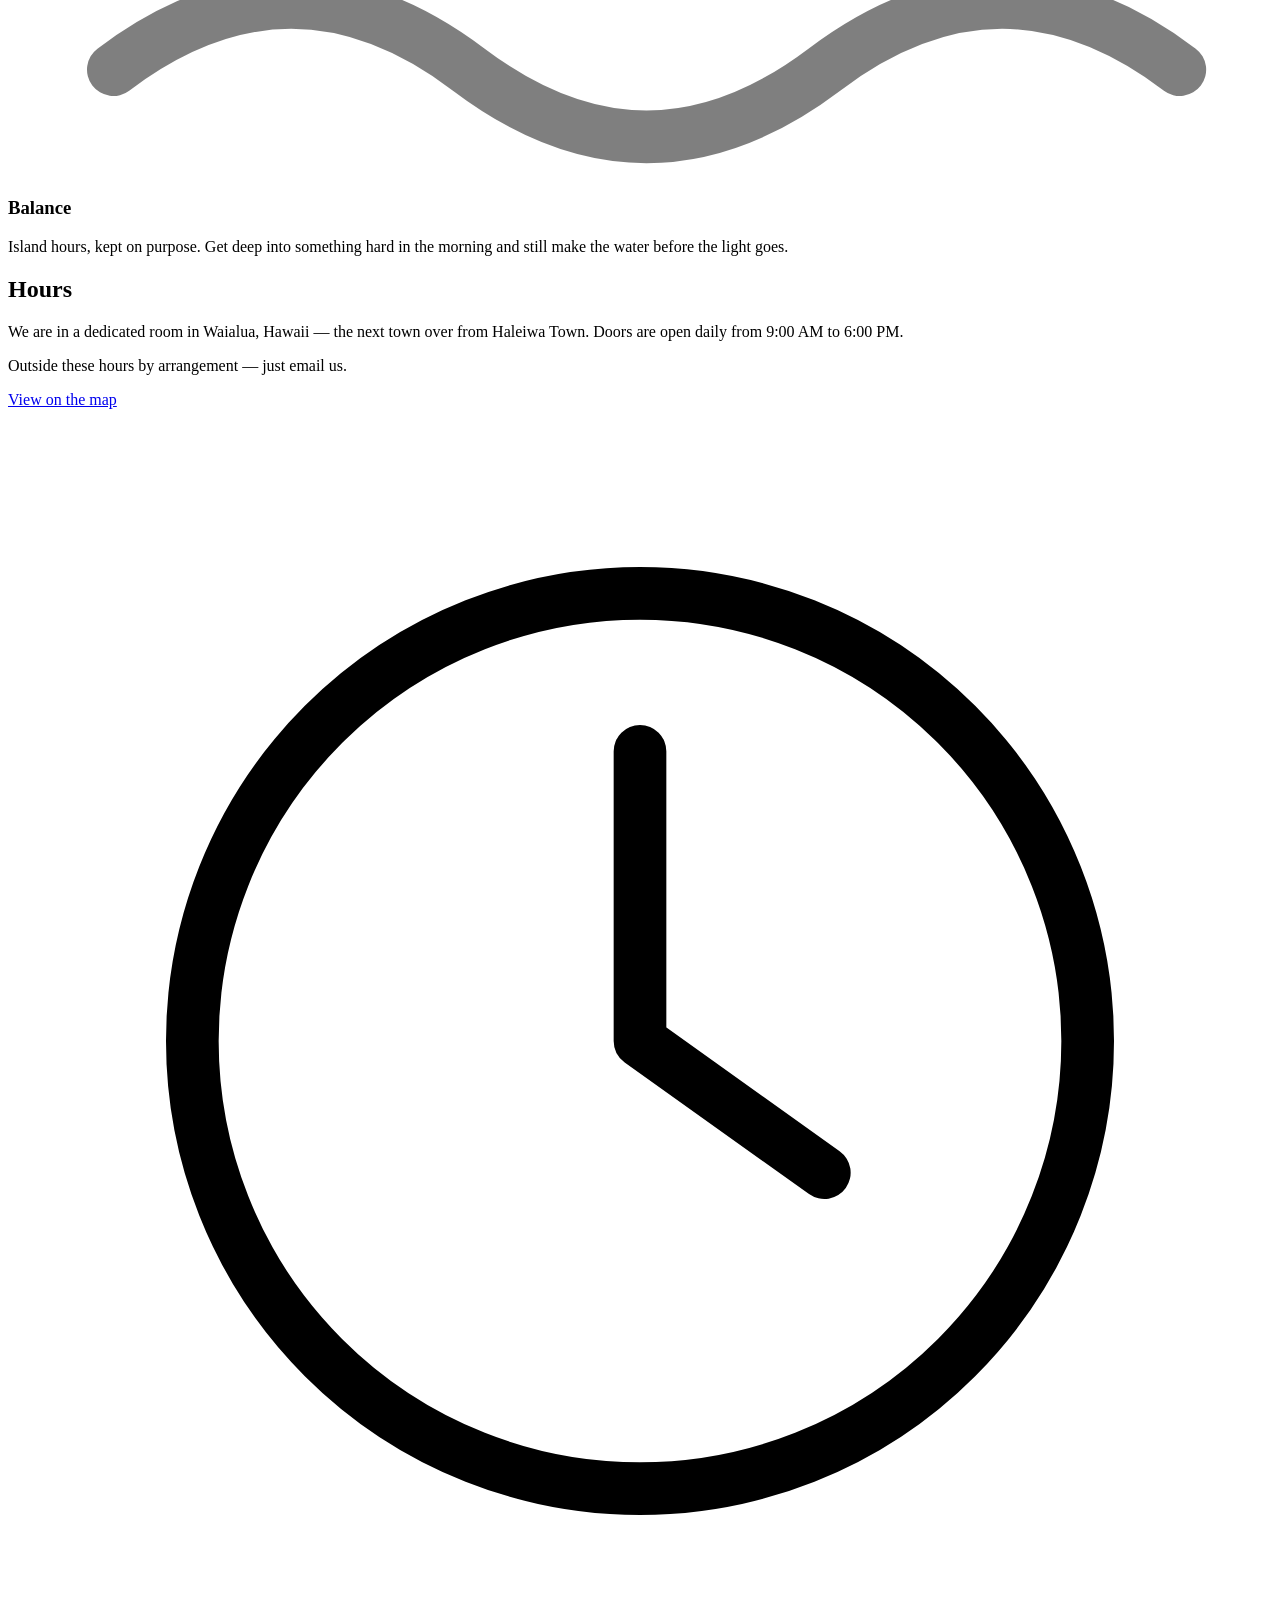
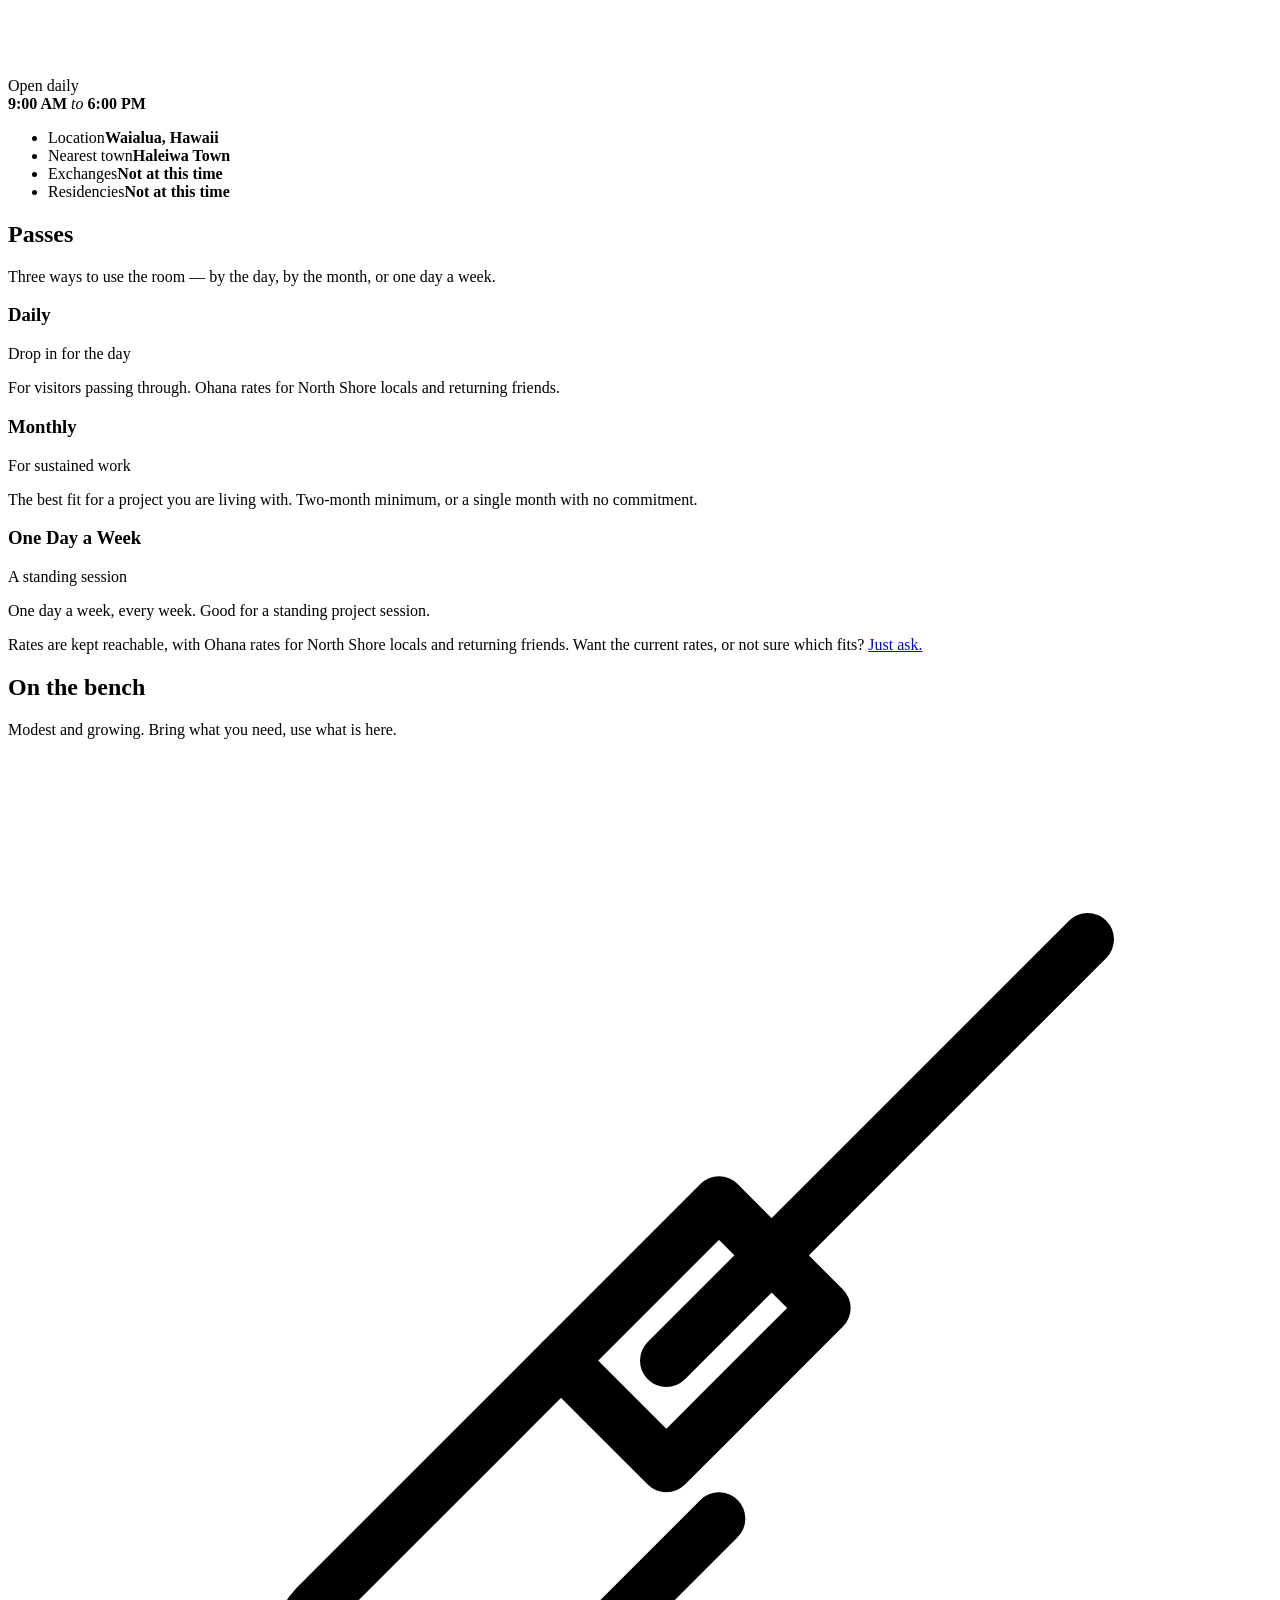
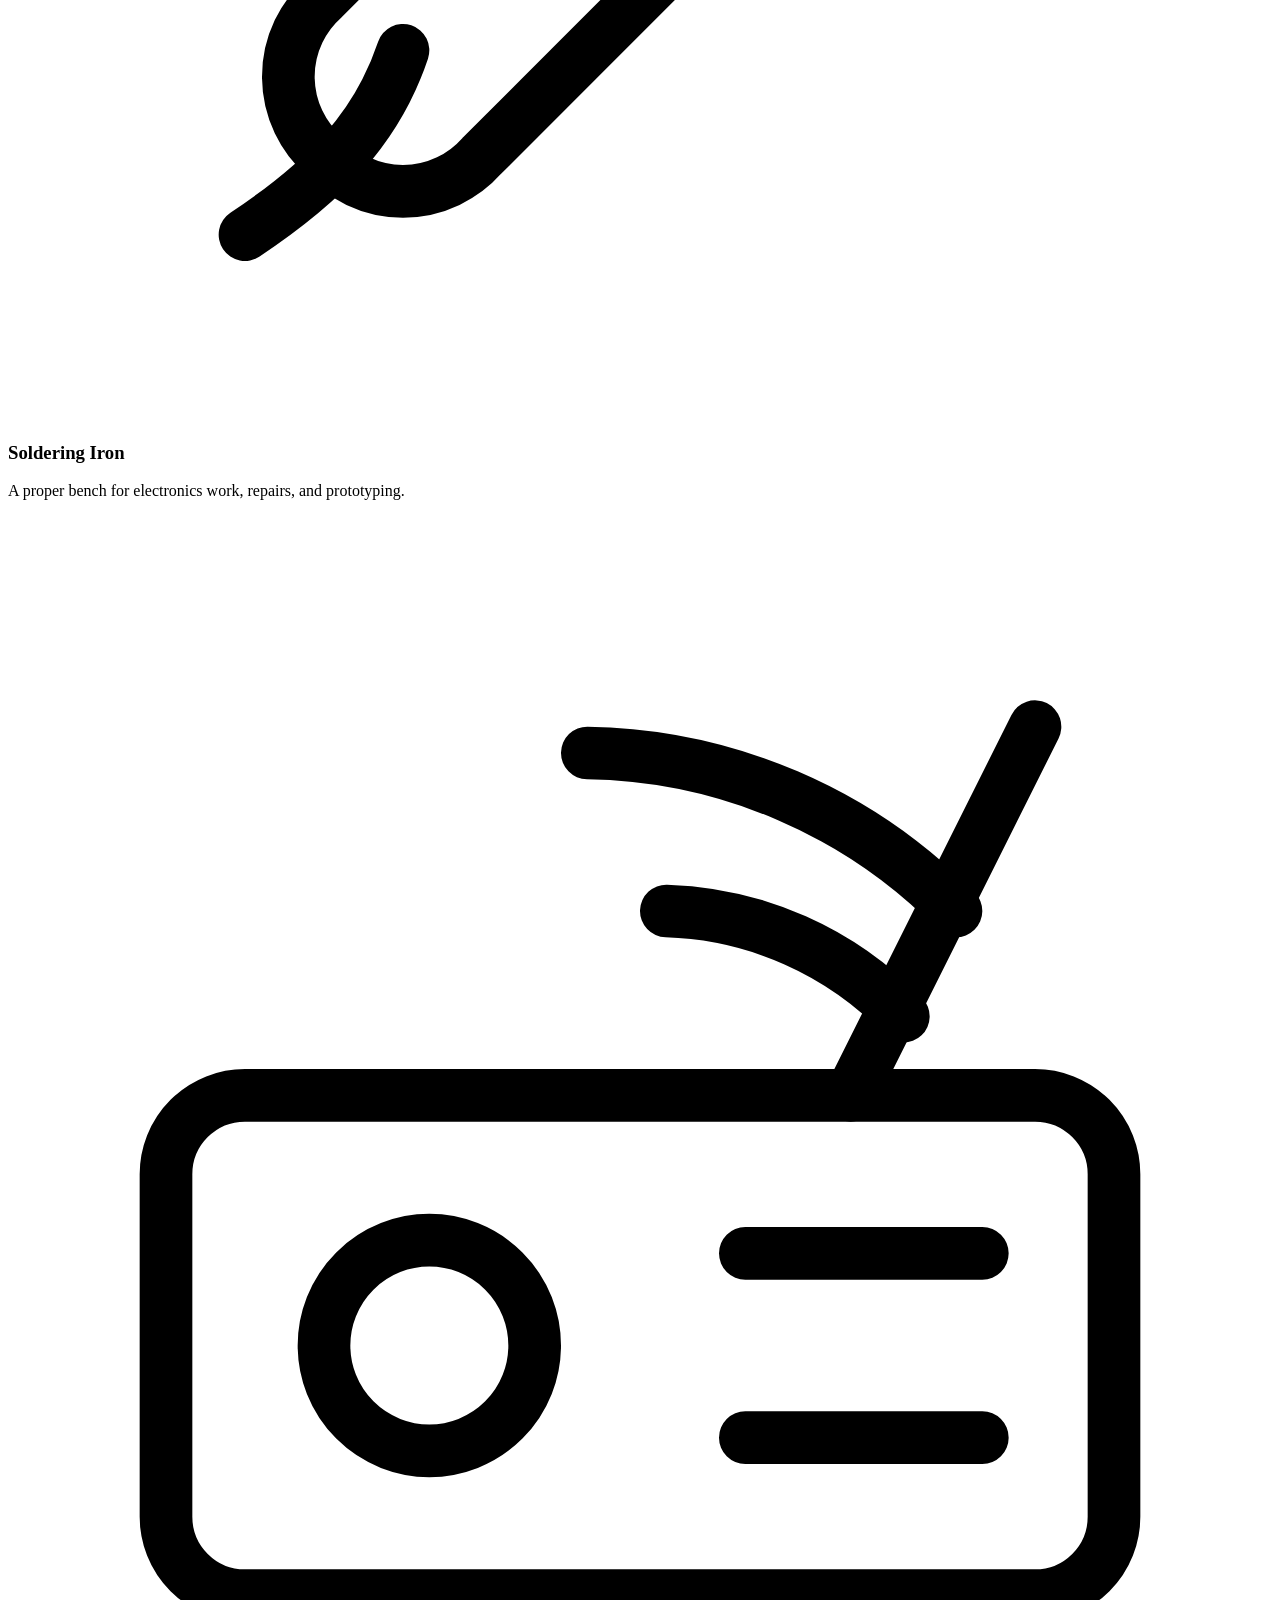
==== commit e4d30237: "copy: retitle the Visit and Contact sections "Come by" and "Come build something" repeated the same " ====
--- a/nshkr-site/public/index.html
+++ b/nshkr-site/public/index.html
@@ -19,14 +19,14 @@
 space, find someone to think out loud with.</p><p>The hours run 9 to 6, which leaves the morning for the hard part and the
 evening for the water. Plenty of good work has been done on that schedule.</p><p>Everyone is welcome — visitors passing through and ohana who call the North
 Shore home. Day, weekly, and monthly passes are all available — email us and we
-will tell you what fits.</p></div></div><aside class=about__aside data-reveal><div class=quote><p>Finally, a genuine Haleiwa-based hackerspace.</p></div><ul class=meta><li><span>Status</span><b>Active</b></li><li><span>Members</span><b>2 and counting</b></li><li><span>Founded</span><b>March 5, 2023</b></li><li><span>Region</span><b>Hawaii, United States of America</b></li></ul></aside></div></section><section class=values><div class=wrap><div class=cards><article class=card data-reveal><span class=card__icon><svg class="ico" viewBox="0 0 48 48" fill="none" aria-hidden="true" stroke="currentColor" stroke-width="2" stroke-linecap="round" stroke-linejoin="round"><path d="M17 14 7 24l10 10"/><path d="M31 14l10 10-10 10"/><path d="M27 11 21 37"/></svg></span><h3>Create</h3><p>Bring the half-finished thing. Firmware that will not flash, a board that needs reflowing, a model that will not converge. Bench space, quiet, and room to think it through.</p></article><article class=card data-reveal><span class=card__icon><svg class="ico" viewBox="0 0 48 48" fill="none" aria-hidden="true" stroke="currentColor" stroke-width="2" stroke-linecap="round" stroke-linejoin="round"><circle cx="24" cy="24" r="4"/><circle cx="10" cy="10" r="3"/><circle cx="38" cy="10" r="3"/><circle cx="10" cy="38" r="3"/><circle cx="38" cy="38" r="3"/><path d="M12.5 12.5 21 21m14.5-8.5L27 21M12.5 35.5 21 27m14.5 8.5L27 27"/></svg></span><h3>Connect</h3><p>Makers, developers, radio operators, and tinkerers who actually live and work out here. Small enough that you will know everyone — which is the point.</p></article><article class=card data-reveal><span class=card__icon><svg class="ico" viewBox="0 0 48 48" fill="none" aria-hidden="true" stroke="currentColor" stroke-width="2" stroke-linecap="round" stroke-linejoin="round"><circle cx="33" cy="13" r="6"/><path d="M4 28c4.5-3.4 9-3.4 13.5.0s9 3.4 13.5.0 9-3.4 13.5.0"/><path d="M4 36c4.5-3.4 9-3.4 13.5.0s9 3.4 13.5.0 9-3.4 13.5.0"/><path d="M4 44c4.5-3.4 9-3.4 13.5.0s9 3.4 13.5.0 9-3.4 13.5.0" opacity=".5"/></svg></span><h3>Balance</h3><p>Island hours, kept on purpose. Get deep into something hard in the morning and still make the water before the light goes.</p></article></div></div></section><section class=visit id=visit><div class="wrap visit__inner"><div data-reveal><h2 class=h2>Come by</h2><p class=lede>We are in a dedicated room in Waialua, Hawaii — the next town over
+will tell you what fits.</p></div></div><aside class=about__aside data-reveal><div class=quote><p>Finally, a genuine Haleiwa-based hackerspace.</p></div><ul class=meta><li><span>Status</span><b>Active</b></li><li><span>Members</span><b>2 and counting</b></li><li><span>Founded</span><b>March 5, 2023</b></li><li><span>Region</span><b>Hawaii, United States of America</b></li></ul></aside></div></section><section class=values><div class=wrap><div class=cards><article class=card data-reveal><span class=card__icon><svg class="ico" viewBox="0 0 48 48" fill="none" aria-hidden="true" stroke="currentColor" stroke-width="2" stroke-linecap="round" stroke-linejoin="round"><path d="M17 14 7 24l10 10"/><path d="M31 14l10 10-10 10"/><path d="M27 11 21 37"/></svg></span><h3>Create</h3><p>Bring the half-finished thing. Firmware that will not flash, a board that needs reflowing, a model that will not converge. Bench space, quiet, and room to think it through.</p></article><article class=card data-reveal><span class=card__icon><svg class="ico" viewBox="0 0 48 48" fill="none" aria-hidden="true" stroke="currentColor" stroke-width="2" stroke-linecap="round" stroke-linejoin="round"><circle cx="24" cy="24" r="4"/><circle cx="10" cy="10" r="3"/><circle cx="38" cy="10" r="3"/><circle cx="10" cy="38" r="3"/><circle cx="38" cy="38" r="3"/><path d="M12.5 12.5 21 21m14.5-8.5L27 21M12.5 35.5 21 27m14.5 8.5L27 27"/></svg></span><h3>Connect</h3><p>Makers, developers, radio operators, and tinkerers who actually live and work out here. Small enough that you will know everyone — which is the point.</p></article><article class=card data-reveal><span class=card__icon><svg class="ico" viewBox="0 0 48 48" fill="none" aria-hidden="true" stroke="currentColor" stroke-width="2" stroke-linecap="round" stroke-linejoin="round"><circle cx="33" cy="13" r="6"/><path d="M4 28c4.5-3.4 9-3.4 13.5.0s9 3.4 13.5.0 9-3.4 13.5.0"/><path d="M4 36c4.5-3.4 9-3.4 13.5.0s9 3.4 13.5.0 9-3.4 13.5.0"/><path d="M4 44c4.5-3.4 9-3.4 13.5.0s9 3.4 13.5.0 9-3.4 13.5.0" opacity=".5"/></svg></span><h3>Balance</h3><p>Island hours, kept on purpose. Get deep into something hard in the morning and still make the water before the light goes.</p></article></div></div></section><section class=visit id=visit><div class="wrap visit__inner"><div data-reveal><h2 class=h2>Hours</h2><p class=lede>We are in a dedicated room in Waialua, Hawaii — the next town over
 from Haleiwa Town. Doors are open daily from
 9:00 AM to 6:00 PM.</p><p class=note>Outside these hours by arrangement — just email us.</p><a class="btn btn--ghost" href="https://www.openstreetmap.org/?mlat=21.573167&mlon=-158.122837#map=14/21.573167/-158.122837" target=_blank rel=noopener>View on the map</a></div><div class=hourscard data-reveal><div class=hourscard__top><svg class="ico" viewBox="0 0 48 48" fill="none" aria-hidden="true" stroke="currentColor" stroke-width="2" stroke-linecap="round" stroke-linejoin="round"><circle cx="24" cy="24" r="17"/><path d="M24 13v11l7 5"/></svg>
 <span>Open daily</span></div><div class=hourscard__time><b>9:00 AM</b>
 <i>to</i>
 <b>6:00 PM</b></div><ul class=hourscard__list><li><span>Location</span><b>Waialua, Hawaii</b></li><li><span>Nearest town</span><b>Haleiwa Town</b></li><li><span>Exchanges</span><b>Not at this time</b></li><li><span>Residencies</span><b>Not at this time</b></li></ul></div></div></section><section class=passes id=passes><div class=wrap><div class=sechead data-reveal><h2 class=h2>Passes</h2><p class=lede>Three ways to use the room — by the day, by the month, or one day a week.</p></div><div class=plans><article class=plan data-reveal><h3>Daily</h3><p class=plan__note>Drop in for the day</p><p class=plan__detail>For visitors passing through. Ohana rates for North Shore locals and returning friends.</p></article><article class=plan data-reveal><h3>Monthly</h3><p class=plan__note>For sustained work</p><p class=plan__detail>The best fit for a project you are living with. Two-month minimum, or a single month with no commitment.</p></article><article class=plan data-reveal><h3>One Day a Week</h3><p class=plan__note>A standing session</p><p class=plan__detail>One day a week, every week. Good for a standing project session.</p></article></div><p class=passes__foot data-reveal>Rates are kept reachable, with Ohana rates for North Shore locals and
 returning friends. Want the current rates, or not sure which fits?
-<!--email_off--><a href=mailto:Hello@NSHkr.Space>Just ask.</a><!--/email_off--></p></div></section><section class=gear id=gear><div class=wrap><div class=sechead data-reveal><h2 class=h2>On the bench</h2><p class=lede>Modest and growing. Bring what you need, use what is here.</p></div><div class=gear__grid><article class=gear__item data-reveal><span class=gear__icon><svg class="ico" viewBox="0 0 48 48" fill="none" aria-hidden="true" stroke="currentColor" stroke-width="2" stroke-linecap="round" stroke-linejoin="round"><path d="M41 7 25 23"/><path d="m27 17 4 4-6 6-4-4z"/><path d="m21 23-9 9a4 4 0 000 6 4 4 0 006 0l9-9"/><path d="M9 41c3-2 5-4 6-7"/></svg></span><div><h3>Soldering Iron</h3><p>A proper bench for electronics work, repairs, and prototyping.</p></div></article><article class=gear__item data-reveal><span class=gear__icon><svg class="ico" viewBox="0 0 48 48" fill="none" aria-hidden="true" stroke="currentColor" stroke-width="2" stroke-linecap="round" stroke-linejoin="round"><rect x="6" y="22" width="36" height="19" rx="3"/><circle cx="16" cy="31.5" r="4"/><path d="M28 28h9m-9 7h9"/><path d="M32 22 39 8"/><path d="M25 15a13 13 0 019 4M22 9a20 20 0 0114 6"/></svg></span><div><h3>Amateur Radio Station</h3><p>Bring your callsign — or come get curious about getting one.</p></div></article></div></div></section><section class=contact id=contact><div class="wrap contact__inner" data-reveal><h2 class=h2>Come build something</h2><p class=lede>Tell us what you are working on and when you would like to come by.
+<!--email_off--><a href=mailto:Hello@NSHkr.Space>Just ask.</a><!--/email_off--></p></div></section><section class=gear id=gear><div class=wrap><div class=sechead data-reveal><h2 class=h2>On the bench</h2><p class=lede>Modest and growing. Bring what you need, use what is here.</p></div><div class=gear__grid><article class=gear__item data-reveal><span class=gear__icon><svg class="ico" viewBox="0 0 48 48" fill="none" aria-hidden="true" stroke="currentColor" stroke-width="2" stroke-linecap="round" stroke-linejoin="round"><path d="M41 7 25 23"/><path d="m27 17 4 4-6 6-4-4z"/><path d="m21 23-9 9a4 4 0 000 6 4 4 0 006 0l9-9"/><path d="M9 41c3-2 5-4 6-7"/></svg></span><div><h3>Soldering Iron</h3><p>A proper bench for electronics work, repairs, and prototyping.</p></div></article><article class=gear__item data-reveal><span class=gear__icon><svg class="ico" viewBox="0 0 48 48" fill="none" aria-hidden="true" stroke="currentColor" stroke-width="2" stroke-linecap="round" stroke-linejoin="round"><rect x="6" y="22" width="36" height="19" rx="3"/><circle cx="16" cy="31.5" r="4"/><path d="M28 28h9m-9 7h9"/><path d="M32 22 39 8"/><path d="M25 15a13 13 0 019 4M22 9a20 20 0 0114 6"/></svg></span><div><h3>Amateur Radio Station</h3><p>Bring your callsign — or come get curious about getting one.</p></div></article></div></div></section><section class=contact id=contact><div class="wrap contact__inner" data-reveal><h2 class=h2>Bring the project</h2><p class=lede>Tell us what you are working on and when you would like to come by.
 We answer every email.</p><div class=contact__btns><!--email_off--><a class=btn href=mailto:Hello@NSHkr.Space><svg class="ico" viewBox="0 0 48 48" fill="none" aria-hidden="true" stroke="currentColor" stroke-width="2" stroke-linecap="round" stroke-linejoin="round"><rect x="5" y="11" width="38" height="26" rx="3"/><path d="m5 15 19 12 19-12"/></svg>
 Hello@NSHkr.Space</a><!--/email_off--></div><p class=aloha>Aloha</p></div></section></main><footer class=foot><div class=foot__wave aria-hidden=true><svg class="swell" viewBox="0 0 1200 60" preserveAspectRatio="none" aria-hidden="true"><defs><linearGradient id="swell-g" x1="0" y1="0" x2="100%" y2="0"><stop offset="0" stop-color="#5fe3ff" stop-opacity="0"/><stop offset="25%" stop-color="#5fe3ff"/><stop offset="55%" stop-color="#38f5b0"/><stop offset="100%" stop-color="#5fe3ff" stop-opacity="0"/></linearGradient></defs><path d="M0 30q150-20 3e2.0t3e2.0 3e2.0 3e2.0" stroke="url(#swell-g)" stroke-width="2.5" fill="none" opacity=".85"/><path d="M0 42q150-20 3e2.0t3e2.0 3e2.0 3e2.0" stroke="url(#swell-g)" stroke-width="1.5" fill="none" opacity=".45"/></svg></div><div class="wrap foot__inner"><div class=foot__brand><span class=foot__mark><svg viewBox="0 0 200 200" role="img" aria-label="North Shore Hackerspace"><defs><linearGradient id="lg-edge" x1="0" y1="0" x2="100%" y2="100%"><stop offset="0" stop-color="#5fe3ff"/><stop offset="100%" stop-color="#38f5b0"/></linearGradient><linearGradient id="lg-trace" x1="0" y1="0" x2="100%" y2="0"><stop offset="0" stop-color="#38f5b0"/><stop offset="100%" stop-color="#5fe3ff"/></linearGradient></defs><path d="M1e2 16l72 42v84l-72 42-72-42V58z" fill="none" stroke="url(#lg-edge)" stroke-width="3" stroke-linejoin="round" opacity=".9"/><path d="M1e2 30l60 35v70l-60 35-60-35V65z" fill="none" stroke="url(#lg-edge)" stroke-width="1" stroke-linejoin="round" opacity=".25"/><path d="M56 96h22V78h44v18h22" fill="none" stroke="url(#lg-trace)" stroke-width="2.5" stroke-linecap="round" stroke-linejoin="round"/><circle cx="56" cy="96" r="4.5" fill="#38f5b0"/><circle cx="144" cy="96" r="4.5" fill="#5fe3ff"/><circle cx="78" cy="78" r="3" fill="#38f5b0"/><circle cx="122" cy="78" r="3" fill="#5fe3ff"/><path d="M46 126c18-11 36-11 54 0s36 11 54 0" fill="none" stroke="url(#lg-edge)" stroke-width="3" stroke-linecap="round" opacity=".95"/><path d="M46 140c18-11 36-11 54 0s36 11 54 0" fill="none" stroke="url(#lg-edge)" stroke-width="2.25" stroke-linecap="round" opacity=".55"/><path d="M46 152c18-11 36-11 54 0s36 11 54 0" fill="none" stroke="url(#lg-edge)" stroke-width="1.5" stroke-linecap="round" opacity=".28"/></svg></span><div><b>North Shore Hackerspace</b>
 <span>Waialua, Hawaii · United States of America</span></div></div><nav class=foot__links aria-label=Footer><!--email_off--><a href=mailto:Hello@NSHkr.Space>Hello@NSHkr.Space</a>
